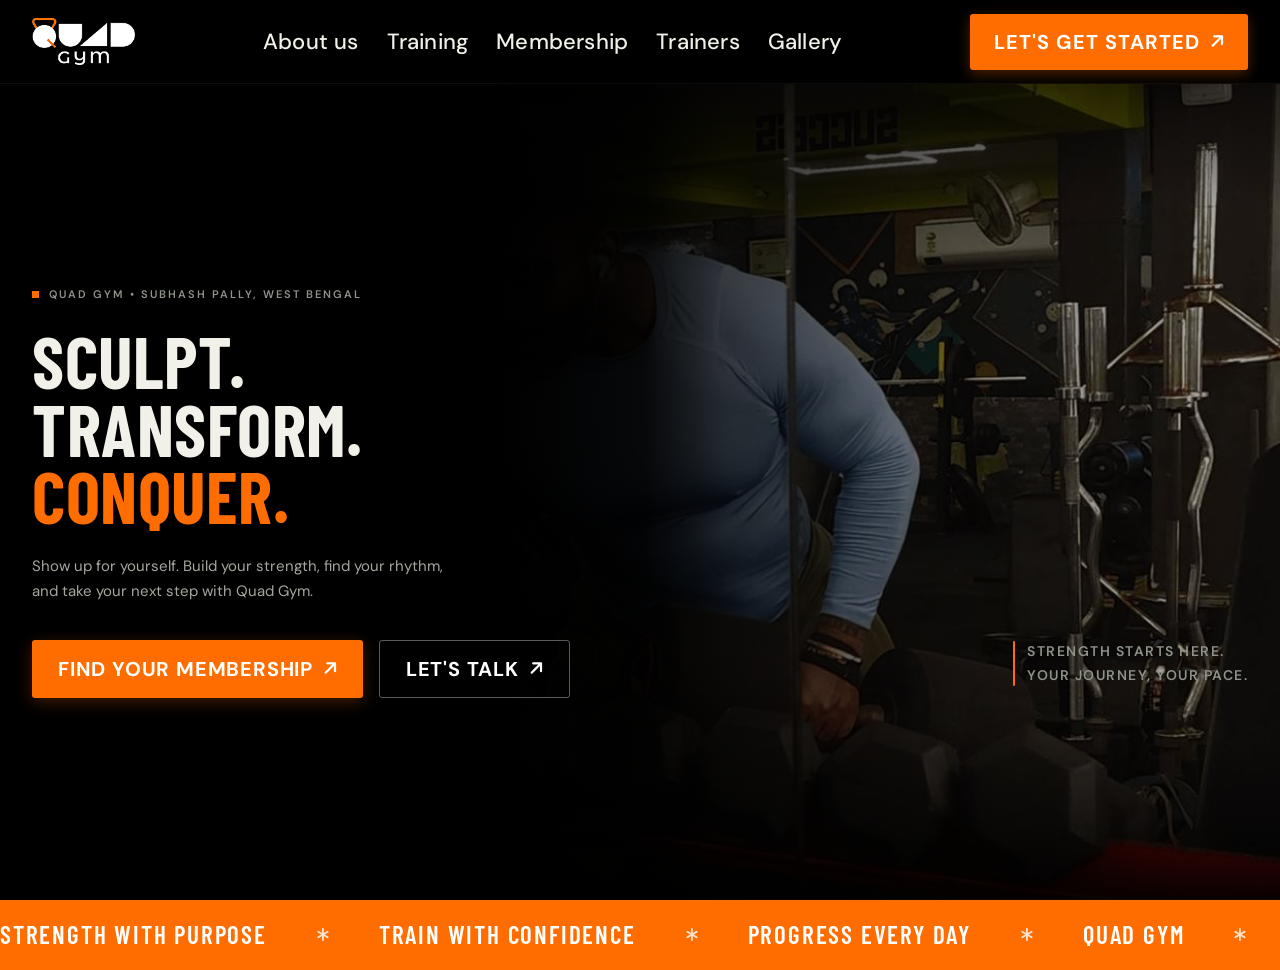
==== index.html @ 53037853 "first commit" ====
<!DOCTYPE html>
<html lang="en">
<head>
    <meta charset="UTF-8">
    <meta name="viewport" content="width=device-width, initial-scale=1.0">
    <title>Quad Gym - Sculpt. Transform. Conquer.</title>

    <!-- Google Fonts -->
    <link rel="preconnect" href="https://fonts.googleapis.com">
    <link rel="preconnect" href="https://fonts.gstatic.com" crossorigin>
    <link href="https://fonts.googleapis.com/css2?family=Barlow+Condensed:ital,wght@0,300;0,400;0,500;0,600;0,700;0,800;0,900;1,700&family=DM+Sans:ital,opsz,wght@0,9..40,100..1000;1,9..40,100..1000&display=swap" rel="stylesheet">

    <!-- Font Awesome Icons -->
    <link rel="stylesheet" href="https://cdnjs.cloudflare.com/ajax/libs/font-awesome/6.6.0/css/all.min.css" integrity="sha512-Kc323vGBEqzTmouAECnVceyQqyqdsSiqLQISBL29aUW4U/M7pSPA/gEUZQqv1cwx4OnYxTxve5UMg5GT6L4JJg==" crossorigin="anonymous" referrerpolicy="no-referrer" />

    <!-- Main Stylesheet -->
    <link rel="stylesheet" href="style/style.css">

    <!-- Responsive Stylesheet -->
    <link rel="stylesheet" href="style/responsive.css">
</head>
<body>

    <!-- ================= NAVBAR ================= -->
    <header class="site-header" id="site-header">
        <div class="nav-container">
            <!-- Brand Logo -->
            <a href="#" class="brand-logo" aria-label="Quad Gym Home">
                <div class="logo-box">
                           <img src="assets/logo.png" alt="logo of Quad Gym">
                </div>
            </a>

            <!-- Desktop Navigation Menu -->
            <nav class="desktop-nav" aria-label="Main Navigation">
                <ul class="nav-menu">
                    <li><a href="#about" class="nav-link">About us</a></li>
                    <li><a href="#training" class="nav-link">Training</a></li>
                    <li><a href="#membership" class="nav-link">Membership</a></li>
                    <li><a href="#trainers" class="nav-link">Trainers</a></li>
                    <li><a href="#gallery" class="nav-link">Gallery</a></li>
                </ul>
            </nav>

            <!-- Desktop Right CTA Button -->
            <div class="nav-actions">
                <a href="#get-started" class="btn btn-nav">
                    <span>LET'S GET STARTED</span>
                    <i class="fa-solid fa-arrow-up fa-rotate-by" style="--fa-rotate-angle: 45deg;"></i>
                </a>
            </div>

            <!-- Mobile Animated Hamburger Button -->
            <button class="hamburger-btn" id="hamburger-btn" aria-label="Toggle navigation menu" aria-expanded="false" aria-controls="mobile-menu-panel">
                <span class="hamburger-line line-1"></span>
                <span class="hamburger-line line-2"></span>
                <span class="hamburger-line line-3"></span>
            </button>
        </div>
    </header>

    <!-- ================= MOBILE MENU OVERLAY & PANEL ================= -->
    <div class="mobile-menu-backdrop" id="mobile-menu-backdrop"></div>
    <div class="mobile-menu-panel" id="mobile-menu-panel" role="dialog" aria-modal="true" aria-label="Mobile Navigation Menu">
        <div class="mobile-menu-inner">
            <!-- Mobile Menu Header -->
            <div class="mobile-menu-header">
                <a href="#" class="brand-logo" id="mobile-brand-logo">
                    <div class="logo-box">
                        <img src="assets/logo.png" alt="logo of Quad Gym">
                    </div>
                </a>

                <button class="mobile-close-btn" id="mobile-close-btn" aria-label="Close menu">
                    <i class="fa-solid fa-xmark"></i>
                </button>
            </div>

            <!-- Mobile Menu Navigation Links -->
            <nav class="mobile-nav">
                <ul class="mobile-nav-list">
                    <li>
                        <a href="#about" class="mobile-nav-link">
                            <span class="link-left"><i class="fa-solid fa-circle-info"></i> About us</span>
                            <i class="fa-solid fa-chevron-right link-arrow"></i>
                        </a>
                    </li>
                    <li>
                        <a href="#training" class="mobile-nav-link">
                            <span class="link-left"><i class="fa-solid fa-dumbbell"></i> Training</span>
                            <i class="fa-solid fa-chevron-right link-arrow"></i>
                        </a>
                    </li>
                    <li>
                        <a href="#membership" class="mobile-nav-link">
                            <span class="link-left"><i class="fa-solid fa-id-card"></i> Membership</span>
                            <i class="fa-solid fa-chevron-right link-arrow"></i>
                        </a>
                    </li>
                    <li>
                        <a href="#trainers" class="mobile-nav-link">
                            <span class="link-left"><i class="fa-solid fa-users"></i> Trainers</span>
                            <i class="fa-solid fa-chevron-right link-arrow"></i>
                        </a>
                    </li>
                    <li>
                        <a href="#gallery" class="mobile-nav-link">
                            <span class="link-left"><i class="fa-solid fa-images"></i> Gallery</span>
                            <i class="fa-solid fa-chevron-right link-arrow"></i>
                        </a>
                    </li>
                </ul>
            </nav>

            <!-- Mobile Action Button -->
            <div class="mobile-menu-cta">
                <a href="#get-started" class="btn btn-mobile-cta">
                    <span>LET'S GET STARTED</span>
                    <i class="fa-solid fa-arrow-up-right-from-square"></i>
                </a>
            </div>

            <!-- Mobile Menu Footer Info -->
            <div class="mobile-menu-footer">
                <div class="mobile-social-links">
                    <a href="#" aria-label="Instagram"><i class="fa-brands fa-instagram"></i></a>
                    <a href="#" aria-label="Facebook"><i class="fa-brands fa-facebook-f"></i></a>
                    <a href="#" aria-label="WhatsApp"><i class="fa-brands fa-whatsapp"></i></a>
                    <a href="#" aria-label="Phone"><i class="fa-solid fa-phone"></i></a>
                </div>
            </div>
        </div>
    </div>

    <!-- ================= HERO SECTION ================= -->
    <section class="hero-section" id="hero">
        <!-- Background Image Container -->
        <div class="hero-bg-wrapper">
            <img src="assets/herobg.jpg" alt="Quad Gym Training Zone" class="hero-bg-img">
            <!-- Left solid-to-transparent fade + subtle dark shade over right image -->
            <div class="hero-gradient-overlay"></div>
            <!-- Vertical vignette for smooth edge transitions -->
            <div class="hero-vignette-overlay"></div>
        </div>

        <!-- Hero Main Content -->
        <div class="hero-container">
            <div class="hero-content">
                <!-- Location Tag -->
                <div class="hero-tag">
                    <span class="tag-square"></span>
                    <span class="tag-text">QUAD GYM &bull; SUBHASH PALLY, WEST BENGAL</span>
                </div>

                <!-- Main Punchline Heading -->
                <h1 class="hero-title">
                    <span class="title-line title-white">SCULPT.</span>
                    <span class="title-line title-white">TRANSFORM.</span>
                    <span class="title-line title-orange">CONQUER.</span>
                </h1>

                <!-- Subtitle Description -->
                <p class="hero-desc">
                    Show up for yourself. Build your strength, find your rhythm, and take your next step with Quad Gym.
                </p>

                <!-- Action Button Group -->
                <div class="hero-buttons">
                    <a href="#membership" class="btn btn-primary">
                        <span>FIND YOUR MEMBERSHIP</span>
                       <i class="fa-solid fa-arrow-up fa-rotate-by" style="--fa-rotate-angle: 45deg;"></i>
                    </a>
                    <a href="#contact" class="btn btn-outline">
                        <span>LET'S TALK</span>
                       <i class="fa-solid fa-arrow-up fa-rotate-by" style="--fa-rotate-angle: 45deg;"></i>
                    </a>
                </div>
            </div>

            <!-- Bottom-right Floating Motto/Quote -->
            <div class="hero-bottom-quote">
                <div class="quote-accent-bar"></div>
                <div class="quote-text-group">
                    <span class="quote-line">STRENGTH STARTS HERE.</span>
                    <span class="quote-line">YOUR JOURNEY, YOUR PACE.</span>
                </div>
            </div>
        </div>
    </section>

    <!-- ================= SEAMLESS LOOP MARQUEE TRACK ================= -->
    <section class="marquee-section" aria-label="Core Highlights">
        <div class="marquee-track">
            <!-- First track slice -->
            <div class="marquee-group">
                <div class="marquee-item">
                    <span class="item-text">STRENGTH WITH PURPOSE</span>
                    <i class="fa-solid fa-asterisk item-star"></i>
                </div>
                <div class="marquee-item">
                    <span class="item-text">TRAIN WITH CONFIDENCE</span>
                    <i class="fa-solid fa-asterisk item-star"></i>
                </div>
                <div class="marquee-item">
                    <span class="item-text">PROGRESS EVERY DAY</span>
                    <i class="fa-solid fa-asterisk item-star"></i>
                </div>
                <div class="marquee-item">
                    <span class="item-text">QUAD GYM</span>
                    <i class="fa-solid fa-asterisk item-star"></i>
                </div>
            </div>

            <!-- Second track slice (identical duplicate for seamless infinite loop) -->
            <div class="marquee-group" aria-hidden="true">
                <div class="marquee-item">
                    <span class="item-text">STRENGTH WITH PURPOSE</span>
                    <i class="fa-solid fa-asterisk item-star"></i>
                </div>
                <div class="marquee-item">
                    <span class="item-text">TRAIN WITH CONFIDENCE</span>
                    <i class="fa-solid fa-asterisk item-star"></i>
                </div>
                <div class="marquee-item">
                    <span class="item-text">PROGRESS EVERY DAY</span>
                    <i class="fa-solid fa-asterisk item-star"></i>
                </div>
                <div class="marquee-item">
                    <span class="item-text">QUAD GYM</span>
                    <i class="fa-solid fa-asterisk item-star"></i>
                </div>
            </div>

            <!-- Third track slice to guarantee continuous seamlessness on extra-wide screens -->
            <div class="marquee-group" aria-hidden="true">
                <div class="marquee-item">
                    <span class="item-text">STRENGTH WITH PURPOSE</span>
                    <i class="fa-solid fa-asterisk item-star"></i>
                </div>
                <div class="marquee-item">
                    <span class="item-text">TRAIN WITH CONFIDENCE</span>
                    <i class="fa-solid fa-asterisk item-star"></i>
                </div>
                <div class="marquee-item">
                    <span class="item-text">PROGRESS EVERY DAY</span>
                    <i class="fa-solid fa-asterisk item-star"></i>
                </div>
                <div class="marquee-item">
                    <span class="item-text">QUAD GYM</span>
                    <i class="fa-solid fa-asterisk item-star"></i>
                </div>
            </div>
        </div>
    </section>

    <!-- Main JavaScript File -->
    <script src="script/script.js"></script>
</body>
</html>
---- style/style.css ----
@import url('https://fonts.googleapis.com/css2?family=Barlow+Condensed:ital,wght@0,100;0,200;0,300;0,400;0,500;0,600;0,700;0,800;0,900;1,100;1,200;1,300;1,400;1,500;1,600;1,700;1,800;1,900&family=DM+Sans:ital,opsz,wght@0,9..40,100..1000;1,9..40,100..1000&display=swap');

/* ==========================================================================
   GLOBAL VARIABLES & RESET
   ========================================================================== */
:root {
    --primary-color: #FF6D00;
    --primary-hover: #ff7e1a;
    --primary-glow: rgba(255, 109, 0, 0.35);
    --secondary-color: #F1F0E9;
    --dim-shade: #E8E9DF;
    --dark-shade: #20231D;
    --bg-dark: #000000;
    --bg-surface: #0a0c0a;
    --bg-panel: #121412;
    --text-muted: #8e938a;
    --text-desc: #A5A79F;
    --border-subtle: rgba(255, 255, 255, 0.12);
    --font-heading: 'Barlow Condensed', sans-serif;
    --font-body: 'DM Sans', sans-serif;
    --header-height: 84px;
    --ease-out: cubic-bezier(0.16, 1, 0.3, 1);
    --transition: all 0.3s cubic-bezier(0.16, 1, 0.3, 1);
}

*, *::before, *::after {
    margin: 0;
    padding: 0;
    box-sizing: border-box;
}

html {
    scroll-behavior: smooth;
    font-size: 16px;
    /* background-color: var(--bg-dark); */
    color: var(--secondary-color);
}

body {
    font-family: var(--font-body);
    /* background-color: var(--bg-dark); */
    color: var(--secondary-color);
    line-height: 1.5;
    overflow-x: hidden;
    -webkit-font-smoothing: antialiased;
    -moz-osx-font-smoothing: grayscale;
}

a {
    color: inherit;
    text-decoration: none;
    transition: var(--transition);
}

button {
    border: none;
    background: none;
    cursor: pointer;
    font-family: inherit;
    color: inherit;
    transition: var(--transition);
}

ul {
    list-style: none;
}

/* ==========================================================================
   BUTTONS
   ========================================================================== */
.btn {
    display: inline-flex;
    align-items: center;
    justify-content: center;
    gap: 10px;
    font-family: var(--font-body);
    font-weight: 700;
    text-transform: uppercase;
    border-radius: 3px;
    white-space: nowrap;
    transition: var(--transition);
    cursor: pointer;
}

.btn i {
    font-size: 0.88em;
    transition: transform 0.25s ease;
}

.btn:hover i {
    transform: translate(2px, -2px);
}

.btn-primary {
    background-color: var(--primary-color);
    color: #FFFFFF;
    font-size: 20px;
    letter-spacing: 0.8px;
    padding: 14px 26px;
    box-shadow: 0 4px 16px rgba(255, 109, 0, 0.25);
}

.btn-primary:hover {
    background-color: var(--primary-hover);
    transform: translateY(-2px);
    box-shadow: 0 8px 25px rgba(255, 109, 0, 0.45);
}

.btn-outline {
    background-color: transparent;
    border: 1.5px solid rgba(255, 255, 255, 0.35);
    color: #FFFFFF;
    font-size: 20px;
    letter-spacing: 0.8px;
    padding: 13px 26px;
}

.btn-outline:hover {
    border-color: var(--primary-color);
    color: var(--primary-color);
    background-color: rgba(255, 109, 0, 0.08);
    transform: translateY(-2px);
}

.btn-nav {
    background-color: var(--primary-color);
    color: #FFFFFF;
    font-size: 20px;
    font-weight: 700;
    letter-spacing: 1px;
    padding: 13px 24px;
    border-radius: 3px;
    box-shadow: 0 4px 14px rgba(255, 109, 0, 0.3);
}

.btn-nav:hover {
    background-color: var(--primary-hover);
    transform: translateY(-2px);
    box-shadow: 0 6px 20px rgba(255, 109, 0, 0.45);
}

/* ==========================================================================
   BRAND LOGO COMPONENT
   ========================================================================== */
.brand-logo {
    display: inline-block;
    user-select: none;
}

.logo-box {
    display: flex;
    align-items: center;
}

.logo-box img {
    height: 52px;
    width: auto;
    max-width: 100%;
    object-fit: contain;
    display: block;
    transition: var(--transition);
}

.logo-top-row {
    position: relative;
    display: flex;
    align-items: center;
}

.kettlebell-icon {
    position: absolute;
    top: -9px;
    left: 2px;
    width: 22px;
    height: 15px;
    display: flex;
    align-items: center;
    justify-content: center;
    pointer-events: none;
}

.kettlebell-icon svg {
    width: 100%;
    height: 100%;
}

.logo-letters {
    font-family: var(--font-heading);
    font-size: 34px;
    font-weight: 900;
    letter-spacing: 2px;
    line-height: 0.9;
    color: #FFFFFF;
    text-transform: uppercase;
}

.logo-sub {
    font-family: var(--font-body);
    font-size: 12px;
    font-weight: 700;
    color: #FFFFFF;
    letter-spacing: 4px;
    line-height: 1;
    margin-left: 20px;
    margin-top: 2px;
    text-transform: lowercase;
}

/* ==========================================================================
   NAVBAR (DESKTOP)
   ========================================================================== */
.site-header {
    position: sticky;
    top: 0;
    left: 0;
    width: 100%;
    height: var(--header-height);
    background-color: #000000;
    z-index: 100;
    border-bottom: 1px solid rgba(255, 255, 255, 0.05);
    display: flex;
    align-items: center;
}

.nav-container {
    width: 100%;
    max-width: 1560px;
    margin: 0 auto;
    padding: 0 40px;
    display: flex;
    align-items: center;
    justify-content: space-between;
}

.desktop-nav {
    display: flex;
    align-items: center;
}

.nav-menu {
    display: flex;
    align-items: center;
    gap: 40px;
}

.nav-link {
    font-family: var(--font-body);
    font-size: 22px;
    font-weight: 500;
    color: var(--secondary-color);
    letter-spacing: 0.2px;
    position: relative;
    padding: 6px 0;
}

.nav-link::after {
    content: '';
    position: absolute;
    bottom: 0;
    left: 0;
    width: 0;
    height: 2px;
    background-color: var(--primary-color);
    transition: width 0.3s ease;
}

.nav-link:hover {
    color: #FFFFFF;
}

.nav-link:hover::after {
    width: 100%;
}

.nav-actions {
    display: flex;
    align-items: center;
}

/* ==========================================================================
   HAMBURGER BUTTON (MOBILE ANIMATED)
   ========================================================================== */
.hamburger-btn {
    display: none; /* Shown in responsive.css on mobile/tablet */
    width: 44px;
    height: 44px;
    padding: 10px 8px;
    flex-direction: column;
    justify-content: space-around;
    align-items: flex-end;
    /* background: rgba(255, 255, 255, 0.05); */
    /* border: 1px solid rgba(255, 255, 255, 0.1); */
    border-radius: 8px;
    z-index: 101;
}

.hamburger-line {
    width: 24px;
    height: 2.5px;
    background-color: #FFFFFF;
    border-radius: 2px;
    transition: transform 0.35s cubic-bezier(0.16, 1, 0.3, 1),
                opacity 0.25s ease,
                width 0.3s ease,
                background-color 0.3s ease;
}

.hamburger-line.line-2 {
    width: 18px;
}

.hamburger-btn:hover .hamburger-line {
    background-color: var(--primary-color);
}

.hamburger-btn:hover .hamburger-line.line-2 {
    width: 24px;
}

/* Animated active state (Transforms into an 'X') */
.hamburger-btn.is-active .hamburger-line.line-1 {
    transform: translateY(8px) rotate(45deg);
    background-color: var(--primary-color);
    width: 24px;
}

.hamburger-btn.is-active .hamburger-line.line-2 {
    opacity: 0;
    transform: scaleX(0);
}

.hamburger-btn.is-active .hamburger-line.line-3 {
    transform: translateY(-8px) rotate(-45deg);
    background-color: var(--primary-color);
    width: 24px;
}

/* ==========================================================================
   MOBILE MENU PANEL & BACKDROP
   ========================================================================== */
.mobile-menu-backdrop {
    position: fixed;
    inset: 0;
    background-color: rgba(0, 0, 0, 0.75);
    backdrop-filter: blur(8px);
    -webkit-backdrop-filter: blur(8px);
    z-index: 998;
    opacity: 0;
    visibility: hidden;
    pointer-events: none;
    transition: opacity 0.4s ease, visibility 0.4s;
}

.mobile-menu-backdrop.is-active {
    opacity: 1;
    visibility: visible;
    pointer-events: auto;
}

.mobile-menu-panel {
    position: fixed;
    /* Covers almost whole screen with a little gap */
    top: 14px;
    bottom: 14px;
    left: 14px;
    right: 14px;
    background: #111311;
    border: 1px solid rgba(255, 255, 255, 0.12);
    border-radius: 24px;
    box-shadow: 0 25px 60px rgba(0, 0, 0, 0.9), 0 0 30px rgba(255, 109, 0, 0.08);
    z-index: 999;
    display: flex;
    flex-direction: column;
    overflow: hidden;
    /* Slide in from bottom */
    transform: translateY(110%);
    opacity: 0;
    visibility: hidden;
    pointer-events: none;
    transition: transform 0.45s var(--ease-out),
                opacity 0.35s ease,
                visibility 0.45s;
}

.mobile-menu-panel.is-open {
    transform: translateY(0);
    opacity: 1;
    visibility: visible;
    pointer-events: auto;
}

.mobile-menu-inner {
    display: flex;
    flex-direction: column;
    height: 100%;
    padding: 24px;
    overflow-y: auto;
    scrollbar-width: thin;
    scrollbar-color: rgba(255, 255, 255, 0.2) transparent;
}

.mobile-menu-inner::-webkit-scrollbar {
    width: 4px;
}

.mobile-menu-inner::-webkit-scrollbar-thumb {
    background: rgba(255, 255, 255, 0.2);
    border-radius: 4px;
}

.mobile-menu-header {
    display: flex;
    align-items: center;
    justify-content: space-between;
    padding-bottom: 20px;
    border-bottom: 1px solid rgba(255, 255, 255, 0.08);
    margin-bottom: 20px;
}

.mobile-close-btn {
    width: 42px;
    height: 42px;
    border-radius: 50%;
    /* background: rgba(255, 255, 255, 0.06); */
    /* border: 1px solid rgba(255, 255, 255, 0.12); */
    display: flex;
    align-items: center;
    justify-content: center;
    font-size: 25px;
    color: #FFFFFF;
}

.mobile-close-btn:hover {
    background: var(--primary-color);
    border-color: var(--primary-color);
    transform: rotate(90deg);
}

.mobile-nav {
    flex: 1;
}

.mobile-nav-list {
    display: flex;
    flex-direction: column;
    gap: 10px;
}

.mobile-nav-link {
    display: flex;
    align-items: center;
    justify-content: space-between;
    padding: 14px 18px;
    border-radius: 12px;
    /* background: rgba(255, 255, 255, 0.03); */
    /* border: 1px solid rgba(255, 255, 255, 0.05); */
    color: var(--secondary-color);
    font-size: 16px;
    font-weight: 500;
}

.mobile-nav-link .link-left {
    display: flex;
    align-items: center;
    gap: 14px;
}

.mobile-nav-link .link-left i {
    color: var(--primary-color);
    font-size: 16px;
    width: 20px;
    text-align: center;
}

.mobile-nav-link .link-arrow {
    font-size: 12px;
    color: rgba(255, 255, 255, 0.3);
    transition: transform 0.2s ease, color 0.2s ease;
}

.mobile-nav-link:hover,
.mobile-nav-link:active {
    background: rgba(255, 109, 0, 0.1);
    border-color: rgba(255, 109, 0, 0.35);
    color: #FFFFFF;
}

.mobile-nav-link:hover .link-arrow,
.mobile-nav-link:active .link-arrow {
    transform: translateX(4px);
    color: var(--primary-color);
}

.mobile-menu-cta {
    margin: 20px 0 16px;
}

.btn-mobile-cta {
    width: 100%;
    padding: 16px;
    background-color: var(--primary-color);
    color: #FFFFFF;
    font-size: 15px;
    font-weight: 700;
    letter-spacing: 1px;
    border-radius: 10px;
    box-shadow: 0 6px 20px rgba(255, 109, 0, 0.35);
}

.btn-mobile-cta:hover {
    background-color: var(--primary-hover);
}

.mobile-menu-footer {
    padding-top: 16px;
    border-top: 1px solid rgba(255, 255, 255, 0.08);
    display: flex;
    flex-direction: column;
    gap: 14px;
}

.mobile-location-tag {
    display: flex;
    align-items: center;
    gap: 8px;
    font-size: 11px;
    font-weight: 600;
    letter-spacing: 1.5px;
    color: var(--text-muted);
}

.mobile-social-links {
    display: flex;
    align-items: center;
    gap: 14px;
}

.mobile-social-links a {
    width: 38px;
    height: 38px;
    border-radius: 50%;
    background: rgba(255, 255, 255, 0.05);
    border: 1px solid rgba(255, 255, 255, 0.1);
    display: flex;
    align-items: center;
    justify-content: center;
    font-size: 20px;
    color: var(--secondary-color);
}

.mobile-social-links a:hover {
    background: var(--primary-color);
    border-color: var(--primary-color);
    color: #FFFFFF;
    transform: translateY(-2px);
}

/* ==========================================================================
   HERO SECTION
   ========================================================================== */
.hero-section {
    position: relative;
    min-height: calc(100vh - var(--header-height));
    display: flex;
    align-items: center;
    background-color: #000000;
    overflow: hidden;
}

/* Hero Background Wrapper & Image */
.hero-bg-wrapper {
    position: absolute;
    top: 0;
    right: 0;
    bottom: 0;
    width: 66%;
    height: 100%;
    z-index: 1;
    overflow: hidden;
}

.hero-bg-img {
    width: 100%;
    height: 100%;
    object-fit: cover;
    object-position: center right;
    display: block;
}

/* Hero Gradient Overlay:
   - Deep solid black on the left
   - Smooth seamless transition toward the center
   - Subtle dark shade over the right image as requested
*/
.hero-gradient-overlay {
    position: absolute;
    inset: 0;
    z-index: 2;
    background: linear-gradient(
        to right,
        #000000 0%,
        #000000 1%,
        rgba(0, 0, 0, 0.95) 20%,
        rgba(0, 0, 0, 0.75) 30%,
        rgba(0, 0, 0, 0.45) 65%,
        rgba(0, 0, 0, 0.35) 83%
    );
    pointer-events: none;
}

/* Subtle vertical vignette */
.hero-vignette-overlay {
    position: absolute;
    inset: 0;
    z-index: 2;
    background: linear-gradient(
        to bottom,
        rgba(0, 0, 0, 0.6) 0%,
        transparent 15%,
        transparent 80%,
        rgba(0, 0, 0, 0.9) 100%
    );
    pointer-events: none;
}

/* Hero Foreground Content */
.hero-container {
    position: relative;
    z-index: 3;
    width: 100%;
    max-width: 1560px;
    margin: 0 auto;
    padding: 70px 40px;
    display: flex;
    align-items: flex-end;
    justify-content: space-between;
}

.hero-content {
    max-width: 640px;
}

/* Location Tag */
.hero-tag {
    display: flex;
    align-items: center;
    gap: 10px;
    margin-bottom: 24px;
}

.tag-square {
    width: 7px;
    height: 7px;
    background-color: var(--primary-color);
    display: inline-block;
    flex-shrink: 0;
}

.tag-text {
    font-family: var(--font-body);
    font-size: 11px;
    font-weight: 600;
    letter-spacing: 2px;
    text-transform: uppercase;
    color: var(--text-muted);
}

/* Hero Main Title */
.hero-title {
    font-family: var(--font-heading);
    font-size: 140px;
    font-weight: 700;
    line-height: 0.94;
    letter-spacing: 0.5px;
    text-transform: uppercase;
    margin-bottom: 24px;
}

.title-line {
    display: block;
}

.title-white {
    color: var(--secondary-color);
}

.title-orange {
    color: var(--primary-color);
}

/* Hero Description */
.hero-desc {
    font-family: var(--font-body);
    font-size: 22px;
    line-height: 1.65;
    color: var(--text-desc);
    max-width: 540px;
    margin-bottom: 36px;
    font-weight: 400;
}

/* Button Group */
.hero-buttons {
    display: flex;
    align-items: center;
    gap: 16px;
    flex-wrap: wrap;
}

/* Floating Quote in Bottom Right */
.hero-bottom-quote {
    display: flex;
    align-items: stretch;
    gap: 12px;
    margin-bottom: 12px;
}

.quote-accent-bar {
    width: 2px;
    background-color: var(--primary-color);
    border-radius: 2px;
    flex-shrink: 0;
}

.quote-text-group {
    display: flex;
    flex-direction: column;
    gap: 3px;
}

.quote-line {
    font-family: var(--font-body);
    font-size: 14px;
    font-weight: 600;
    letter-spacing: 1.5px;
    text-transform: uppercase;
    color: var(--text-muted);
    white-space: nowrap;
}

/* ==========================================================================
   SEAMLESS LOOP MARQUEE TRACK
   ========================================================================== */
.marquee-section {
    position: relative;
    width: 100%;
    background-color: var(--primary-color);
    overflow: hidden;
    user-select: none;
    z-index: 10;
    padding: 16px 0;
}

.marquee-track {
    display: flex;
    width: max-content;
}

.marquee-group {
    display: flex;
    align-items: center;
    gap: 50px;
    padding-right: 50px;
    flex-shrink: 0;
    animation: marquee-scroll 24s linear infinite;
    will-change: transform;
}

.marquee-section:hover .marquee-group {
    animation-play-state: paused;
}

.marquee-item {
    display: flex;
    align-items: center;
    gap: 50px;
}

.item-text {
    font-family: var(--font-heading);
    font-size: 25px;
    font-weight: 600;
    letter-spacing: 1.8px;
    color: #FFFFFF;
    text-transform: uppercase;
    white-space: nowrap;
}

.item-star {
    color: rgba(255, 255, 255, 0.8);
    font-size: 15px;
    display: flex;
    align-items: center;
    justify-content: center;
}

/* Seamless infinite keyframes */
@keyframes marquee-scroll {
    from {
        transform: translateX(0);
    }
    to {
        transform: translateX(-100%);
    }
}
---- style/responsive.css ----
/* ==========================================================================
   RESPONSIVE STYLES
   ========================================================================== */

/* EXTRA EXTRA LARGE DESKTOPS */
@media (max-width: 1800px) {
    .hero-title {
        font-size: 82px;
    }
}

/* EXTRA LARGE DESKTOPS */
@media (min-width: 1440px) and (max-width: 1799px) {
    .hero-title {
        font-size: 78px;
    }
    .hero-bg-wrapper {
        width: 64%;
    }
}

/* LARGE DESKTOPS */
@media (min-width: 1200px) and (max-width: 1439px) {
    .logo-box img {
        height: 48px;
    }

    .nav-container {
        padding: 0 32px;
    }

    .nav-menu {
        gap: 28px;
    }

    .hero-container {
        padding: 50px 32px;
    }

    .hero-title {
        font-size: 72px;
    }

    .hero-desc {
        font-size: 15px;
        max-width: 420px;
    }

    .hero-bg-wrapper {
        width: 62%;
    }
}

/* 2. MINI DESKTOPS & LANDSCAPE TABLETS (Together) */
@media (min-width: 992px) and (max-width: 1199px) {
    .logo-box img {
        height: 44px;
    }

    .nav-container {
        padding: 0 24px;
    }

    .nav-menu {
        gap: 20px;
    }

    .nav-link {
        font-size: 14px;
    }

    .btn-nav {
        padding: 11px 18px;
        font-size: 12px;
    }

    .hero-container {
        padding: 40px 24px;
    }

    .hero-title {
        font-size: 64px;
    }

    .hero-desc {
        font-size: 15px;
        max-width: 390px;
    }

    .hero-bg-wrapper {
        width: 60%;
    }

    .item-text {
        font-size: 18px;
    }
}

/* 3. PORTRAIT TABLETS (Separate) */
@media (min-width: 577px) and (max-width: 991px) {
    :root {
        --header-height: 76px;
    }

    .logo-box img {
        height: 42px;
    }

    .desktop-nav,
    .nav-actions {
        display: none;
    }

    .hamburger-btn {
        display: flex;
    }

    .nav-container {
        padding: 0 24px;
    }

    .hero-section {
        min-height: calc(100vh - var(--header-height));
        align-items: center;
    }

    .hero-bg-wrapper {
        width: 100%;
    }

    .hero-bg-img {
        object-position: 70% center;
    }

    .hero-gradient-overlay {
        background: linear-gradient(
            to top,
            #000000 0%,
            rgba(0, 0, 0, 0.95) 20%,
            rgba(0, 0, 0, 0.75) 50%,
            rgba(0, 0, 0, 0.55) 100%
        );
    }

    .hero-container {
        padding: 50px 24px;
        flex-direction: column;
        align-items: flex-start;
        justify-content: center;
        gap: 40px;
    }

    .hero-title {
        font-size: 64px;
    }

    .hero-desc {
        max-width: 480px;
        font-size: 15px;
    }

    .hero-bottom-quote {
        margin-top: 10px;
    }
}

/*  4. MOBILE (Separate) */
@media (max-width: 576px) {
    :root {
        --header-height: 70px;
    }

    /* Navbar Mobile */
    .desktop-nav,
    .nav-actions {
        display: none;
    }

    .hamburger-btn {
        display: flex;
    }

    .nav-container {
        padding: 0 16px;
    }

    .logo-box img {
        height: 36px;
        width: auto;
        object-fit: contain;
    }

    .mobile-menu-header .logo-box img {
        height: 38px;
    }

    .logo-letters {
        font-size: 28px;
    }

    .logo-sub {
        font-size: 10px;
        letter-spacing: 3px;
        margin-left: 16px;
    }

    .kettlebell-icon {
        top: -8px;
        width: 18px;
        height: 13px;
    }

    /* Mobile Menu Drawer / Panel */
    .mobile-menu-panel {
        top: 12px;
        bottom: 12px;
        left: 12px;
        right: 12px;
        border-radius: 20px;
    }

    .mobile-menu-inner {
        padding: 20px 18px;
    }

    .mobile-nav-link {
        padding: 13px 16px;
        font-size: 25px;
    }

    .mobile-menu-header {
        margin-bottom: 16px;
        padding-bottom: 16px;
    }

    /* Hero Section Mobile */
    .hero-section {
        min-height: calc(75vh - var(--header-height));
        padding-top: 10px;
        padding-bottom: 30px;
        align-items: flex-end;
    }

    .hero-bg-wrapper {
        width: 100%;
        height: 100%;
    }

    .hero-bg-img {
        width: 100%;
        height: 100%;
        object-fit: cover;
        object-position: 60% 8%;
    }

    .hero-gradient-overlay {
        background: linear-gradient(
            to bottom,
            rgba(0, 0, 0, 0.2) 0%,
            rgba(0, 0, 0, 0.35) 32%,
            rgba(0, 0, 0, 0.7) 54%,
            rgba(0, 0, 0, 0.95) 74%,
            #000000 90%,
            #000000 100%
        );
    }

    .hero-container {
        padding: 30px 18px 20px;
        flex-direction: column;
        align-items: flex-start;
        justify-content: flex-end;
        gap: 30px;
    }

    .hero-content {
        max-width: 100%;
    }

    .hero-tag {
        margin-bottom: 16px;
    }

    .tag-text {
        font-size: 12px;
        letter-spacing: 1.5px;
        color: #ffffffe5;
    }

    .hero-title {
        font-size: 65px;
        line-height: 0.95;
        margin-bottom: 18px;
    }

    .hero-desc {
        font-size: 16px;
        line-height: 1.55;
        margin-bottom: 26px;
        max-width: 100%;
        color: #fff;
    }

    .hero-buttons {
        flex-direction: column;
        width: 100%;
        gap: 12px;
    }

    .hero-buttons .btn {
        width: 100%;
        padding: 14px 20px;
        font-size: 18px;
        justify-content: center;
    }

    .hero-bottom-quote {
        margin-top: 6px;
    }

    .quote-line {
        font-size: 13px;
        letter-spacing: 1.2px;
    }

    /* Marquee Track Mobile */
    .marquee-section {
        padding: 13px 0;
    }

    .marquee-group {
        gap: 28px;
        padding-right: 28px;
        animation-duration: 18s;
    }

    .marquee-item {
        gap: 28px;
    }

    .item-text {
        font-size: 16px;
        letter-spacing: 1.2px;
    }

    .item-star {
        font-size: 12px;
    }
    .btn-mobile-cta {
font-size: 18px;
    }

    @media (max-width: 380px) {
        .logo-box img {
            height: 32px;
        }
    }
}
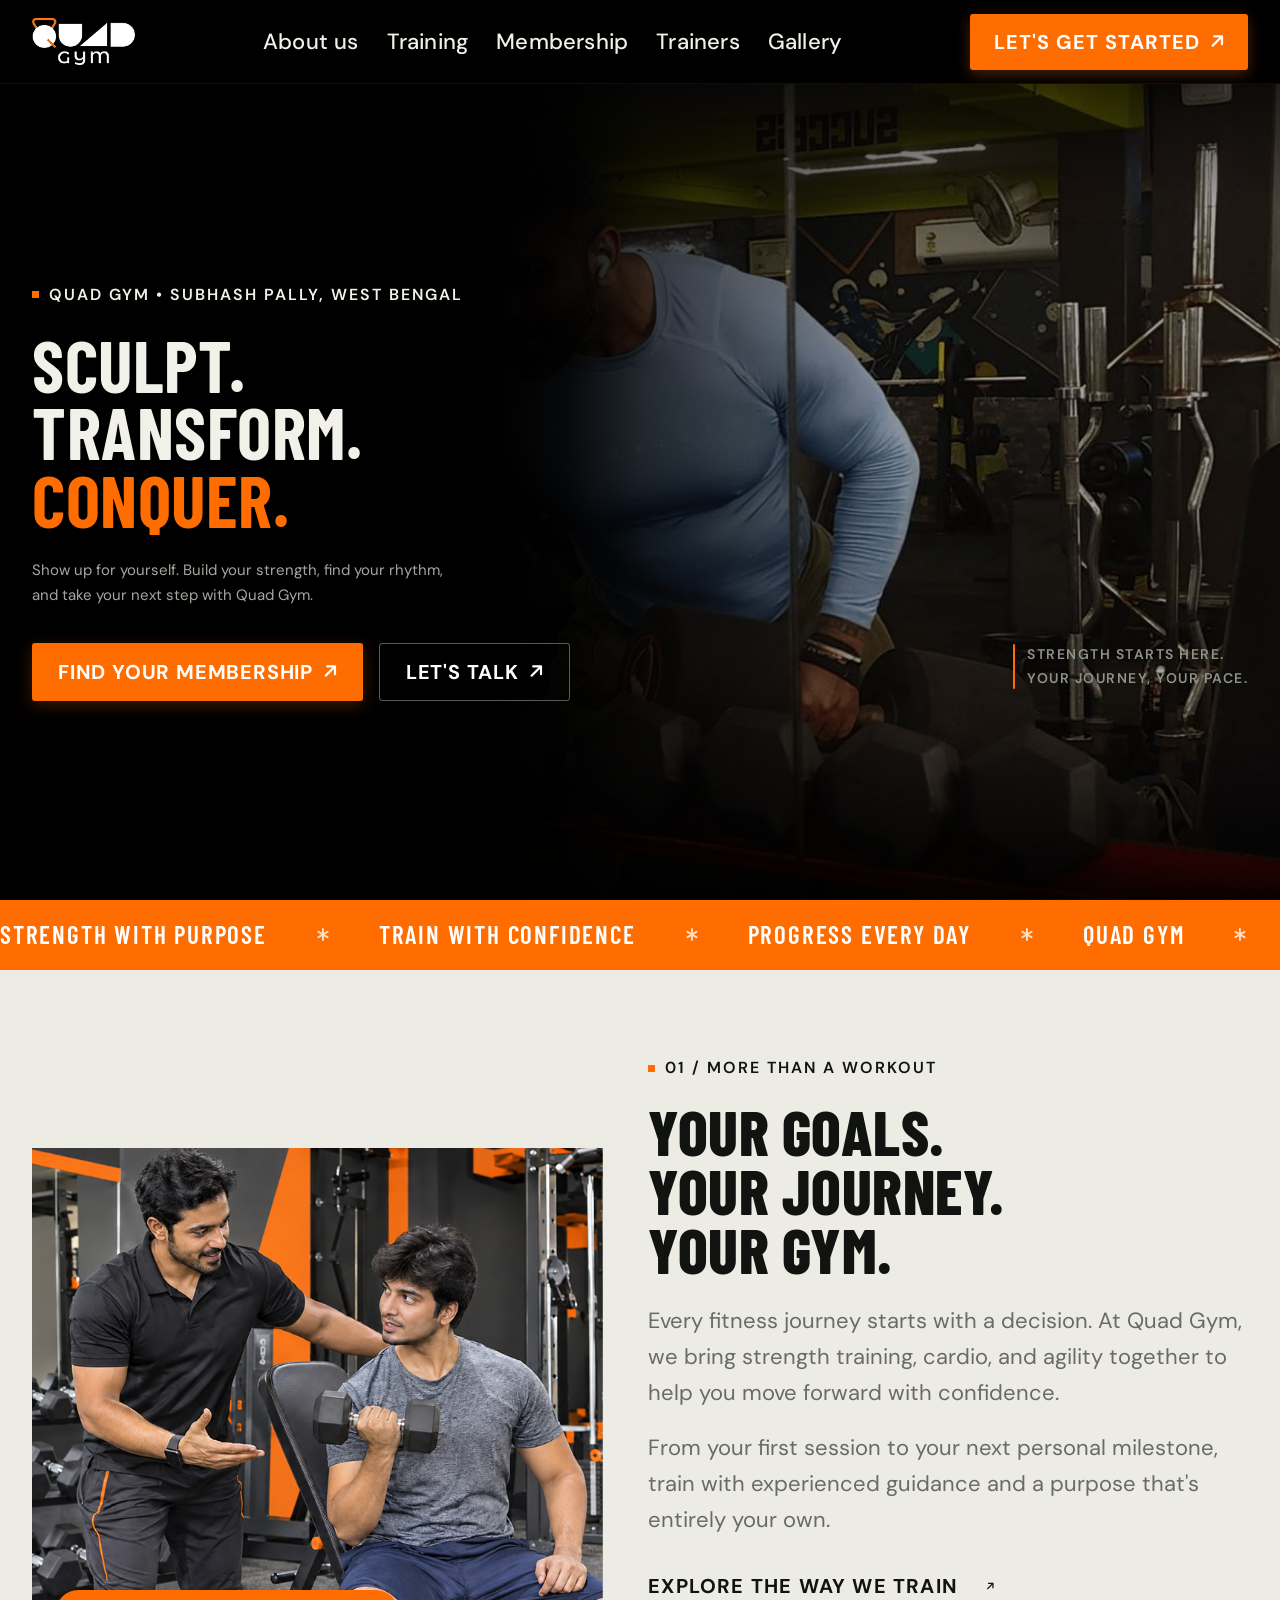
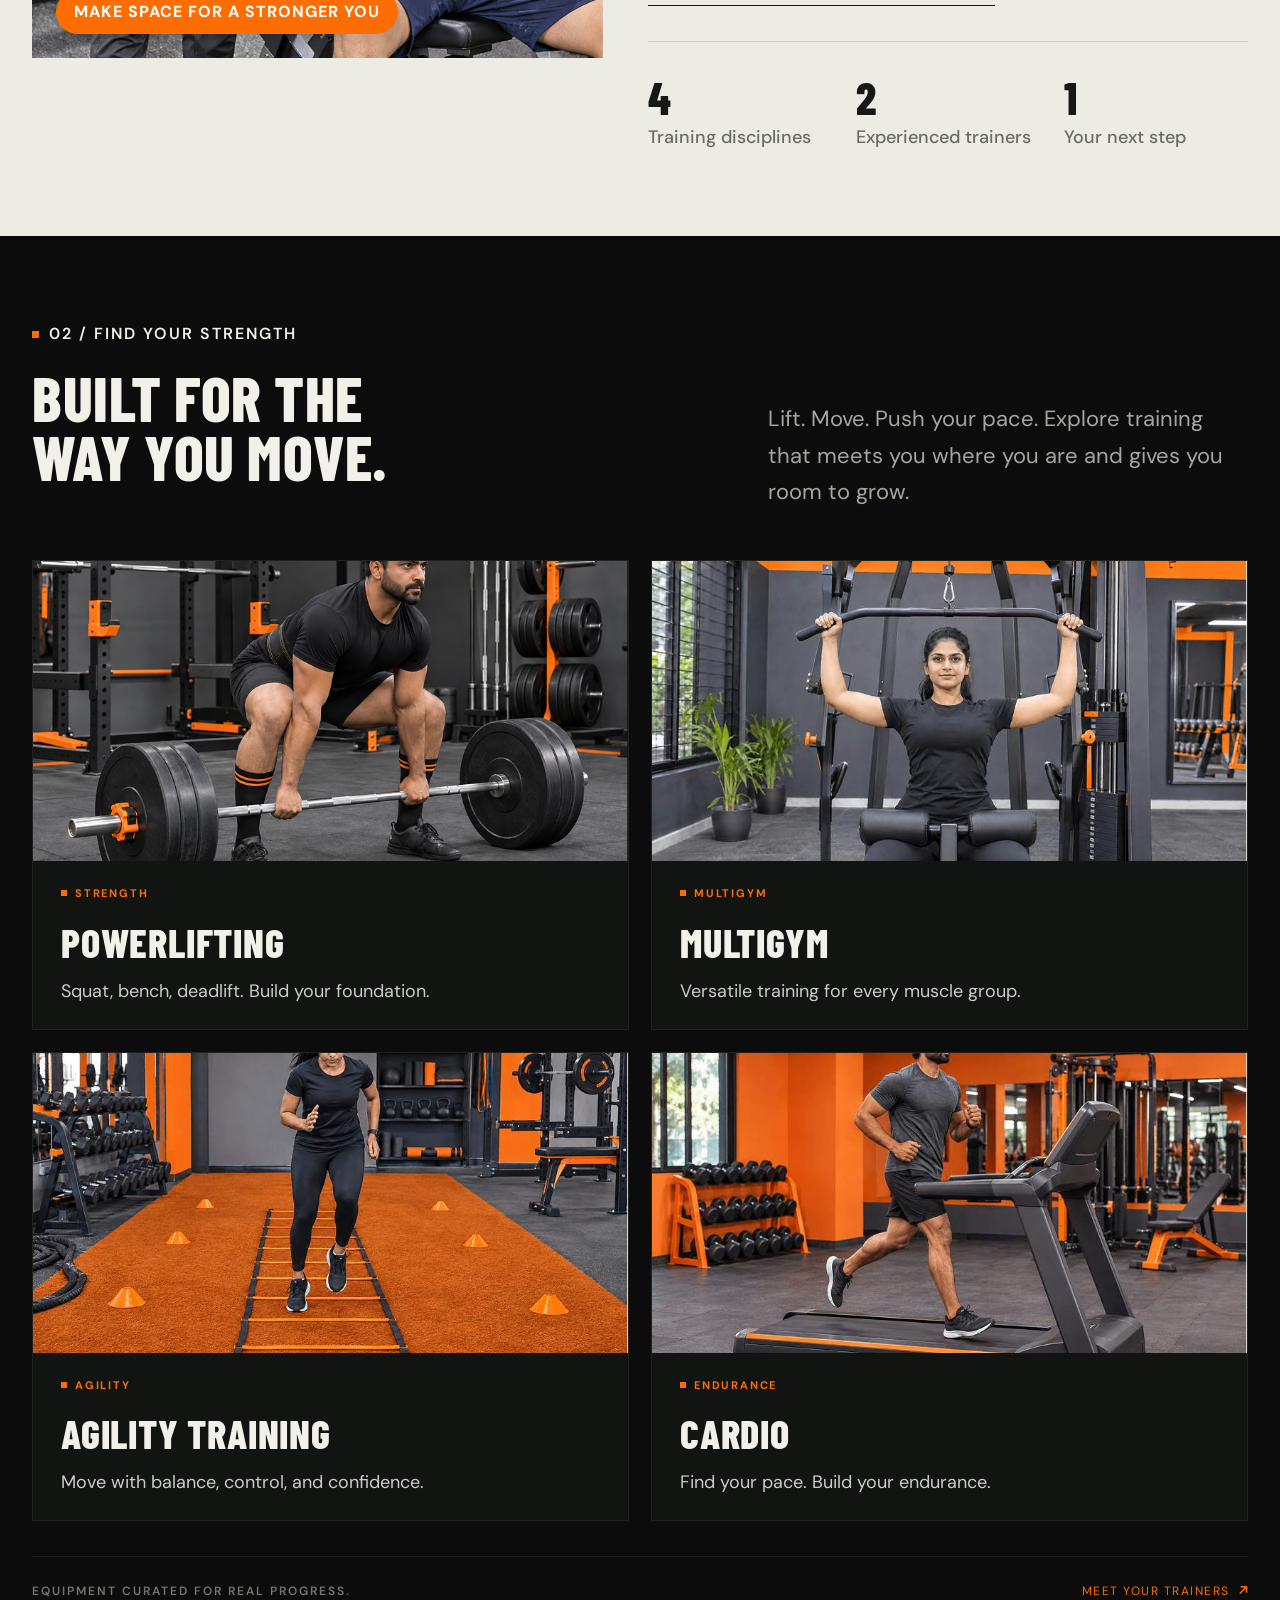
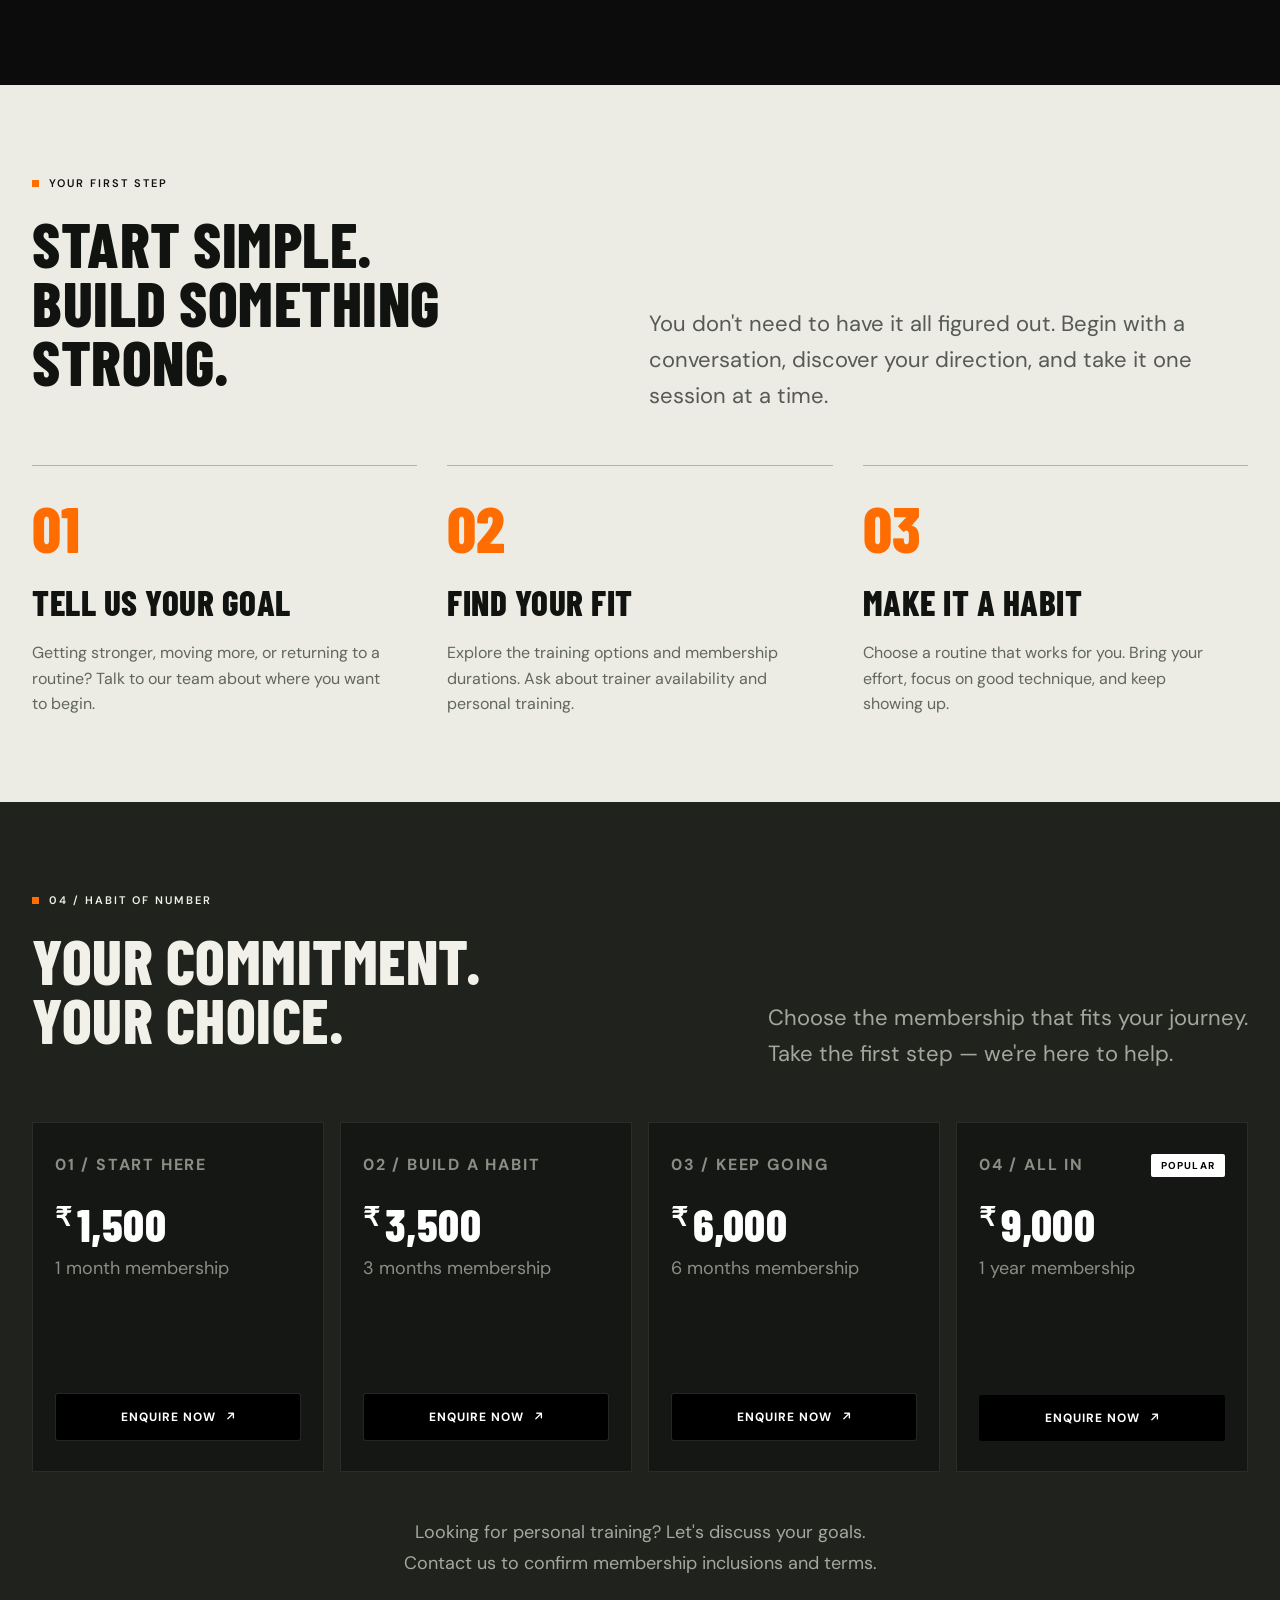
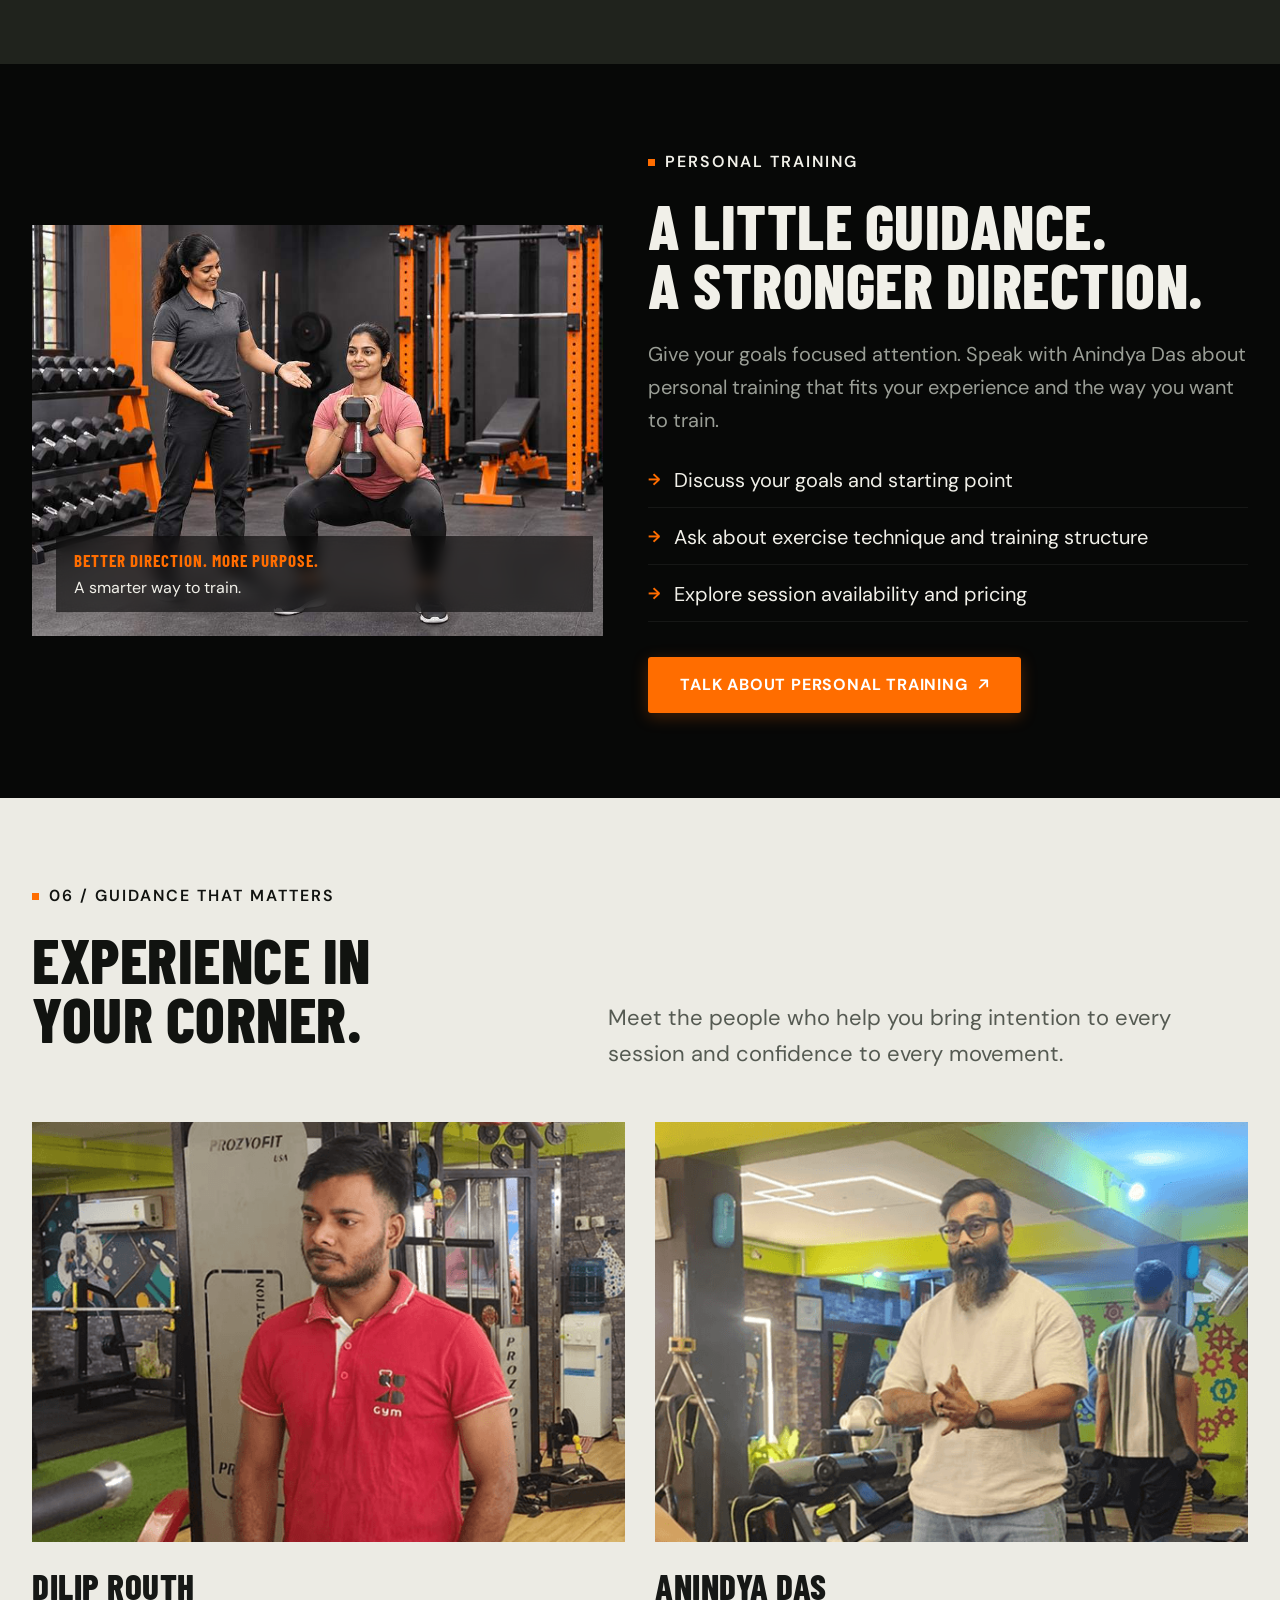
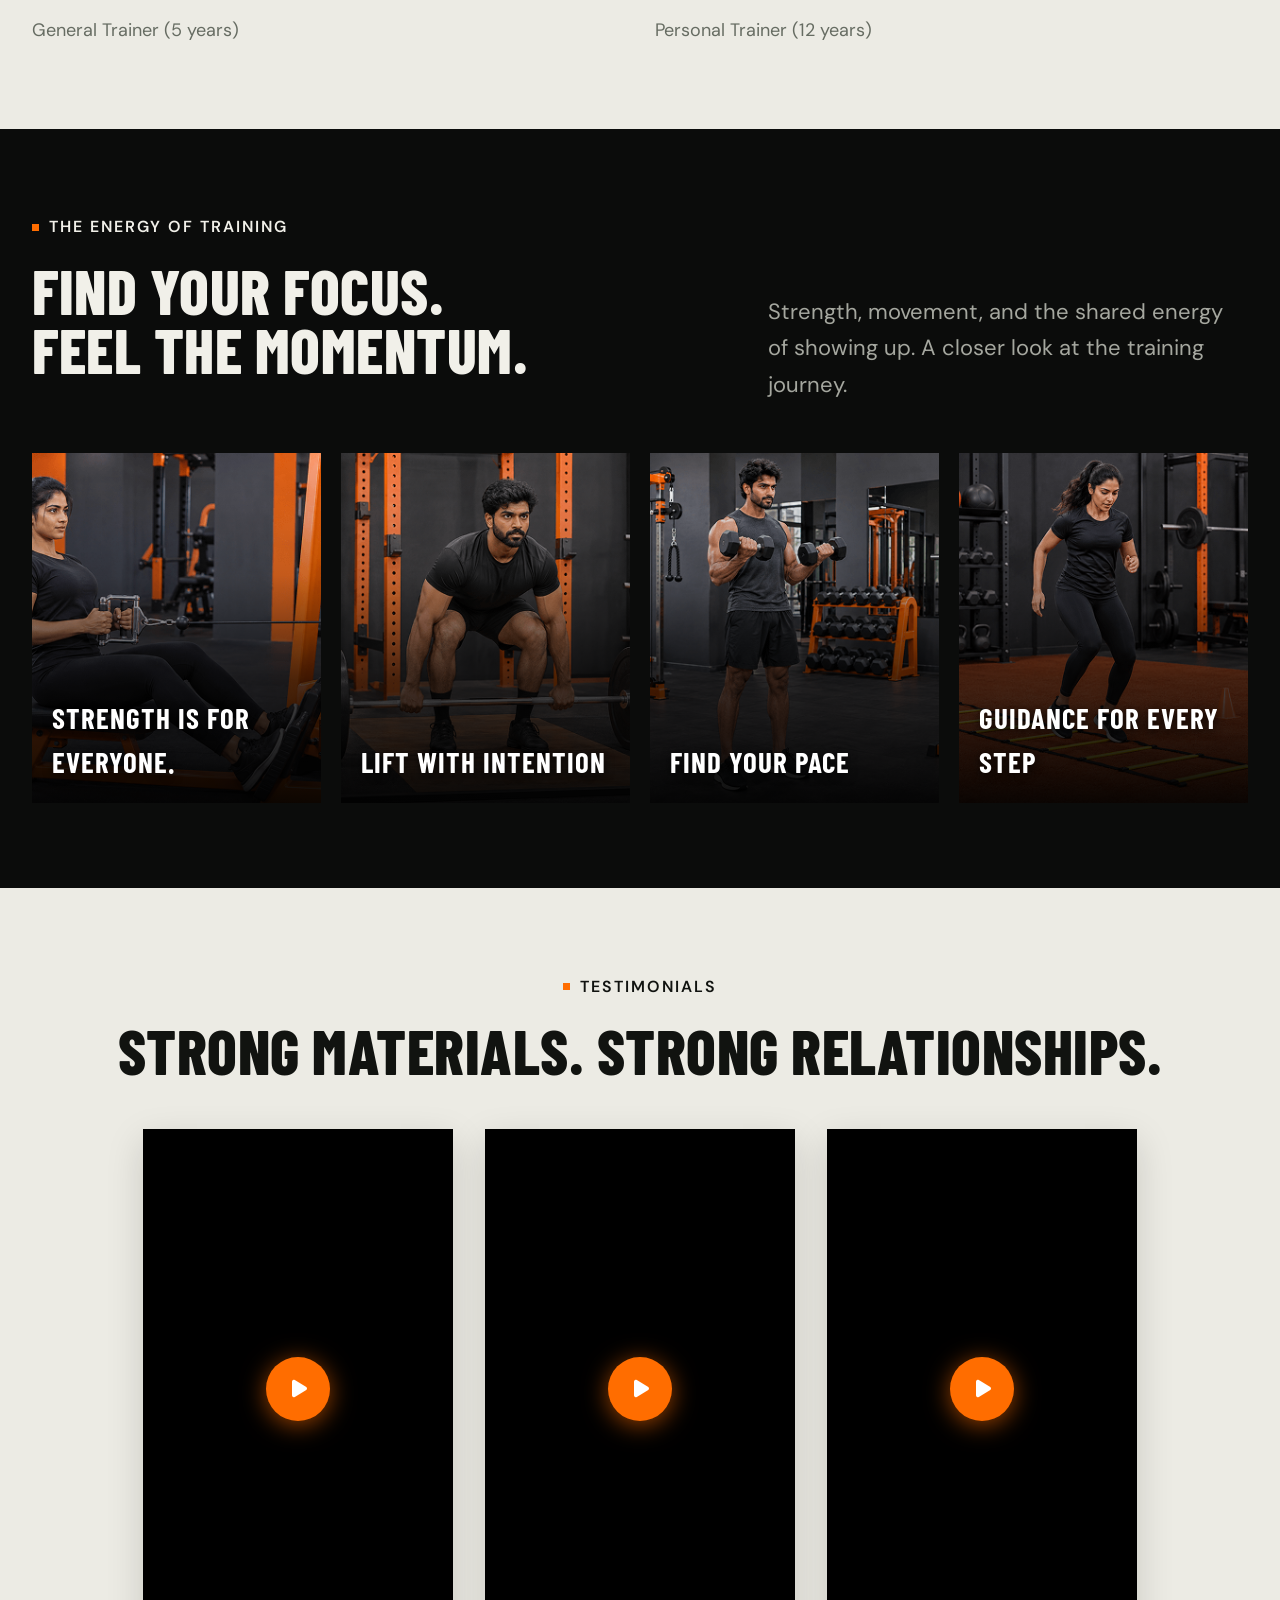
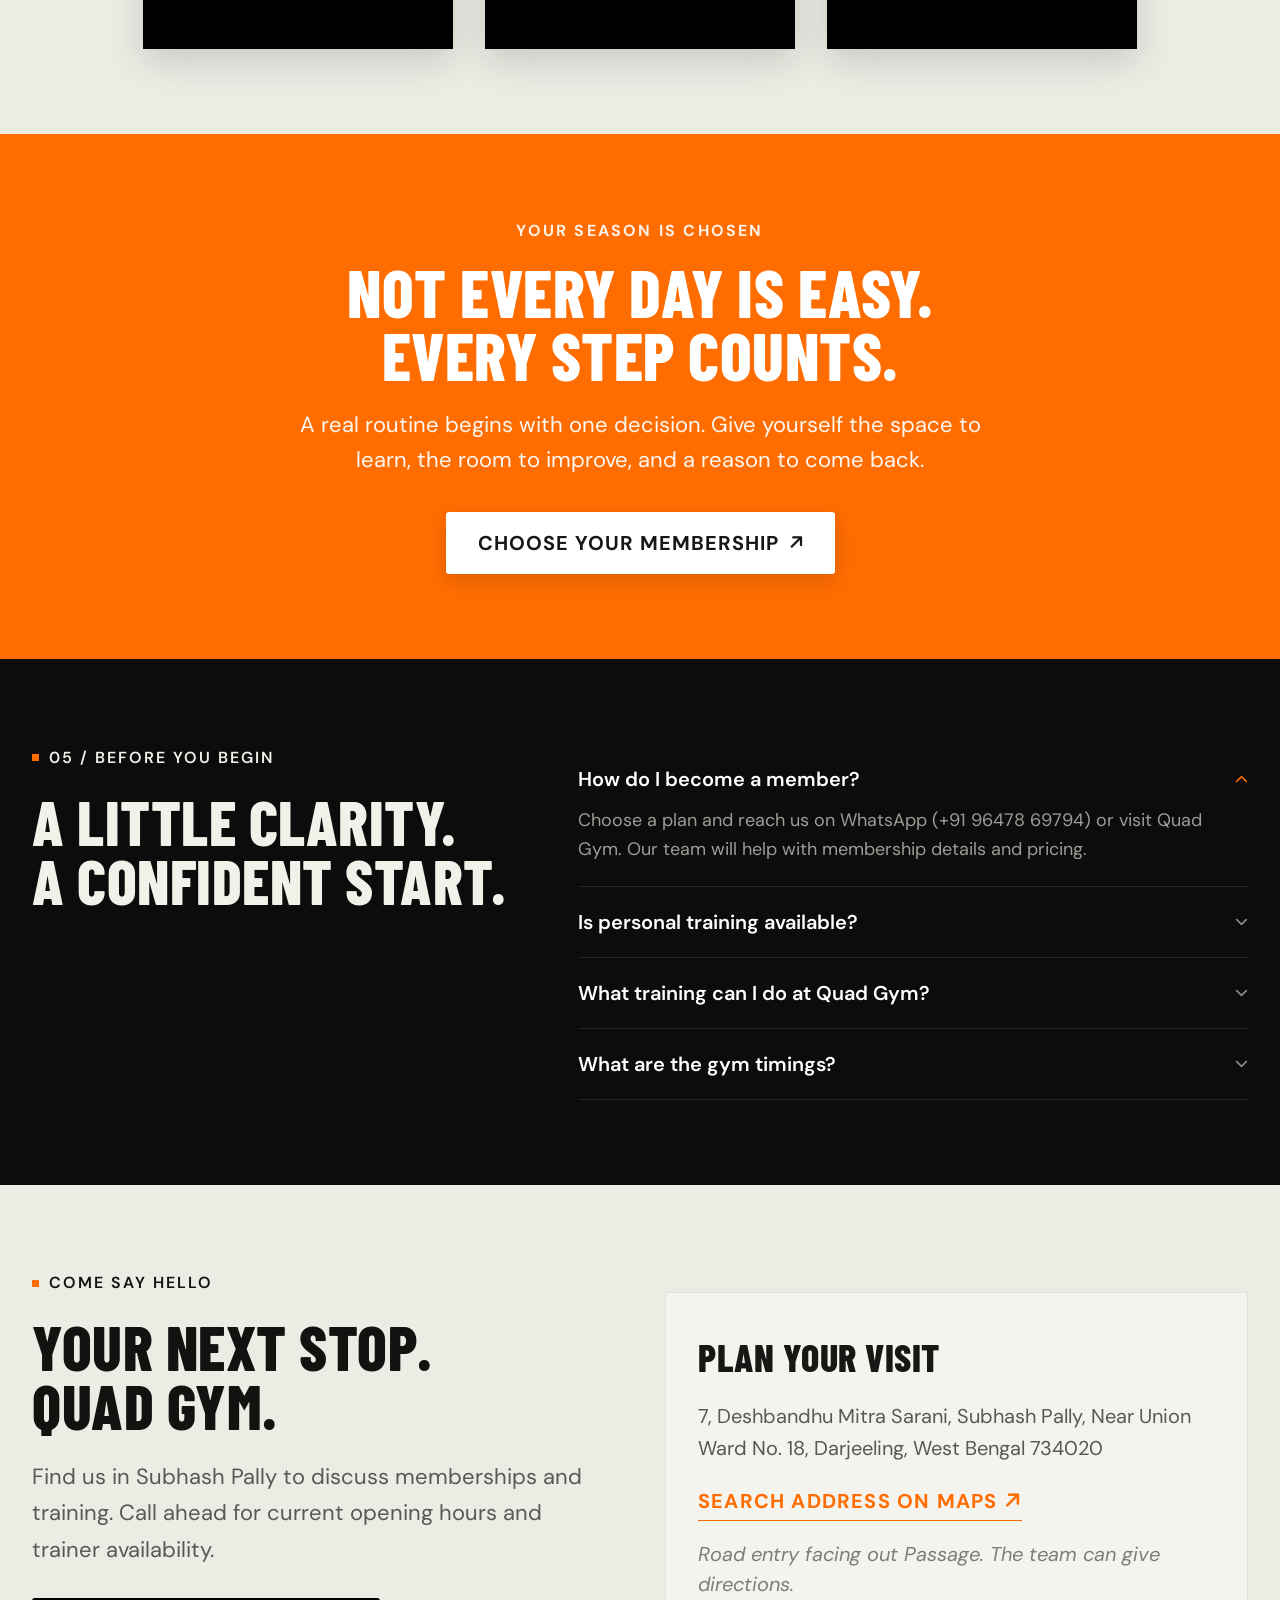
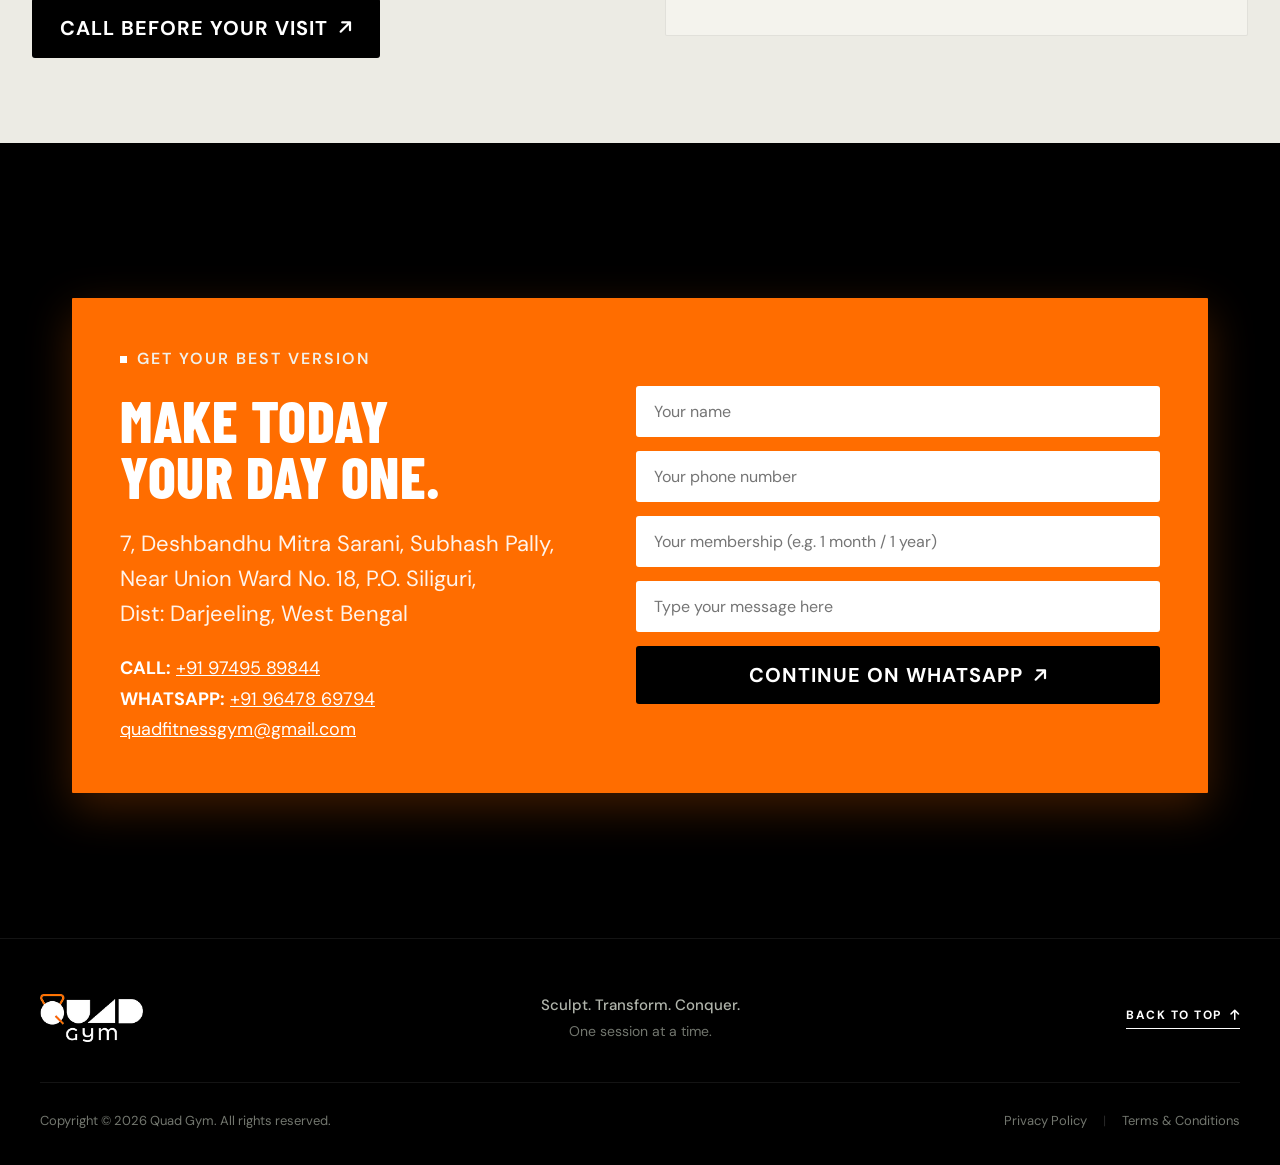
==== commit fc5f0e32: "home page completed" ====
--- a/index.html
+++ b/index.html
@@ -149,7 +149,7 @@
                 <!-- Location Tag -->
                 <div class="hero-tag">
                     <span class="tag-square"></span>
-                    <span class="tag-text">QUAD GYM &bull; SUBHASH PALLY, WEST BENGAL</span>
+                    <span class="tag-text tag-text-6">QUAD GYM &bull; SUBHASH PALLY, WEST BENGAL</span>
                 </div>
 
                 <!-- Main Punchline Heading -->
@@ -253,6 +253,746 @@
         </div>
     </section>
 
+    <!-- ================= SECTION 1: MORE THAN A WORKOUT ================= -->
+    <section class="about-section" id="about">
+        <div class="section-container about-container">
+            <div class="about-image-col">
+                <div class="image-card">
+                    <img src="assets/workout.png" alt="Personal training session at Quad Gym" class="section-img">
+                    <div class="image-floating-badge">
+                        <span>MAKE SPACE FOR A STRONGER YOU</span>
+                    </div>
+                </div>
+            </div>
+            <div class="about-content-col">
+                <div class="section-tag dark-tag">
+                    <span class="tag-square"></span>
+                    <span class="tag-text tag-text-2">01 / MORE THAN A WORKOUT</span>
+                </div>
+                <h2 class="section-heading-dark">
+                    <span>YOUR GOALS.</span>
+                    <span>YOUR JOURNEY.</span>
+                    <span>YOUR GYM.</span>
+                </h2>
+                <div class="about-text-group">
+                    <p>Every fitness journey starts with a decision. At Quad Gym, we bring strength training, cardio, and agility together to help you move forward with confidence.</p>
+                    <p>From your first session to your next personal milestone, train with experienced guidance and a purpose that's entirely your own.</p>
+                </div>
+                <a href="#training" class="text-link-dark">
+                    <span style="padding-right: 20px;">EXPLORE THE WAY WE TRAIN</span>
+                     <i class="fa-solid fa-arrow-up fa-rotate-by" style="--fa-rotate-angle: 45deg; font-size: 10px;"></i>
+                </a>
+                <div class="about-stats-row">
+                    <div class="stat-card">
+                        <span class="stat-number">4</span>
+                        <span class="stat-label">Training disciplines</span>
+                    </div>
+                    <div class="stat-card">
+                        <span class="stat-number">2</span>
+                        <span class="stat-label">Experienced trainers</span>
+                    </div>
+                    <div class="stat-card">
+                        <span class="stat-number">1</span>
+                        <span class="stat-label">Your next step</span>
+                    </div>
+                </div>
+            </div>
+        </div>
+    </section>
+
+    <!-- ================= SECTION 2: FIND YOUR STRENGTH ================= -->
+    <section class="training-section" id="training">
+        <div class="section-container">
+            <div class="section-header-split">
+                <div class="header-left">
+                    <div class="section-tag light-tag">
+                        <span class="tag-square"></span>
+                        <span class="tag-text tag-text-3">02 / FIND YOUR STRENGTH</span>
+                    </div>
+                    <h2 class="section-heading-light">
+                        <span>BUILT FOR THE</span>
+                        <span>WAY YOU MOVE.</span>
+                    </h2>
+                </div>
+                <div class="header-right">
+                    <p class="section-subtext-light">
+                        Lift. Move. Push your pace. Explore training that meets you where you are and gives you room to grow.
+                    </p>
+                </div>
+            </div>
+
+            <div class="training-cards-grid">
+                <!-- Card 1 -->
+                <div class="training-card">
+                    <div class="training-card-img-wrap">
+                        <img src="assets/strength1.png" alt="Powerlifting training" class="training-card-img">
+                    </div>
+                    <div class="training-card-info">
+                        <div class="card-tag">
+                            <span class="tag-square-sm"></span>
+                            <span>STRENGTH</span>
+                        </div>
+                        <h3 class="training-card-title">POWERLIFTING</h3>
+                        <p class="training-card-desc">Squat, bench, deadlift. Build your foundation.</p>
+                    </div>
+                </div>
+
+                <!-- Card 2 -->
+                <div class="training-card">
+                    <div class="training-card-img-wrap">
+                        <img src="assets/strength2.jpg" alt="Multigym workout" class="training-card-img">
+                    </div>
+                    <div class="training-card-info">
+                        <div class="card-tag">
+                            <span class="tag-square-sm"></span>
+                            <span>MULTIGYM</span>
+                        </div>
+                        <h3 class="training-card-title">MULTIGYM</h3>
+                        <p class="training-card-desc">Versatile training for every muscle group.</p>
+                    </div>
+                </div>
+
+                <!-- Card 3 -->
+                <div class="training-card">
+                    <div class="training-card-img-wrap">
+                        <img src="assets/strength3.jpg" alt="Agility training" class="training-card-img">
+                    </div>
+                    <div class="training-card-info">
+                        <div class="card-tag">
+                            <span class="tag-square-sm"></span>
+                            <span>AGILITY</span>
+                        </div>
+                        <h3 class="training-card-title">AGILITY TRAINING</h3>
+                        <p class="training-card-desc">Move with balance, control, and confidence.</p>
+                    </div>
+                </div>
+
+                <!-- Card 4 -->
+                <div class="training-card">
+                    <div class="training-card-img-wrap">
+                        <img src="assets/strength4.jpg" alt="Cardio training" class="training-card-img">
+                    </div>
+                    <div class="training-card-info">
+                        <div class="card-tag">
+                            <span class="tag-square-sm"></span>
+                            <span>ENDURANCE</span>
+                        </div>
+                        <h3 class="training-card-title">CARDIO</h3>
+                        <p class="training-card-desc">Find your pace. Build your endurance.</p>
+                    </div>
+                </div>
+            </div>
+
+            <div class="training-footer-bar">
+                <span class="training-footer-note">EQUIPMENT CURATED FOR REAL PROGRESS.</span>
+                <a href="#facility" class="link-muted-arrow">
+                    <span>Meet Your Trainers</span>
+                 <i class="fa-solid fa-arrow-up fa-rotate-by" style="--fa-rotate-angle: 45deg;"></i>
+                </a>
+            </div>
+        </div>
+    </section>
+
+    <!-- ================= SECTION 3: START SIMPLE / HOW IT WORKS ================= -->
+    <section class="steps-section" id="steps">
+        <div class="section-container">
+            <div class="section-header-split">
+                <div class="header-left">
+                    <div class="section-tag dark-tag">
+                        <span class="tag-square"></span>
+                        <span class="tag-text tag-text-4">YOUR FIRST STEP</span>
+                    </div>
+                    <h2 class="section-heading-dark">
+                        <span>START SIMPLE.</span>
+                        <span>BUILD SOMETHING STRONG.</span>
+                    </h2>
+                </div>
+                <div class="header-right">
+                    <p class="section-subtext-dark">
+                        You don't need to have it all figured out. Begin with a conversation, discover your direction, and take it one session at a time.
+                    </p>
+                </div>
+            </div>
+
+            <div class="steps-grid">
+                <!-- Step 1 -->
+                <div class="step-card">
+                    <span class="step-num">01</span>
+                    <h3 class="step-title">TELL US YOUR GOAL</h3>
+                    <p class="step-desc">Getting stronger, moving more, or returning to a routine? Talk to our team about where you want to begin.</p>
+                </div>
+
+                <!-- Step 2 -->
+                <div class="step-card">
+                    <span class="step-num">02</span>
+                    <h3 class="step-title">FIND YOUR FIT</h3>
+                    <p class="step-desc">Explore the training options and membership durations. Ask about trainer availability and personal training.</p>
+                </div>
+
+                <!-- Step 3 -->
+                <div class="step-card">
+                    <span class="step-num">03</span>
+                    <h3 class="step-title">MAKE IT A HABIT</h3>
+                    <p class="step-desc">Choose a routine that works for you. Bring your effort, focus on good technique, and keep showing up.</p>
+                </div>
+            </div>
+        </div>
+    </section>
+
+    <!-- ================= SECTION 4: MEMBERSHIP / PRICING ================= -->
+    <section class="pricing-section" id="membership">
+        <div class="section-container">
+            <div class="section-header-split">
+                <div class="header-left">
+                    <div class="section-tag light-tag">
+                        <span class="tag-square"></span>
+                        <span class="tag-text tag-text-5">04 / HABIT OF NUMBER</span>
+                    </div>
+                    <h2 class="section-heading-light">
+                        <span>YOUR COMMITMENT.</span>
+                        <span>YOUR CHOICE.</span>
+                    </h2>
+                </div>
+                <div class="header-right">
+                    <p class="section-subtext-light">
+                        Choose the membership that fits your journey. Take the first step &mdash; we're here to help.
+                    </p>
+                </div>
+            </div>
+
+            <div class="pricing-grid">
+                <!-- Plan 1 -->
+                <div class="pricing-card">
+                    <div class="pricing-card-top">
+                        <span class="pricing-plan-tag">01 / START HERE</span>
+                        <div class="pricing-price-group">
+                            <span class="pricing-amount"><sup>&#8377;</sup>1,500</span>
+                        </div>
+                        <span class="pricing-duration">1 month membership</span>
+                    </div>
+                    <div class="pricing-card-bottom">
+                        <a href="#contact" class="btn btn-pricing-outline">
+                            <span>ENQUIRE NOW</span>
+                            <i class="fa-solid fa-arrow-up fa-rotate-by" style="--fa-rotate-angle: 45deg;"></i>
+                        </a>
+                    </div>
+                </div>
+
+                <!-- Plan 2 -->
+                <div class="pricing-card">
+                    <div class="pricing-card-top">
+                        <span class="pricing-plan-tag">02 / BUILD A HABIT</span>
+                        <div class="pricing-price-group">
+                            <span class="pricing-amount"><sup>&#8377;</sup>3,500</span>
+                        </div>
+                        <span class="pricing-duration">3 months membership</span>
+                    </div>
+                    <div class="pricing-card-bottom">
+                        <a href="#contact" class="btn btn-pricing-outline">
+                            <span>ENQUIRE NOW</span>
+                            <i class="fa-solid fa-arrow-up fa-rotate-by" style="--fa-rotate-angle: 45deg;"></i>
+                        </a>
+                    </div>
+                </div>
+
+                <!-- Plan 3 -->
+                <div class="pricing-card">
+                    <div class="pricing-card-top">
+                        <span class="pricing-plan-tag">03 / KEEP GOING</span>
+                        <div class="pricing-price-group">
+                            <span class="pricing-amount"><sup>&#8377;</sup>6,000</span>
+                        </div>
+                        <span class="pricing-duration">6 months membership</span>
+                    </div>
+                    <div class="pricing-card-bottom">
+                        <a href="#contact" class="btn btn-pricing-outline">
+                            <span>ENQUIRE NOW</span>
+                            <i class="fa-solid fa-arrow-up fa-rotate-by" style="--fa-rotate-angle: 45deg;"></i>
+                        </a>
+                    </div>
+                </div>
+
+                <!-- Plan 4 (Featured Highlight) -->
+                <div class="pricing-card">
+                    <div class="pricing-card-top">
+                        <div class="pricing-featured-header">
+                            <span class="pricing-plan-tag">04 / ALL IN</span>
+                            <span class="featured-badge">POPULAR</span>
+                        </div>
+                        <div class="pricing-price-group">
+                            <span class="pricing-amount"><sup>&#8377;</sup>9,000</span>
+                        </div>
+                        <span class="pricing-duration">1 year membership</span>
+                    </div>
+                    <div class="pricing-card-bottom">
+                        <a href="#contact" class="btn btn-pricing-featured">
+                            <span>ENQUIRE NOW</span>
+                            <i class="fa-solid fa-arrow-up fa-rotate-by" style="--fa-rotate-angle: 45deg;"></i>
+                        </a>
+                    </div>
+                </div>
+            </div>
+
+            <div class="pricing-footer-note">
+                <p>Looking for personal training? Let's discuss your goals.</p>
+                <p>Contact us to confirm membership inclusions and terms.</p>
+            </div>
+        </div>
+    </section>
+
+    <!-- ================= SECTION 5: PERSONAL TRAINING ================= -->
+    <section class="personal-training-section" id="trainers">
+        <div class="section-container pt-container">
+            <div class="pt-image-col">
+                <div class="image-card">
+                    <img src="assets/personal.jpg" alt="Personal Trainer Guidance at Quad Gym" class="section-img">
+                    <div class="image-floating-badge-dark">
+                        <span class="badge-title">BETTER DIRECTION. MORE PURPOSE.</span>
+                        <span class="badge-sub">A smarter way to train.</span>
+                    </div>
+                </div>
+            </div>
+
+            <div class="pt-content-col">
+                <div class="section-tag light-tag">
+                    <span class="tag-square"></span>
+                    <span class="tag-text tag-text-6">PERSONAL TRAINING</span>
+                </div>
+                <h2 class="section-heading-light section-heading-light-1">
+                    <span>A LITTLE GUIDANCE.</span>
+                    <span>A STRONGER DIRECTION.</span>
+                </h2>
+                <p class="pt-desc">
+                    Give your goals focused attention. Speak with Anindya Das about personal training that fits your experience and the way you want to train.
+                </p>
+
+                <ul class="pt-checklist">
+                    <li>
+                        <span class="checklist-bullet">&#8594;</span>
+                        <span>Discuss your goals and starting point</span>
+                    </li>
+                    <li>
+                        <span class="checklist-bullet">&#8594;</span>
+                        <span>Ask about exercise technique and training structure</span>
+                    </li>
+                    <li>
+                        <span class="checklist-bullet">&#8594;</span>
+                        <span>Explore session availability and pricing</span>
+                    </li>
+                </ul>
+
+                <div class="pt-action">
+                    <a href="#contact" class="btn btn-primary btn-pt">
+                        <span>TALK ABOUT PERSONAL TRAINING</span>
+                        <i class="fa-solid fa-arrow-up fa-rotate-by" style="--fa-rotate-angle: 45deg;"></i>
+                    </a>
+                </div>
+            </div>
+        </div>
+    </section>
+
+    <!-- ================= SECTION 6: GUIDANCE THAT MATTERS (TRAINERS) ================= -->
+    <section class="trainers-section" id="trainers-team">
+        <div class="section-container">
+            <div class="section-header-split">
+                <div class="header-left">
+                    <div class="section-tag dark-tag">
+                        <span class="tag-square"></span>
+                        <span class="tag-text">06 / GUIDANCE THAT MATTERS</span>
+                    </div>
+                    <h2 class="section-heading-dark">
+                        <span>EXPERIENCE IN</span>
+                        <span>YOUR CORNER.</span>
+                    </h2>
+                </div>
+                <div class="header-right">
+                    <p class="section-subtext-dark">
+                        Meet the people who help you bring intention to every session and confidence to every movement.
+                    </p>
+                </div>
+            </div>
+
+            <div class="trainers-grid">
+                <!-- Trainer 1 -->
+                <div class="trainer-card">
+                    <div class="trainer-img-wrap">
+                        <img src="assets/trainer2.png" alt="Dilip Routh - General Trainer" class="trainer-img">
+                    </div>
+                    <div class="trainer-info">
+                        <h3 class="trainer-name">DILIP ROUTH</h3>
+                        <p class="trainer-role">General Trainer (5 years)</p>
+                    </div>
+                </div>
+
+                <!-- Trainer 2 -->
+                <div class="trainer-card">
+                    <div class="trainer-img-wrap">
+                        <img src="assets/trainer1.png" alt="Anindya Das - Personal Trainer" class="trainer-img">
+                    </div>
+                    <div class="trainer-info">
+                        <h3 class="trainer-name">ANINDYA DAS</h3>
+                        <p class="trainer-role">Personal Trainer (12 years)</p>
+                    </div>
+                </div>
+            </div>
+        </div>
+    </section>
+
+    <!-- ================= SECTION 7: THE ENERGY OF TRAINING ================= -->
+    <section class="energy-section" id="gallery">
+        <div class="section-container">
+            <div class="section-header-split">
+                <div class="header-left">
+                    <div class="section-tag light-tag">
+                        <span class="tag-square"></span>
+                        <span class="tag-text tag-text-6">THE ENERGY OF TRAINING</span>
+                    </div>
+                    <h2 class="section-heading-light">
+                        <span>FIND YOUR FOCUS.</span>
+                        <span>FEEL THE MOMENTUM.</span>
+                    </h2>
+                </div>
+                <div class="header-right">
+                    <p class="section-subtext-light">
+                        Strength, movement, and the shared energy of showing up. A closer look at the training journey.
+                    </p>
+                </div>
+            </div>
+
+            <!-- Horizontal scroll track on responsive -->
+            <div class="energy-scroll-container">
+                <div class="energy-grid">
+                    <div class="energy-card">
+                        <div class="energy-img-wrap">
+                            <img src="assets/ENERGY1.png" alt="Strength over ego" class="energy-img">
+                        </div>
+                        <div class="energy-badge">
+                            <span>Strength is for everyone.</span>
+                        </div>
+                    </div>
+                    <div class="energy-card">
+                        <div class="energy-img-wrap">
+                            <img src="assets/ENERGY2.png" alt="Lift with intention" class="energy-img">
+                        </div>
+                        <div class="energy-badge">
+                            <span>LIFT WITH INTENTION</span>
+                        </div>
+                    </div>
+                    <div class="energy-card">
+                        <div class="energy-img-wrap">
+                            <img src="assets/ENERGY3.png" alt="Find your pace" class="energy-img">
+                        </div>
+                        <div class="energy-badge">
+                            <span>FIND YOUR PACE</span>
+                        </div>
+                    </div>
+                    <div class="energy-card">
+                        <div class="energy-img-wrap">
+                            <img src="assets/ENERGY4.png" alt="Guidance for every step" class="energy-img">
+                        </div>
+                        <div class="energy-badge">
+                            <span>GUIDANCE FOR EVERY STEP</span>
+                        </div>
+                    </div>
+                </div>
+            </div>
+        </div>
+    </section>
+
+    <!-- ================= SECTION 8: TESTIMONIALS ================= -->
+    <section class="testimonials-section" id="testimonials">
+        <div class="section-container">
+            <div class="testimonials-header">
+                <div class="section-tag dark-tag">
+                    <span class="tag-square"></span>
+                    <span class="tag-text">TESTIMONIALS</span>
+                </div>
+                <h2 class="section-heading-dark text-center">
+                    <span>STRONG MATERIALS. STRONG RELATIONSHIPS.</span>
+                </h2>
+            </div>
+
+            <!-- Horizontal video scroll track -->
+            <div class="testimonials-scroll-container">
+                <div class="testimonials-grid">
+                    <!-- Video 1 -->
+                    <div class="testimonial-card" data-video-src="assets/testimonial1.mp4">
+                        <div class="video-wrapper">
+                            <video class="testimonial-video" playsinline preload="metadata" muted>
+                                <source src="assets/testimonial1.mp4" type="video/mp4">
+                                Your browser does not support the video tag.
+                            </video>
+                            <div class="video-card-overlay"></div>
+                            <button class="video-play-btn" aria-label="Play testimonial video 1">
+                                <i class="fa-solid fa-play"></i>
+                            </button>
+                        </div>
+                    </div>
+
+                    <!-- Video 2 -->
+                    <div class="testimonial-card" data-video-src="assets/testimonial2.mp4">
+                        <div class="video-wrapper">
+                            <video class="testimonial-video" playsinline preload="metadata" muted>
+                                <source src="assets/testimonial2.mp4" type="video/mp4">
+                                Your browser does not support the video tag.
+                            </video>
+                            <div class="video-card-overlay"></div>
+                            <button class="video-play-btn" aria-label="Play testimonial video 2">
+                                <i class="fa-solid fa-play"></i>
+                            </button>
+                        </div>
+                    </div>
+
+                    <!-- Video 3 -->
+                    <div class="testimonial-card" data-video-src="assets/testimonial3.mp4">
+                        <div class="video-wrapper">
+                            <video class="testimonial-video" playsinline preload="metadata" muted>
+                                <source src="assets/testimonial3.mp4" type="video/mp4">
+                                Your browser does not support the video tag.
+                            </video>
+                            <div class="video-card-overlay"></div>
+                            <button class="video-play-btn" aria-label="Play testimonial video 3">
+                                <i class="fa-solid fa-play"></i>
+                            </button>
+                        </div>
+                    </div>
+                </div>
+            </div>
+        </div>
+    </section>
+
+    <!-- ================= SECTION 9: ORANGE CTA BANNER ================= -->
+    <section class="cta-banner-section">
+        <div class="section-container cta-banner-container">
+            <span class="cta-banner-tag">YOUR SEASON IS CHOSEN</span>
+            <h2 class="cta-banner-title">
+                <span>NOT EVERY DAY IS EASY.</span>
+                <span>EVERY STEP COUNTS.</span>
+            </h2>
+            <p class="cta-banner-subtext">
+                A real routine begins with one decision. Give yourself the space to learn, the room to improve, and a reason to come back.
+            </p>
+            <div class="cta-banner-action">
+                <a href="#membership" class="btn btn-cta-white">
+                    <span>CHOOSE YOUR MEMBERSHIP</span>
+                    <i class="fa-solid fa-arrow-up fa-rotate-by" style="--fa-rotate-angle: 45deg;"></i>
+                </a>
+            </div>
+        </div>
+    </section>
+
+    <!-- ================= SECTION 10: FAQ ================= -->
+    <section class="faq-section" id="faq">
+        <div class="section-container faq-container">
+            <div class="faq-header-col">
+                <div class="section-tag light-tag">
+                    <span class="tag-square"></span>
+                    <span class="tag-text tag-text-6">05 / BEFORE YOU BEGIN</span>
+                </div>
+                <h2 class="section-heading-light">
+                    <span>A LITTLE CLARITY.</span>
+                    <span>A CONFIDENT START.</span>
+                </h2>
+            </div>
+
+            <div class="faq-accordion-col">
+                <div class="faq-accordion">
+                    <!-- Item 1 (open by default) -->
+                    <div class="faq-item is-open">
+                        <button class="faq-question" aria-expanded="true">
+                            <span>How do I become a member?</span>
+                            <i class="fa-solid fa-chevron-down faq-arrow"></i>
+                        </button>
+                        <div class="faq-answer">
+                            <p>Choose a plan and reach us on WhatsApp (+91 96478 69794) or visit Quad Gym. Our team will help with membership details and pricing.</p>
+                        </div>
+                    </div>
+
+                    <!-- Item 2 -->
+                    <div class="faq-item">
+                        <button class="faq-question" aria-expanded="false">
+                            <span>Is personal training available?</span>
+                            <i class="fa-solid fa-chevron-down faq-arrow"></i>
+                        </button>
+                        <div class="faq-answer">
+                            <p>Yes, personal training is available with experienced trainers who build a program customized to your fitness level, goals, and schedule.</p>
+                        </div>
+                    </div>
+
+                    <!-- Item 3 -->
+                    <div class="faq-item">
+                        <button class="faq-question" aria-expanded="false">
+                            <span>What training can I do at Quad Gym?</span>
+                            <i class="fa-solid fa-chevron-down faq-arrow"></i>
+                        </button>
+                        <div class="faq-answer">
+                            <p>We offer powerlifting, functional multi-gym training, agility training, and cardio equipment tailored for all fitness levels.</p>
+                        </div>
+                    </div>
+
+                    <!-- Item 4 -->
+                    <div class="faq-item">
+                        <button class="faq-question" aria-expanded="false">
+                            <span>What are the gym timings?</span>
+                            <i class="fa-solid fa-chevron-down faq-arrow"></i>
+                        </button>
+                        <div class="faq-answer">
+                            <p>Monday to Sunday: 6:00 AM &ndash; 10:00 PM. Special trainer hours and personal training sessions are scheduled by appointment.</p>
+                        </div>
+                    </div>
+                </div>
+            </div>
+        </div>
+    </section>
+
+    <!-- ================= SECTION 11: COME SAY HELLO ================= -->
+    <section class="visit-section" id="visit">
+        <div class="section-container visit-container">
+            <div class="visit-left-col">
+                <div class="section-tag dark-tag">
+                    <span class="tag-square"></span>
+                    <span class="tag-text">COME SAY HELLO</span>
+                </div>
+                <h2 class="section-heading-dark">
+                    <span>YOUR NEXT STOP.</span>
+                    <span>QUAD GYM.</span>
+                </h2>
+                <p class="visit-subtext">
+                    Find us in Subhash Pally to discuss memberships and training. Call ahead for current opening hours and trainer availability.
+                </p>
+                <a href="tel:+919749589844" class="btn btn-visit-dark">
+                    <span>CALL BEFORE YOUR VISIT</span>
+                    <i class="fa-solid fa-arrow-up fa-rotate-by" style="--fa-rotate-angle: 45deg;"></i>
+                </a>
+            </div>
+
+            <div class="visit-right-col">
+                <div class="visit-card">
+                    <h3 class="visit-card-title">PLAN YOUR VISIT</h3>
+                    <p class="visit-card-address">
+                        7, Deshbandhu Mitra Sarani, Subhash Pally, Near Union Ward No. 18, Darjeeling, West Bengal 734020
+                    </p>
+                    <a href="https://maps.google.com" target="_blank" rel="noopener noreferrer" class="visit-maps-link">
+                        <span>SEARCH ADDRESS ON MAPS</span>
+                        <i class="fa-solid fa-arrow-up fa-rotate-by" style="--fa-rotate-angle: 45deg;"></i>
+                    </a>
+                    <p class="visit-card-note">
+                        Road entry facing out Passage. The team can give directions.
+                    </p>
+                </div>
+            </div>
+        </div>
+    </section>
+
+    <!-- ================= SECTION 12: MAKE TODAY YOUR DAY ONE ================= -->
+    <section class="contact-banner-section" id="contact">
+        <div class="section-container contact-banner-wrap">
+            <div class="contact-banner-card">
+                <div class="contact-banner-left">
+                    <div class="section-tag light-tag">
+                        <span class="tag-square" style="background-color: #fff;"></span>
+                        <span class="tag-text tag-text-3">GET YOUR BEST VERSION</span>
+                    </div>
+                    <h2 class="contact-banner-heading">
+                        <span>MAKE TODAY</span>
+                        <span>YOUR DAY ONE.</span>
+                    </h2>
+                    <div class="contact-address-block">
+                        <p>7, Deshbandhu Mitra Sarani, Subhash Pally,</p>
+                        <p>Near Union Ward No. 18, P.O. Siliguri,</p>
+                        <p>Dist: Darjeeling, West Bengal</p>
+                    </div>
+                    <div class="contact-direct-links">
+                        <p><strong>CALL:</strong> <a href="tel:+919749589844">+91 97495 89844</a></p>
+                        <p><strong>WHATSAPP:</strong> <a href="https://wa.me/919647869794" target="_blank">+91 96478 69794</a></p>
+                        <p><a href="mailto:quadfitnessgym@gmail.com">quadfitnessgym@gmail.com</a></p>
+                    </div>
+                </div>
+
+                <div class="contact-banner-right">
+                    <form class="whatsapp-lead-form" id="whatsapp-lead-form" onsubmit="event.preventDefault(); window.open('https://wa.me/919647869794?text=' + encodeURIComponent('Hi Quad Gym, I would like to enquire about membership and training!'), '_blank');">
+                        <div class="form-group">
+                            <label for="lead-name" class="visually-hidden">Your name</label>
+                            <input type="text" id="lead-name" name="name" placeholder="Your name" required class="lead-input">
+                        </div>
+                        <div class="form-group">
+                            <label for="lead-phone" class="visually-hidden">Your phone number</label>
+                            <input type="tel" id="lead-phone" name="phone" placeholder="Your phone number" required class="lead-input">
+                        </div>
+                        <div class="form-group">
+                            <label for="lead-interest" class="visually-hidden">Your membership</label>
+                            <input type="text" id="lead-interest" name="interest" placeholder="Your membership (e.g. 1 month / 1 year)" class="lead-input">
+                        </div>
+                        <div class="form-group">
+                            <label for="lead-message" class="visually-hidden">Type your message here</label>
+                            <input type="text" id="lead-message" name="message" placeholder="Type your message here" class="lead-input">
+                        </div>
+                        <button type="submit" class="btn btn-whatsapp-submit">
+                            <span>CONTINUE ON WHATSAPP</span>
+                            <i class="fa-solid fa-arrow-up fa-rotate-by" style="--fa-rotate-angle: 45deg;"></i>
+                        </button>
+                    </form>
+                </div>
+            </div>
+        </div>
+    </section>
+
+    <!-- ================= FOOTER ================= -->
+    <footer class="site-footer">
+        <div class="footer-container">
+            <!-- Top row -->
+            <div class="footer-top-row">
+                <div class="footer-logo-col">
+                    <a href="#" class="brand-logo" aria-label="Quad Gym Home">
+                        <div class="logo-box footer-logo">
+                            <img src="assets/logo.png" alt="logo of Quad Gym">
+                        </div>
+                    </a>
+                </div>
+                <div class="footer-motto-col">
+                    <p class="footer-motto-main">Sculpt. Transform. Conquer.</p>
+                    <p class="footer-motto-sub">One session at a time.</p>
+                </div>
+                <div class="footer-top-link-col">
+                    <a href="#hero" class="back-to-top-link">
+                        <span>BACK TO TOP</span>
+                        <i class="fa-solid fa-arrow-up"></i>
+                    </a>
+                </div>
+            </div>
+
+            <!-- Divider line -->
+            <div class="footer-divider"></div>
+
+            <!-- Bottom row -->
+            <div class="footer-bottom-row">
+                <div class="footer-copy-col">
+                    <p>Copyright &copy; 2026 Quad Gym. All rights reserved.</p>
+                </div>
+                <div class="footer-legal-col">
+                    <a href="#" class="footer-legal-link">Privacy Policy</a>
+                    <span class="footer-legal-sep">|</span>
+                    <a href="#" class="footer-legal-link">Terms &amp; Conditions</a>
+                </div>
+            </div>
+        </div>
+    </footer>
+
+    <!-- ================= TESTIMONIAL VIDEO POPOUT MODAL ================= -->
+    <div class="video-modal-backdrop" id="video-modal-backdrop" aria-hidden="true" role="dialog" aria-modal="true">
+        <div class="video-modal-container">
+            <button class="video-modal-close" id="video-modal-close" aria-label="Close video popout">
+                <i class="fa-solid fa-xmark"></i>
+            </button>
+            <div class="video-modal-frame">
+                <video id="modal-video-player" controls playsinline preload="auto">
+                    <source src="" type="video/mp4">
+                    Your browser does not support the video tag.
+                </video>
+            </div>
+        </div>
+    </div>
+
     <!-- Main JavaScript File -->
     <script src="script/script.js"></script>
 </body>
--- a/style/style.css
+++ b/style/style.css
@@ -153,7 +153,7 @@
 }
 
 .logo-box img {
-    height: 52px;
+    height: 75px;
     width: auto;
     max-width: 100%;
     object-fit: contain;
@@ -224,7 +224,7 @@
 
 .nav-container {
     width: 100%;
-    max-width: 1560px;
+    max-width: 1760px;
     margin: 0 auto;
     padding: 0 40px;
     display: flex;
@@ -600,10 +600,10 @@
         to right,
         #000000 0%,
         #000000 1%,
-        rgba(0, 0, 0, 0.95) 20%,
-        rgba(0, 0, 0, 0.75) 30%,
-        rgba(0, 0, 0, 0.45) 65%,
-        rgba(0, 0, 0, 0.35) 83%
+        rgba(0, 0, 0, 0.95) 10%,
+        rgba(0, 0, 0, 0.75) 20%,
+        rgba(0, 0, 0, 0.45) 45%,
+        rgba(0, 0, 0, 0.35) 53%
     );
     pointer-events: none;
 }
@@ -628,7 +628,7 @@
     position: relative;
     z-index: 3;
     width: 100%;
-    max-width: 1560px;
+    max-width: 1760px;
     margin: 0 auto;
     padding: 70px 40px;
     display: flex;
@@ -658,13 +658,26 @@
 
 .tag-text {
     font-family: var(--font-body);
-    font-size: 11px;
+    font-size: 16px;
     font-weight: 600;
     letter-spacing: 2px;
     text-transform: uppercase;
-    color: var(--text-muted);
-}
-
+    color: #111310;
+}
+.tag-text-2{
+color: #111310;
+}
+.tag-text-3, .tag-text-6{
+color: #F1F0E9;
+}
+.tag-text-4{
+color: #111310;
+font-size: 11px;
+}
+.tag-text-5{
+color: #F1F0E9;
+font-size: 11px;
+}
 /* Hero Main Title */
 .hero-title {
     font-family: var(--font-heading);
@@ -803,3 +816,1399 @@
         transform: translateX(-100%);
     }
 }
+
+/* ==========================================================================
+   SHARED SECTION STYLES
+   ========================================================================== */
+.section-container {
+    width: 100%;
+    max-width: 1760px;
+    margin: 0 auto;
+    padding: 100px 40px;
+}
+
+.section-tag {
+    display: inline-flex;
+    align-items: center;
+    gap: 10px;
+    font-family: var(--font-body);
+    font-size: 11px;
+    font-weight: 700;
+    letter-spacing: 2.2px;
+    text-transform: uppercase;
+    margin-bottom: 22px;
+}
+
+.section-tag.dark-tag {
+    color: #555a52;
+}
+
+.section-tag.light-tag {
+    color: var(--text-muted);
+}
+
+.tag-square-sm {
+    width: 6px;
+    height: 6px;
+    background-color: var(--primary-color);
+    display: inline-block;
+    flex-shrink: 0;
+}
+
+.section-heading-dark {
+    font-family: var(--font-heading);
+    font-size: 79px;
+    font-weight: 800;
+    line-height: 0.95;
+    letter-spacing: 0.5px;
+    text-transform: uppercase;
+    color: #111310;
+    margin-bottom: 24px;
+}
+
+.section-heading-dark span,
+.section-heading-light span {
+    display: block;
+}
+
+.section-heading-light {
+    font-family: var(--font-heading);
+    font-size: 79px;
+    font-weight: 800;
+    line-height: 0.95;
+    letter-spacing: 0.5px;
+    text-transform: uppercase;
+    color: #F1F0E9;
+    margin-bottom: 24px;
+}
+.section-heading-light-1{
+    font-size: 74px;
+}
+.section-header-split {
+    display: flex;
+    justify-content: space-between;
+    align-items: flex-end;
+    gap: 40px;
+    margin-bottom: 50px;
+}
+
+.section-subtext-dark {
+    font-family: var(--font-body);
+    font-size: 22px;
+    line-height: 1.65;
+    color: #555a52;
+    max-width: 640px;
+}
+
+.section-subtext-light {
+    font-family: var(--font-body);
+    font-size: 22px;
+    line-height: 1.65;
+    color: #A5A79F;
+    max-width: 480px;
+}
+
+.image-card {
+    position: relative;
+    overflow: hidden;
+    width: 100%;
+    height: 100%;
+}
+
+.section-img {
+    width: 100%;
+    height: 100%;
+    object-fit: cover;
+    display: block;
+}
+
+/* ==========================================================================
+   SECTION 1: MORE THAN A WORKOUT
+   ========================================================================== */
+.about-section {
+    background-color: #ECEBE4;
+    color: #161816;
+}
+
+.about-container {
+    display: grid;
+    grid-template-columns: 1fr 1.05fr;
+    gap: 70px;
+    align-items: center;
+}
+
+.image-floating-badge {
+    position: absolute;
+    bottom: 24px;
+    left: 24px;
+    background-color: var(--primary-color);
+    color: #FFFFFF;
+    font-family: var(--font-body);
+    font-size: 16px;
+    font-weight: 800;
+    letter-spacing: 1px;
+    text-transform: uppercase;
+    padding: 10px 18px;
+    box-shadow: 0 4px 15px rgba(0, 0, 0, 0.2);
+    border-radius: 25px;
+}
+
+.about-text-group p {
+    font-family: var(--font-body);
+    font-size: 22px;
+    line-height: 1.65;
+    color: #696C63;
+    margin-bottom: 18px;
+    max-width: 740px;
+}
+
+.text-link-dark {
+    display: inline-flex;
+    align-items: center;
+    gap: 8px;
+    font-family: var(--font-body);
+    font-size: 20px;
+    font-weight: 700;
+    letter-spacing: 1.2px;
+    text-transform: uppercase;
+    color: #111310;
+    border-bottom: 1.5px solid #161816;
+    padding-bottom: 4px;
+    margin: 15px 0 35px;
+    transition: var(--transition);
+}
+
+.text-link-dark:hover {
+    color: var(--primary-color);
+    border-color: var(--primary-color);
+}
+
+.about-stats-row {
+    display: grid;
+    grid-template-columns: repeat(3, 1fr);
+    gap: 24px;
+    padding-top: 35px;
+    border-top: 1px solid rgba(0, 0, 0, 0.12);
+}
+
+.stat-card {
+    display: flex;
+    flex-direction: column;
+    gap: 6px;
+}
+
+.stat-number {
+    font-family: var(--font-heading);
+    font-size: 45px;
+    font-weight: 800;
+    line-height: 0.9;
+    color: #161816;
+}
+
+.stat-label {
+    font-family: var(--font-body);
+    font-size: 18px;
+    color: #696C63;
+    font-weight: 500;
+}
+
+/* ==========================================================================
+   SECTION 2: FIND YOUR STRENGTH
+   ========================================================================== */
+.training-section {
+    background-color: #0b0c0b;
+    color: #FFFFFF;
+}
+
+.training-cards-grid {
+    display: grid;
+    grid-template-columns: repeat(2, 1fr);
+    gap: 30px;
+    margin-bottom: 35px;
+}
+
+.training-card {
+    background-color: #121412;
+    border: 1px solid rgba(255, 255, 255, 0.06);
+    overflow: hidden;
+    transition: var(--transition);
+}
+
+.training-card:hover {
+    border-color: rgba(255, 109, 0, 0.35);
+    transform: translateY(-4px);
+}
+
+.training-card-img-wrap {
+    width: 100%;
+    height: 548px;
+    overflow: hidden;
+}
+
+.training-card-img {
+    width: 100%;
+    height: 100%;
+    object-fit: cover;
+    transition: transform 0.5s ease;
+}
+
+.training-card:hover .training-card-img {
+    transform: scale(1.04);
+}
+
+.training-card-info {
+    padding: 24px 28px;
+}
+
+.card-tag {
+    display: flex;
+    align-items: center;
+    gap: 8px;
+    font-size: 11px;
+    font-weight: 700;
+    letter-spacing: 1.8px;
+    text-transform: uppercase;
+    color: #FF6D00;
+    margin-bottom: 10px;
+}
+
+.training-card-title {
+    font-family: var(--font-heading);
+    font-size: 40px;
+    font-weight: 800;
+    letter-spacing: 0.8px;
+    text-transform: uppercase;
+    color: #F1F0E9;
+    margin-bottom: 6px;
+}
+
+.training-card-desc {
+    font-family: var(--font-body);
+    font-size: 18px;
+    color: #CCCCCC;
+}
+
+.training-footer-bar {
+    display: flex;
+    justify-content: space-between;
+    align-items: center;
+    padding-top: 25px;
+    border-top: 1px solid rgba(255, 255, 255, 0.08);
+}
+
+.training-footer-note {
+    font-size: 12px;
+    font-weight: 600;
+    letter-spacing: 2px;
+    text-transform: uppercase;
+    color: #72766e;
+}
+
+.link-muted-arrow {
+    display: inline-flex;
+    align-items: center;
+    gap: 8px;
+    font-size: 12px;
+    font-weight: 400;
+    letter-spacing: 1.5px;
+    text-transform: uppercase;
+    color: #FF6D00;
+    transition: var(--transition);
+}
+
+.link-muted-arrow:hover {
+    color: #cc5c06;
+}
+
+/* ==========================================================================
+   SECTION 3: START SIMPLE / HOW IT WORKS
+   ========================================================================== */
+.steps-section {
+    background-color: #ECEBE4;
+    color: #161816;
+}
+
+.steps-grid {
+    display: grid;
+    grid-template-columns: repeat(3, 1fr);
+    gap: 40px;
+}
+
+.step-card {
+    display: flex;
+    flex-direction: column;
+    align-items: flex-start;
+    padding-right: 20px;
+    border-top: 1px solid #AEB49F;
+    padding-top: 30px;
+}
+
+.step-num {
+    font-family: var(--font-heading);
+    font-size: 64px;
+    font-weight: 800;
+    color: var(--primary-color);
+    line-height: 1;
+    margin-bottom: 16px;
+}
+
+.step-title {
+    font-family: var(--font-heading);
+    font-size: 35px;
+    font-weight: 800;
+    letter-spacing: 0.5px;
+    text-transform: uppercase;
+    color: #111310;
+    margin-bottom: 12px;
+}
+
+.step-desc {
+    font-family: var(--font-body);
+    font-size: 16px;
+    line-height: 1.6;
+    color: #616859;
+}
+
+/* ==========================================================================
+   SECTION 4: MEMBERSHIP / PRICING
+   ========================================================================== */
+.pricing-section {
+    background-color: #20231D;
+    color: #FFFFFF;
+}
+
+.pricing-grid {
+    display: grid;
+    grid-template-columns: repeat(4, 1fr);
+    gap: 24px;
+}
+
+.pricing-card {
+    background-color: #141714;
+    border: 1px solid rgba(255, 255, 255, 0.09);
+    padding: 36px 30px;
+    display: flex;
+    flex-direction: column;
+    justify-content: space-between;
+    min-height: 350px;
+    transition: var(--transition);
+}
+
+.pricing-card:hover {
+    background-color: var(--primary-color);
+    border: 1px solid var(--primary-color);
+    box-shadow: 0 12px 35px rgba(255, 109, 0, 0.35);
+    cursor: pointer;
+}
+.pricing-card:hover .pricing-plan-tag, 
+.pricing-card:hover .pricing-duration{
+    color: #fff;
+}
+
+.pricing-plan-tag {
+    font-family: var(--font-body);
+    font-size: 16px;
+    font-weight: 700;
+    letter-spacing: 1.8px;
+    text-transform: uppercase;
+    color: #8a8e85;
+    display: block;
+    margin-bottom: 24px;
+}
+
+.pricing-amount {
+    font-family: var(--font-heading);
+    font-size: 56px;
+    font-weight: 800;
+    line-height: 1;
+    color: #FFFFFF;
+    display: block;
+    margin-bottom: 8px;
+    letter-spacing: 0.5px;
+}
+
+.pricing-amount sup {
+    font-size: 26px;
+    vertical-align: super;
+    margin-right: 4px;
+    font-weight: 600;
+}
+
+.pricing-duration {
+    font-family: var(--font-body);
+    font-size: 18px;
+    color: #8a8e85;
+    display: block;
+}
+
+.btn-pricing-outline {
+    width: 100%;
+    background: #000000;
+    border: 1px solid rgba(255, 255, 255, 0.15);
+    color: #FFFFFF;
+    font-size: 12px;
+    font-weight: 700;
+    letter-spacing: 1px;
+    padding: 14px;
+    margin-top: 30px;
+    justify-content: center;
+}
+
+.btn-pricing-outline:hover {
+    border-color: var(--primary-color);
+    color: var(--primary-color);
+    transform: translateY(-2px);
+}
+
+.pricing-card-featured {
+    background-color: var(--primary-color);
+    border: 1px solid var(--primary-color);
+    box-shadow: 0 12px 35px rgba(255, 109, 0, 0.35);
+}
+
+.pricing-card-featured:hover {
+    border-color: var(--primary-hover);
+    transform: translateY(-4px);
+}
+
+.pricing-card-featured .pricing-plan-tag {
+    color: #FFFFFF;
+}
+
+.pricing-featured-header {
+    display: flex;
+    justify-content: space-between;
+    align-items: center;
+    margin-bottom: 24px;
+}
+
+.pricing-featured-header .pricing-plan-tag {
+    margin-bottom: 0;
+}
+
+.featured-badge {
+    background: #fff;
+    color: #000;
+    font-size: 10px;
+    font-weight: 700;
+    letter-spacing: 1.2px;
+    padding: 4px 10px;
+    border-radius: 2px;
+}
+
+.pricing-card-featured .pricing-amount {
+    color: #FFFFFF;
+}
+
+.pricing-card-featured .pricing-duration {
+    color: rgba(255, 255, 255, 0.95);
+}
+
+.btn-pricing-featured {
+    width: 100%;
+    background: #000000;
+    color: #FFFFFF;
+    font-size: 12px;
+    font-weight: 700;
+    letter-spacing: 1px;
+    padding: 14px;
+    margin-top: 30px;
+    justify-content: center;
+}
+
+.btn-pricing-featured:hover {
+    background: #1a1a1a;
+    transform: translateY(-2px);
+}
+
+.pricing-footer-note {
+    text-align: center;
+    margin-top: 45px;
+    font-family: var(--font-body);
+    font-size: 18px;
+    color: #A5A79F;
+    line-height: 1.7;
+}
+
+/* ==========================================================================
+   SECTION 5: PERSONAL TRAINING
+   ========================================================================== */
+.personal-training-section {
+    background-color: #070807;
+    color: #FFFFFF;
+}
+
+.pt-container {
+    display: grid;
+    grid-template-columns: 1fr 1.05fr;
+    gap: 70px;
+    align-items: center;
+}
+
+.image-floating-badge-dark {
+    position: absolute;
+    bottom: 24px;
+    left: 24px;
+    background: rgba(0, 0, 0, 0.568);
+    /* border-left: 3px solid var(--primary-color); */
+    padding: 12px 18px;
+    backdrop-filter: blur(8px);
+    display: flex;
+    flex-direction: column;
+    gap: 3px;
+    width: 94%;
+}
+
+.image-floating-badge-dark .badge-title {
+    font-family: var(--font-heading);
+    font-size: 17px;
+    font-weight: 700;
+    letter-spacing: 1px;
+    text-transform: uppercase;
+    color: #FF6D00;
+}
+
+.image-floating-badge-dark .badge-sub {
+    font-family: var(--font-body);
+    font-size: 16px;
+    color: #F1F0E9;
+}
+
+.pt-desc {
+    font-family: var(--font-body);
+    font-size: 20px;
+    line-height: 1.65;
+    color: #9a9e96;
+    margin-bottom: 28px;
+    max-width: 720px;
+}
+
+.pt-checklist {
+    list-style: none;
+    margin-bottom: 35px;
+    display: flex;
+    flex-direction: column;
+    gap: 14px;
+}
+
+.pt-checklist li {
+    display: flex;
+    align-items: center;
+    gap: 14px;
+    font-family: var(--font-body);
+    font-size: 20px;
+    color: #F1F0E9;
+    padding-bottom: 12px;
+    border-bottom: 1px solid rgba(255, 255, 255, 0.06);
+    max-width: 600px;
+}
+
+.checklist-bullet {
+    color: var(--primary-color);
+    font-weight: 700;
+    font-size: 16px;
+}
+
+.btn-pt {
+    padding: 16px 32px;
+    font-size: 16px;
+}
+
+/* ==========================================================================
+   SECTION 6: GUIDANCE THAT MATTERS (TRAINERS)
+   ========================================================================== */
+.trainers-section {
+    background-color: #ECEBE4;
+    color: #161816;
+}
+
+.trainers-grid {
+    display: grid;
+    grid-template-columns: repeat(2, 1fr);
+    gap: 40px;
+}
+
+.trainer-card {
+    display: flex;
+    flex-direction: column;
+    overflow: hidden;
+}
+
+.trainer-img-wrap {
+    width: 100%;
+    height: 480px;
+    overflow: hidden;
+    background-color: #d8d6ce;
+}
+
+.trainer-img {
+    width: 100%;
+    height: 100%;
+    object-fit: cover;
+    object-position: center 20%;
+    transition: transform 0.4s ease;
+    display: block;
+}
+
+.trainer-card:hover .trainer-img {
+    transform: scale(1.03);
+}
+
+.trainer-info {
+    padding-top: 18px;
+}
+
+.trainer-name {
+    font-family: var(--font-heading);
+    font-size: 35px;
+    font-weight: 800;
+    letter-spacing: 0.5px;
+    text-transform: uppercase;
+    color: #161816;
+    margin-bottom: 4px;
+}
+
+.trainer-role {
+    font-family: var(--font-body);
+    font-size: 18px;
+    color: #666c62;
+}
+
+/* ==========================================================================
+   SECTION 7: THE ENERGY OF TRAINING
+   ========================================================================== */
+.energy-section {
+    background-color: #0b0c0b;
+    color: #FFFFFF;
+}
+
+.energy-scroll-container {
+    width: 100%;
+    overflow: hidden;
+}
+
+.energy-grid {
+    display: grid;
+    grid-template-columns: repeat(4, 1fr);
+    gap: 20px;
+}
+
+.energy-card {
+    position: relative;
+    overflow: hidden;
+    height: 380px;
+    background: #141714;
+}
+
+.energy-card::after {
+    content: '';
+    position: absolute;
+    inset: 0;
+    background: linear-gradient(
+        to top,
+        rgba(0, 0, 0, 0.95) 0%,
+        rgba(0, 0, 0, 0.7) 35%,
+        rgba(0, 0, 0, 0.2) 65%,
+        transparent 100%
+    );
+    pointer-events: none;
+    z-index: 1;
+}
+
+.energy-img-wrap {
+    width: 100%;
+    height: 100%;
+    overflow: hidden;
+}
+
+.energy-img {
+    width: 100%;
+    height: 100%;
+    object-fit: cover;
+    display: block;
+    transition: transform 0.45s ease;
+}
+
+.energy-card:hover .energy-img {
+    transform: scale(1.05);
+}
+
+.energy-badge {
+    position: absolute;
+    bottom: 20px;
+    left: 20px;
+    right: 20px;
+    padding: 0;
+    z-index: 2;
+}
+
+.energy-badge span {
+    font-family: var(--font-heading);
+    font-size: 29px;
+    font-weight: 700;
+    letter-spacing: 1px;
+    text-transform: uppercase;
+    color: #FFFFFF;
+    display: block;
+    text-shadow: 0 2px 10px rgba(0, 0, 0, 0.8);
+}
+
+/* ==========================================================================
+   SECTION 8: TESTIMONIALS
+   ========================================================================== */
+.testimonials-section {
+    background-color: #ECEBE4;
+    color: #161816;
+}
+
+.testimonials-header {
+    text-align: center;
+    margin-bottom: 50px;
+}
+
+.testimonials-header .section-tag {
+    justify-content: center;
+}
+
+.testimonials-scroll-container {
+    width: 100%;
+}
+
+.testimonials-grid {
+    display: flex;
+    justify-content: center;
+    align-items: center;
+    gap: 32px;
+    flex-wrap: wrap;
+    max-width: 1100px;
+    margin: 0 auto;
+}
+
+.testimonial-card {
+    position: relative;
+    overflow: hidden;
+    background: #000000;
+    box-shadow: 0 12px 35px rgba(0, 0, 0, 0.15);
+    width: 100%;
+    max-width: 310px;
+    height: 520px;
+    cursor: pointer;
+    transition: transform 0.35s ease, box-shadow 0.35s ease;
+    flex: 0 0 310px;
+}
+
+.testimonial-card:hover {
+    transform: translateY(-8px);
+    box-shadow: 0 20px 45px rgba(0, 0, 0, 0.25);
+}
+
+.video-wrapper {
+    position: relative;
+    width: 100%;
+    height: 100%;
+    background: #000000;
+    display: flex;
+    align-items: center;
+    justify-content: center;
+    overflow: hidden;
+    cursor: pointer;
+}
+
+.testimonial-video {
+    width: 100%;
+    height: 100%;
+    object-fit: cover;
+    display: block;
+    pointer-events: none;
+}
+
+.video-card-overlay {
+    position: absolute;
+    inset: 0;
+    background: linear-gradient(
+        to bottom,
+        rgba(0, 0, 0, 0.25) 0%,
+        transparent 35%,
+        rgba(0, 0, 0, 0.6) 100%
+    );
+    z-index: 2;
+    pointer-events: none;
+}
+
+.video-play-btn {
+    position: absolute;
+    top: 50%;
+    left: 50%;
+    transform: translate(-50%, -50%);
+    width: 64px;
+    height: 64px;
+    border-radius: 50%;
+    background-color: var(--primary-color);
+    color: #FFFFFF;
+    display: flex;
+    align-items: center;
+    justify-content: center;
+    font-size: 20px;
+    box-shadow: 0 4px 25px rgba(255, 109, 0, 0.6);
+    z-index: 4;
+    cursor: pointer;
+    transition: transform 0.3s ease, background-color 0.3s;
+    pointer-events: none;
+}
+
+.video-play-btn i {
+    margin-left: 3px;
+}
+
+.testimonial-card:hover .video-play-btn {
+    transform: translate(-50%, -50%) scale(1.12);
+    background-color: var(--primary-hover);
+}
+
+/* ==========================================================================
+   SECTION 9: ORANGE CTA BANNER
+   ========================================================================== */
+.cta-banner-section {
+    background-color: var(--primary-color);
+    color: #FFFFFF;
+}
+
+.cta-banner-container {
+    display: flex;
+    flex-direction: column;
+    align-items: center;
+    text-align: center;
+    padding: 95px 40px;
+}
+
+.cta-banner-tag {
+    font-family: var(--font-body);
+    font-size: 16px;
+    font-weight: 700;
+    letter-spacing: 2.2px;
+    text-transform: uppercase;
+    color: rgba(255, 255, 255, 0.9);
+    margin-bottom: 18px;
+    display: inline-block;
+}
+
+.cta-banner-title {
+    font-family: var(--font-heading);
+    font-size: 110px;
+    font-weight: 800;
+    line-height: 0.95;
+    letter-spacing: 0.5px;
+    text-transform: uppercase;
+    color: #FFFFFF;
+    margin-bottom: 20px;
+}
+
+.cta-banner-title span {
+    display: block;
+}
+
+.cta-banner-subtext {
+    font-family: var(--font-body);
+    font-size: 22px;
+    line-height: 1.6;
+    color: rgba(255, 255, 255, 0.95);
+    max-width: 720px;
+    margin-bottom: 35px;
+}
+
+.btn-cta-white {
+    background: #FFFFFF;
+    color: #161816;
+    font-size: 20px;
+    font-weight: 700;
+    letter-spacing: 1px;
+    padding: 16px 32px;
+    border-radius: 3px;
+    box-shadow: 0 6px 20px rgba(0, 0, 0, 0.15);
+}
+
+.btn-cta-white:hover {
+    background: #F1F0E9;
+    color: var(--primary-color);
+    transform: translateY(-2px);
+}
+
+/* ==========================================================================
+   SECTION 10: FAQ
+   ========================================================================== */
+.faq-section {
+    background-color: #0b0c0b;
+    color: #FFFFFF;
+}
+
+.faq-container {
+    display: grid;
+    grid-template-columns: 1fr 1.35fr;
+    gap: 80px;
+    align-items: flex-start;
+}
+
+.faq-accordion {
+    display: flex;
+    flex-direction: column;
+}
+
+.faq-item {
+    border-bottom: 1px solid rgba(255, 255, 255, 0.1);
+    padding: 22px 0;
+    transition: border-color 0.3s ease;
+}
+
+.faq-question {
+    width: 100%;
+    display: flex;
+    justify-content: space-between;
+    align-items: center;
+    text-align: left;
+    background: none;
+    border: none;
+    cursor: pointer;
+    color: #FFFFFF;
+    font-family: var(--font-body);
+    font-size: 20px;
+    font-weight: 600;
+    padding: 0;
+}
+
+.faq-arrow {
+    font-size: 13px;
+    color: var(--text-muted);
+    transition: transform 0.3s ease, color 0.3s;
+}
+
+.faq-item.is-open .faq-arrow {
+    transform: rotate(180deg);
+    color: var(--primary-color);
+}
+
+.faq-answer {
+    max-height: 0;
+    overflow: hidden;
+    transition: max-height 0.35s ease, padding-top 0.35s;
+}
+
+.faq-item.is-open .faq-answer {
+    max-height: 200px;
+    padding-top: 14px;
+}
+
+.faq-answer p {
+    font-family: var(--font-body);
+    font-size: 18px;
+    line-height: 1.6;
+    color: #9a9e96;
+}
+
+/* ==========================================================================
+   SECTION 11: COME SAY HELLO / PLAN YOUR VISIT
+   ========================================================================== */
+.visit-section {
+    background-color: #ECEBE4;
+    color: #161816;
+}
+
+.visit-container {
+    display: grid;
+    grid-template-columns: 1fr 1fr;
+    gap: 70px;
+    align-items: center;
+}
+
+.visit-subtext {
+    font-family: var(--font-body);
+    font-size: 22px;
+    line-height: 1.65;
+    color: #555a52;
+    margin-bottom: 30px;
+    max-width: 700px;
+}
+
+.btn-visit-dark {
+    background: #000000;
+    color: #FFFFFF;
+    font-size: 20px;
+    font-weight: 700;
+    letter-spacing: 1px;
+    padding: 15px 28px;
+    border-radius: 3px;
+}
+
+.btn-visit-dark:hover {
+    background: var(--primary-color);
+    color: #FFFFFF;
+    transform: translateY(-2px);
+}
+
+.visit-card {
+    background: #F4F3ED;
+    border: 1px solid rgba(0, 0, 0, 0.08);
+    padding: 36px 32px;
+    border-radius: 2px;
+}
+
+.visit-card-title {
+    font-family: var(--font-heading);
+    font-size: 38px;
+    font-weight: 800;
+    letter-spacing: 0.5px;
+    text-transform: uppercase;
+    color: #161816;
+    margin-bottom: 14px;
+}
+
+.visit-card-address {
+    font-family: var(--font-body);
+    font-size: 20px;
+    line-height: 1.6;
+    color: #555a52;
+    margin-bottom: 22px;
+}
+
+.visit-maps-link {
+    display: inline-flex;
+    align-items: center;
+    gap: 8px;
+    font-family: var(--font-body);
+    font-size: 20px;
+    font-weight: 700;
+    letter-spacing: 1.2px;
+    text-transform: uppercase;
+    color: var(--primary-color);
+    border-bottom: 1.5px solid var(--primary-color);
+    padding-bottom: 4px;
+    margin-bottom: 18px;
+    transition: var(--transition);
+}
+
+.visit-maps-link:hover {
+    color: var(--primary-hover);
+    border-color: var(--primary-hover);
+}
+
+.visit-card-note {
+    font-family: var(--font-body);
+    font-size: 20px;
+    color: #7a8075;
+    font-style: italic;
+}
+
+/* ==========================================================================
+   SECTION 12: MAKE TODAY YOUR DAY ONE (CONTACT)
+   ========================================================================== */
+.contact-banner-section {
+    background-color: #000000;
+    padding: 70px 40px 60px;
+}
+
+.contact-banner-wrap {
+    padding: 0;
+}
+
+.contact-banner-card {
+    background-color: var(--primary-color);
+    border-radius: 1px;
+    padding: 60px;
+    display: grid;
+    grid-template-columns: 1fr 1.1fr;
+    gap: 60px;
+    align-items: center;
+    box-shadow: 0 15px 45px rgba(255, 109, 0, 0.25);
+}
+
+.contact-banner-left .section-tag {
+    color: rgba(255, 255, 255, 0.9);
+}
+
+.contact-banner-left .tag-square {
+    background-color: #000000;
+}
+
+.contact-banner-heading {
+    font-family: var(--font-heading);
+    font-size: 69px;
+    font-weight: 800;
+    line-height: 0.95;
+    letter-spacing: 0.5px;
+    text-transform: uppercase;
+    color: #FFFFFF;
+    margin-bottom: 22px;
+}
+
+.contact-banner-heading span {
+    display: block;
+}
+
+.contact-address-block {
+    font-family: var(--font-body);
+    font-size: 22px;
+    line-height: 1.6;
+    color: rgba(255, 255, 255, 0.92);
+    margin-bottom: 22px;
+}
+
+.contact-direct-links p {
+    font-family: var(--font-body);
+    font-size: 18px;
+    line-height: 1.7;
+    color: #FFFFFF;
+}
+
+.contact-direct-links a {
+    color: #FFFFFF;
+    text-decoration: underline;
+}
+
+.whatsapp-lead-form {
+    display: flex;
+    flex-direction: column;
+    gap: 14px;
+}
+
+.lead-input {
+    width: 100%;
+    background: #FFFFFF;
+    border: none;
+    padding: 15px 18px;
+    font-family: var(--font-body);
+    font-size: 16px;
+    color: #161816;
+    border-radius: 3px;
+    outline: none;
+    transition: box-shadow 0.2s ease;
+}
+
+.lead-input:focus {
+    box-shadow: 0 0 0 3px rgba(0, 0, 0, 0.25);
+}
+
+.btn-whatsapp-submit {
+    width: 100%;
+    background: #000000;
+    color: #FFFFFF;
+    font-size: 20px;
+    font-weight: 700;
+    letter-spacing: 1px;
+    padding: 16px;
+    border-radius: 3px;
+    justify-content: center;
+    cursor: pointer;
+    transition: background 0.3s, transform 0.2s;
+}
+
+.btn-whatsapp-submit:hover {
+    background: #1b1b1b;
+    transform: translateY(-2px);
+}
+
+.visually-hidden {
+    position: absolute;
+    width: 1px;
+    height: 1px;
+    padding: 0;
+    margin: -1px;
+    overflow: hidden;
+    clip: rect(0, 0, 0, 0);
+    white-space: nowrap;
+    border: 0;
+}
+
+/* ==========================================================================
+   FOOTER (MATCHING DESIGN ATTACHMENT)
+   ========================================================================== */
+.site-footer {
+    background-color: #000000;
+    border-top: 1px solid rgba(255, 255, 255, 0.08);
+    padding: 55px 0 35px;
+}
+
+.footer-container {
+    width: 100%;
+    max-width: 1560px;
+    margin: 0 auto;
+    padding: 0 40px;
+    display: flex;
+    flex-direction: column;
+}
+
+.footer-top-row {
+    display: flex;
+    justify-content: space-between;
+    align-items: center;
+    padding-bottom: 40px;
+}
+
+.footer-logo-col {
+    flex: 1;
+    display: flex;
+    justify-content: flex-start;
+}
+
+.footer-motto-col {
+    flex: 1;
+    text-align: center;
+}
+
+.footer-motto-main {
+    font-family: var(--font-body);
+    font-size: 15px;
+    font-weight: 500;
+    color: #b0b4ab;
+    margin-bottom: 4px;
+}
+
+.footer-motto-sub {
+    font-family: var(--font-body);
+    font-size: 14px;
+    font-weight: 400;
+    color: #72766e;
+}
+
+.footer-top-link-col {
+    flex: 1;
+    display: flex;
+    justify-content: flex-end;
+}
+
+.back-to-top-link {
+    display: inline-flex;
+    align-items: center;
+    gap: 8px;
+    font-family: var(--font-body);
+    font-size: 12px;
+    font-weight: 700;
+    letter-spacing: 1.5px;
+    text-transform: uppercase;
+    color: #FFFFFF;
+    border-bottom: 1.5px solid #FFFFFF;
+    padding-bottom: 4px;
+    transition: color 0.3s ease, border-color 0.3s ease;
+}
+
+.back-to-top-link:hover {
+    color: var(--primary-color);
+    border-color: var(--primary-color);
+}
+
+.footer-divider {
+    width: 100%;
+    height: 1px;
+    background-color: rgba(255, 255, 255, 0.08);
+    margin-bottom: 28px;
+}
+
+.footer-bottom-row {
+    display: flex;
+    justify-content: space-between;
+    align-items: center;
+    font-family: var(--font-body);
+    font-size: 13px;
+    color: #72766e;
+}
+
+.footer-legal-col {
+    display: flex;
+    align-items: center;
+    gap: 16px;
+}
+
+.footer-legal-link {
+    color: #72766e;
+    transition: color 0.25s ease;
+}
+
+.footer-legal-link:hover {
+    color: var(--secondary-color);
+}
+
+.footer-legal-sep {
+    color: rgba(255, 255, 255, 0.15);
+}
+
+/* ==========================================================================
+   VIDEO POPOUT MODAL (RESPONSIVE FULL LIGHTBOX)
+   ========================================================================== */
+.video-modal-backdrop {
+    position: fixed;
+    inset: 0;
+    background: rgba(0, 0, 0, 0.92);
+    backdrop-filter: blur(12px);
+    -webkit-backdrop-filter: blur(12px);
+    z-index: 10000;
+    display: flex;
+    align-items: center;
+    justify-content: center;
+    opacity: 0;
+    visibility: hidden;
+    pointer-events: none;
+    transition: opacity 0.35s ease, visibility 0.35s ease;
+    padding: 20px;
+}
+
+.video-modal-backdrop.is-active {
+    opacity: 1;
+    visibility: visible;
+    pointer-events: auto;
+}
+
+.video-modal-container {
+    position: relative;
+    width: 100%;
+    max-width: 440px;
+    max-height: 92vh;
+    display: flex;
+    flex-direction: column;
+    align-items: center;
+    transform: scale(0.92) translateY(20px);
+    transition: transform 0.35s cubic-bezier(0.16, 1, 0.3, 1);
+}
+
+.video-modal-backdrop.is-active .video-modal-container {
+    transform: scale(1) translateY(0);
+}
+
+.video-modal-close {
+    position: absolute;
+    top: -50px;
+    right: 0;
+    width: 42px;
+    height: 42px;
+    border-radius: 50%;
+    background: rgba(255, 255, 255, 0.12);
+    border: 1px solid rgba(255, 255, 255, 0.2);
+    color: #FFFFFF;
+    font-size: 18px;
+    display: flex;
+    align-items: center;
+    justify-content: center;
+    cursor: pointer;
+    transition: background 0.25s, transform 0.25s;
+    z-index: 2;
+}
+
+.video-modal-close:hover {
+    background: var(--primary-color);
+    border-color: var(--primary-color);
+    transform: rotate(90deg);
+}
+
+.video-modal-frame {
+    width: 100%;
+    aspect-ratio: 9 / 16;
+    max-height: 84vh;
+    border-radius: 12px;
+    overflow: hidden;
+    background: #000000;
+    box-shadow: 0 25px 70px rgba(0, 0, 0, 0.95), 0 0 40px rgba(255, 109, 0, 0.2);
+}
+
+#modal-video-player {
+    width: 100%;
+    height: 100%;
+    object-fit: cover;
+    display: block;
+}
--- a/style/responsive.css
+++ b/style/responsive.css
@@ -7,6 +7,11 @@
     .hero-title {
         font-size: 82px;
     }
+
+    .section-heading-dark,
+    .section-heading-light {
+        font-size: 72px;
+    }
 }
 
 /* EXTRA LARGE DESKTOPS */
@@ -14,8 +19,19 @@
     .hero-title {
         font-size: 78px;
     }
+
     .hero-bg-wrapper {
         width: 64%;
+    }
+
+    .section-heading-dark,
+    .section-heading-light {
+        font-size: 68px;
+    }
+
+    .about-container,
+    .pt-container {
+        gap: 50px;
     }
 }
 
@@ -49,6 +65,77 @@
     .hero-bg-wrapper {
         width: 62%;
     }
+
+    .section-container {
+        padding: 85px 32px;
+    }
+
+    .section-heading-dark,
+    .section-heading-light {
+        font-size: 62px;
+    }
+
+    .about-container,
+    .pt-container {
+        gap: 45px;
+    }
+
+    .training-cards-grid {
+        gap: 22px;
+    }
+
+    .training-card-img-wrap {
+        height: 300px;
+    }
+
+    .steps-grid {
+        gap: 30px;
+    }
+
+    .pricing-grid {
+        gap: 16px;
+    }
+
+    .pricing-card {
+        padding: 30px 22px;
+    }
+
+    .pricing-amount {
+        font-size: 46px;
+    }
+
+    .trainers-grid {
+        gap: 30px;
+    }
+
+    .trainer-img-wrap {
+        height: 420px;
+    }
+
+    .energy-card {
+        height: 350px;
+    }
+
+    .cta-banner-title {
+        font-size: 66px;
+    }
+
+    .faq-container {
+        gap: 50px;
+    }
+
+    .visit-container {
+        gap: 50px;
+    }
+
+    .contact-banner-card {
+        padding: 48px;
+        gap: 40px;
+    }
+
+    .contact-banner-heading {
+        font-size: 58px;
+    }
 }
 
 /* 2. MINI DESKTOPS & LANDSCAPE TABLETS (Together) */
@@ -94,6 +181,117 @@
     .item-text {
         font-size: 18px;
     }
+
+    .section-container {
+        padding: 70px 24px;
+    }
+
+    .section-heading-dark,
+    .section-heading-light {
+        font-size: 54px;
+    }
+
+    .about-container,
+    .pt-container {
+        gap: 36px;
+    }
+
+    .training-cards-grid {
+        gap: 18px;
+    }
+
+    .training-card-img-wrap {
+        height: 260px;
+    }
+
+    .steps-grid {
+        gap: 24px;
+    }
+
+    .pricing-grid {
+        grid-template-columns: repeat(2, 1fr);
+        gap: 20px;
+    }
+
+    .trainers-grid {
+        gap: 24px;
+    }
+
+    .trainer-img-wrap {
+        height: 380px;
+    }
+
+    .energy-scroll-container {
+        overflow-x: auto;
+        scroll-snap-type: x mandatory;
+        -webkit-overflow-scrolling: touch;
+        padding-bottom: 12px;
+        scrollbar-width: none;
+    }
+
+    .energy-scroll-container::-webkit-scrollbar {
+        display: none;
+    }
+
+    .energy-grid {
+        display: flex;
+        width: max-content;
+        gap: 16px;
+    }
+
+    .energy-card {
+        flex: 0 0 280px;
+        width: 280px;
+        height: 360px;
+        scroll-snap-align: start;
+    }
+
+    .testimonials-scroll-container {
+        overflow-x: auto;
+        scroll-snap-type: x mandatory;
+        -webkit-overflow-scrolling: touch;
+        padding-bottom: 12px;
+        scrollbar-width: none;
+    }
+
+    .testimonials-scroll-container::-webkit-scrollbar {
+        display: none;
+    }
+
+    .testimonials-grid {
+        display: flex;
+        width: max-content;
+        gap: 20px;
+    }
+
+    .testimonial-card {
+        flex: 0 0 290px;
+        width: 290px;
+        height: 500px;
+        scroll-snap-align: start;
+    }
+
+    .cta-banner-title {
+        font-size: 58px;
+    }
+
+    .faq-container {
+        grid-template-columns: 1fr 1.2fr;
+        gap: 40px;
+    }
+
+    .visit-container {
+        gap: 40px;
+    }
+
+    .contact-banner-card {
+        padding: 40px;
+        gap: 36px;
+    }
+
+    .contact-banner-heading {
+        font-size: 50px;
+    }
 }
 
 /* 3. PORTRAIT TABLETS (Separate) */
@@ -133,13 +331,11 @@
     }
 
     .hero-gradient-overlay {
-        background: linear-gradient(
-            to top,
-            #000000 0%,
-            rgba(0, 0, 0, 0.95) 20%,
-            rgba(0, 0, 0, 0.75) 50%,
-            rgba(0, 0, 0, 0.55) 100%
-        );
+        background: linear-gradient(to top,
+                #000000 0%,
+                rgba(0, 0, 0, 0.95) 20%,
+                rgba(0, 0, 0, 0.75) 50%,
+                rgba(0, 0, 0, 0.55) 100%);
     }
 
     .hero-container {
@@ -162,6 +358,245 @@
     .hero-bottom-quote {
         margin-top: 10px;
     }
+
+    .section-container {
+        padding: 70px 24px;
+    }
+
+    .section-header-split {
+        flex-direction: column;
+        align-items: flex-start;
+        gap: 18px;
+        margin-bottom: 35px;
+    }
+
+    .section-heading-dark,
+    .section-heading-light {
+        font-size: 52px;
+    }
+
+    .about-container {
+        grid-template-columns: 1fr;
+        gap: 40px;
+    }
+
+    .about-image-col {
+        max-width: 600px;
+    }
+
+    .training-cards-grid {
+        grid-template-columns: repeat(2, 1fr);
+        gap: 18px;
+    }
+
+    .steps-grid {
+        grid-template-columns: 1fr;
+        gap: 30px;
+    }
+
+    .pricing-grid {
+        grid-template-columns: repeat(2, 1fr);
+        gap: 18px;
+    }
+
+    .pt-container {
+        grid-template-columns: 1fr;
+        gap: 40px;
+    }
+
+    .pt-image-col {
+        max-width: 600px;
+    }
+
+    .trainers-grid {
+        grid-template-columns: repeat(2, 1fr);
+        gap: 24px;
+    }
+
+    .trainer-img-wrap {
+        height: 360px;
+    }
+
+    .energy-scroll-container {
+        overflow-x: auto;
+        scroll-snap-type: x mandatory;
+        -webkit-overflow-scrolling: touch;
+        padding-bottom: 12px;
+        scrollbar-width: none;
+    }
+
+    .energy-scroll-container::-webkit-scrollbar {
+        display: none;
+    }
+
+    .energy-grid {
+        display: flex;
+        width: max-content;
+        gap: 16px;
+    }
+
+    .energy-card {
+        flex: 0 0 280px;
+        width: 280px;
+        height: 350px;
+        scroll-snap-align: start;
+    }
+
+    .testimonials-scroll-container {
+        overflow-x: auto;
+        scroll-snap-type: x mandatory;
+        -webkit-overflow-scrolling: touch;
+        padding-bottom: 12px;
+        scrollbar-width: none;
+    }
+
+    .testimonials-scroll-container::-webkit-scrollbar {
+        display: none;
+    }
+
+    .testimonials-grid {
+        display: flex;
+        width: max-content;
+        gap: 18px;
+    }
+
+    .testimonial-card {
+        flex: 0 0 280px;
+        width: 280px;
+        height: 480px;
+        scroll-snap-align: start;
+    }
+
+    .cta-banner-container {
+        padding: 75px 24px;
+    }
+
+    .cta-banner-title {
+        font-size: 52px;
+    }
+
+    .faq-container {
+        grid-template-columns: 1fr;
+        gap: 36px;
+    }
+
+    .visit-container {
+        grid-template-columns: 1fr;
+        gap: 36px;
+    }
+
+    .contact-banner-section {
+        padding: 0 24px 50px;
+    }
+
+    .contact-banner-card {
+        grid-template-columns: 1fr;
+        padding: 40px 30px;
+        gap: 36px;
+    }
+
+    .contact-banner-heading {
+        font-size: 52px;
+    }
+
+    .btn-primary,
+    .btn-outline,
+    .section-subtext-light,
+    .btn-cta-white,
+    .btn-visit-dark,
+    .btn-whatsapp-submit {
+        font-size: 18px;
+    }
+
+    .image-floating-badge {
+        font-size: 14px;
+    }
+
+    .about-text-group p,
+    .text-link-dark {
+        font-size: 18px;
+    }
+
+    .stat-label {
+        font-size: 16px;
+    }
+
+    .training-card-img-wrap {
+        height: 195px;
+    }
+
+    .training-card-title {
+        font-size: 24px;
+    }
+
+    .training-card-desc {
+        font-size: 16px;
+    }
+
+    .training-card-info {
+        padding: 24px 16px;
+    }
+
+    .section-subtext-dark,
+    .pt-desc {
+        font-size: 18px;
+    }
+
+    .pricing-footer-note {
+        font-size: 16px;
+    }
+
+    .image-floating-badge-dark {
+        left: 15px;
+    }
+
+    .trainer-name {
+        font-size: 26px;
+    }
+
+    .trainer-role {
+        font-size: 15px;
+    }
+
+    .energy-badge span {
+        font-size: 18px;
+    }
+
+    .cta-banner-subtext {
+        font-size: 18px;
+    }
+
+    .visit-subtext {
+        font-size: 18px;
+    }
+
+    .visit-card-address {
+        font-size: 18px
+    }
+
+    .contact-address-block {
+        font-size: 18px;
+    }
+
+    .back-to-top-link {
+        font-size: 10px;
+    }
+
+    .footer-motto-main {
+        font-size: 13px;
+    }
+
+    .footer-bottom-row {
+        font-size: 11px;
+    }
+
+    .mobile-nav-link {
+        font-size: 20px;
+    }
+
+    .visit-maps-link {
+        font-size: 16px
+    }
 }
 
 /*  4. MOBILE (Separate) */
@@ -192,6 +627,10 @@
 
     .mobile-menu-header .logo-box img {
         height: 38px;
+    }
+
+    .footer-logo img {
+        height: 70px !important;
     }
 
     .logo-letters {
@@ -254,15 +693,13 @@
     }
 
     .hero-gradient-overlay {
-        background: linear-gradient(
-            to bottom,
-            rgba(0, 0, 0, 0.2) 0%,
-            rgba(0, 0, 0, 0.35) 32%,
-            rgba(0, 0, 0, 0.7) 54%,
-            rgba(0, 0, 0, 0.95) 74%,
-            #000000 90%,
-            #000000 100%
-        );
+        background: linear-gradient(to bottom,
+                rgba(0, 0, 0, 0.2) 0%,
+                rgba(0, 0, 0, 0.35) 32%,
+                rgba(0, 0, 0, 0.7) 54%,
+                rgba(0, 0, 0, 0.95) 74%,
+                #000000 90%,
+                #000000 100%);
     }
 
     .hero-container {
@@ -284,7 +721,6 @@
     .tag-text {
         font-size: 12px;
         letter-spacing: 1.5px;
-        color: #ffffffe5;
     }
 
     .hero-title {
@@ -346,8 +782,367 @@
     .item-star {
         font-size: 12px;
     }
+
     .btn-mobile-cta {
-font-size: 18px;
+        font-size: 18px;
+    }
+
+    /* 5 New Sections Mobile */
+    .section-container {
+        padding: 60px 18px;
+    }
+
+    .section-header-split {
+        flex-direction: column;
+        align-items: flex-start;
+        gap: 14px;
+        margin-bottom: 30px;
+    }
+
+    .section-heading-dark,
+    .section-heading-light {
+        font-size: 42px;
+        line-height: 0.98;
+        margin-bottom: 16px;
+    }
+
+    .section-subtext-dark,
+    .section-subtext-light {
+        font-size: 14.5px;
+        line-height: 1.55;
+    }
+
+    /* Section 1 Mobile */
+    .about-container {
+        grid-template-columns: 1fr;
+        gap: 32px;
+    }
+
+    .about-stats-row {
+        grid-template-columns: 1fr;
+        gap: 20px;
+        padding-top: 25px;
+    }
+
+    .stat-number {
+        font-size: 50px;
+    }
+
+    .image-floating-badge {
+        bottom: 14px;
+        left: 14px;
+        font-size: 12px;
+        padding: 8px 14px;
+    }
+
+    /* Section 2 Mobile */
+    .training-cards-grid {
+        grid-template-columns: 1fr;
+        gap: 20px;
+    }
+
+    .training-card-img-wrap {
+        height: 250px;
+    }
+
+    .training-card-info {
+        padding: 20px;
+    }
+
+    .training-card-title {
+        font-size: 24px;
+    }
+
+    .training-footer-bar {
+        flex-direction: column;
+        align-items: flex-start;
+        gap: 14px;
+    }
+
+    /* Section 3 Mobile */
+    .steps-grid {
+        grid-template-columns: 1fr;
+        gap: 28px;
+    }
+
+    .step-num {
+        font-size: 48px;
+        margin-bottom: 10px;
+    }
+
+    .step-title {
+        font-size: 20px;
+        margin-bottom: 8px;
+    }
+
+    /* Section 4 Mobile */
+    .pricing-grid {
+        grid-template-columns: 1fr;
+        gap: 16px;
+    }
+
+    .pricing-card {
+        padding: 26px 20px;
+        min-height: auto;
+    }
+
+    .pricing-amount {
+        font-size: 42px;
+    }
+
+    .pricing-footer-note {
+        margin-top: 30px;
+        font-size: 12px;
+    }
+
+    /* Section 5 Mobile */
+    .pt-container {
+        grid-template-columns: 1fr;
+        gap: 32px;
+    }
+
+    .image-floating-badge-dark {
+        bottom: 14px;
+        left: 14px;
+        padding: 10px 14px;
+    }
+
+    .pt-checklist li {
+        font-size: 14px;
+    }
+
+    .btn-pt {
+        width: 100%;
+        justify-content: center;
+        padding: 15px 20px;
+    }
+
+    /* Section 6 Trainers Mobile */
+    .trainers-grid {
+        grid-template-columns: 1fr;
+        gap: 26px;
+    }
+
+    .trainer-img-wrap {
+        height: 360px;
+    }
+
+    .trainer-name {
+        font-size: 24px;
+    }
+
+    /* Section 7 Energy Mobile - Horizontal Scroll */
+    .energy-scroll-container {
+        overflow-x: auto;
+        scroll-snap-type: x mandatory;
+        -webkit-overflow-scrolling: touch;
+        padding-bottom: 12px;
+        scrollbar-width: none;
+    }
+
+    .energy-scroll-container::-webkit-scrollbar {
+        display: none;
+    }
+
+    .energy-grid {
+        display: flex;
+        width: max-content;
+        gap: 14px;
+    }
+
+    .energy-card {
+        flex: 0 0 360px;
+        width: 260px;
+        height: 330px;
+        scroll-snap-align: start;
+    }
+
+    /* Section 8 Testimonials Mobile - Horizontal Scroll */
+    .testimonials-scroll-container {
+        overflow-x: auto;
+        scroll-snap-type: x mandatory;
+        -webkit-overflow-scrolling: touch;
+        padding-bottom: 12px;
+        scrollbar-width: none;
+    }
+
+    .testimonials-scroll-container::-webkit-scrollbar {
+        display: none;
+    }
+
+    .testimonials-grid {
+        display: flex;
+        width: max-content;
+        gap: 14px;
+    }
+
+    .testimonial-card {
+        flex: 0 0 260px;
+        width: 260px;
+        height: 460px;
+        scroll-snap-align: start;
+    }
+
+    .video-play-btn {
+        width: 54px;
+        height: 54px;
+        font-size: 17px;
+    }
+
+    /* Section 9 Orange CTA Mobile */
+    .cta-banner-container {
+        padding: 60px 18px;
+    }
+
+    .cta-banner-title {
+        font-size: 42px;
+        line-height: 0.98;
+    }
+
+    .btn-cta-white {
+        width: 100%;
+        justify-content: center;
+        padding: 15px 20px;
+    }
+
+    /* Section 10 FAQ Mobile */
+    .faq-container {
+        grid-template-columns: 1fr;
+        gap: 30px;
+    }
+
+    .faq-question {
+        font-size: 18px;
+    }
+
+    /* Section 11 Visit Mobile */
+    .visit-container {
+        grid-template-columns: 1fr;
+        gap: 30px;
+    }
+
+    .visit-card {
+        padding: 26px 20px;
+    }
+
+    .btn-visit-dark {
+        width: 100%;
+        justify-content: center;
+        padding: 15px 20px;
+    }
+
+    /* Section 12 Contact Banner Mobile */
+    .contact-banner-section {
+        padding: 0 16px 40px;
+    }
+
+    .contact-banner-card {
+        grid-template-columns: 1fr;
+        gap: 30px;
+        padding: 32px 18px;
+    }
+
+    .contact-banner-heading {
+        font-size: 44px;
+        line-height: 0.98;
+    }
+
+    .btn-whatsapp-submit {
+        padding: 15px;
+    }
+
+    /* Footer Mobile */
+    .site-footer {
+        padding: 40px 0 25px;
+    }
+
+    .footer-container {
+        padding: 0 20px;
+    }
+
+    .footer-top-row {
+        flex-direction: column;
+        gap: 24px;
+        text-align: center;
+        padding-bottom: 30px;
+    }
+
+    .footer-logo-col,
+    .footer-top-link-col {
+        justify-content: center;
+        width: 100%;
+    }
+
+    .footer-bottom-row {
+        flex-direction: column;
+        gap: 14px;
+        text-align: center;
+    }
+
+    .footer-legal-col {
+        justify-content: center;
+    }
+
+    .video-modal-container {
+        max-width: 92vw;
+    }
+
+    .video-modal-close {
+        top: -44px;
+        width: 36px;
+        height: 36px;
+        font-size: 15px;
+    }
+
+    .about-text-group p {
+        font-size: 16px;
+    }
+
+    .stat-label {
+        font-size: 16px;
+    }
+
+    .text-link-dark,
+    .visit-maps-link {
+        font-size: 15px;
+    }
+
+    .pt-desc {
+        font-size: 16px;
+    }
+
+    .btn-pricing-outline {
+        font-size: 18px;
+    }
+
+    .energy-badge span {
+        font-size: 17px;
+    }
+
+    .cta-banner-subtext {
+        font-size: 16px;
+    }
+
+    .btn-cta-white {
+
+        font-size: 18px;
+    }
+
+    .faq-answer p,
+    .contact-direct-links p {
+        font-size: 16px;
+    }
+
+    .visit-subtext,
+    .visit-card-address,
+    .visit-card-note,
+    .contact-address-block,
+    .btn-whatsapp-submit {
+        font-size: 16px;
+    }
+
+    .btn-visit-dark {
+        font-size: 18px;
     }
 
     @media (max-width: 380px) {
@@ -355,4 +1150,4 @@
             height: 32px;
         }
     }
-}
+}
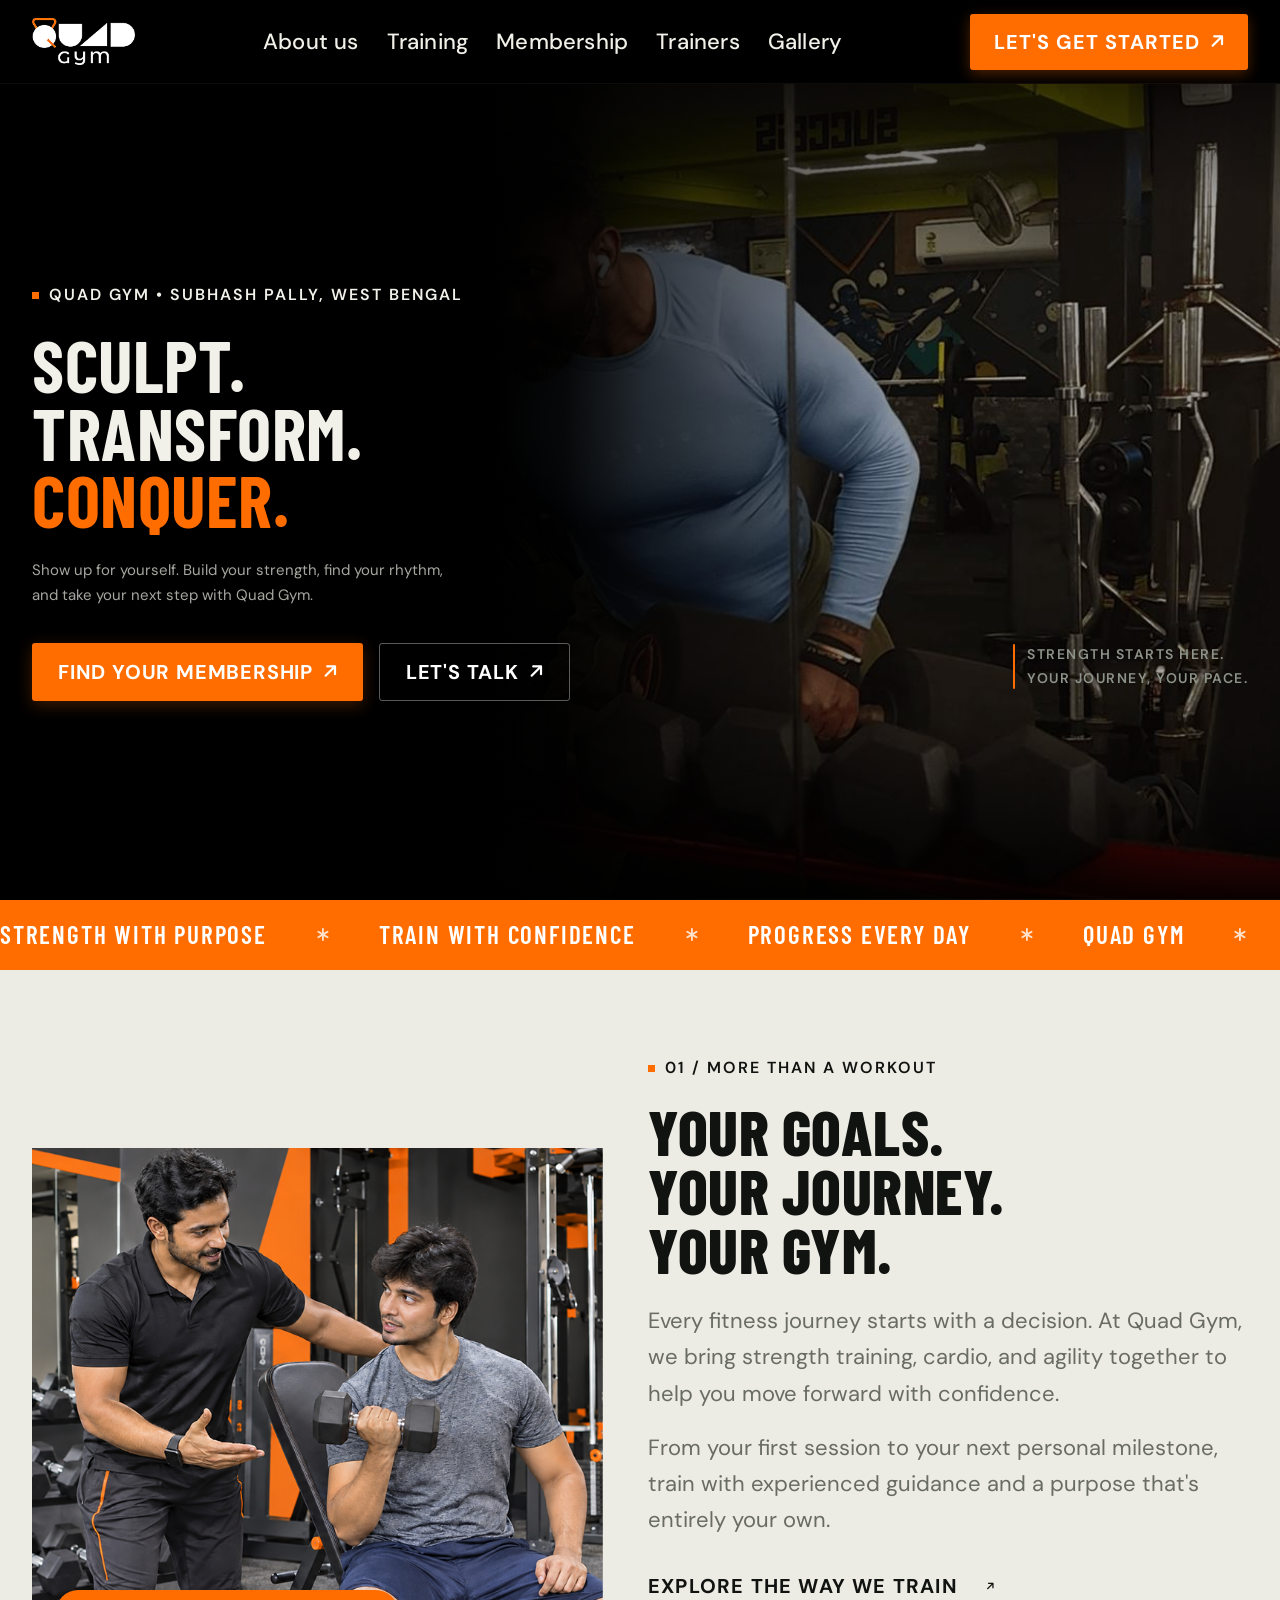
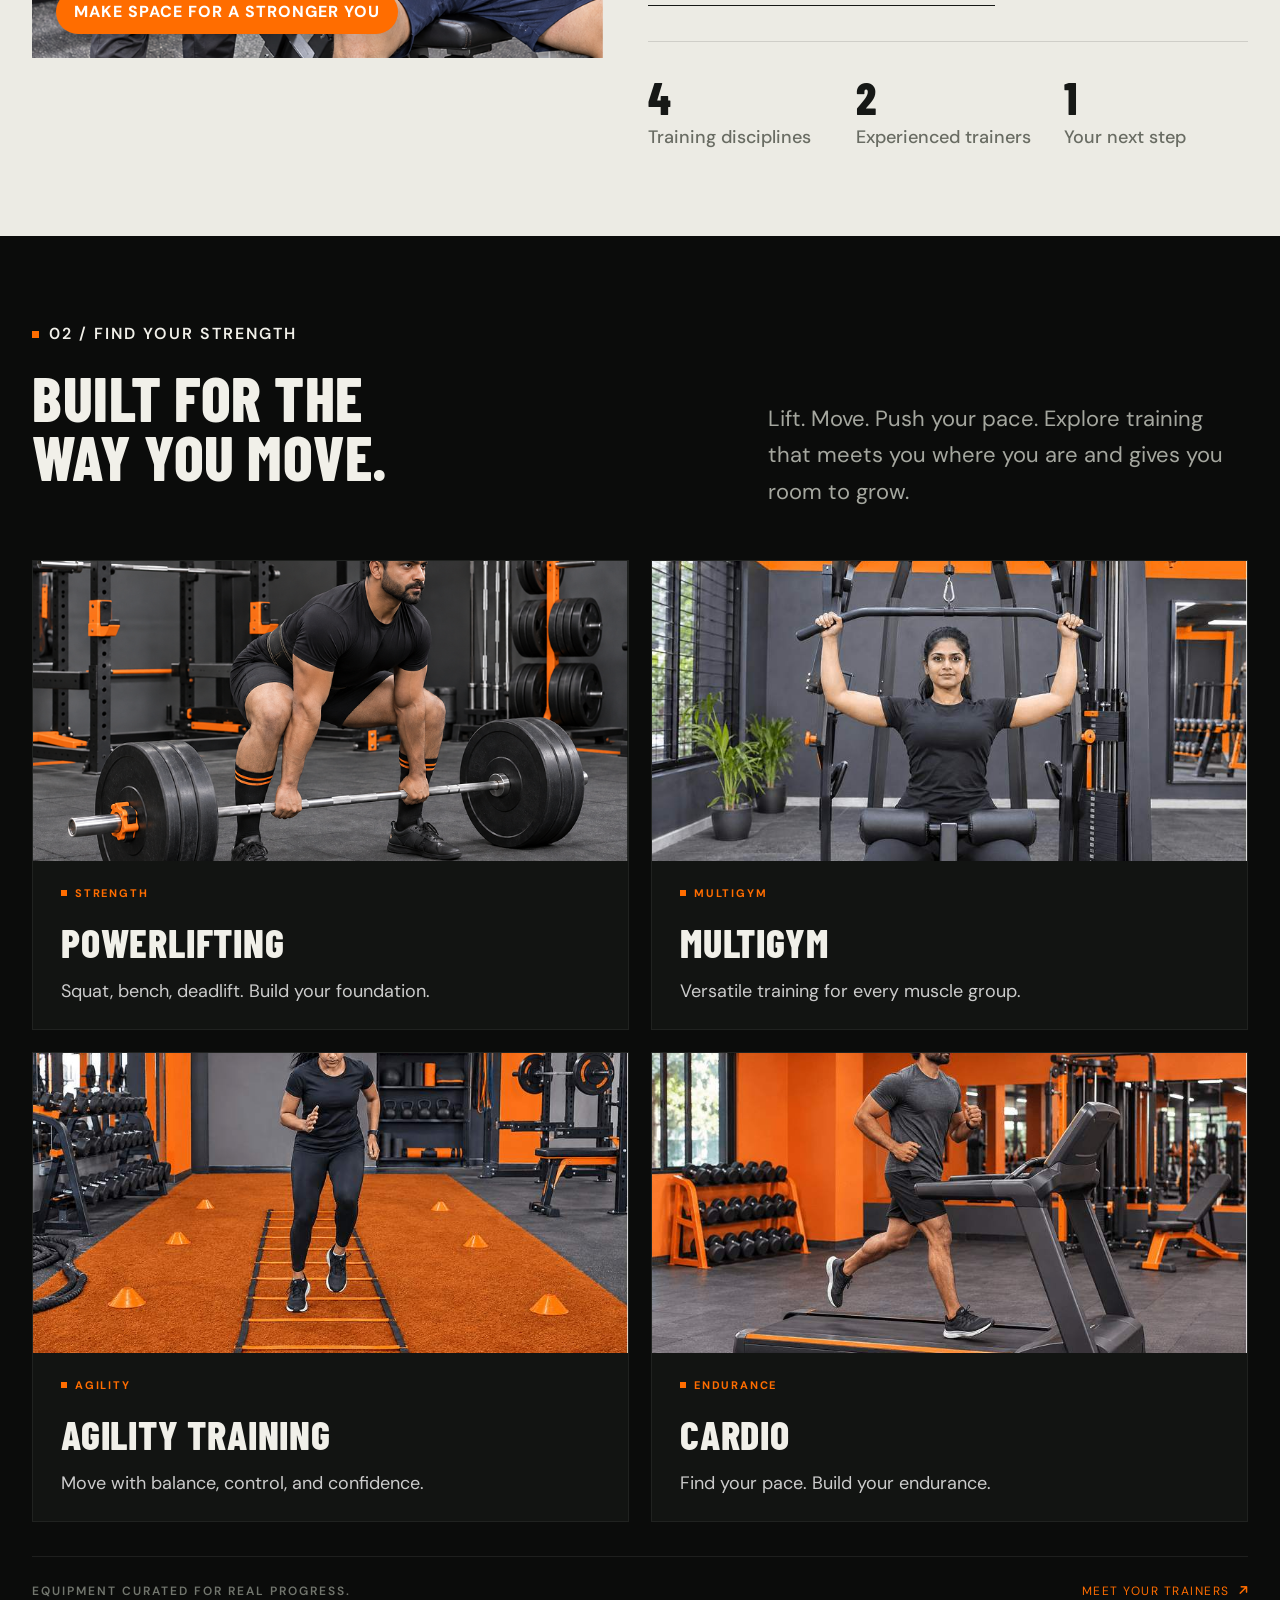
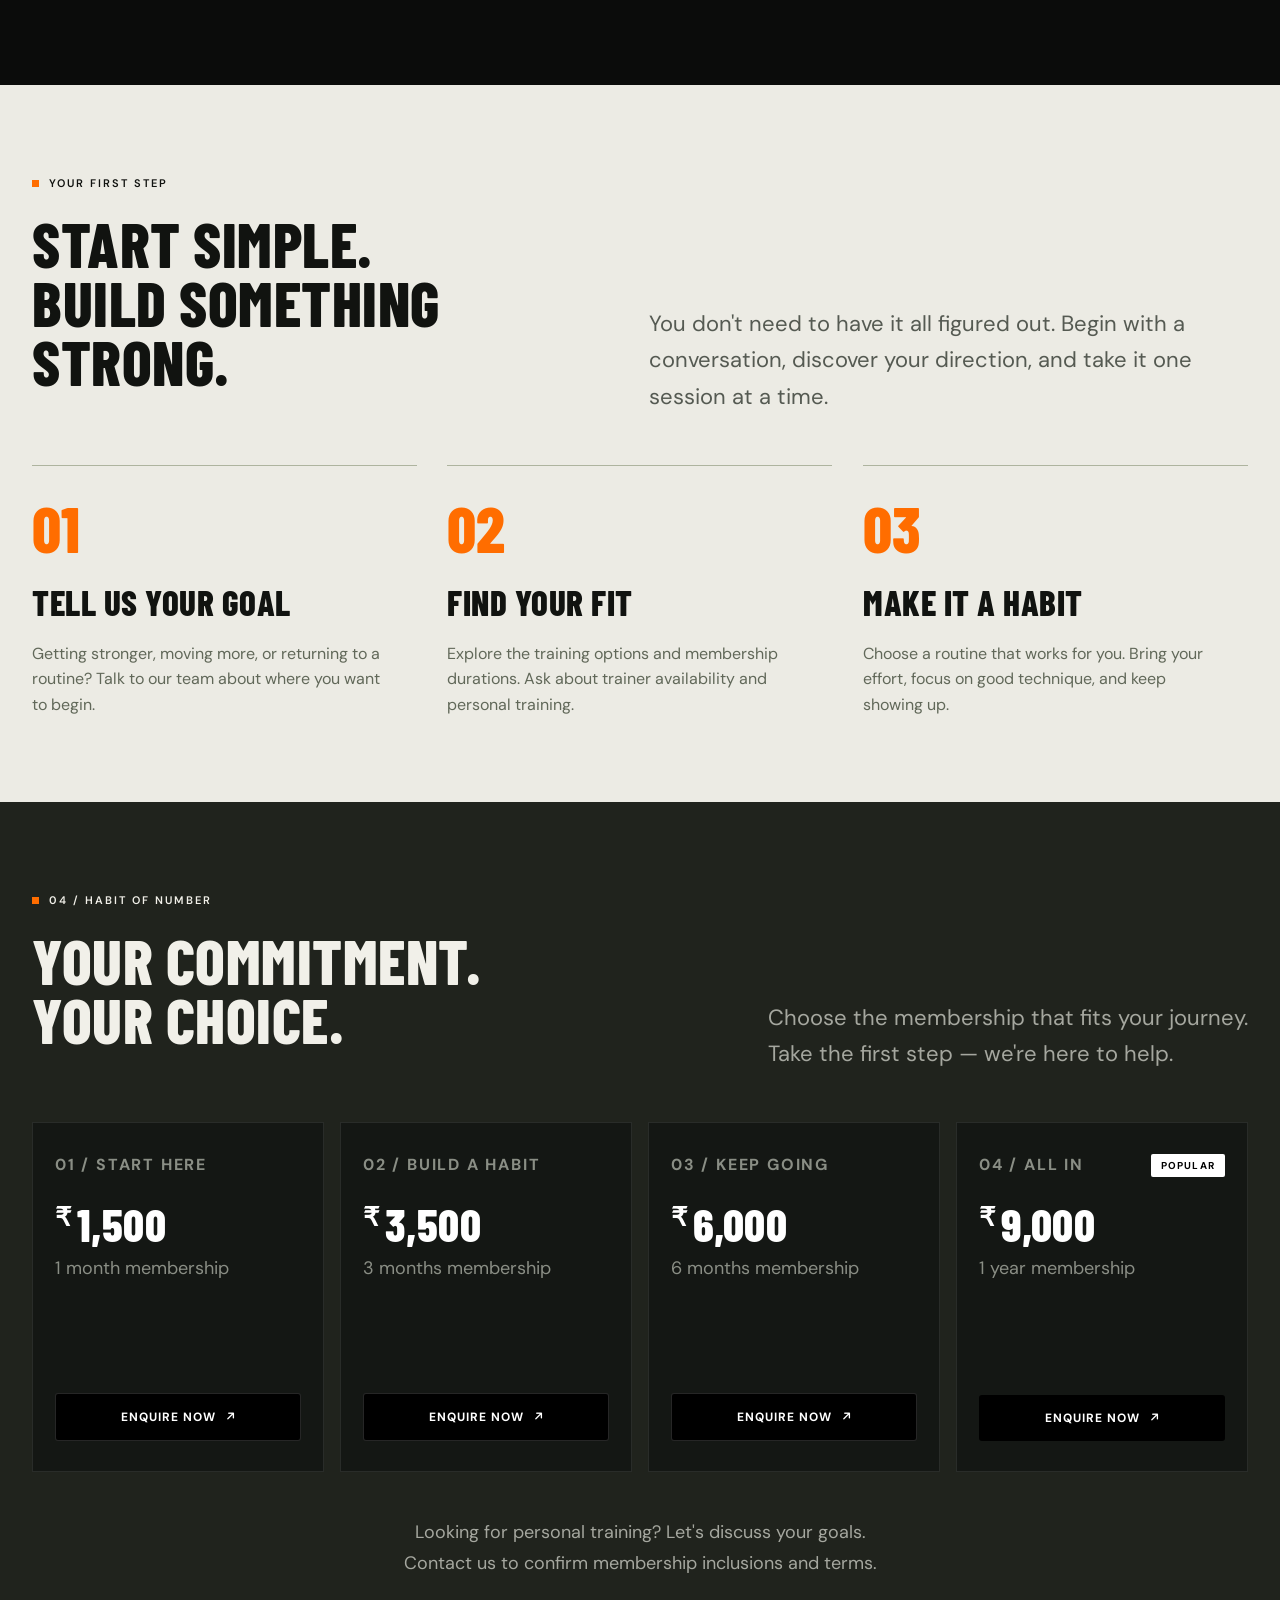
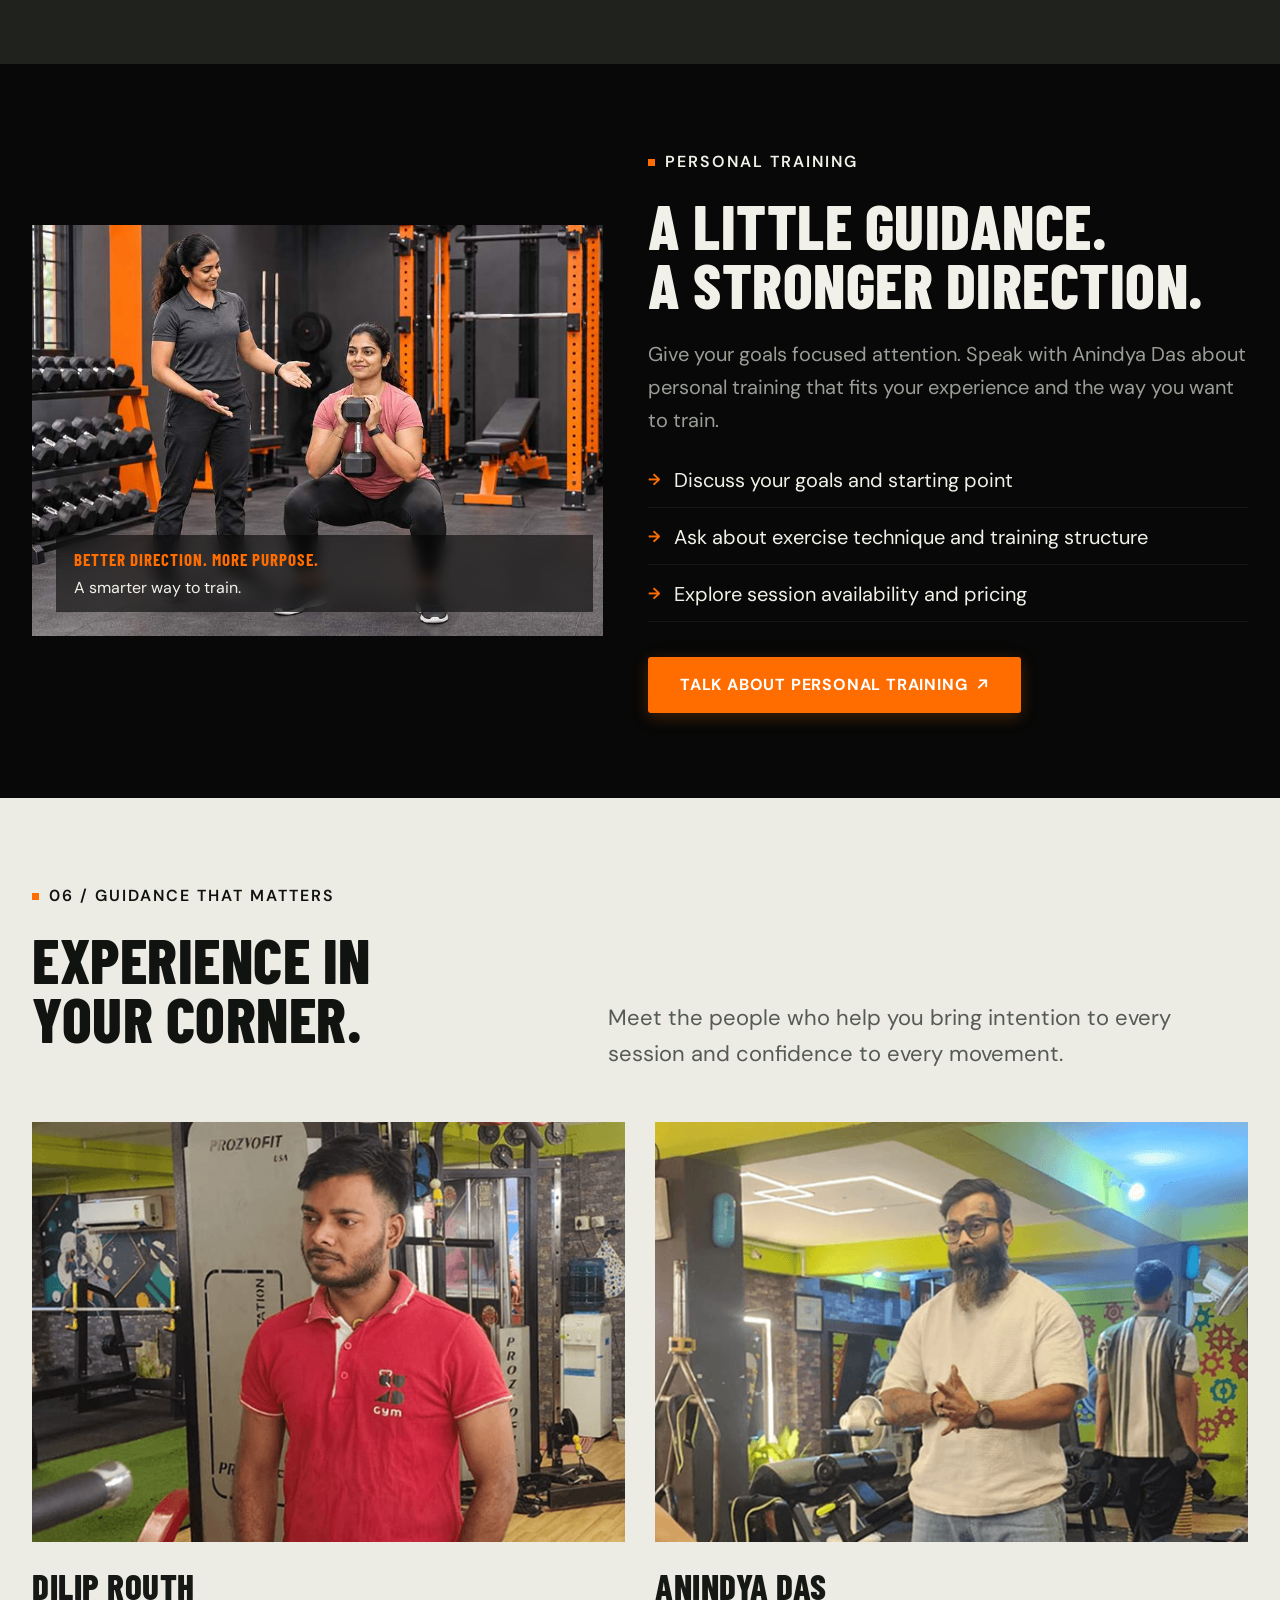
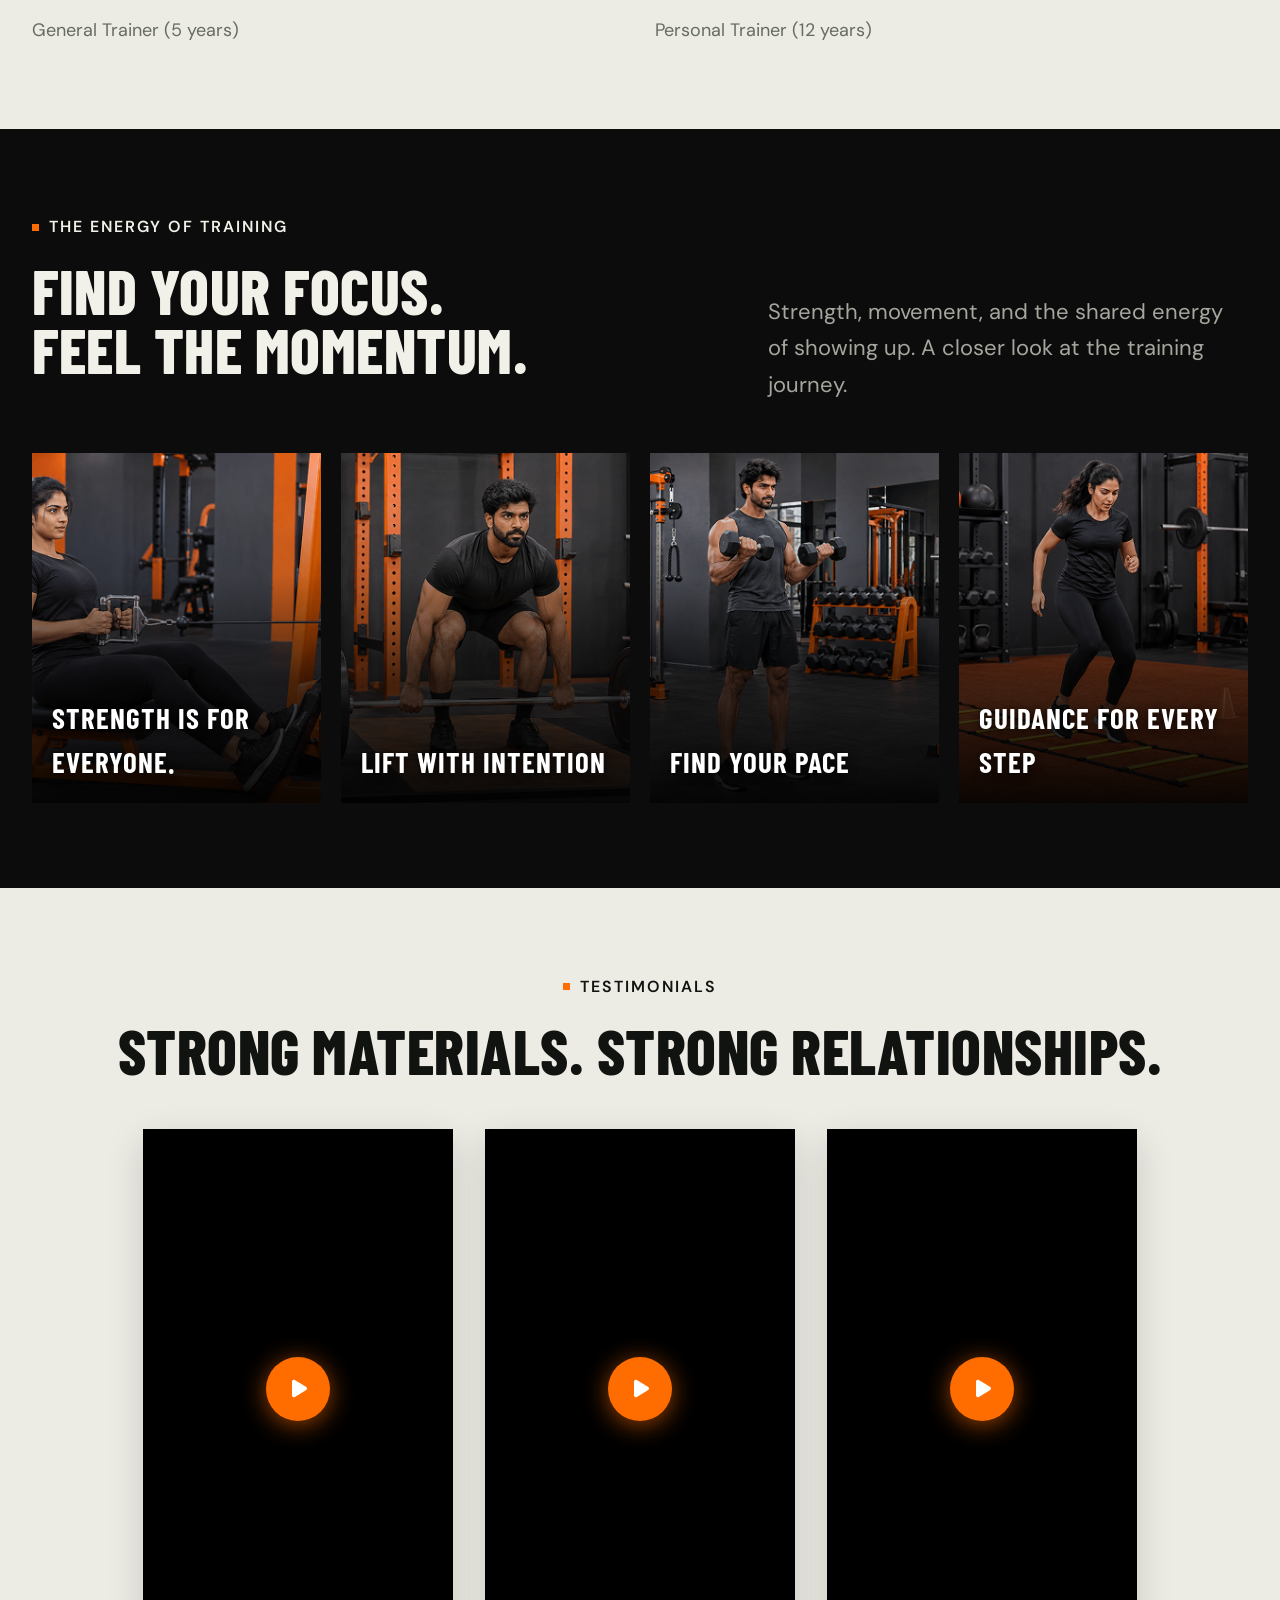
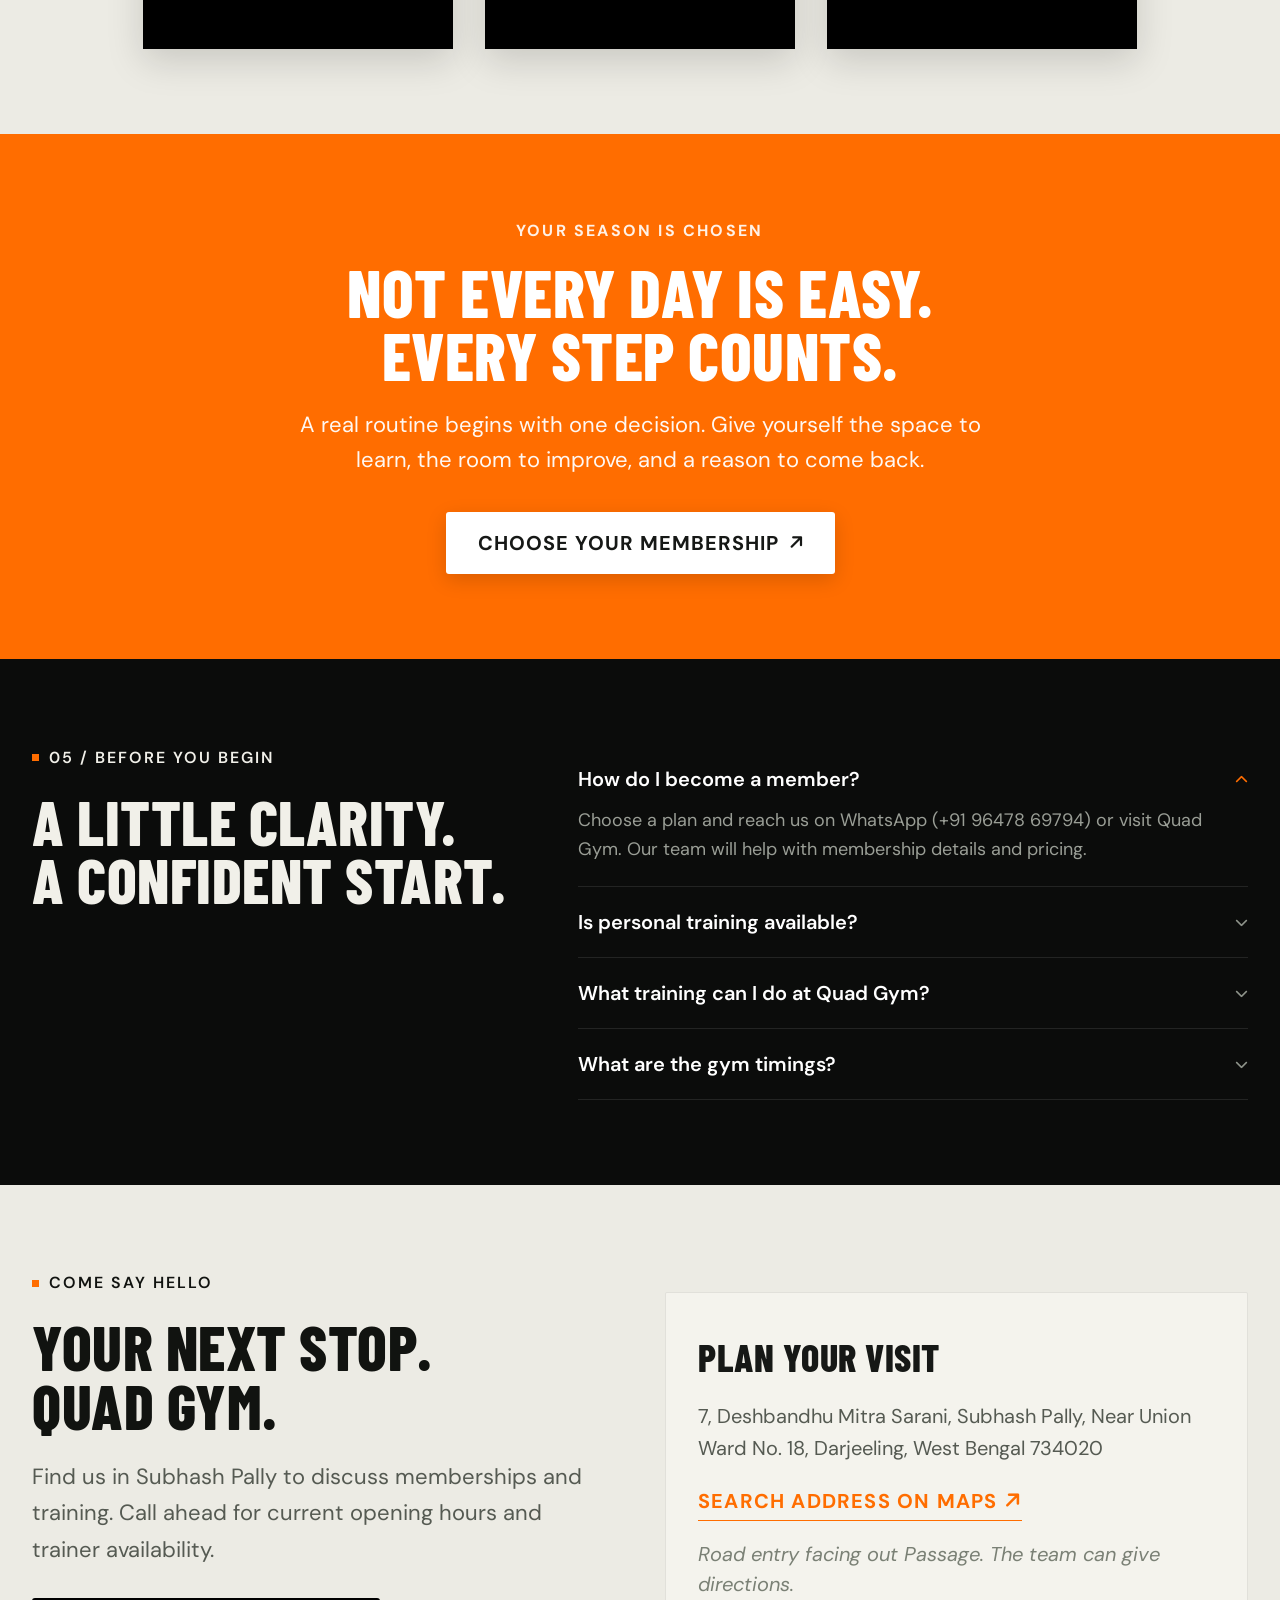
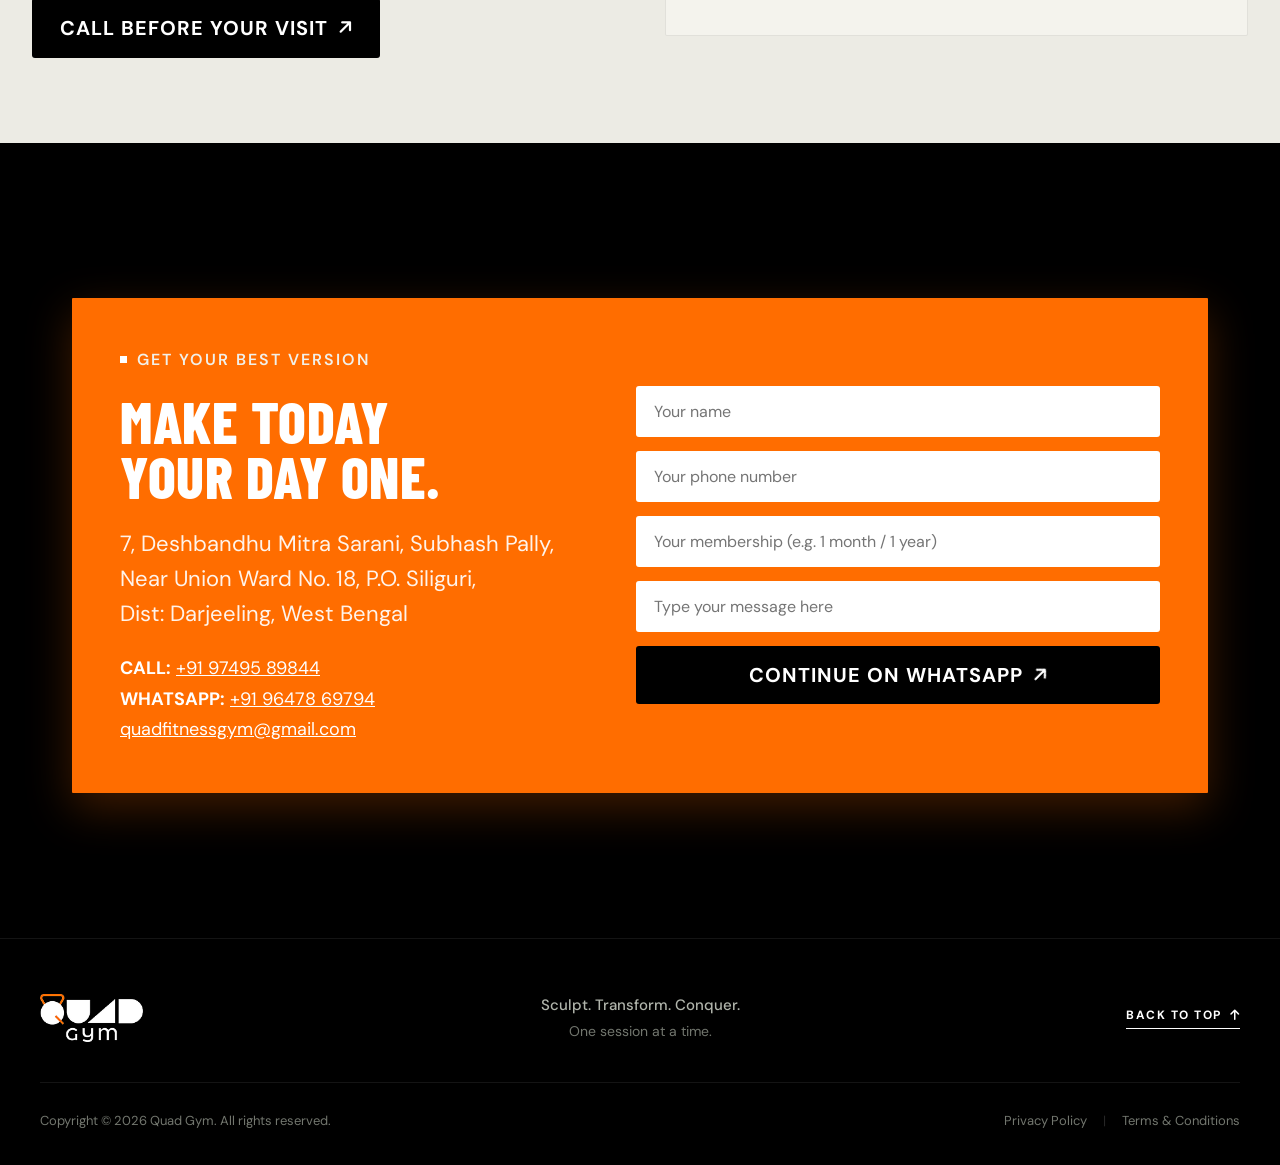
==== commit fbce8716: "home page effects done" ====
--- a/index.html
+++ b/index.html
@@ -1,5 +1,6 @@
 <!DOCTYPE html>
 <html lang="en">
+
 <head>
     <meta charset="UTF-8">
     <meta name="viewport" content="width=device-width, initial-scale=1.0">
@@ -8,17 +9,23 @@
     <!-- Google Fonts -->
     <link rel="preconnect" href="https://fonts.googleapis.com">
     <link rel="preconnect" href="https://fonts.gstatic.com" crossorigin>
-    <link href="https://fonts.googleapis.com/css2?family=Barlow+Condensed:ital,wght@0,300;0,400;0,500;0,600;0,700;0,800;0,900;1,700&family=DM+Sans:ital,opsz,wght@0,9..40,100..1000;1,9..40,100..1000&display=swap" rel="stylesheet">
+    <link
+        href="https://fonts.googleapis.com/css2?family=Barlow+Condensed:ital,wght@0,300;0,400;0,500;0,600;0,700;0,800;0,900;1,700&family=DM+Sans:ital,opsz,wght@0,9..40,100..1000;1,9..40,100..1000&display=swap"
+        rel="stylesheet">
 
     <!-- Font Awesome Icons -->
-    <link rel="stylesheet" href="https://cdnjs.cloudflare.com/ajax/libs/font-awesome/6.6.0/css/all.min.css" integrity="sha512-Kc323vGBEqzTmouAECnVceyQqyqdsSiqLQISBL29aUW4U/M7pSPA/gEUZQqv1cwx4OnYxTxve5UMg5GT6L4JJg==" crossorigin="anonymous" referrerpolicy="no-referrer" />
+    <link rel="stylesheet" href="https://cdnjs.cloudflare.com/ajax/libs/font-awesome/6.6.0/css/all.min.css"
+        integrity="sha512-Kc323vGBEqzTmouAECnVceyQqyqdsSiqLQISBL29aUW4U/M7pSPA/gEUZQqv1cwx4OnYxTxve5UMg5GT6L4JJg=="
+        crossorigin="anonymous" referrerpolicy="no-referrer" />
 
     <!-- Main Stylesheet -->
     <link rel="stylesheet" href="style/style.css">
 
     <!-- Responsive Stylesheet -->
+    <link rel="stylesheet" href="https://cdnjs.cloudflare.com/ajax/libs/animate.css/4.1.1/animate.min.css" />
     <link rel="stylesheet" href="style/responsive.css">
 </head>
+
 <body>
 
     <!-- ================= NAVBAR ================= -->
@@ -27,7 +34,7 @@
             <!-- Brand Logo -->
             <a href="#" class="brand-logo" aria-label="Quad Gym Home">
                 <div class="logo-box">
-                           <img src="assets/logo.png" alt="logo of Quad Gym">
+                    <img src="assets/logo.png" alt="logo of Quad Gym">
                 </div>
             </a>
 
@@ -51,7 +58,8 @@
             </div>
 
             <!-- Mobile Animated Hamburger Button -->
-            <button class="hamburger-btn" id="hamburger-btn" aria-label="Toggle navigation menu" aria-expanded="false" aria-controls="mobile-menu-panel">
+            <button class="hamburger-btn" id="hamburger-btn" aria-label="Toggle navigation menu" aria-expanded="false"
+                aria-controls="mobile-menu-panel">
                 <span class="hamburger-line line-1"></span>
                 <span class="hamburger-line line-2"></span>
                 <span class="hamburger-line line-3"></span>
@@ -61,7 +69,8 @@
 
     <!-- ================= MOBILE MENU OVERLAY & PANEL ================= -->
     <div class="mobile-menu-backdrop" id="mobile-menu-backdrop"></div>
-    <div class="mobile-menu-panel" id="mobile-menu-panel" role="dialog" aria-modal="true" aria-label="Mobile Navigation Menu">
+    <div class="mobile-menu-panel" id="mobile-menu-panel" role="dialog" aria-modal="true"
+        aria-label="Mobile Navigation Menu">
         <div class="mobile-menu-inner">
             <!-- Mobile Menu Header -->
             <div class="mobile-menu-header">
@@ -147,38 +156,38 @@
         <div class="hero-container">
             <div class="hero-content">
                 <!-- Location Tag -->
-                <div class="hero-tag">
+                <div class="hero-tag animate__animated animate__fadeInUp">
                     <span class="tag-square"></span>
                     <span class="tag-text tag-text-6">QUAD GYM &bull; SUBHASH PALLY, WEST BENGAL</span>
                 </div>
 
                 <!-- Main Punchline Heading -->
-                <h1 class="hero-title">
+                <h1 class="hero-title animate__animated animate__fadeInUp">
                     <span class="title-line title-white">SCULPT.</span>
                     <span class="title-line title-white">TRANSFORM.</span>
                     <span class="title-line title-orange">CONQUER.</span>
                 </h1>
 
                 <!-- Subtitle Description -->
-                <p class="hero-desc">
+                <p class="hero-desc animate__animated animate__fadeInUp">
                     Show up for yourself. Build your strength, find your rhythm, and take your next step with Quad Gym.
                 </p>
 
                 <!-- Action Button Group -->
-                <div class="hero-buttons">
+                <div class="hero-buttons animate__animated animate__fadeInUp">
                     <a href="#membership" class="btn btn-primary">
                         <span>FIND YOUR MEMBERSHIP</span>
-                       <i class="fa-solid fa-arrow-up fa-rotate-by" style="--fa-rotate-angle: 45deg;"></i>
+                        <i class="fa-solid fa-arrow-up fa-rotate-by" style="--fa-rotate-angle: 45deg;"></i>
                     </a>
                     <a href="#contact" class="btn btn-outline">
                         <span>LET'S TALK</span>
-                       <i class="fa-solid fa-arrow-up fa-rotate-by" style="--fa-rotate-angle: 45deg;"></i>
+                        <i class="fa-solid fa-arrow-up fa-rotate-by" style="--fa-rotate-angle: 45deg;"></i>
                     </a>
                 </div>
             </div>
 
             <!-- Bottom-right Floating Motto/Quote -->
-            <div class="hero-bottom-quote">
+            <div class="hero-bottom-quote animate__animated animate__slideInRight">
                 <div class="quote-accent-bar"></div>
                 <div class="quote-text-group">
                     <span class="quote-line">STRENGTH STARTS HERE.</span>
@@ -256,7 +265,7 @@
     <!-- ================= SECTION 1: MORE THAN A WORKOUT ================= -->
     <section class="about-section" id="about">
         <div class="section-container about-container">
-            <div class="about-image-col">
+            <div class="about-image-col animate__animated animate__slideOutLeft">
                 <div class="image-card">
                     <img src="assets/workout.png" alt="Personal training session at Quad Gym" class="section-img">
                     <div class="image-floating-badge">
@@ -265,24 +274,26 @@
                 </div>
             </div>
             <div class="about-content-col">
-                <div class="section-tag dark-tag">
+                <div class="section-tag dark-tag animate__animated animate__fadeInUp">
                     <span class="tag-square"></span>
                     <span class="tag-text tag-text-2">01 / MORE THAN A WORKOUT</span>
                 </div>
-                <h2 class="section-heading-dark">
+                <h2 class="section-heading-dark animate__animated animate__fadeInUp">
                     <span>YOUR GOALS.</span>
                     <span>YOUR JOURNEY.</span>
                     <span>YOUR GYM.</span>
                 </h2>
-                <div class="about-text-group">
-                    <p>Every fitness journey starts with a decision. At Quad Gym, we bring strength training, cardio, and agility together to help you move forward with confidence.</p>
-                    <p>From your first session to your next personal milestone, train with experienced guidance and a purpose that's entirely your own.</p>
-                </div>
-                <a href="#training" class="text-link-dark">
+                <div class="about-text-group animate__animated animate__fadeInUp">
+                    <p>Every fitness journey starts with a decision. At Quad Gym, we bring strength training, cardio,
+                        and agility together to help you move forward with confidence.</p>
+                    <p>From your first session to your next personal milestone, train with experienced guidance and a
+                        purpose that's entirely your own.</p>
+                </div>
+                <a href="#training" class="text-link-dark animate__animated animate__fadeInUp">
                     <span style="padding-right: 20px;">EXPLORE THE WAY WE TRAIN</span>
-                     <i class="fa-solid fa-arrow-up fa-rotate-by" style="--fa-rotate-angle: 45deg; font-size: 10px;"></i>
+                    <i class="fa-solid fa-arrow-up fa-rotate-by" style="--fa-rotate-angle: 45deg; font-size: 10px;"></i>
                 </a>
-                <div class="about-stats-row">
+                <div class="about-stats-row animate__animated animate__slideInRight">
                     <div class="stat-card">
                         <span class="stat-number">4</span>
                         <span class="stat-label">Training disciplines</span>
@@ -305,25 +316,26 @@
         <div class="section-container">
             <div class="section-header-split">
                 <div class="header-left">
-                    <div class="section-tag light-tag">
+                    <div class="section-tag light-tag animate__animated animate__fadeInUp">
                         <span class="tag-square"></span>
                         <span class="tag-text tag-text-3">02 / FIND YOUR STRENGTH</span>
                     </div>
-                    <h2 class="section-heading-light">
+                    <h2 class="section-heading-light animate__animated animate__fadeInUp">
                         <span>BUILT FOR THE</span>
                         <span>WAY YOU MOVE.</span>
                     </h2>
                 </div>
                 <div class="header-right">
-                    <p class="section-subtext-light">
-                        Lift. Move. Push your pace. Explore training that meets you where you are and gives you room to grow.
+                    <p class="section-subtext-light animate__animated animate__slideInRight">
+                        Lift. Move. Push your pace. Explore training that meets you where you are and gives you room to
+                        grow.
                     </p>
                 </div>
             </div>
 
             <div class="training-cards-grid">
                 <!-- Card 1 -->
-                <div class="training-card">
+                <div class="training-card animate__animated animate__fadeInUp">
                     <div class="training-card-img-wrap">
                         <img src="assets/strength1.png" alt="Powerlifting training" class="training-card-img">
                     </div>
@@ -338,7 +350,7 @@
                 </div>
 
                 <!-- Card 2 -->
-                <div class="training-card">
+                <div class="training-card animate__animated animate__fadeInUp">
                     <div class="training-card-img-wrap">
                         <img src="assets/strength2.jpg" alt="Multigym workout" class="training-card-img">
                     </div>
@@ -353,7 +365,7 @@
                 </div>
 
                 <!-- Card 3 -->
-                <div class="training-card">
+                <div class="training-card animate__animated animate__fadeInUp">
                     <div class="training-card-img-wrap">
                         <img src="assets/strength3.jpg" alt="Agility training" class="training-card-img">
                     </div>
@@ -368,7 +380,7 @@
                 </div>
 
                 <!-- Card 4 -->
-                <div class="training-card">
+                <div class="training-card animate__animated animate__fadeInUp">
                     <div class="training-card-img-wrap">
                         <img src="assets/strength4.jpg" alt="Cardio training" class="training-card-img">
                     </div>
@@ -383,11 +395,11 @@
                 </div>
             </div>
 
-            <div class="training-footer-bar">
+            <div class="training-footer-bar animate__animated animate__fadeInUp">
                 <span class="training-footer-note">EQUIPMENT CURATED FOR REAL PROGRESS.</span>
                 <a href="#facility" class="link-muted-arrow">
                     <span>Meet Your Trainers</span>
-                 <i class="fa-solid fa-arrow-up fa-rotate-by" style="--fa-rotate-angle: 45deg;"></i>
+                    <i class="fa-solid fa-arrow-up fa-rotate-by" style="--fa-rotate-angle: 45deg;"></i>
                 </a>
             </div>
         </div>
@@ -398,42 +410,46 @@
         <div class="section-container">
             <div class="section-header-split">
                 <div class="header-left">
-                    <div class="section-tag dark-tag">
+                    <div class="section-tag dark-tag animate__animated animate__fadeInUp">
                         <span class="tag-square"></span>
                         <span class="tag-text tag-text-4">YOUR FIRST STEP</span>
                     </div>
-                    <h2 class="section-heading-dark">
+                    <h2 class="section-heading-dark animate__animated animate__fadeInUp">
                         <span>START SIMPLE.</span>
                         <span>BUILD SOMETHING STRONG.</span>
                     </h2>
                 </div>
                 <div class="header-right">
-                    <p class="section-subtext-dark">
-                        You don't need to have it all figured out. Begin with a conversation, discover your direction, and take it one session at a time.
+                    <p class="section-subtext-dark animate__animated animate__slideInRight">
+                        You don't need to have it all figured out. Begin with a conversation, discover your direction,
+                        and take it one session at a time.
                     </p>
                 </div>
             </div>
 
             <div class="steps-grid">
                 <!-- Step 1 -->
-                <div class="step-card">
+                <div class="step-card animate__animated animate__fadeInUp">
                     <span class="step-num">01</span>
                     <h3 class="step-title">TELL US YOUR GOAL</h3>
-                    <p class="step-desc">Getting stronger, moving more, or returning to a routine? Talk to our team about where you want to begin.</p>
+                    <p class="step-desc">Getting stronger, moving more, or returning to a routine? Talk to our team
+                        about where you want to begin.</p>
                 </div>
 
                 <!-- Step 2 -->
-                <div class="step-card">
+                <div class="step-card animate__animated animate__fadeInUp">
                     <span class="step-num">02</span>
                     <h3 class="step-title">FIND YOUR FIT</h3>
-                    <p class="step-desc">Explore the training options and membership durations. Ask about trainer availability and personal training.</p>
+                    <p class="step-desc">Explore the training options and membership durations. Ask about trainer
+                        availability and personal training.</p>
                 </div>
 
                 <!-- Step 3 -->
-                <div class="step-card">
+                <div class="step-card animate__animated animate__fadeInUp">
                     <span class="step-num">03</span>
                     <h3 class="step-title">MAKE IT A HABIT</h3>
-                    <p class="step-desc">Choose a routine that works for you. Bring your effort, focus on good technique, and keep showing up.</p>
+                    <p class="step-desc">Choose a routine that works for you. Bring your effort, focus on good
+                        technique, and keep showing up.</p>
                 </div>
             </div>
         </div>
@@ -444,17 +460,17 @@
         <div class="section-container">
             <div class="section-header-split">
                 <div class="header-left">
-                    <div class="section-tag light-tag">
+                    <div class="section-tag light-tag animate__animated animate__fadeInUp">
                         <span class="tag-square"></span>
                         <span class="tag-text tag-text-5">04 / HABIT OF NUMBER</span>
                     </div>
-                    <h2 class="section-heading-light">
+                    <h2 class="section-heading-light animate__animated animate__fadeInUp">
                         <span>YOUR COMMITMENT.</span>
                         <span>YOUR CHOICE.</span>
                     </h2>
                 </div>
                 <div class="header-right">
-                    <p class="section-subtext-light">
+                    <p class="section-subtext-light animate__animated animate__slideInRight">
                         Choose the membership that fits your journey. Take the first step &mdash; we're here to help.
                     </p>
                 </div>
@@ -462,7 +478,7 @@
 
             <div class="pricing-grid">
                 <!-- Plan 1 -->
-                <div class="pricing-card">
+                <div class="pricing-card animate__animated animate__fadeInUp">
                     <div class="pricing-card-top">
                         <span class="pricing-plan-tag">01 / START HERE</span>
                         <div class="pricing-price-group">
@@ -479,7 +495,7 @@
                 </div>
 
                 <!-- Plan 2 -->
-                <div class="pricing-card">
+                <div class="pricing-card animate__animated animate__fadeInUp">
                     <div class="pricing-card-top">
                         <span class="pricing-plan-tag">02 / BUILD A HABIT</span>
                         <div class="pricing-price-group">
@@ -496,7 +512,7 @@
                 </div>
 
                 <!-- Plan 3 -->
-                <div class="pricing-card">
+                <div class="pricing-card animate__animated animate__fadeInUp">
                     <div class="pricing-card-top">
                         <span class="pricing-plan-tag">03 / KEEP GOING</span>
                         <div class="pricing-price-group">
@@ -513,7 +529,7 @@
                 </div>
 
                 <!-- Plan 4 (Featured Highlight) -->
-                <div class="pricing-card">
+                <div class="pricing-card animate__animated animate__fadeInUp">
                     <div class="pricing-card-top">
                         <div class="pricing-featured-header">
                             <span class="pricing-plan-tag">04 / ALL IN</span>
@@ -533,7 +549,7 @@
                 </div>
             </div>
 
-            <div class="pricing-footer-note">
+            <div class="pricing-footer-note animate__animated animate__fadeInUp">
                 <p>Looking for personal training? Let's discuss your goals.</p>
                 <p>Contact us to confirm membership inclusions and terms.</p>
             </div>
@@ -543,7 +559,7 @@
     <!-- ================= SECTION 5: PERSONAL TRAINING ================= -->
     <section class="personal-training-section" id="trainers">
         <div class="section-container pt-container">
-            <div class="pt-image-col">
+            <div class="pt-image-col animate__animated animate__slideOutLeft">
                 <div class="image-card">
                     <img src="assets/personal.jpg" alt="Personal Trainer Guidance at Quad Gym" class="section-img">
                     <div class="image-floating-badge-dark">
@@ -554,19 +570,20 @@
             </div>
 
             <div class="pt-content-col">
-                <div class="section-tag light-tag">
+                <div class="section-tag light-tag animate__animated animate__fadeInUp">
                     <span class="tag-square"></span>
                     <span class="tag-text tag-text-6">PERSONAL TRAINING</span>
                 </div>
-                <h2 class="section-heading-light section-heading-light-1">
+                <h2 class="section-heading-light section-heading-light-1 animate__animated animate__fadeInUp">
                     <span>A LITTLE GUIDANCE.</span>
                     <span>A STRONGER DIRECTION.</span>
                 </h2>
-                <p class="pt-desc">
-                    Give your goals focused attention. Speak with Anindya Das about personal training that fits your experience and the way you want to train.
+                <p class="pt-desc animate__animated animate__fadeInUp">
+                    Give your goals focused attention. Speak with Anindya Das about personal training that fits your
+                    experience and the way you want to train.
                 </p>
 
-                <ul class="pt-checklist">
+                <ul class="pt-checklist animate__animated animate__slideInRight">
                     <li>
                         <span class="checklist-bullet">&#8594;</span>
                         <span>Discuss your goals and starting point</span>
@@ -581,7 +598,7 @@
                     </li>
                 </ul>
 
-                <div class="pt-action">
+                <div class="pt-action animate__animated animate__fadeInUp">
                     <a href="#contact" class="btn btn-primary btn-pt">
                         <span>TALK ABOUT PERSONAL TRAINING</span>
                         <i class="fa-solid fa-arrow-up fa-rotate-by" style="--fa-rotate-angle: 45deg;"></i>
@@ -596,17 +613,17 @@
         <div class="section-container">
             <div class="section-header-split">
                 <div class="header-left">
-                    <div class="section-tag dark-tag">
+                    <div class="section-tag dark-tag animate__animated animate__fadeInUp">
                         <span class="tag-square"></span>
                         <span class="tag-text">06 / GUIDANCE THAT MATTERS</span>
                     </div>
-                    <h2 class="section-heading-dark">
+                    <h2 class="section-heading-dark animate__animated animate__fadeInUp">
                         <span>EXPERIENCE IN</span>
                         <span>YOUR CORNER.</span>
                     </h2>
                 </div>
                 <div class="header-right">
-                    <p class="section-subtext-dark">
+                    <p class="section-subtext-dark animate__animated animate__slideInRight">
                         Meet the people who help you bring intention to every session and confidence to every movement.
                     </p>
                 </div>
@@ -614,7 +631,7 @@
 
             <div class="trainers-grid">
                 <!-- Trainer 1 -->
-                <div class="trainer-card">
+                <div class="trainer-card animate__animated animate__fadeInUp">
                     <div class="trainer-img-wrap">
                         <img src="assets/trainer2.png" alt="Dilip Routh - General Trainer" class="trainer-img">
                     </div>
@@ -625,7 +642,7 @@
                 </div>
 
                 <!-- Trainer 2 -->
-                <div class="trainer-card">
+                <div class="trainer-card animate__animated animate__slideInRight">
                     <div class="trainer-img-wrap">
                         <img src="assets/trainer1.png" alt="Anindya Das - Personal Trainer" class="trainer-img">
                     </div>
@@ -643,17 +660,17 @@
         <div class="section-container">
             <div class="section-header-split">
                 <div class="header-left">
-                    <div class="section-tag light-tag">
+                    <div class="section-tag light-tag animate__animated animate__fadeInUp">
                         <span class="tag-square"></span>
                         <span class="tag-text tag-text-6">THE ENERGY OF TRAINING</span>
                     </div>
-                    <h2 class="section-heading-light">
+                    <h2 class="section-heading-light animate__animated animate__fadeInUp">
                         <span>FIND YOUR FOCUS.</span>
                         <span>FEEL THE MOMENTUM.</span>
                     </h2>
                 </div>
                 <div class="header-right">
-                    <p class="section-subtext-light">
+                    <p class="section-subtext-light animate__animated animate__slideInRight">
                         Strength, movement, and the shared energy of showing up. A closer look at the training journey.
                     </p>
                 </div>
@@ -662,7 +679,7 @@
             <!-- Horizontal scroll track on responsive -->
             <div class="energy-scroll-container">
                 <div class="energy-grid">
-                    <div class="energy-card">
+                    <div class="energy-card animate__animated animate__fadeInUp">
                         <div class="energy-img-wrap">
                             <img src="assets/ENERGY1.png" alt="Strength over ego" class="energy-img">
                         </div>
@@ -670,7 +687,7 @@
                             <span>Strength is for everyone.</span>
                         </div>
                     </div>
-                    <div class="energy-card">
+                    <div class="energy-card animate__animated animate__fadeInUp">
                         <div class="energy-img-wrap">
                             <img src="assets/ENERGY2.png" alt="Lift with intention" class="energy-img">
                         </div>
@@ -678,7 +695,7 @@
                             <span>LIFT WITH INTENTION</span>
                         </div>
                     </div>
-                    <div class="energy-card">
+                    <div class="energy-card animate__animated animate__fadeInUp">
                         <div class="energy-img-wrap">
                             <img src="assets/ENERGY3.png" alt="Find your pace" class="energy-img">
                         </div>
@@ -686,7 +703,7 @@
                             <span>FIND YOUR PACE</span>
                         </div>
                     </div>
-                    <div class="energy-card">
+                    <div class="energy-card animate__animated animate__fadeInUp">
                         <div class="energy-img-wrap">
                             <img src="assets/ENERGY4.png" alt="Guidance for every step" class="energy-img">
                         </div>
@@ -702,7 +719,7 @@
     <!-- ================= SECTION 8: TESTIMONIALS ================= -->
     <section class="testimonials-section" id="testimonials">
         <div class="section-container">
-            <div class="testimonials-header">
+            <div class="testimonials-header animate__animated animate__fadeInUp">
                 <div class="section-tag dark-tag">
                     <span class="tag-square"></span>
                     <span class="tag-text">TESTIMONIALS</span>
@@ -716,7 +733,7 @@
             <div class="testimonials-scroll-container">
                 <div class="testimonials-grid">
                     <!-- Video 1 -->
-                    <div class="testimonial-card" data-video-src="assets/testimonial1.mp4">
+                    <div class="testimonial-card animate__animated animate__fadeInUp" data-video-src="assets/testimonial1.mp4">
                         <div class="video-wrapper">
                             <video class="testimonial-video" playsinline preload="metadata" muted>
                                 <source src="assets/testimonial1.mp4" type="video/mp4">
@@ -730,7 +747,7 @@
                     </div>
 
                     <!-- Video 2 -->
-                    <div class="testimonial-card" data-video-src="assets/testimonial2.mp4">
+                    <div class="testimonial-card animate__animated animate__fadeInUp" data-video-src="assets/testimonial2.mp4">
                         <div class="video-wrapper">
                             <video class="testimonial-video" playsinline preload="metadata" muted>
                                 <source src="assets/testimonial2.mp4" type="video/mp4">
@@ -744,7 +761,7 @@
                     </div>
 
                     <!-- Video 3 -->
-                    <div class="testimonial-card" data-video-src="assets/testimonial3.mp4">
+                    <div class="testimonial-card animate__animated animate__fadeInUp" data-video-src="assets/testimonial3.mp4">
                         <div class="video-wrapper">
                             <video class="testimonial-video" playsinline preload="metadata" muted>
                                 <source src="assets/testimonial3.mp4" type="video/mp4">
@@ -764,15 +781,16 @@
     <!-- ================= SECTION 9: ORANGE CTA BANNER ================= -->
     <section class="cta-banner-section">
         <div class="section-container cta-banner-container">
-            <span class="cta-banner-tag">YOUR SEASON IS CHOSEN</span>
-            <h2 class="cta-banner-title">
+            <span class="cta-banner-tag animate__animated animate__fadeInUp">YOUR SEASON IS CHOSEN</span>
+            <h2 class="cta-banner-title animate__animated animate__fadeInUp">
                 <span>NOT EVERY DAY IS EASY.</span>
                 <span>EVERY STEP COUNTS.</span>
             </h2>
-            <p class="cta-banner-subtext">
-                A real routine begins with one decision. Give yourself the space to learn, the room to improve, and a reason to come back.
+            <p class="cta-banner-subtext animate__animated animate__fadeInUp">
+                A real routine begins with one decision. Give yourself the space to learn, the room to improve, and a
+                reason to come back.
             </p>
-            <div class="cta-banner-action">
+            <div class="cta-banner-action animate__animated animate__fadeInUp">
                 <a href="#membership" class="btn btn-cta-white">
                     <span>CHOOSE YOUR MEMBERSHIP</span>
                     <i class="fa-solid fa-arrow-up fa-rotate-by" style="--fa-rotate-angle: 45deg;"></i>
@@ -784,7 +802,7 @@
     <!-- ================= SECTION 10: FAQ ================= -->
     <section class="faq-section" id="faq">
         <div class="section-container faq-container">
-            <div class="faq-header-col">
+            <div class="faq-header-col animate__animated animate__slideOutLeft">
                 <div class="section-tag light-tag">
                     <span class="tag-square"></span>
                     <span class="tag-text tag-text-6">05 / BEFORE YOU BEGIN</span>
@@ -798,46 +816,50 @@
             <div class="faq-accordion-col">
                 <div class="faq-accordion">
                     <!-- Item 1 (open by default) -->
-                    <div class="faq-item is-open">
+                    <div class="faq-item is-open animate__animated animate__fadeInUp">
                         <button class="faq-question" aria-expanded="true">
                             <span>How do I become a member?</span>
                             <i class="fa-solid fa-chevron-down faq-arrow"></i>
                         </button>
                         <div class="faq-answer">
-                            <p>Choose a plan and reach us on WhatsApp (+91 96478 69794) or visit Quad Gym. Our team will help with membership details and pricing.</p>
+                            <p>Choose a plan and reach us on WhatsApp (+91 96478 69794) or visit Quad Gym. Our team will
+                                help with membership details and pricing.</p>
                         </div>
                     </div>
 
                     <!-- Item 2 -->
-                    <div class="faq-item">
+                    <div class="faq-item animate__animated animate__fadeInUp">
                         <button class="faq-question" aria-expanded="false">
                             <span>Is personal training available?</span>
                             <i class="fa-solid fa-chevron-down faq-arrow"></i>
                         </button>
                         <div class="faq-answer">
-                            <p>Yes, personal training is available with experienced trainers who build a program customized to your fitness level, goals, and schedule.</p>
+                            <p>Yes, personal training is available with experienced trainers who build a program
+                                customized to your fitness level, goals, and schedule.</p>
                         </div>
                     </div>
 
                     <!-- Item 3 -->
-                    <div class="faq-item">
+                    <div class="faq-item animate__animated animate__fadeInUp">
                         <button class="faq-question" aria-expanded="false">
                             <span>What training can I do at Quad Gym?</span>
                             <i class="fa-solid fa-chevron-down faq-arrow"></i>
                         </button>
                         <div class="faq-answer">
-                            <p>We offer powerlifting, functional multi-gym training, agility training, and cardio equipment tailored for all fitness levels.</p>
+                            <p>We offer powerlifting, functional multi-gym training, agility training, and cardio
+                                equipment tailored for all fitness levels.</p>
                         </div>
                     </div>
 
                     <!-- Item 4 -->
-                    <div class="faq-item">
+                    <div class="faq-item animate__animated animate__fadeInUp">
                         <button class="faq-question" aria-expanded="false">
                             <span>What are the gym timings?</span>
                             <i class="fa-solid fa-chevron-down faq-arrow"></i>
                         </button>
                         <div class="faq-answer">
-                            <p>Monday to Sunday: 6:00 AM &ndash; 10:00 PM. Special trainer hours and personal training sessions are scheduled by appointment.</p>
+                            <p>Monday to Sunday: 6:00 AM &ndash; 10:00 PM. Special trainer hours and personal training
+                                sessions are scheduled by appointment.</p>
                         </div>
                     </div>
                 </div>
@@ -849,28 +871,30 @@
     <section class="visit-section" id="visit">
         <div class="section-container visit-container">
             <div class="visit-left-col">
-                <div class="section-tag dark-tag">
+                <div class="section-tag dark-tag animate__animated animate__fadeInUp">
                     <span class="tag-square"></span>
                     <span class="tag-text">COME SAY HELLO</span>
                 </div>
-                <h2 class="section-heading-dark">
+                <h2 class="section-heading-dark animate__animated animate__fadeInUp">
                     <span>YOUR NEXT STOP.</span>
                     <span>QUAD GYM.</span>
                 </h2>
-                <p class="visit-subtext">
-                    Find us in Subhash Pally to discuss memberships and training. Call ahead for current opening hours and trainer availability.
+                <p class="visit-subtext animate__animated animate__fadeInUp">
+                    Find us in Subhash Pally to discuss memberships and training. Call ahead for current opening hours
+                    and trainer availability.
                 </p>
-                <a href="tel:+919749589844" class="btn btn-visit-dark">
+                <a href="tel:+919749589844" class="btn btn-visit-dark animate__animated animate__fadeInUp">
                     <span>CALL BEFORE YOUR VISIT</span>
                     <i class="fa-solid fa-arrow-up fa-rotate-by" style="--fa-rotate-angle: 45deg;"></i>
                 </a>
             </div>
 
-            <div class="visit-right-col">
+            <div class="visit-right-col animate__animated animate__slideInRight">
                 <div class="visit-card">
                     <h3 class="visit-card-title">PLAN YOUR VISIT</h3>
                     <p class="visit-card-address">
-                        7, Deshbandhu Mitra Sarani, Subhash Pally, Near Union Ward No. 18, Darjeeling, West Bengal 734020
+                        7, Deshbandhu Mitra Sarani, Subhash Pally, Near Union Ward No. 18, Darjeeling, West Bengal
+                        734020
                     </p>
                     <a href="https://maps.google.com" target="_blank" rel="noopener noreferrer" class="visit-maps-link">
                         <span>SEARCH ADDRESS ON MAPS</span>
@@ -888,7 +912,7 @@
     <section class="contact-banner-section" id="contact">
         <div class="section-container contact-banner-wrap">
             <div class="contact-banner-card">
-                <div class="contact-banner-left">
+                <div class="contact-banner-left animate__animated animate__slideOutLeft">
                     <div class="section-tag light-tag">
                         <span class="tag-square" style="background-color: #fff;"></span>
                         <span class="tag-text tag-text-3">GET YOUR BEST VERSION</span>
@@ -904,28 +928,34 @@
                     </div>
                     <div class="contact-direct-links">
                         <p><strong>CALL:</strong> <a href="tel:+919749589844">+91 97495 89844</a></p>
-                        <p><strong>WHATSAPP:</strong> <a href="https://wa.me/919647869794" target="_blank">+91 96478 69794</a></p>
+                        <p><strong>WHATSAPP:</strong> <a href="https://wa.me/919647869794" target="_blank">+91 96478
+                                69794</a></p>
                         <p><a href="mailto:quadfitnessgym@gmail.com">quadfitnessgym@gmail.com</a></p>
                     </div>
                 </div>
 
-                <div class="contact-banner-right">
-                    <form class="whatsapp-lead-form" id="whatsapp-lead-form" onsubmit="event.preventDefault(); window.open('https://wa.me/919647869794?text=' + encodeURIComponent('Hi Quad Gym, I would like to enquire about membership and training!'), '_blank');">
+                <div class="contact-banner-right animate__animated animate__slideInRight">
+                    <form class="whatsapp-lead-form" id="whatsapp-lead-form"
+                        onsubmit="event.preventDefault(); window.open('https://wa.me/919647869794?text=' + encodeURIComponent('Hi Quad Gym, I would like to enquire about membership and training!'), '_blank');">
                         <div class="form-group">
                             <label for="lead-name" class="visually-hidden">Your name</label>
-                            <input type="text" id="lead-name" name="name" placeholder="Your name" required class="lead-input">
+                            <input type="text" id="lead-name" name="name" placeholder="Your name" required
+                                class="lead-input">
                         </div>
                         <div class="form-group">
                             <label for="lead-phone" class="visually-hidden">Your phone number</label>
-                            <input type="tel" id="lead-phone" name="phone" placeholder="Your phone number" required class="lead-input">
+                            <input type="tel" id="lead-phone" name="phone" placeholder="Your phone number" required
+                                class="lead-input">
                         </div>
                         <div class="form-group">
                             <label for="lead-interest" class="visually-hidden">Your membership</label>
-                            <input type="text" id="lead-interest" name="interest" placeholder="Your membership (e.g. 1 month / 1 year)" class="lead-input">
+                            <input type="text" id="lead-interest" name="interest"
+                                placeholder="Your membership (e.g. 1 month / 1 year)" class="lead-input">
                         </div>
                         <div class="form-group">
                             <label for="lead-message" class="visually-hidden">Type your message here</label>
-                            <input type="text" id="lead-message" name="message" placeholder="Type your message here" class="lead-input">
+                            <input type="text" id="lead-message" name="message" placeholder="Type your message here"
+                                class="lead-input">
                         </div>
                         <button type="submit" class="btn btn-whatsapp-submit">
                             <span>CONTINUE ON WHATSAPP</span>
@@ -996,4 +1026,5 @@
     <!-- Main JavaScript File -->
     <script src="script/script.js"></script>
 </body>
+
 </html>
--- a/style/style.css
+++ b/style/style.css
@@ -2212,3 +2212,35 @@
     object-fit: cover;
     display: block;
 }
+
+/* ==========================================================================
+   ANIMATE.CSS CUSTOM ENHANCEMENTS
+   ========================================================================== */
+
+:root {
+    --animate-duration: 0.85s;
+    --animate-delay: 0.15s;
+}
+
+/* Ensure slideOutLeft behaves as an entrance animation from left into view */
+@keyframes quadSlideInLeft {
+    from {
+        opacity: 0;
+        transform: translate3d(-50px, 0, 0);
+    }
+    to {
+        opacity: 1;
+        visibility: visible;
+        transform: translate3d(0, 0, 0);
+    }
+}
+
+.animate__slideOutLeft {
+    animation-name: quadSlideInLeft !important;
+}
+
+/* Ensure smooth hardware acceleration for animated elements */
+.animate__animated {
+    will-change: transform, opacity;
+}
+
--- a/style/responsive.css
+++ b/style/responsive.css
@@ -819,7 +819,7 @@
     }
 
     .about-stats-row {
-        grid-template-columns: 1fr;
+        grid-template-columns: 1fr 1fr;
         gap: 20px;
         padding-top: 25px;
     }
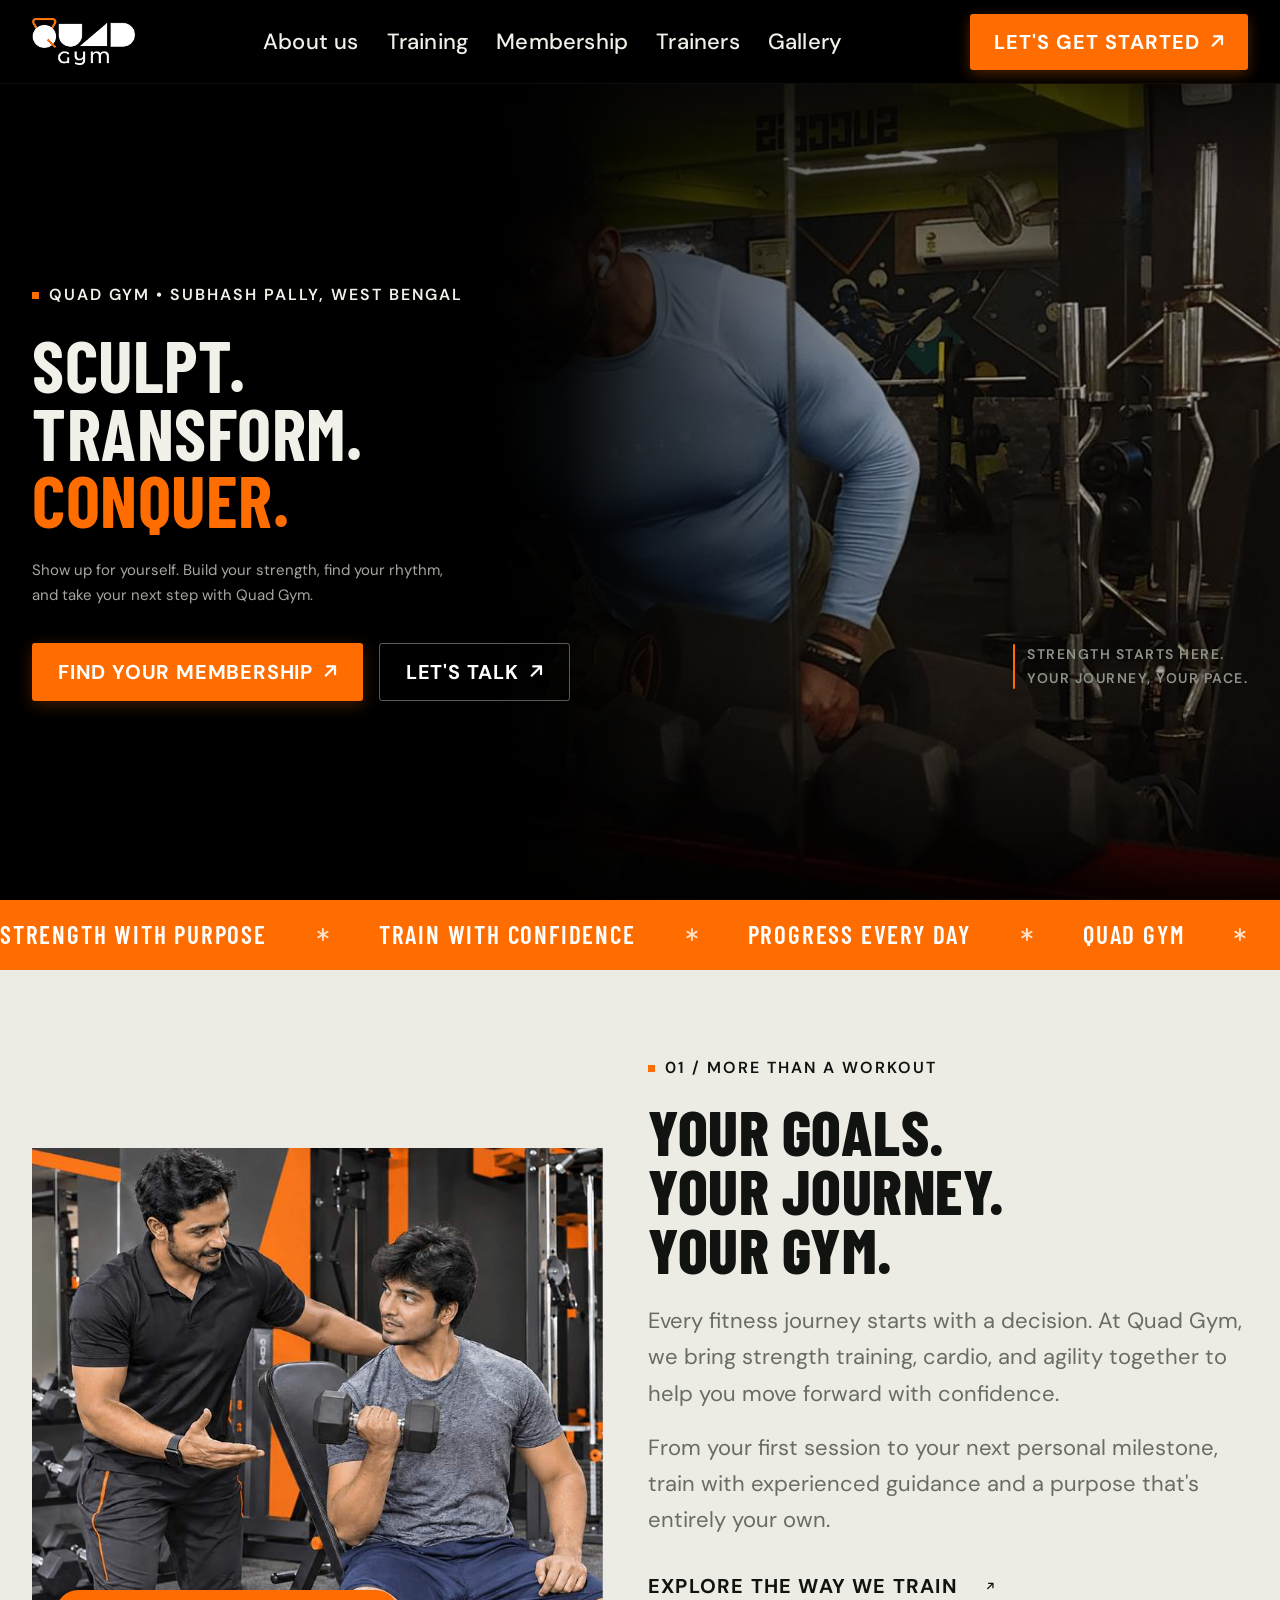
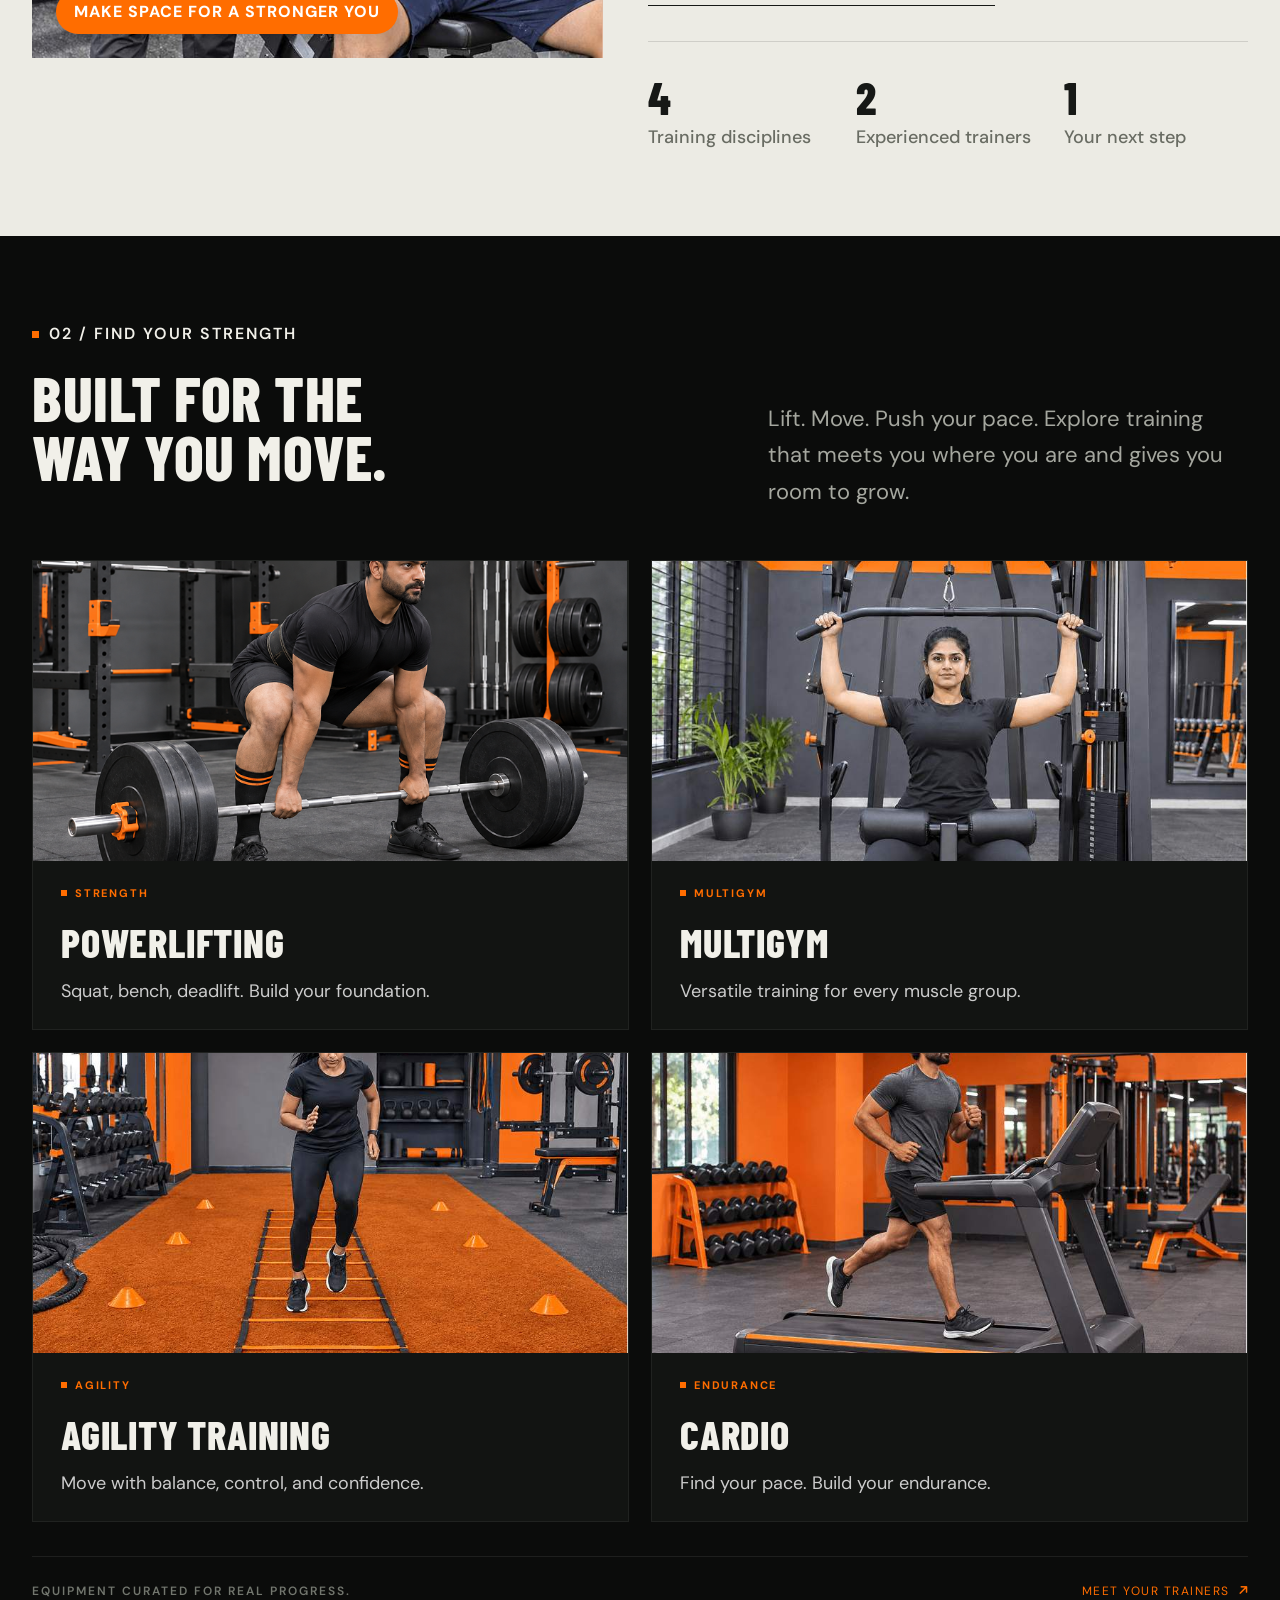
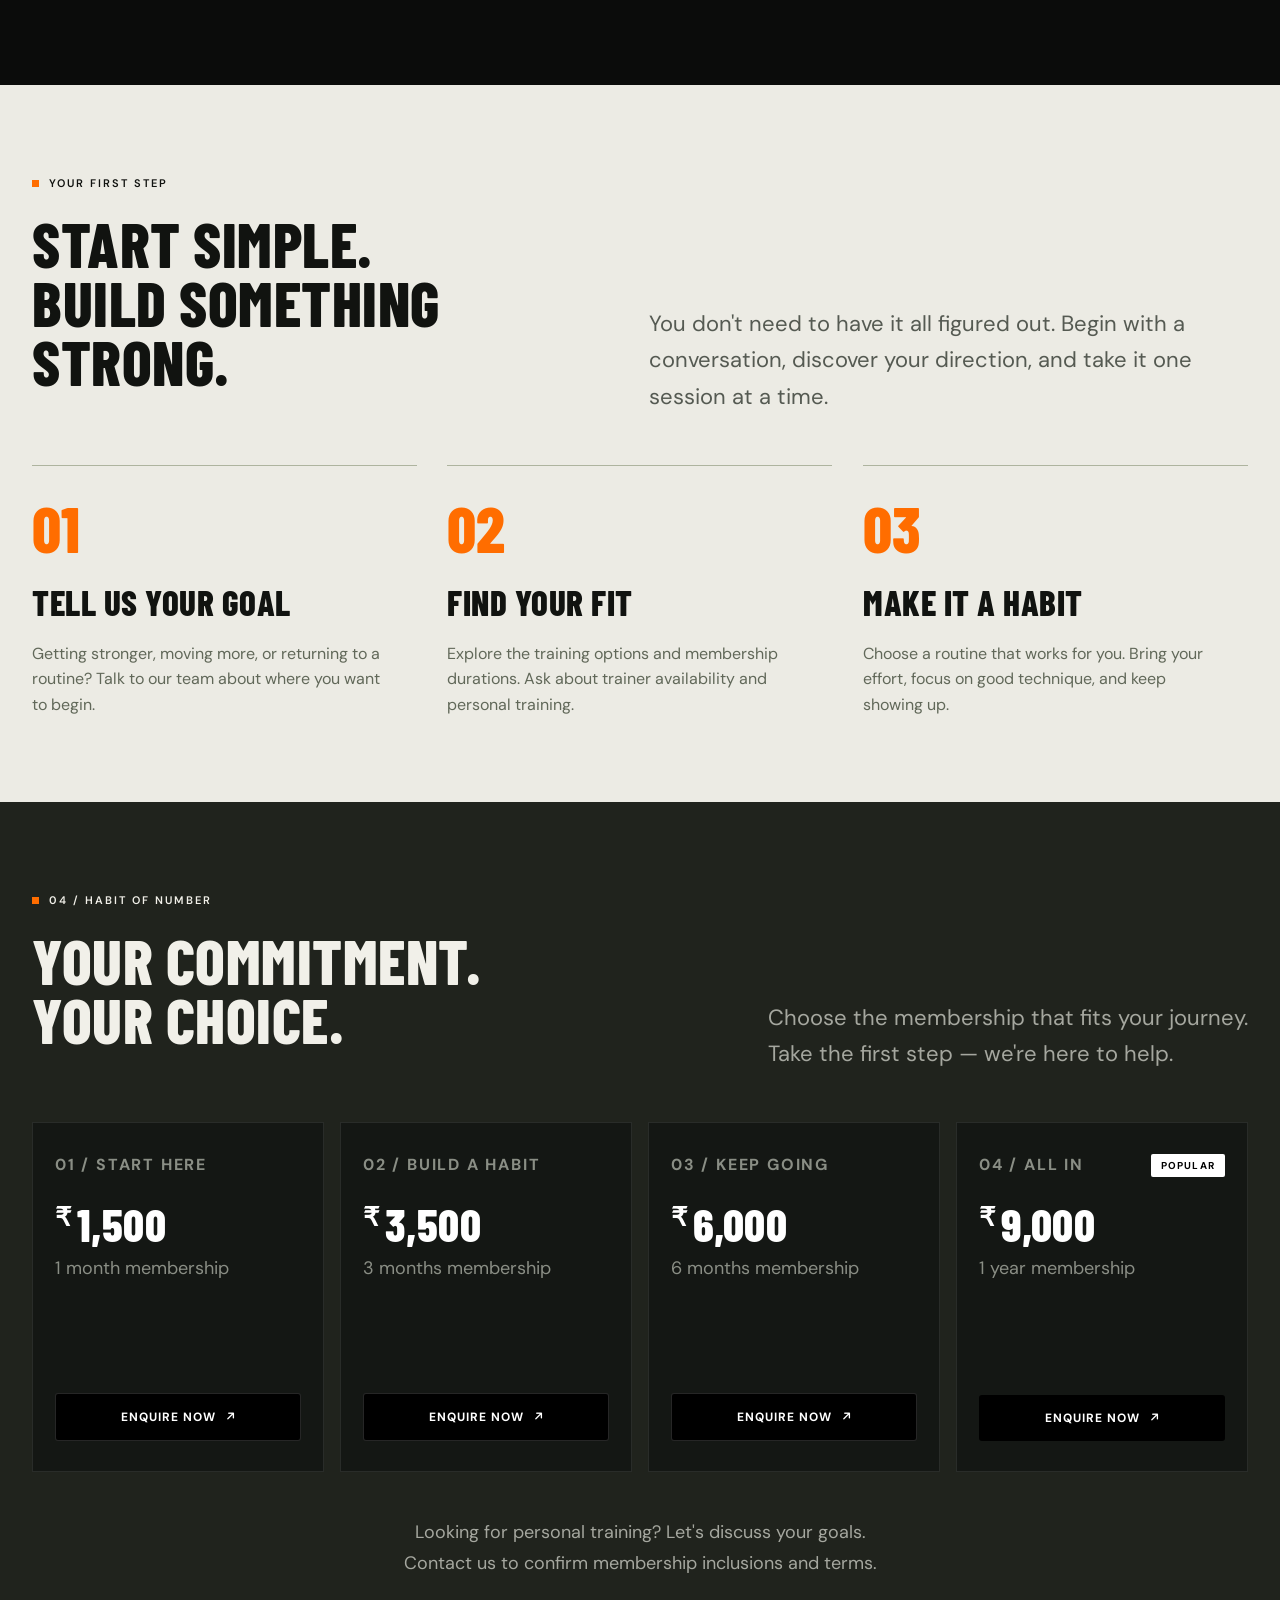
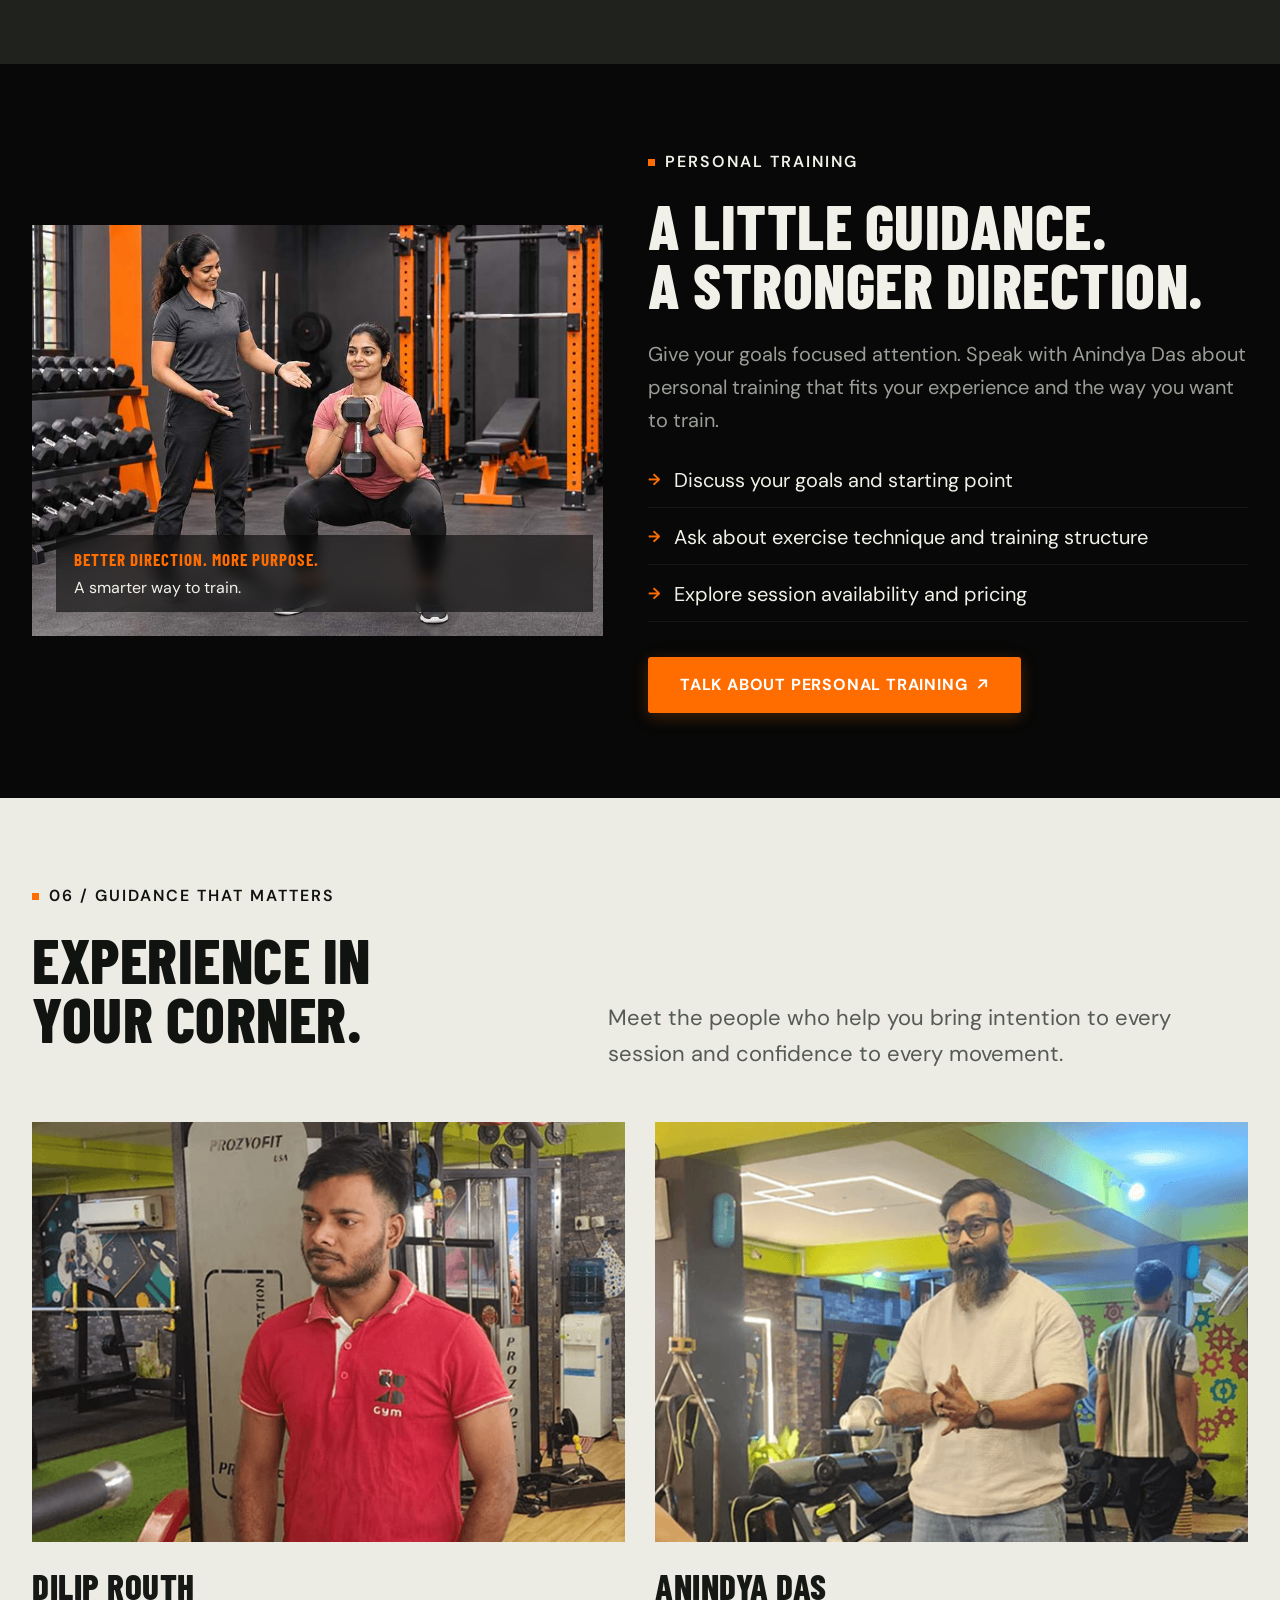
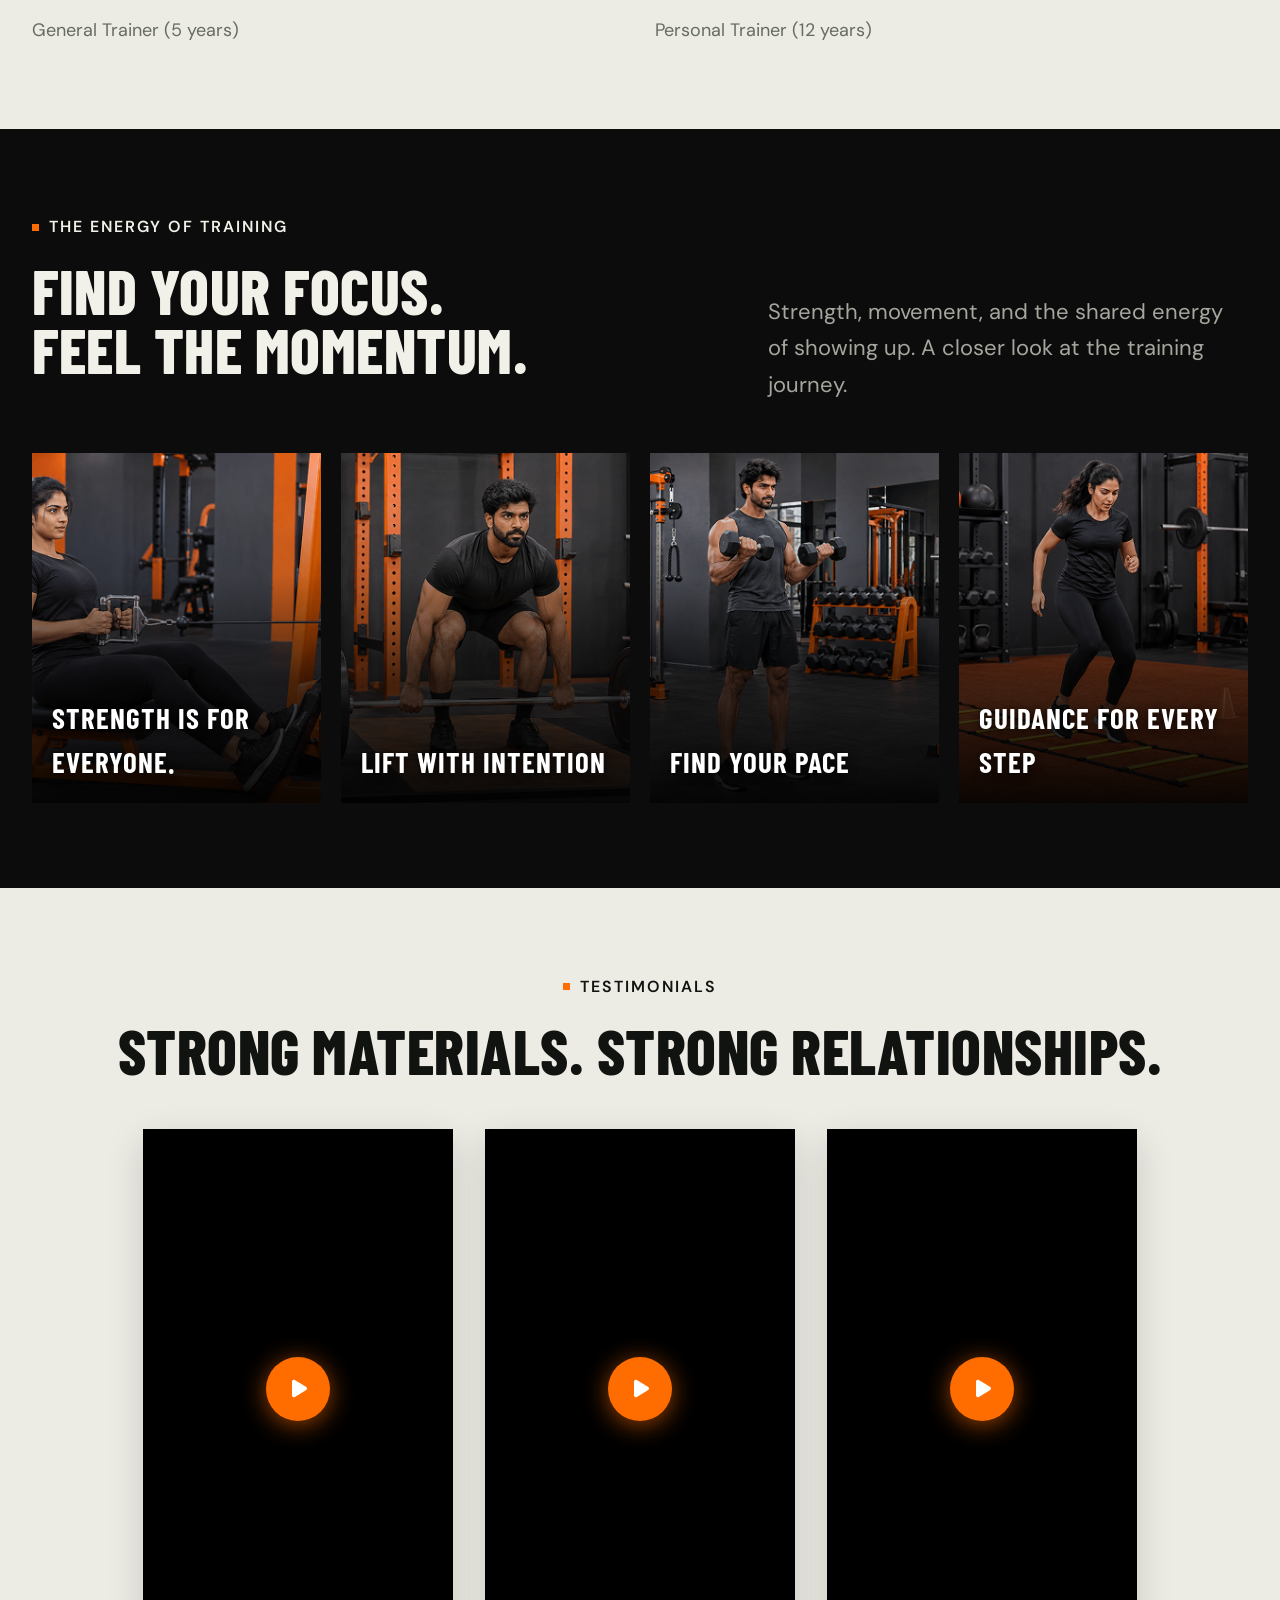
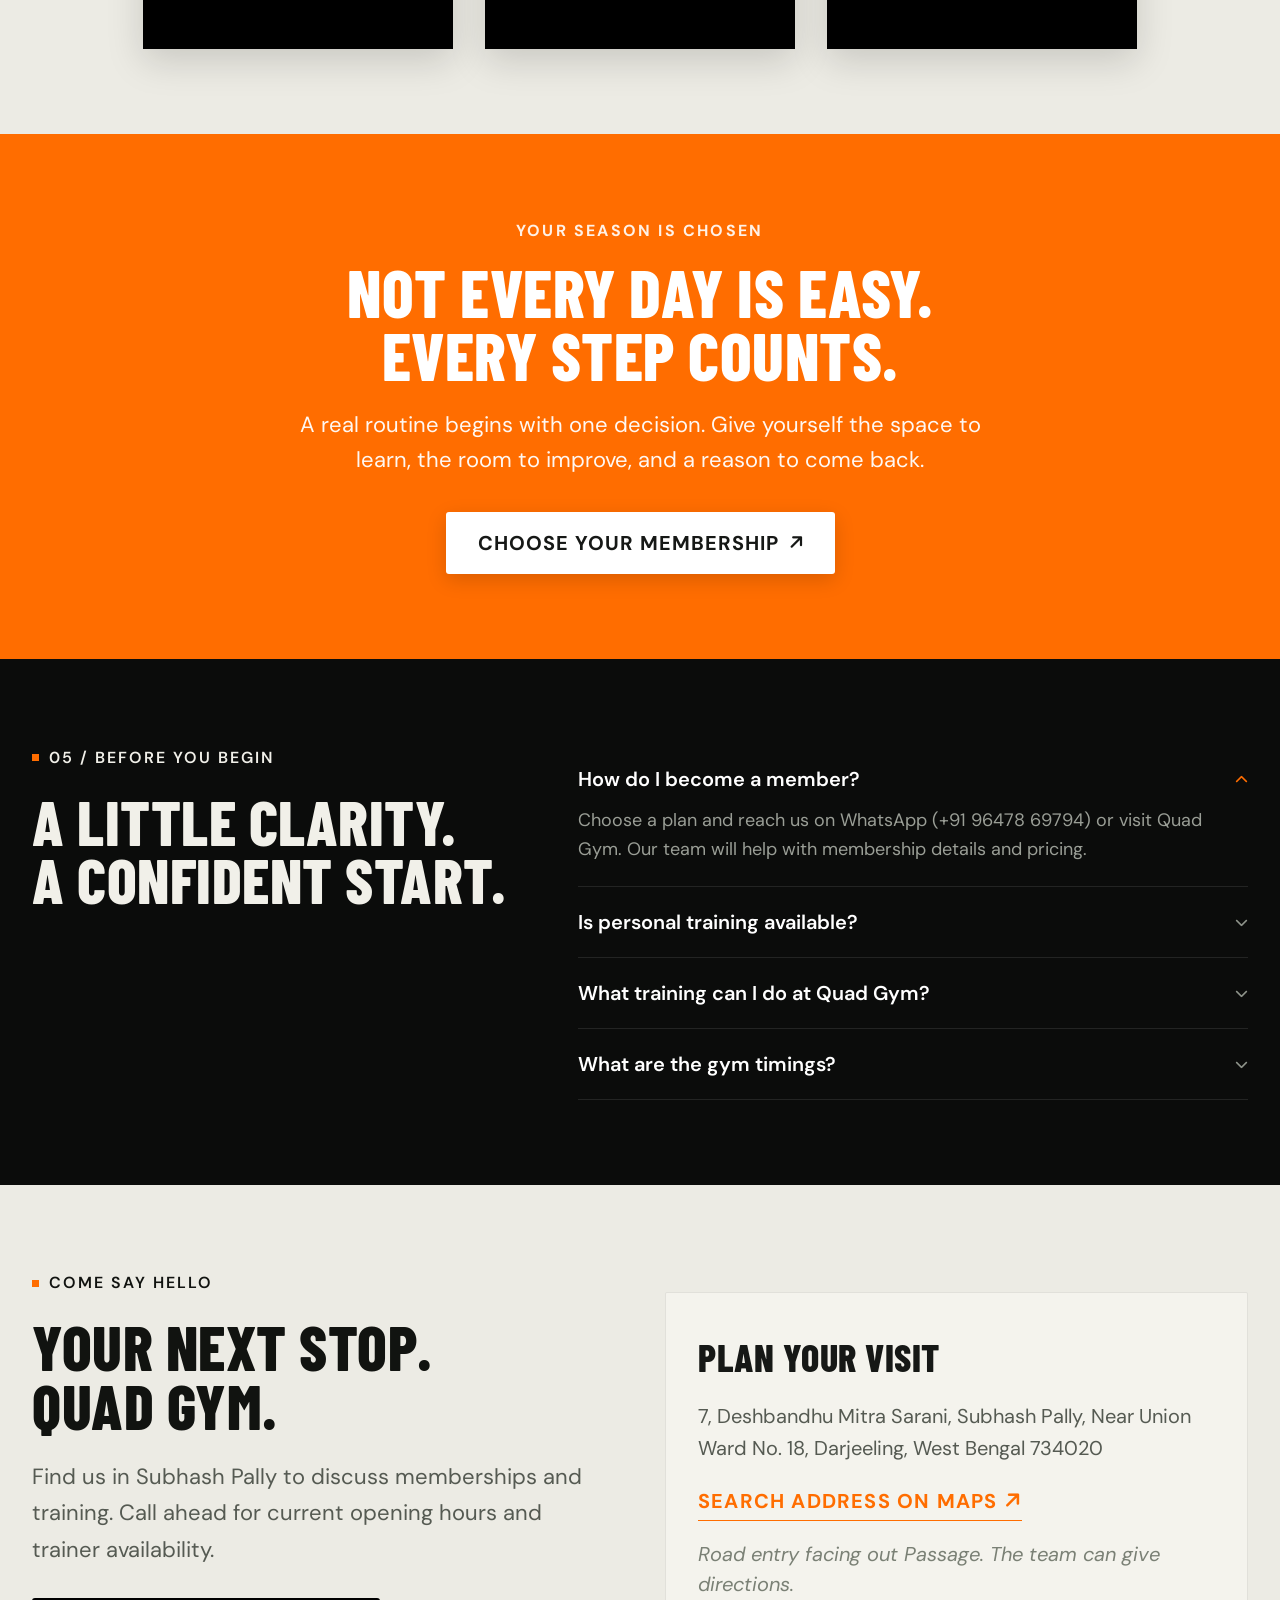
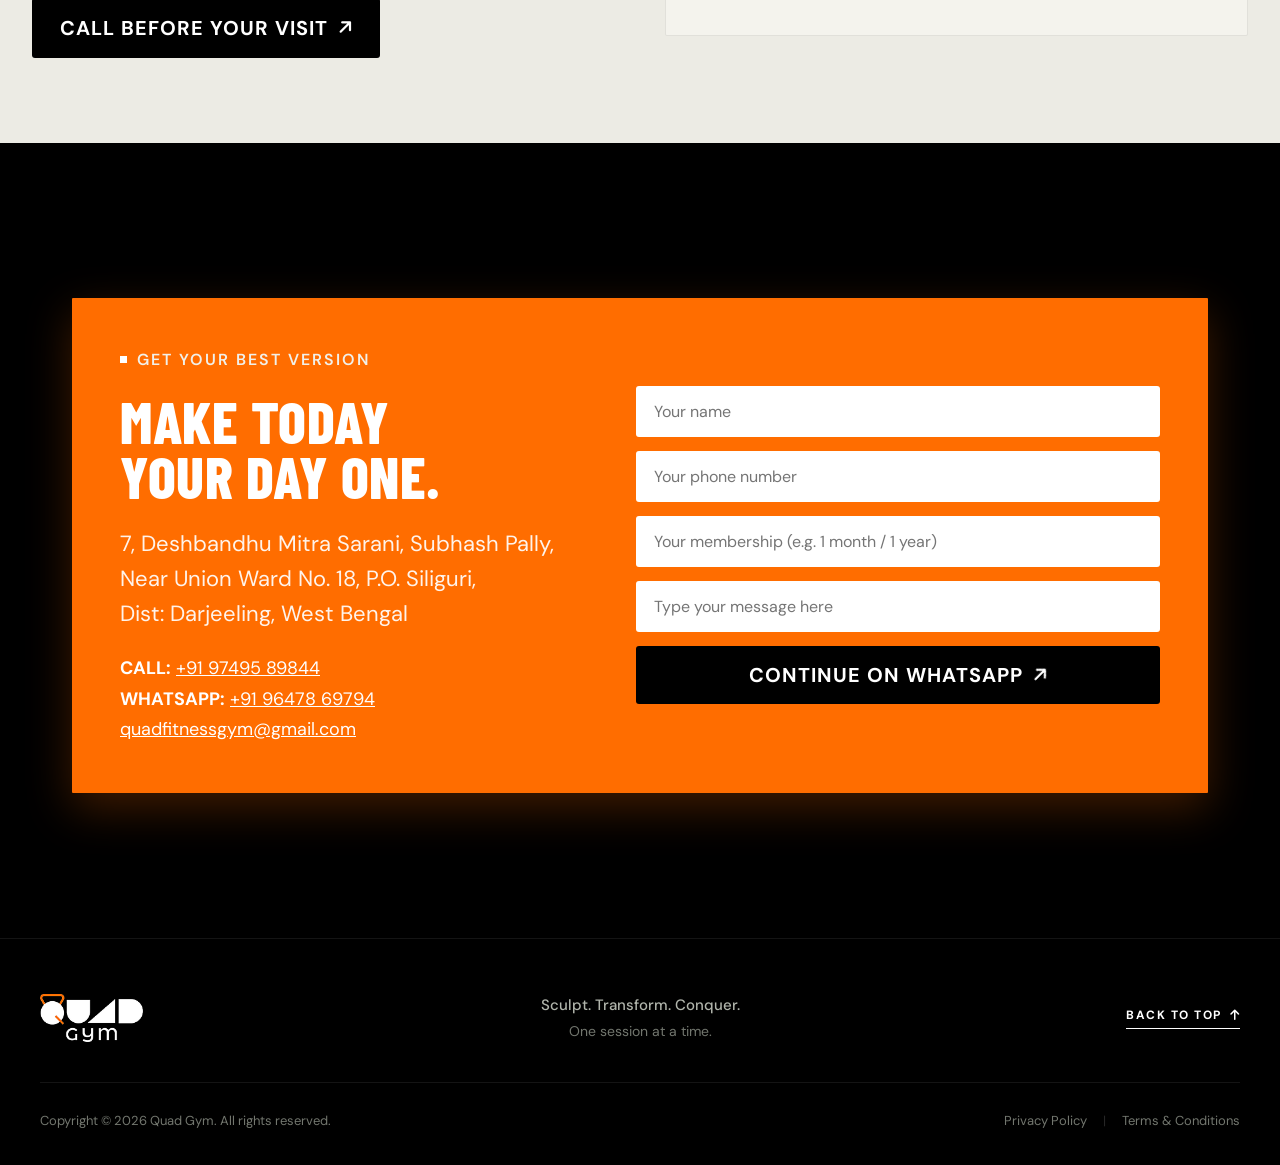
==== commit 78c6320c: "fixed effects issue!" ====
--- a/index.html
+++ b/index.html
@@ -187,7 +187,7 @@
             </div>
 
             <!-- Bottom-right Floating Motto/Quote -->
-            <div class="hero-bottom-quote animate__animated animate__slideInRight">
+            <div class="hero-bottom-quote animate__animated animate__fadeInUp">
                 <div class="quote-accent-bar"></div>
                 <div class="quote-text-group">
                     <span class="quote-line">STRENGTH STARTS HERE.</span>
@@ -265,9 +265,9 @@
     <!-- ================= SECTION 1: MORE THAN A WORKOUT ================= -->
     <section class="about-section" id="about">
         <div class="section-container about-container">
-            <div class="about-image-col animate__animated animate__slideOutLeft">
+            <div class="about-image-col animate__animated ">
                 <div class="image-card">
-                    <img src="assets/workout.png" alt="Personal training session at Quad Gym" class="section-img">
+                    <img src="assets/workout.jpg" alt="Personal training session at Quad Gym" class="section-img">
                     <div class="image-floating-badge">
                         <span>MAKE SPACE FOR A STRONGER YOU</span>
                     </div>
@@ -293,7 +293,7 @@
                     <span style="padding-right: 20px;">EXPLORE THE WAY WE TRAIN</span>
                     <i class="fa-solid fa-arrow-up fa-rotate-by" style="--fa-rotate-angle: 45deg; font-size: 10px;"></i>
                 </a>
-                <div class="about-stats-row animate__animated animate__slideInRight">
+                <div class="about-stats-row animate__animated animate__fadeInUp">
                     <div class="stat-card">
                         <span class="stat-number">4</span>
                         <span class="stat-label">Training disciplines</span>
@@ -326,7 +326,7 @@
                     </h2>
                 </div>
                 <div class="header-right">
-                    <p class="section-subtext-light animate__animated animate__slideInRight">
+                    <p class="section-subtext-light animate__animated animate__fadeInUp">
                         Lift. Move. Push your pace. Explore training that meets you where you are and gives you room to
                         grow.
                     </p>
@@ -420,7 +420,7 @@
                     </h2>
                 </div>
                 <div class="header-right">
-                    <p class="section-subtext-dark animate__animated animate__slideInRight">
+                    <p class="section-subtext-dark animate__animated animate__fadeInUp">
                         You don't need to have it all figured out. Begin with a conversation, discover your direction,
                         and take it one session at a time.
                     </p>
@@ -470,7 +470,7 @@
                     </h2>
                 </div>
                 <div class="header-right">
-                    <p class="section-subtext-light animate__animated animate__slideInRight">
+                    <p class="section-subtext-light animate__animated animate__fadeInUp">
                         Choose the membership that fits your journey. Take the first step &mdash; we're here to help.
                     </p>
                 </div>
@@ -559,7 +559,7 @@
     <!-- ================= SECTION 5: PERSONAL TRAINING ================= -->
     <section class="personal-training-section" id="trainers">
         <div class="section-container pt-container">
-            <div class="pt-image-col animate__animated animate__slideOutLeft">
+            <div class="pt-image-col animate__animated animate__fadeInUp">
                 <div class="image-card">
                     <img src="assets/personal.jpg" alt="Personal Trainer Guidance at Quad Gym" class="section-img">
                     <div class="image-floating-badge-dark">
@@ -583,7 +583,7 @@
                     experience and the way you want to train.
                 </p>
 
-                <ul class="pt-checklist animate__animated animate__slideInRight">
+                <ul class="pt-checklist animate__animated animate__fadeInUp">
                     <li>
                         <span class="checklist-bullet">&#8594;</span>
                         <span>Discuss your goals and starting point</span>
@@ -623,7 +623,7 @@
                     </h2>
                 </div>
                 <div class="header-right">
-                    <p class="section-subtext-dark animate__animated animate__slideInRight">
+                    <p class="section-subtext-dark animate__animated animate__fadeInUp">
                         Meet the people who help you bring intention to every session and confidence to every movement.
                     </p>
                 </div>
@@ -642,7 +642,7 @@
                 </div>
 
                 <!-- Trainer 2 -->
-                <div class="trainer-card animate__animated animate__slideInRight">
+                <div class="trainer-card animate__animated animate__fadeInUp">
                     <div class="trainer-img-wrap">
                         <img src="assets/trainer1.png" alt="Anindya Das - Personal Trainer" class="trainer-img">
                     </div>
@@ -670,7 +670,7 @@
                     </h2>
                 </div>
                 <div class="header-right">
-                    <p class="section-subtext-light animate__animated animate__slideInRight">
+                    <p class="section-subtext-light animate__animated animate__fadeInUp">
                         Strength, movement, and the shared energy of showing up. A closer look at the training journey.
                     </p>
                 </div>
@@ -802,7 +802,7 @@
     <!-- ================= SECTION 10: FAQ ================= -->
     <section class="faq-section" id="faq">
         <div class="section-container faq-container">
-            <div class="faq-header-col animate__animated animate__slideOutLeft">
+            <div class="faq-header-col animate__animated animate__fadeInUp">
                 <div class="section-tag light-tag">
                     <span class="tag-square"></span>
                     <span class="tag-text tag-text-6">05 / BEFORE YOU BEGIN</span>
@@ -889,7 +889,7 @@
                 </a>
             </div>
 
-            <div class="visit-right-col animate__animated animate__slideInRight">
+            <div class="visit-right-col animate__animated animate__fadeInUp">
                 <div class="visit-card">
                     <h3 class="visit-card-title">PLAN YOUR VISIT</h3>
                     <p class="visit-card-address">
@@ -912,7 +912,7 @@
     <section class="contact-banner-section" id="contact">
         <div class="section-container contact-banner-wrap">
             <div class="contact-banner-card">
-                <div class="contact-banner-left animate__animated animate__slideOutLeft">
+                <div class="contact-banner-left animate__animated animate__fadeInUp">
                     <div class="section-tag light-tag">
                         <span class="tag-square" style="background-color: #fff;"></span>
                         <span class="tag-text tag-text-3">GET YOUR BEST VERSION</span>
@@ -934,7 +934,7 @@
                     </div>
                 </div>
 
-                <div class="contact-banner-right animate__animated animate__slideInRight">
+                <div class="contact-banner-right animate__animated animate__fadeInUp">
                     <form class="whatsapp-lead-form" id="whatsapp-lead-form"
                         onsubmit="event.preventDefault(); window.open('https://wa.me/919647869794?text=' + encodeURIComponent('Hi Quad Gym, I would like to enquire about membership and training!'), '_blank');">
                         <div class="form-group">
--- a/style/style.css
+++ b/style/style.css
@@ -32,16 +32,20 @@
 html {
     scroll-behavior: smooth;
     font-size: 16px;
-    /* background-color: var(--bg-dark); */
+    width: 100%;
+    max-width: 100%;
+    overflow-x: hidden;
     color: var(--secondary-color);
 }
 
 body {
     font-family: var(--font-body);
-    /* background-color: var(--bg-dark); */
+    width: 100%;
+    max-width: 100%;
     color: var(--secondary-color);
     line-height: 1.5;
     overflow-x: hidden;
+    position: relative;
     -webkit-font-smoothing: antialiased;
     -moz-osx-font-smoothing: grayscale;
 }
@@ -2222,23 +2226,6 @@
     --animate-delay: 0.15s;
 }
 
-/* Ensure slideOutLeft behaves as an entrance animation from left into view */
-@keyframes quadSlideInLeft {
-    from {
-        opacity: 0;
-        transform: translate3d(-50px, 0, 0);
-    }
-    to {
-        opacity: 1;
-        visibility: visible;
-        transform: translate3d(0, 0, 0);
-    }
-}
-
-.animate__slideOutLeft {
-    animation-name: quadSlideInLeft !important;
-}
-
 /* Ensure smooth hardware acceleration for animated elements */
 .animate__animated {
     will-change: transform, opacity;
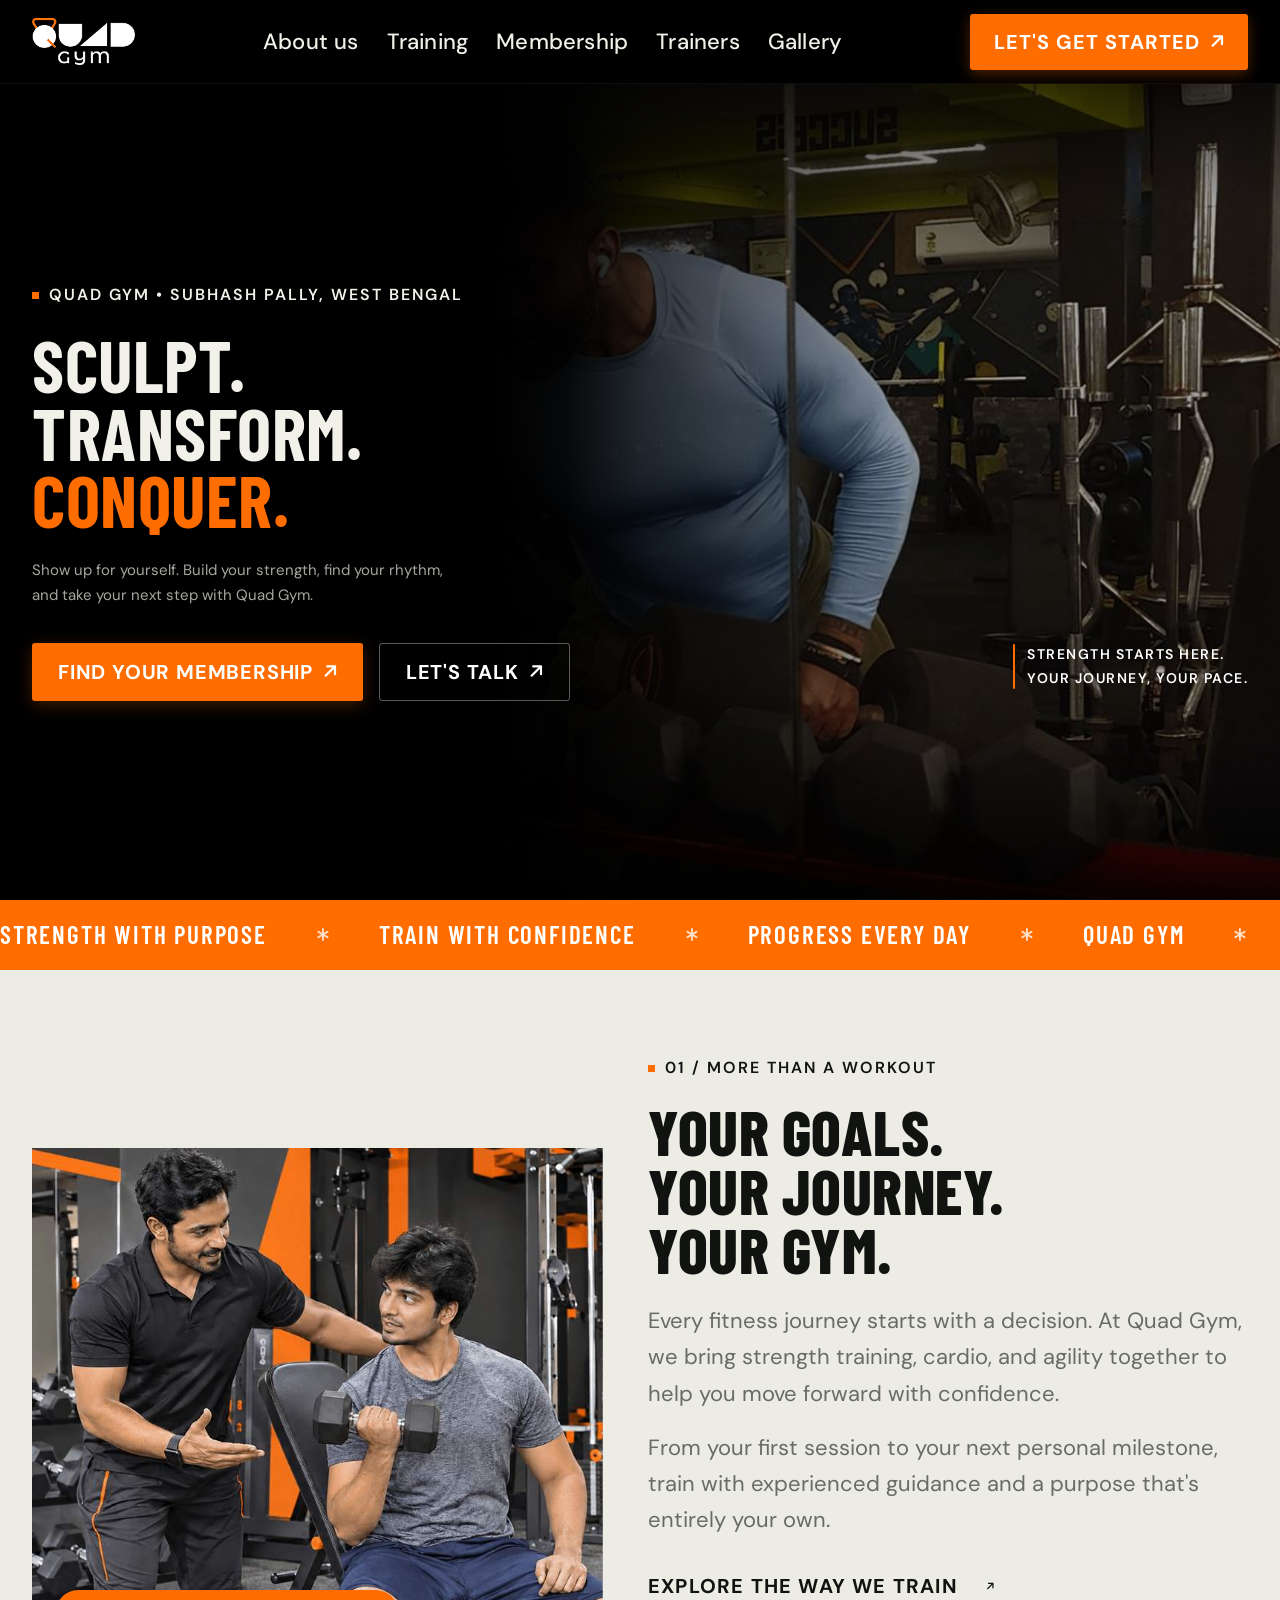
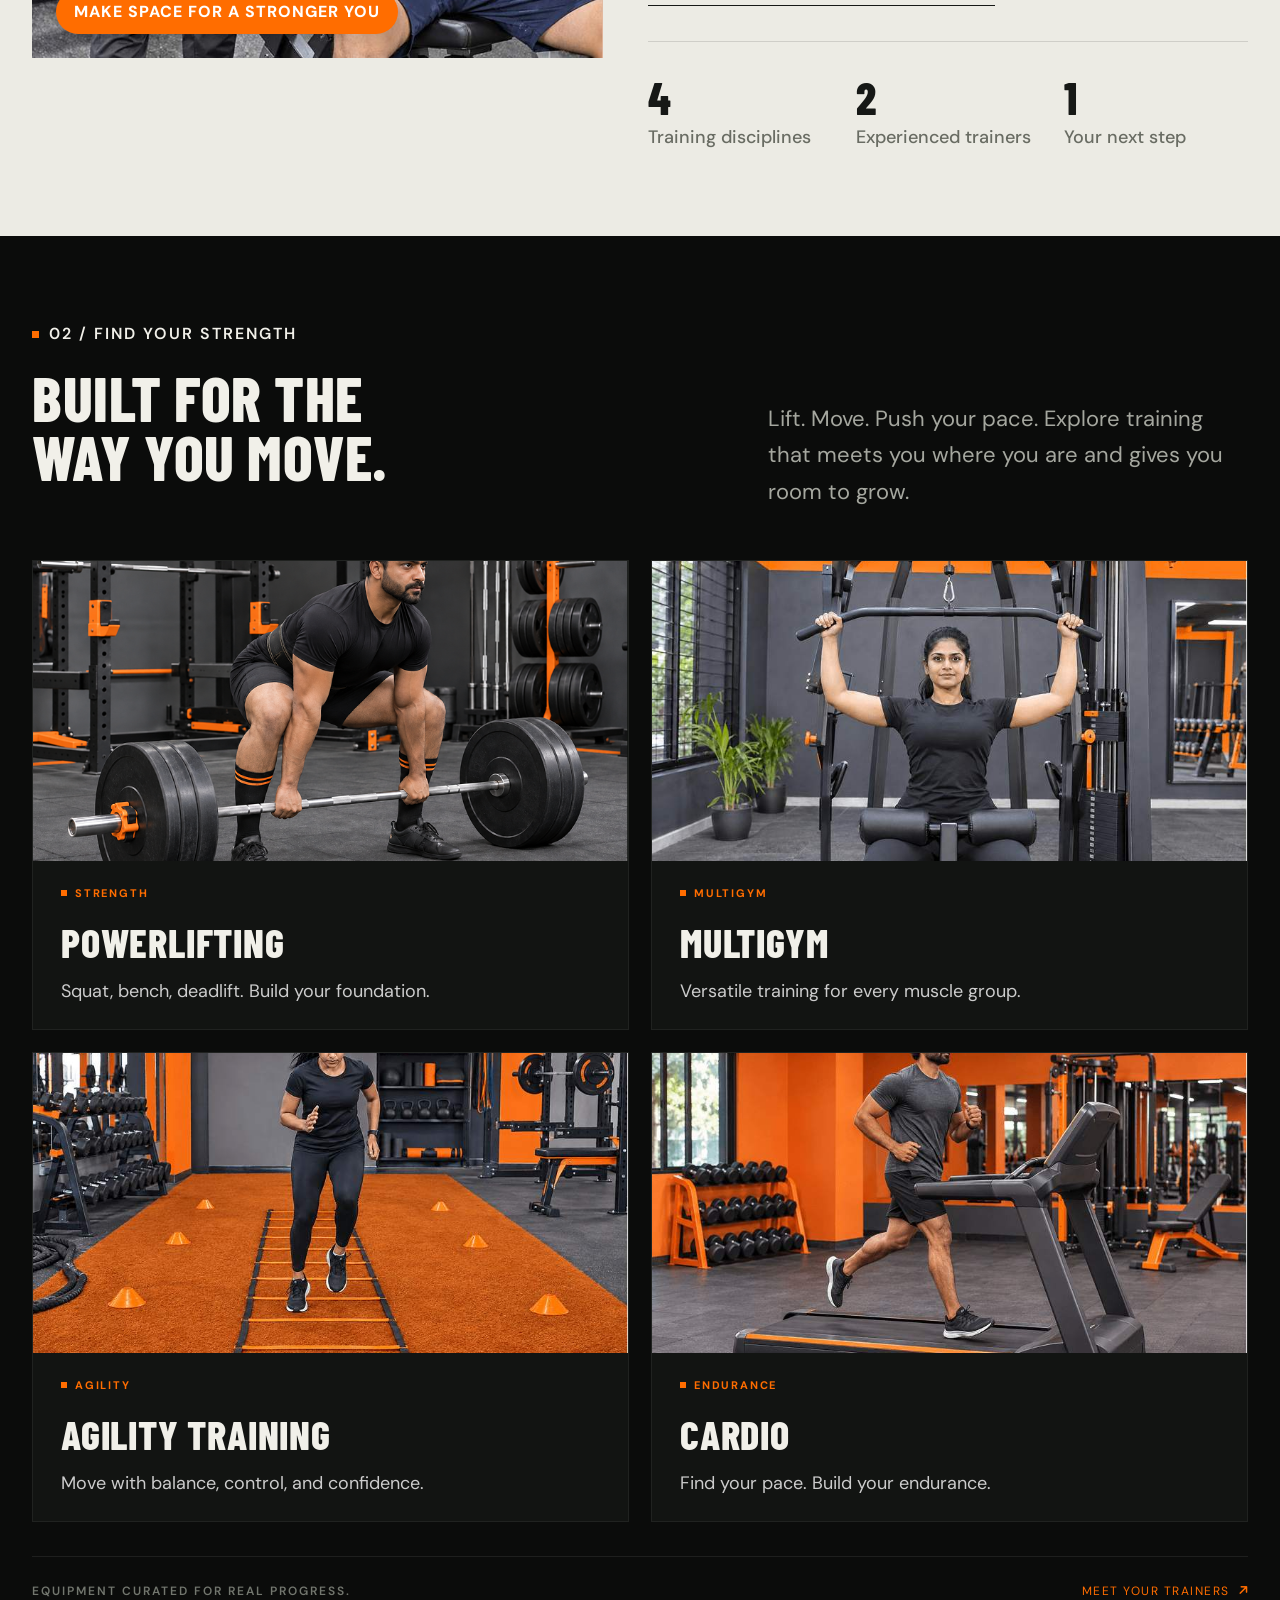
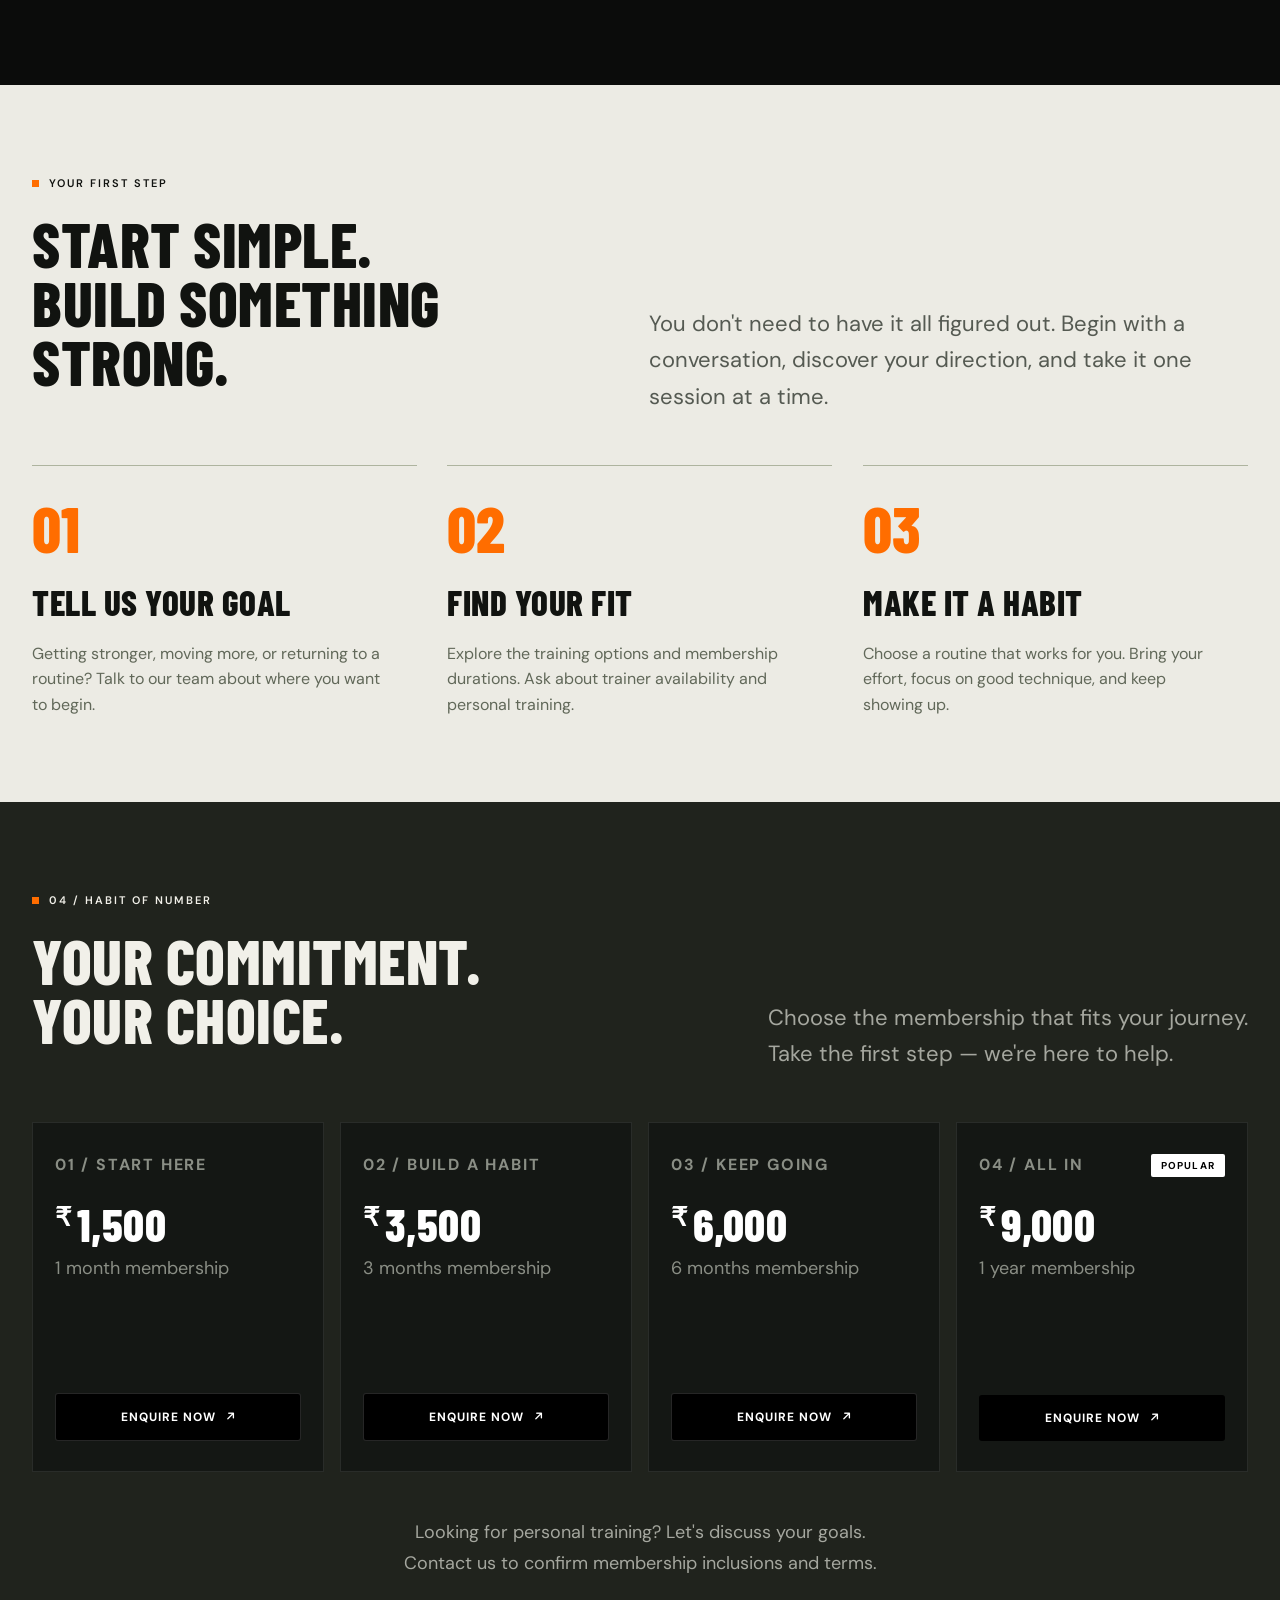
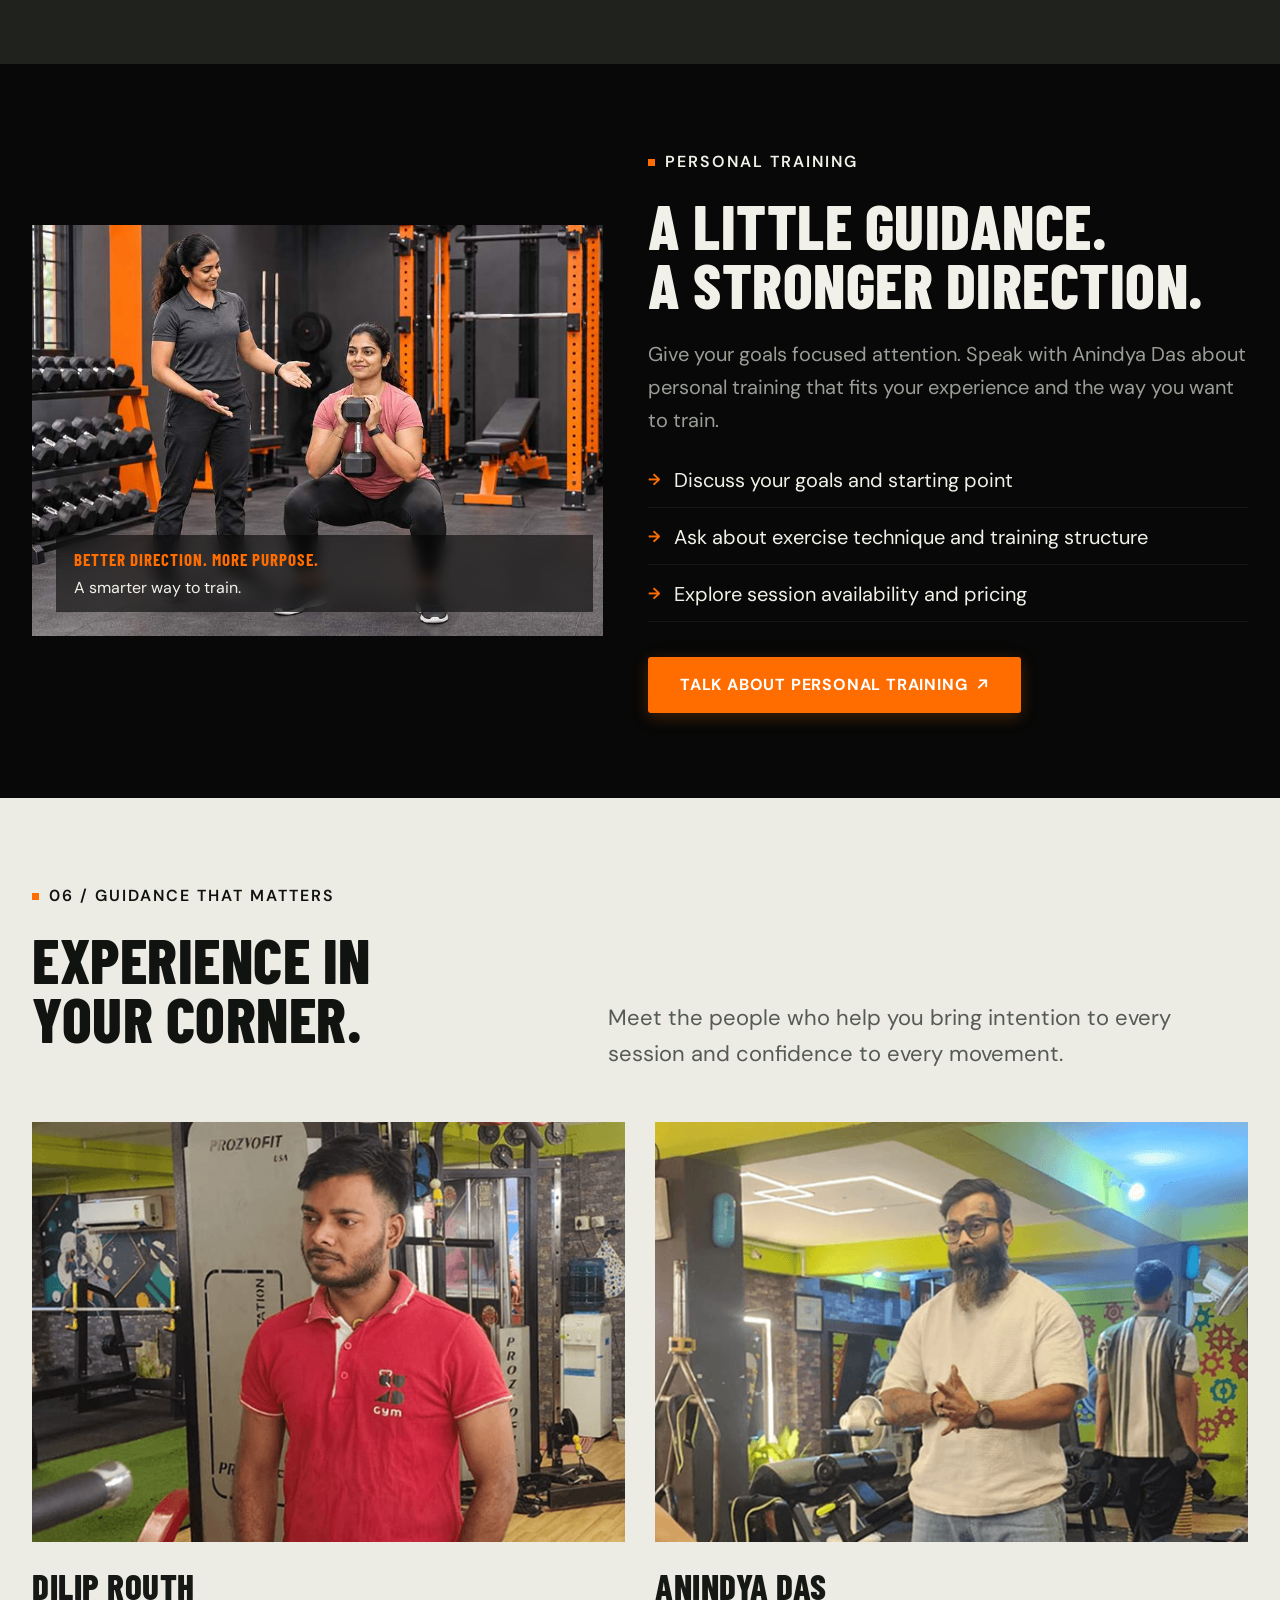
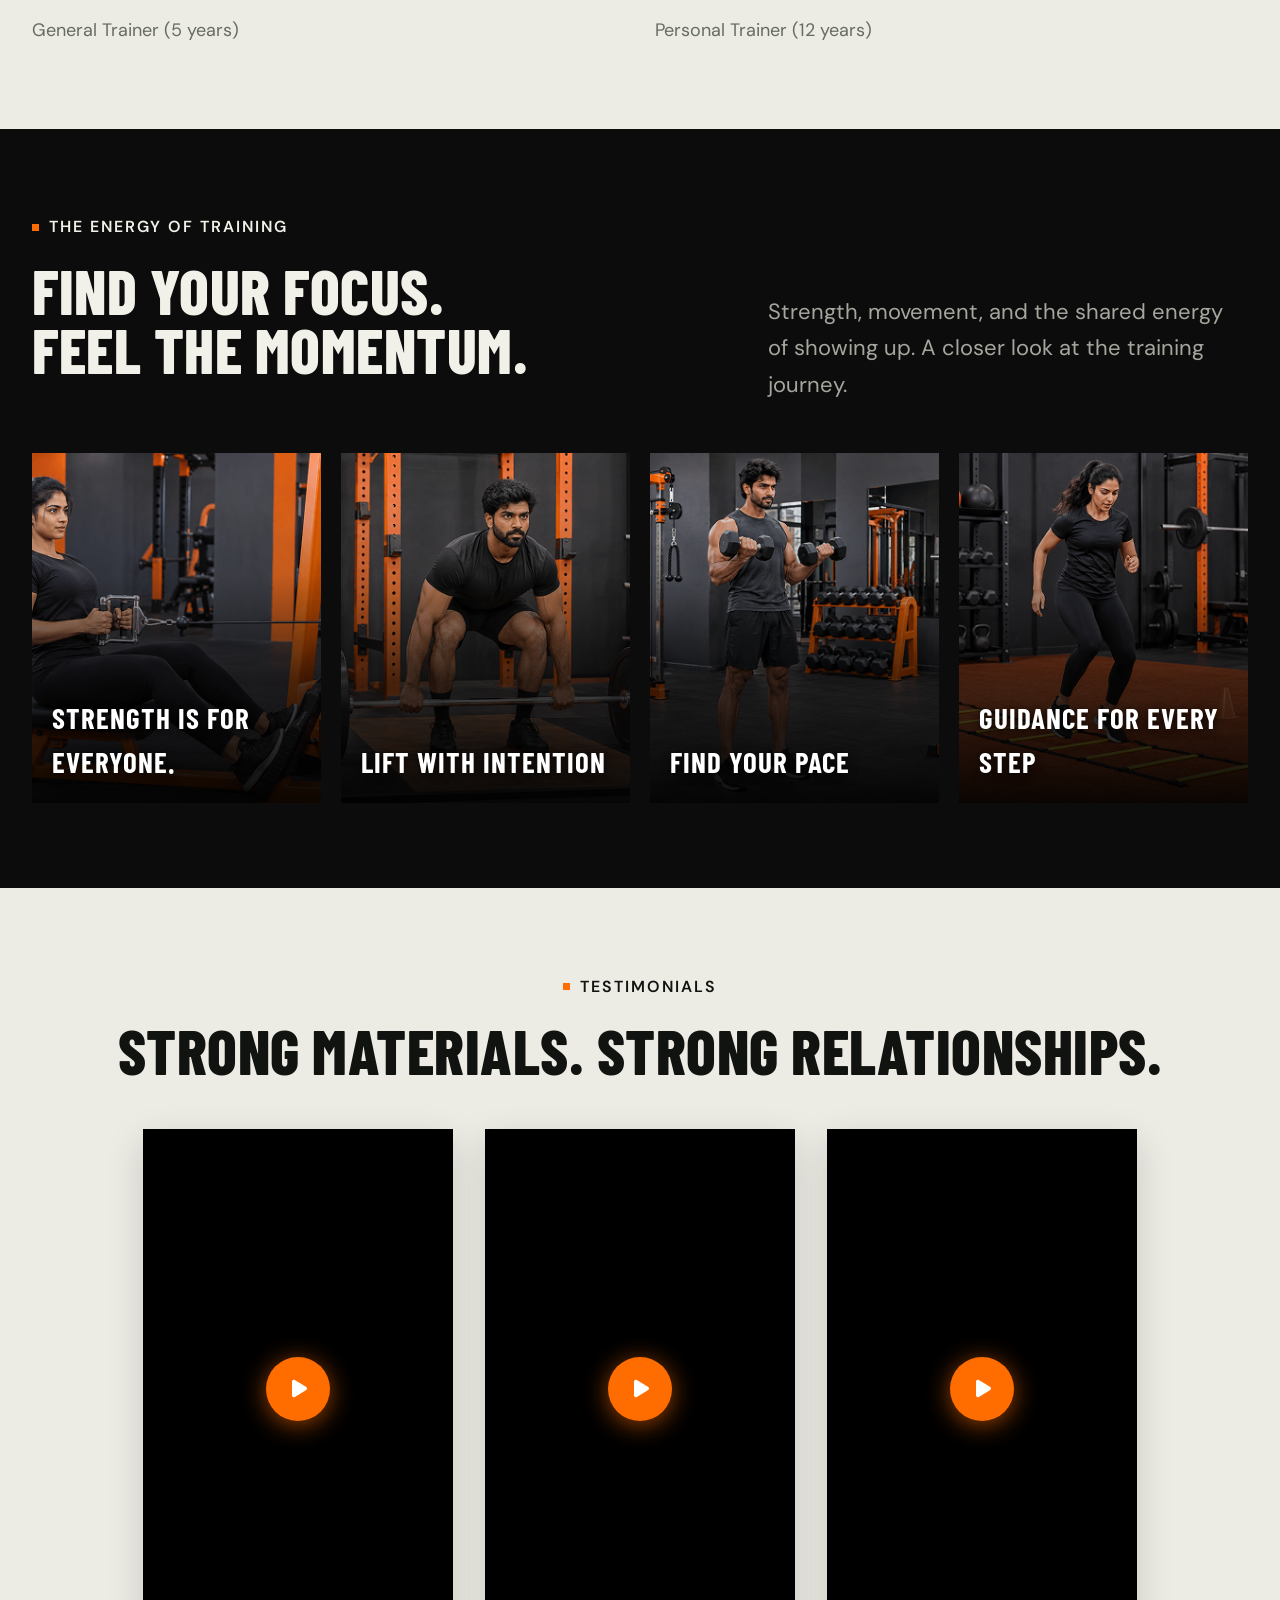
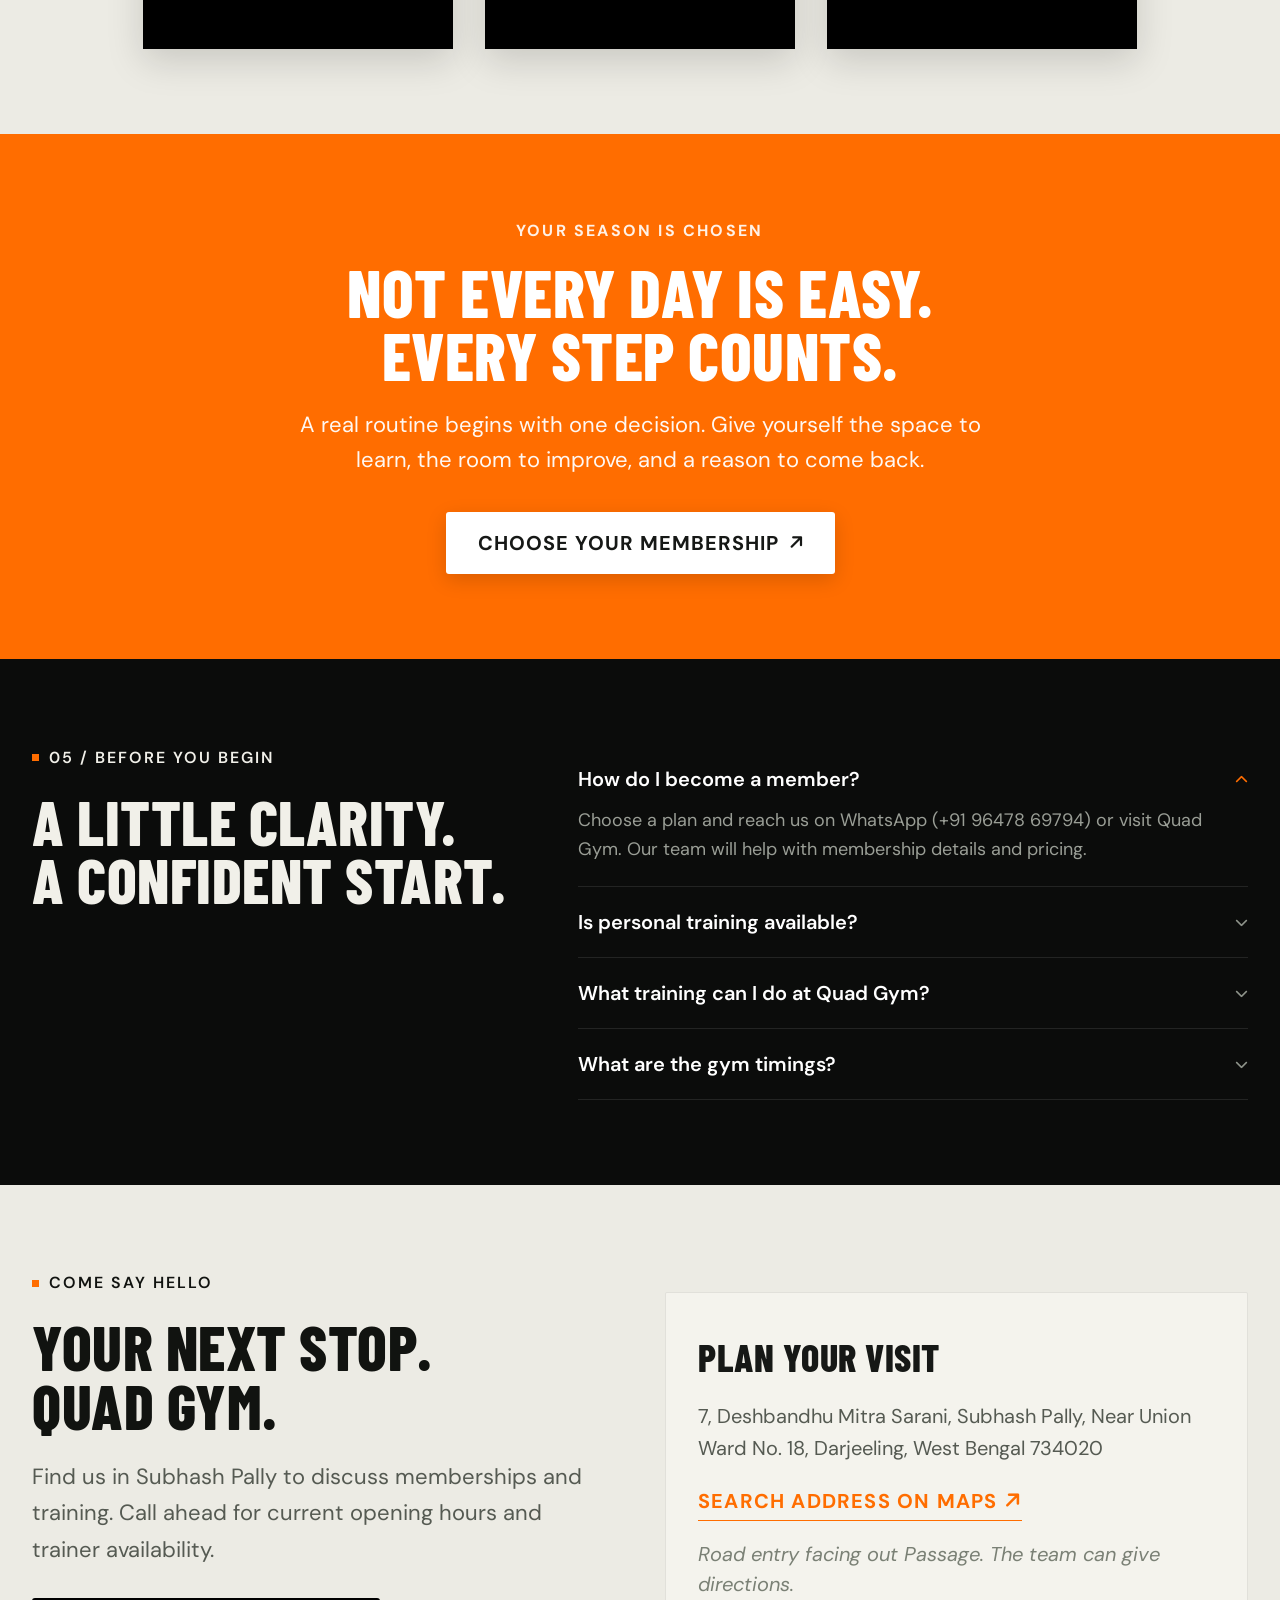
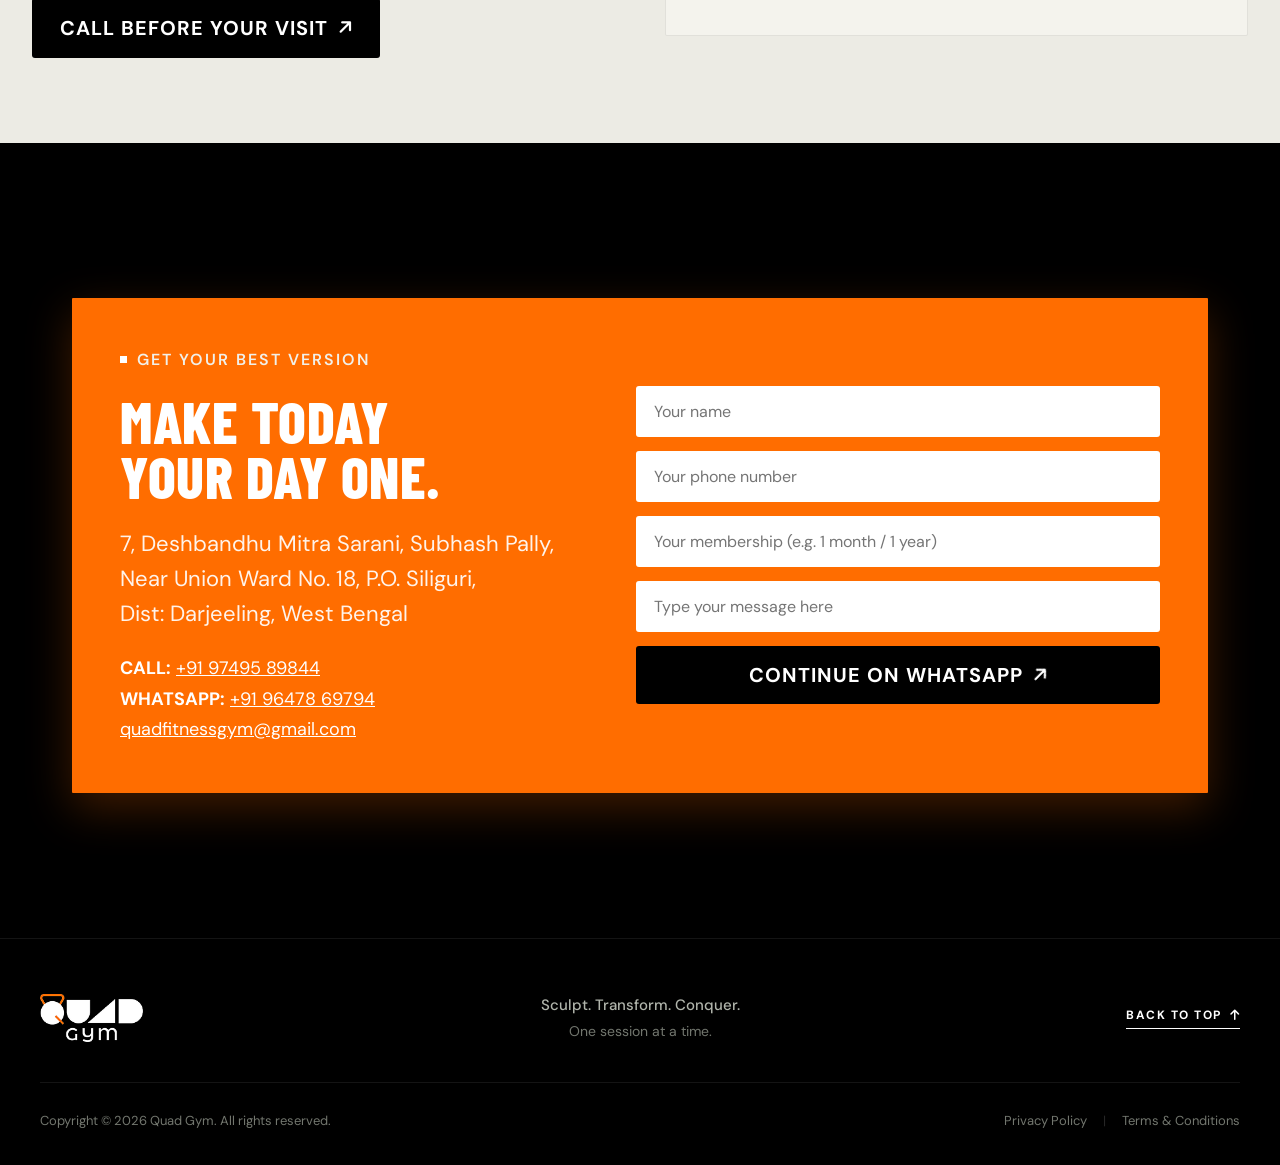
==== commit 84a4b410: "pages inner 2 done" ====
--- a/index.html
+++ b/index.html
@@ -32,7 +32,7 @@
     <header class="site-header" id="site-header">
         <div class="nav-container">
             <!-- Brand Logo -->
-            <a href="#" class="brand-logo" aria-label="Quad Gym Home">
+            <a href="index.html" class="brand-logo" aria-label="Quad Gym Home">
                 <div class="logo-box">
                     <img src="assets/logo.png" alt="logo of Quad Gym">
                 </div>
@@ -41,9 +41,9 @@
             <!-- Desktop Navigation Menu -->
             <nav class="desktop-nav" aria-label="Main Navigation">
                 <ul class="nav-menu">
-                    <li><a href="#about" class="nav-link">About us</a></li>
+                    <li><a href="about-us.html" class="nav-link">About us</a></li>
                     <li><a href="#training" class="nav-link">Training</a></li>
-                    <li><a href="#membership" class="nav-link">Membership</a></li>
+                    <li><a href="membership.html" class="nav-link">Membership</a></li>
                     <li><a href="#trainers" class="nav-link">Trainers</a></li>
                     <li><a href="#gallery" class="nav-link">Gallery</a></li>
                 </ul>
@@ -74,7 +74,7 @@
         <div class="mobile-menu-inner">
             <!-- Mobile Menu Header -->
             <div class="mobile-menu-header">
-                <a href="#" class="brand-logo" id="mobile-brand-logo">
+                <a href="index.html" class="brand-logo" id="mobile-brand-logo">
                     <div class="logo-box">
                         <img src="assets/logo.png" alt="logo of Quad Gym">
                     </div>
@@ -89,7 +89,7 @@
             <nav class="mobile-nav">
                 <ul class="mobile-nav-list">
                     <li>
-                        <a href="#about" class="mobile-nav-link">
+                        <a href="about-us.html" class="mobile-nav-link">
                             <span class="link-left"><i class="fa-solid fa-circle-info"></i> About us</span>
                             <i class="fa-solid fa-chevron-right link-arrow"></i>
                         </a>
@@ -101,7 +101,7 @@
                         </a>
                     </li>
                     <li>
-                        <a href="#membership" class="mobile-nav-link">
+                        <a href="membership.html" class="mobile-nav-link">
                             <span class="link-left"><i class="fa-solid fa-id-card"></i> Membership</span>
                             <i class="fa-solid fa-chevron-right link-arrow"></i>
                         </a>
--- a/style/style.css
+++ b/style/style.css
@@ -751,7 +751,7 @@
     font-weight: 600;
     letter-spacing: 1.5px;
     text-transform: uppercase;
-    color: var(--text-muted);
+    color: #fff;
     white-space: nowrap;
 }
 
@@ -1014,6 +1014,146 @@
     font-size: 18px;
     color: #696C63;
     font-weight: 500;
+}
+
+/* ==========================================================================
+   ABOUT US: DETAILED STORY & PHILOSOPHY SECTION
+   ========================================================================== */
+.about-story-section {
+    background-color: #0b0c0b;
+    color: #FFFFFF;
+    position: relative;
+    padding: 100px 0;
+}
+
+.about-pillars-grid {
+    display: grid;
+    grid-template-columns: repeat(4, 1fr);
+    gap: 24px;
+    margin-bottom: 70px;
+}
+
+.about-pillar-card {
+    background: #121412;
+    border: 1px solid rgba(255, 255, 255, 0.08);
+    border-radius: 8px;
+    padding: 32px 28px;
+    transition: var(--transition);
+    display: flex;
+    flex-direction: column;
+}
+
+.about-pillar-card:hover {
+    border-color: rgba(255, 109, 0, 0.4);
+    transform: translateY(-5px);
+    background: #161816;
+}
+
+.pillar-header {
+    display: flex;
+    align-items: center;
+    justify-content: space-between;
+    margin-bottom: 24px;
+}
+
+.pillar-num {
+    font-family: var(--font-heading);
+    font-size: 32px;
+    font-weight: 800;
+    color: var(--primary-color);
+    line-height: 1;
+}
+
+.pillar-icon {
+    width: 44px;
+    height: 44px;
+    border-radius: 50%;
+    background: rgba(255, 109, 0, 0.12);
+    border: 1px solid rgba(255, 109, 0, 0.25);
+    display: flex;
+    align-items: center;
+    justify-content: center;
+    color: var(--primary-color);
+    font-size: 18px;
+}
+
+.pillar-title {
+    font-family: var(--font-heading);
+    font-size: 26px;
+    font-weight: 800;
+    letter-spacing: 0.8px;
+    color: #FFFFFF;
+    margin-bottom: 14px;
+    text-transform: uppercase;
+    line-height: 1.15;
+}
+
+.pillar-desc {
+    font-family: var(--font-body);
+    font-size: 15.5px;
+    line-height: 1.6;
+    color: #9E9E9E;
+    flex-grow: 1;
+}
+
+.about-story-row {
+    display: grid;
+    grid-template-columns: 1.15fr 1fr;
+    gap: 70px;
+    align-items: center;
+    padding-top: 60px;
+    border-top: 1px solid rgba(255, 255, 255, 0.1);
+}
+
+.about-story-subtitle {
+    font-family: var(--font-heading);
+    font-size: 42px;
+    font-weight: 800;
+    line-height: 1.1;
+    letter-spacing: 0.8px;
+    text-transform: uppercase;
+    color: #FFFFFF;
+    margin: 18px 0 22px;
+}
+
+.about-story-p {
+    font-family: var(--font-body);
+    font-size: 17px;
+    line-height: 1.68;
+    color: #AEB2A8;
+    margin-bottom: 18px;
+}
+
+.about-story-checklist {
+    list-style: none;
+    padding: 0;
+    margin: 24px 0 32px;
+    display: flex;
+    flex-direction: column;
+    gap: 14px;
+}
+
+.about-story-checklist li {
+    display: flex;
+    align-items: flex-start;
+    gap: 14px;
+    font-family: var(--font-body);
+    font-size: 16px;
+    color: #EDECE6;
+    line-height: 1.5;
+}
+
+.about-story-action {
+    display: flex;
+    align-items: center;
+    gap: 20px;
+    flex-wrap: wrap;
+    margin-top: 28px;
+}
+
+.about-story-image-col {
+    position: relative;
+    width: 100%;
 }
 
 /* ==========================================================================
--- a/style/responsive.css
+++ b/style/responsive.css
@@ -194,6 +194,20 @@
     .about-container,
     .pt-container {
         gap: 36px;
+    }
+
+    .about-pillars-grid {
+        grid-template-columns: repeat(2, 1fr);
+        gap: 20px;
+        margin-bottom: 50px;
+    }
+
+    .about-story-row {
+        gap: 40px;
+    }
+
+    .about-story-subtitle {
+        font-size: 36px;
     }
 
     .training-cards-grid {
@@ -382,6 +396,31 @@
 
     .about-image-col {
         max-width: 600px;
+    }
+
+    .about-story-section {
+        padding: 70px 0;
+    }
+
+    .about-pillars-grid {
+        grid-template-columns: repeat(2, 1fr);
+        gap: 18px;
+        margin-bottom: 50px;
+    }
+
+    .about-story-row {
+        grid-template-columns: 1fr;
+        gap: 40px;
+        padding-top: 45px;
+    }
+
+    .about-story-subtitle {
+        font-size: 34px;
+    }
+
+    .about-story-image-col {
+        max-width: 600px;
+        margin: 0 auto;
     }
 
     .training-cards-grid {
@@ -835,6 +874,59 @@
         padding: 8px 14px;
     }
 
+    /* About Us Story Mobile */
+    .about-story-section {
+        padding: 55px 0;
+    }
+
+    .about-pillars-grid {
+        grid-template-columns: 1fr;
+        gap: 16px;
+        margin-bottom: 40px;
+    }
+
+    .about-pillar-card {
+        padding: 24px 20px;
+    }
+
+    .pillar-title {
+        font-size: 22px;
+    }
+
+    .pillar-desc {
+        font-size: 14.5px;
+    }
+
+    .about-story-row {
+        grid-template-columns: 1fr;
+        gap: 32px;
+        padding-top: 35px;
+    }
+
+    .about-story-subtitle {
+        font-size: 28px;
+    }
+
+    .about-story-p {
+        font-size: 15px;
+    }
+
+    .about-story-checklist li {
+        font-size: 14.5px;
+        gap: 10px;
+    }
+
+    .about-story-action {
+        flex-direction: column;
+        align-items: stretch;
+        gap: 12px;
+    }
+
+    .about-story-action .btn {
+        width: 100%;
+        justify-content: center;
+    }
+
     /* Section 2 Mobile */
     .training-cards-grid {
         grid-template-columns: 1fr;
@@ -995,7 +1087,7 @@
     }
 
     .cta-banner-title {
-        font-size: 42px;
+        font-size: 38px;
         line-height: 0.98;
     }
 
@@ -1149,5 +1241,13 @@
         .logo-box img {
             height: 32px;
         }
+
+        .about-story-subtitle {
+            font-size: 25px;
+        }
+
+        .pillar-title {
+            font-size: 20px;
+        }
     }
 }
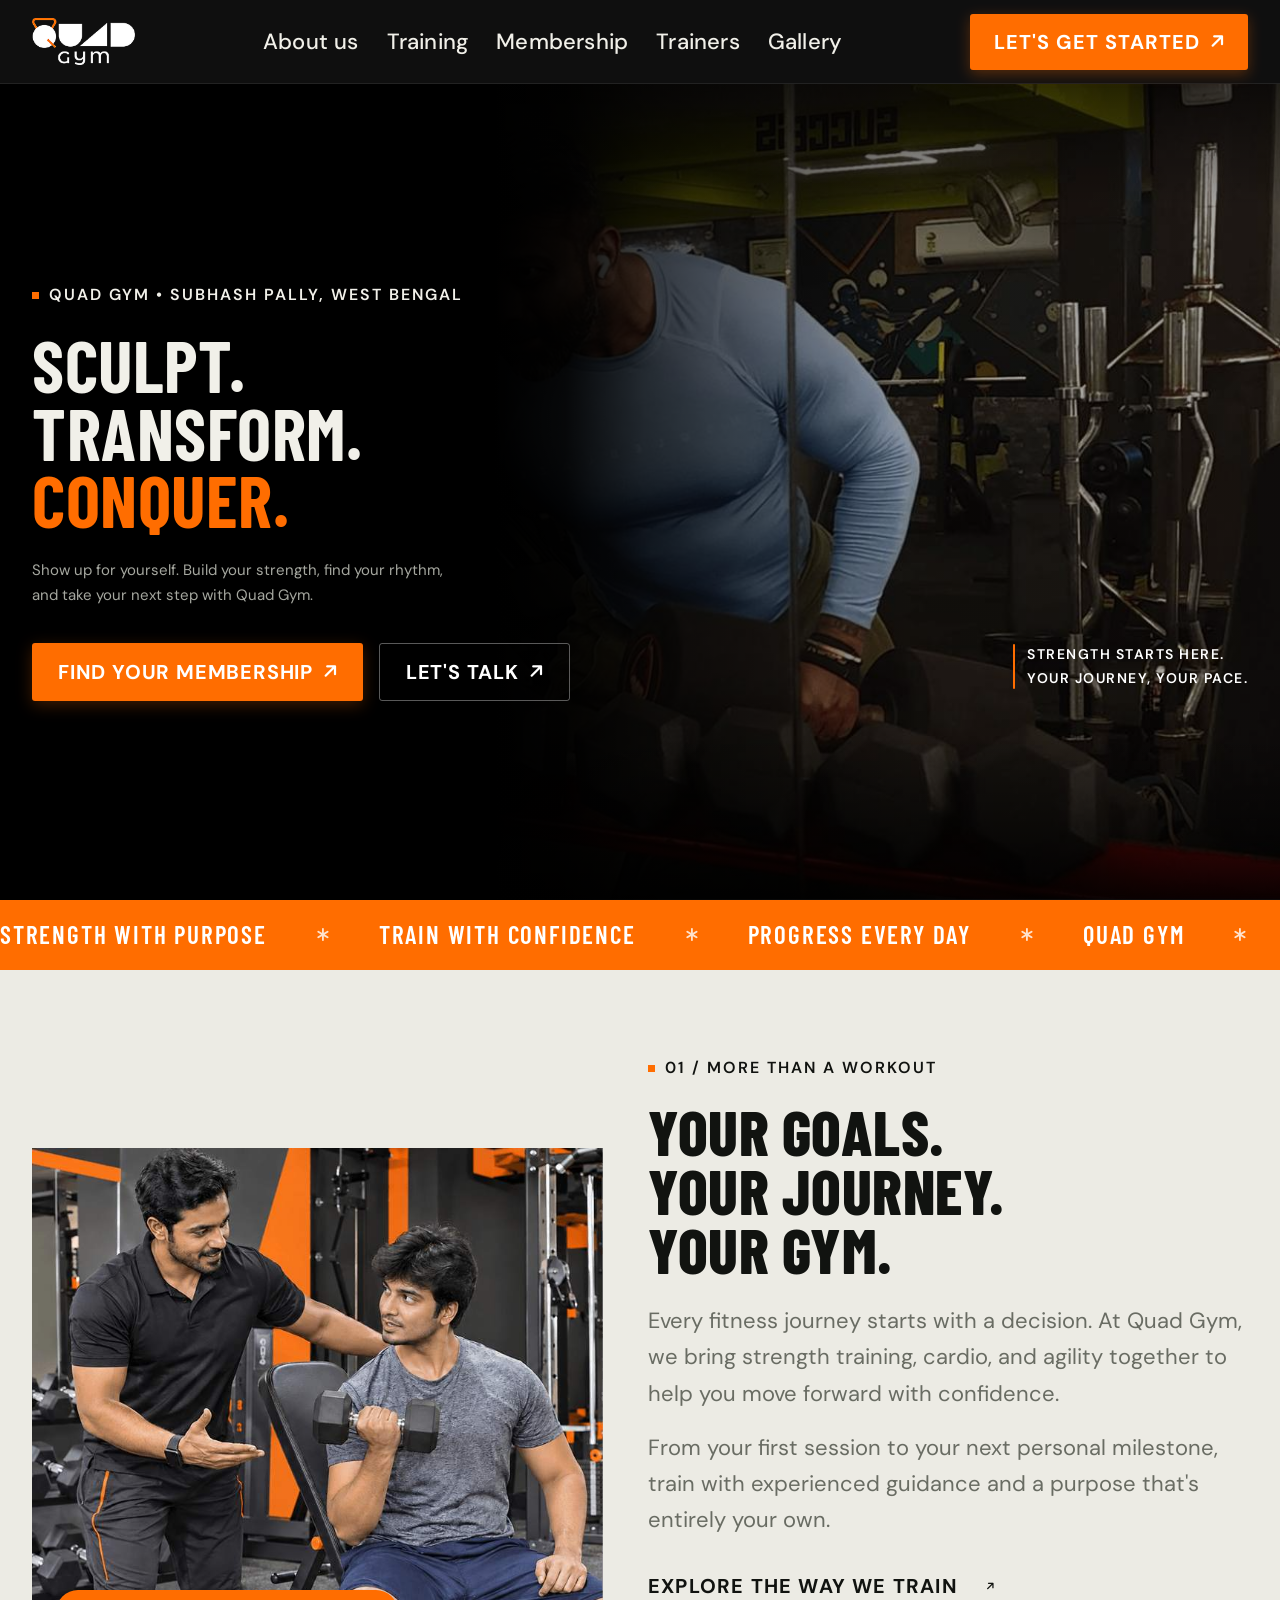
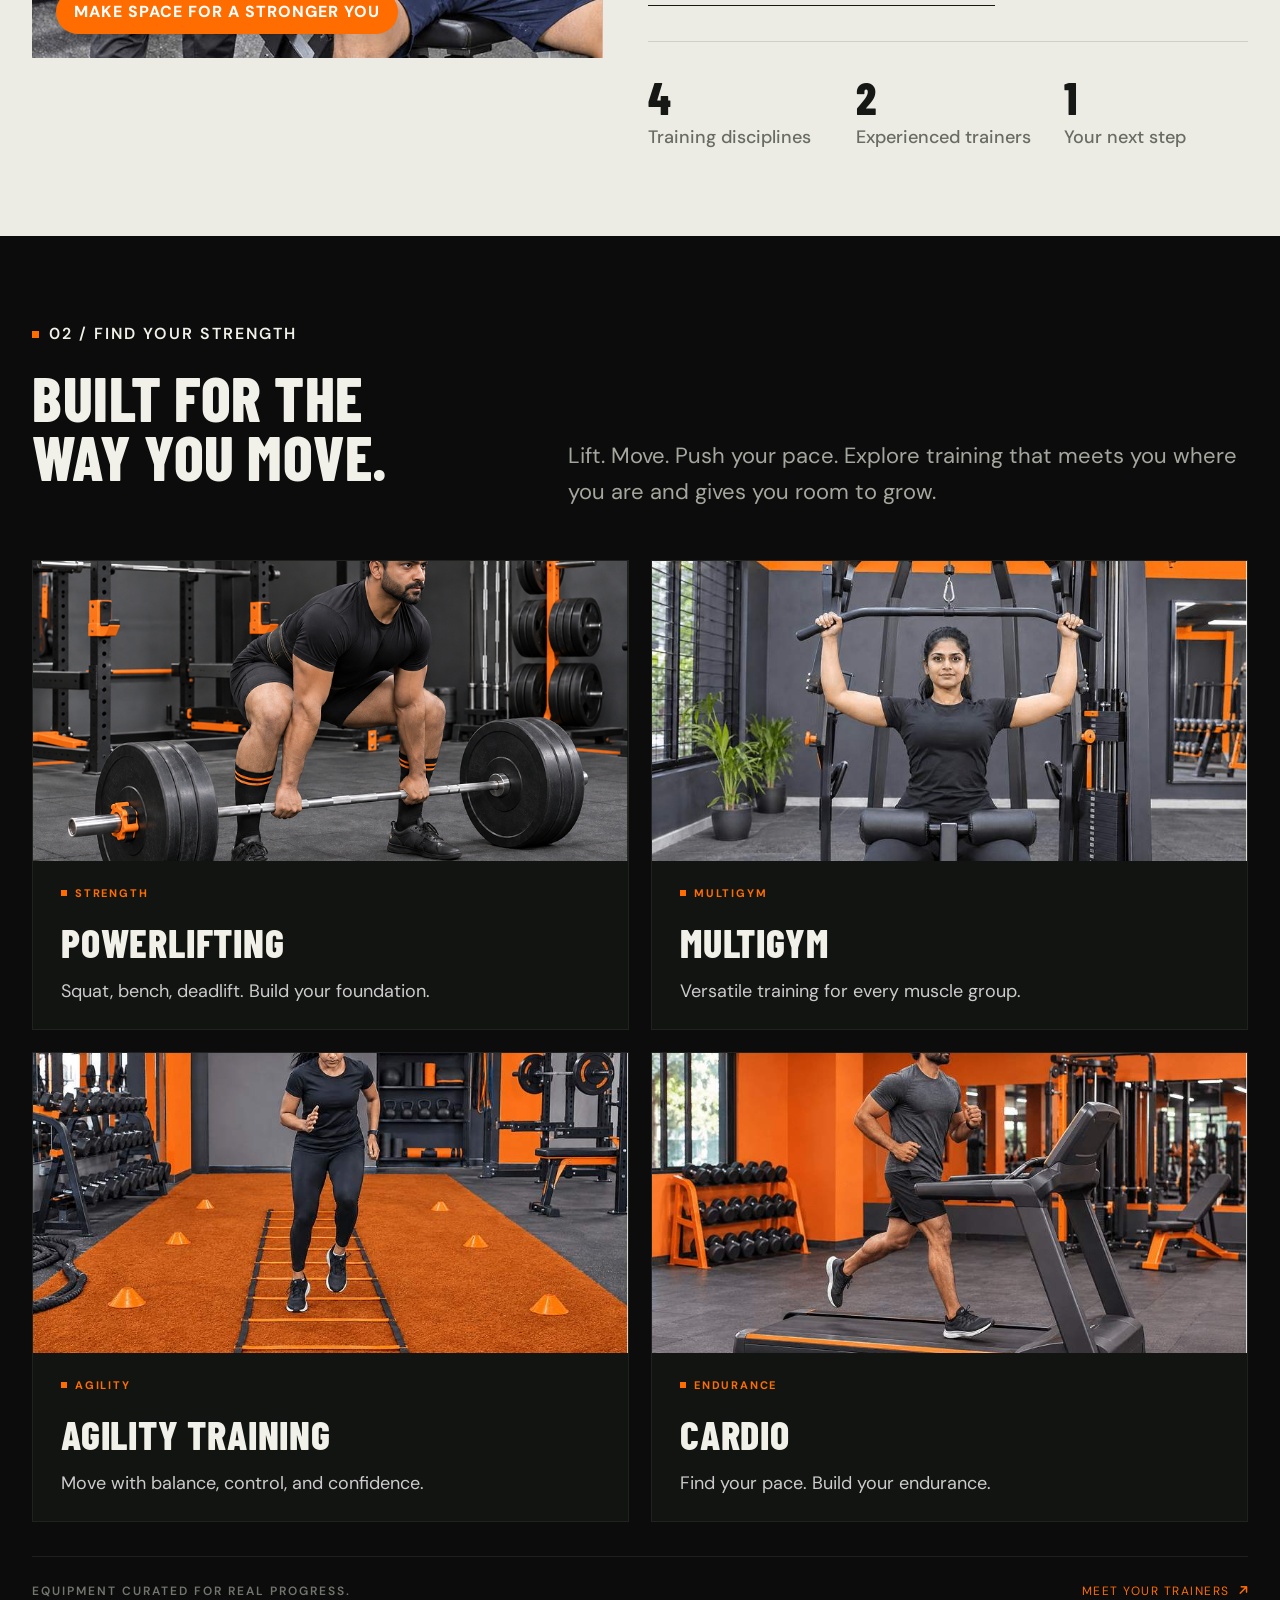
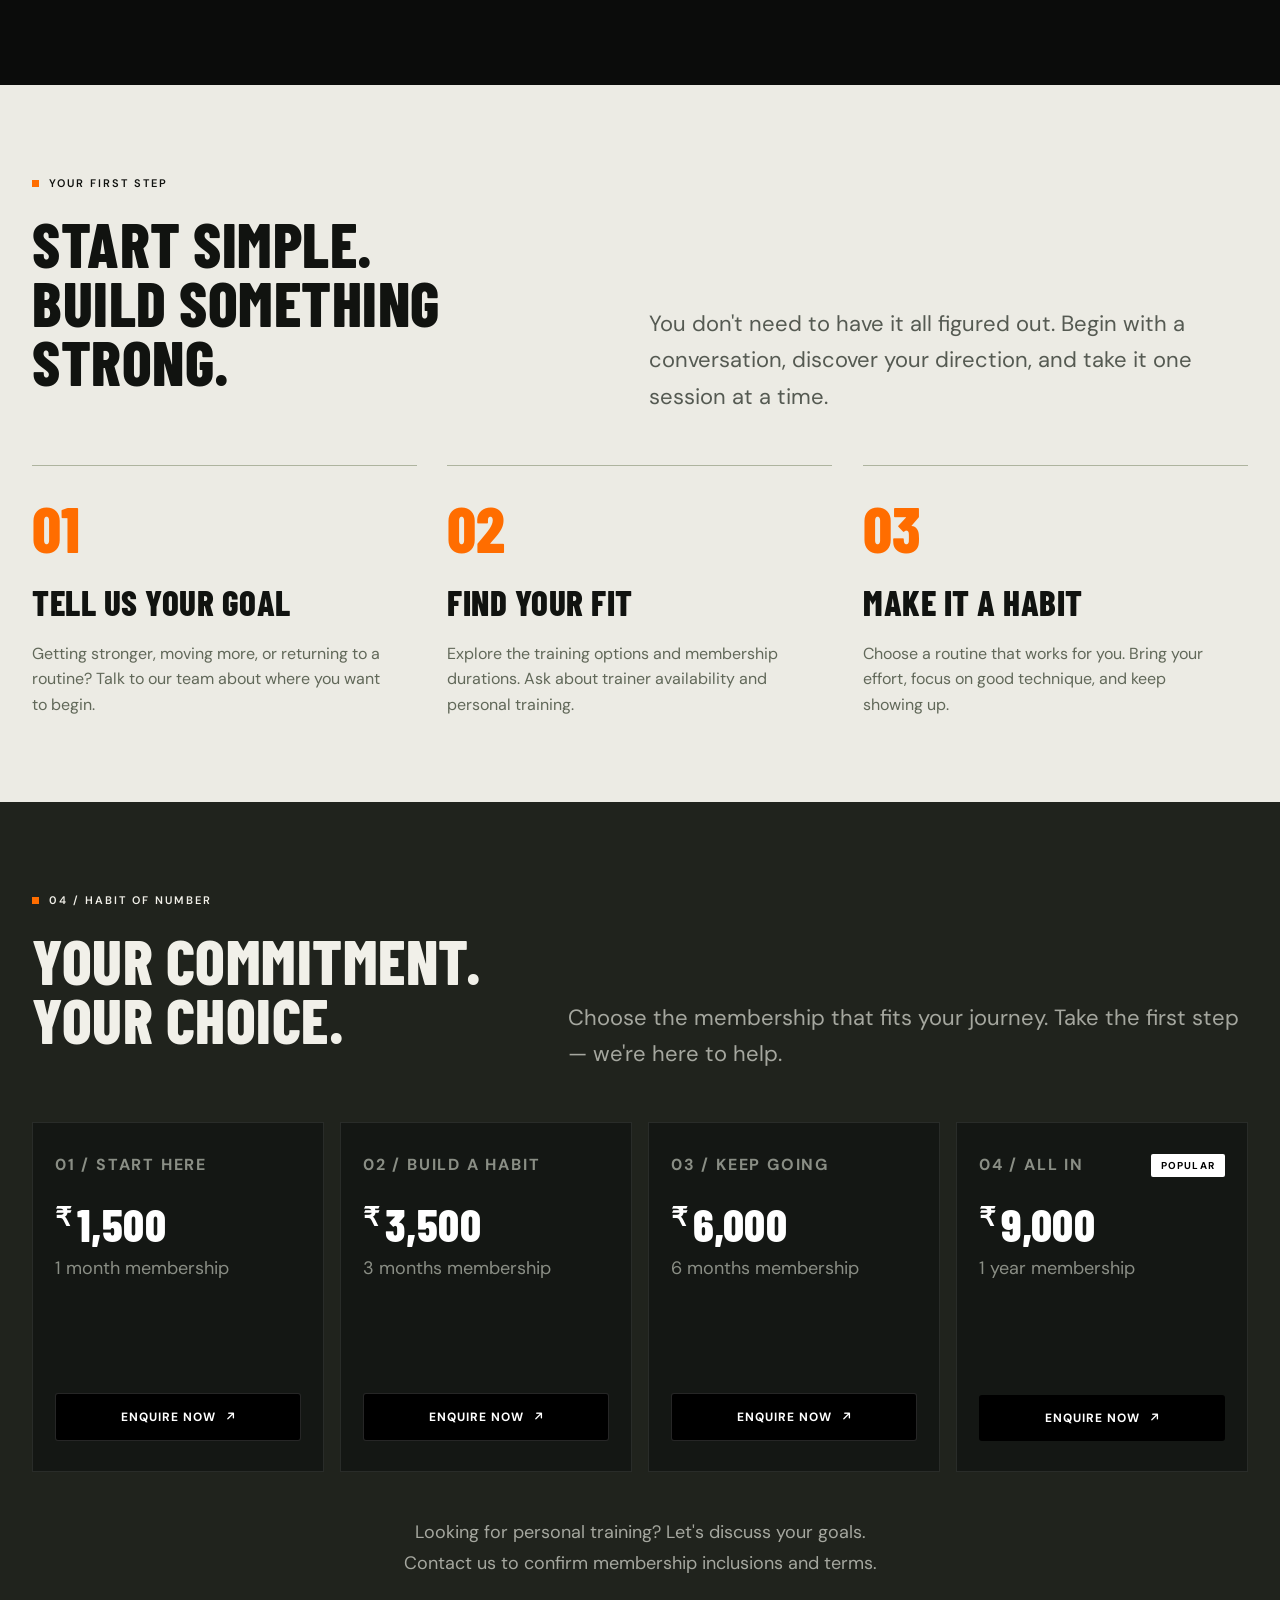
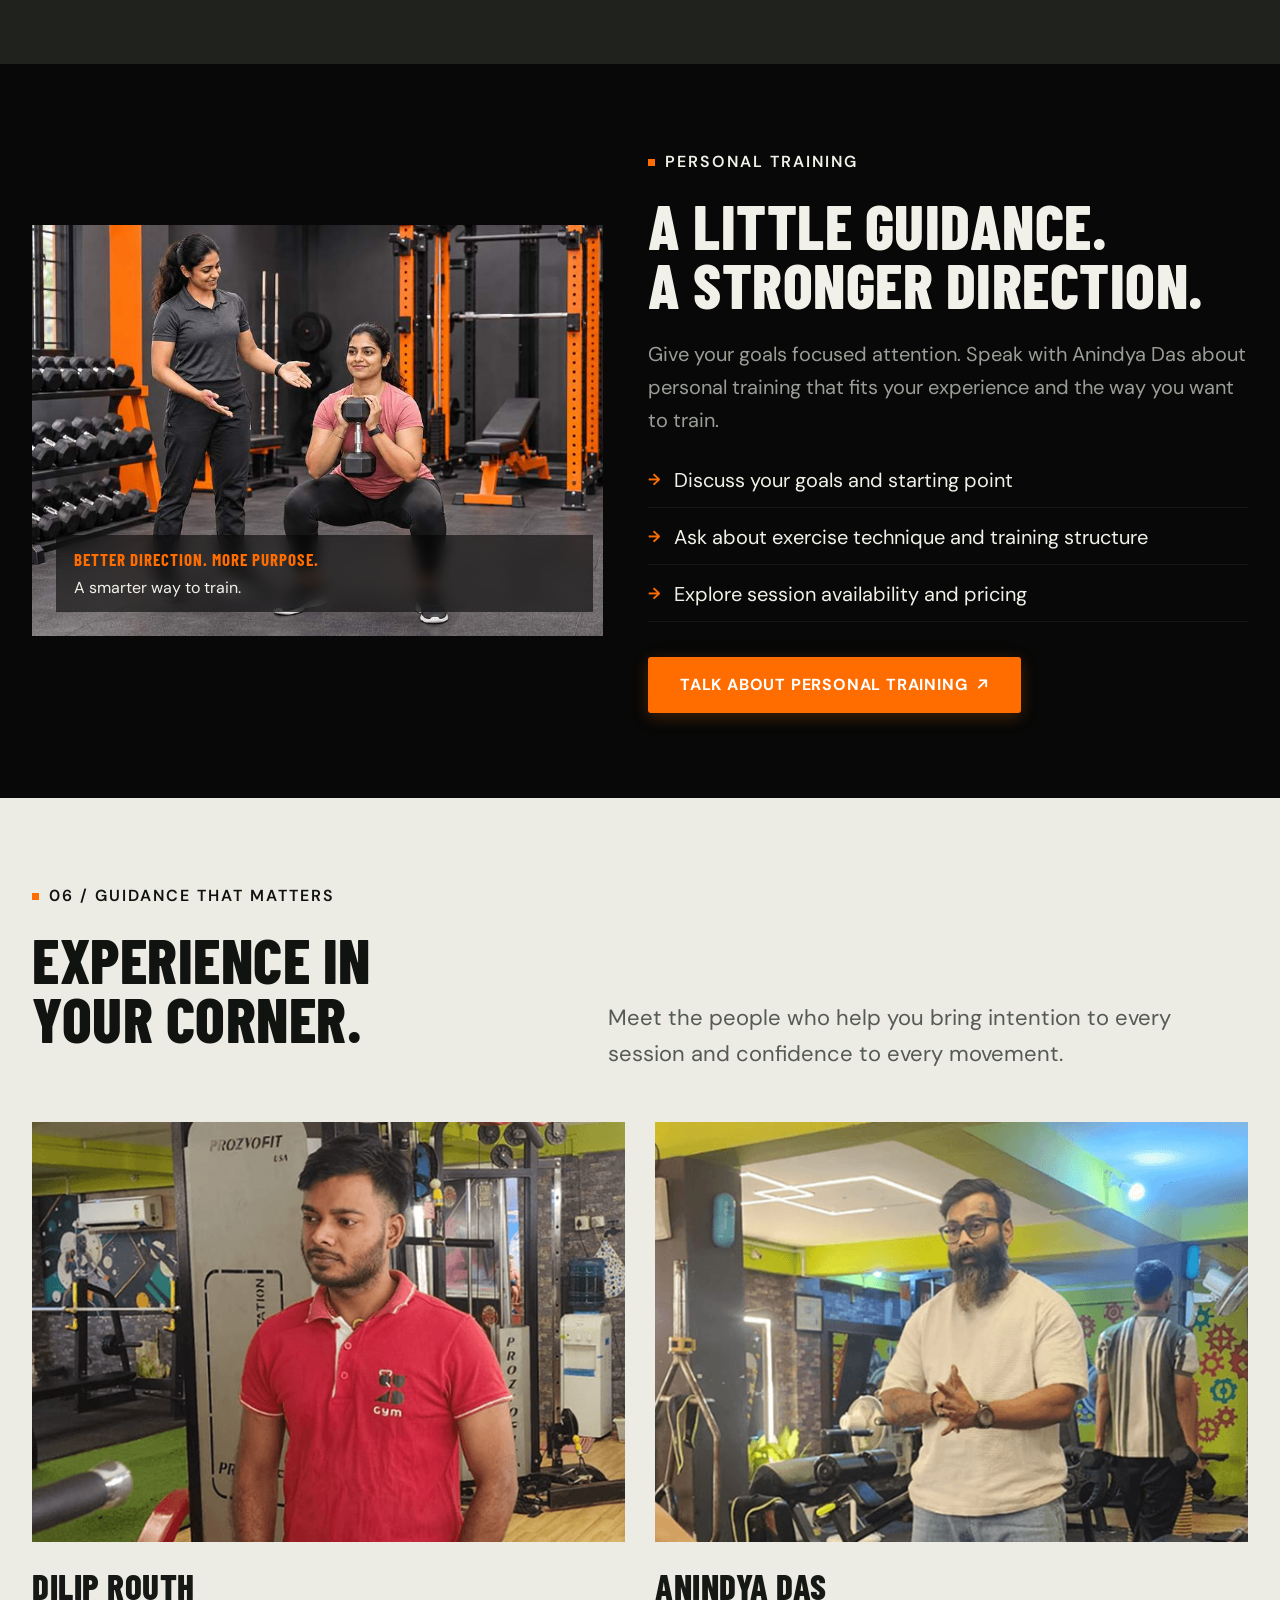
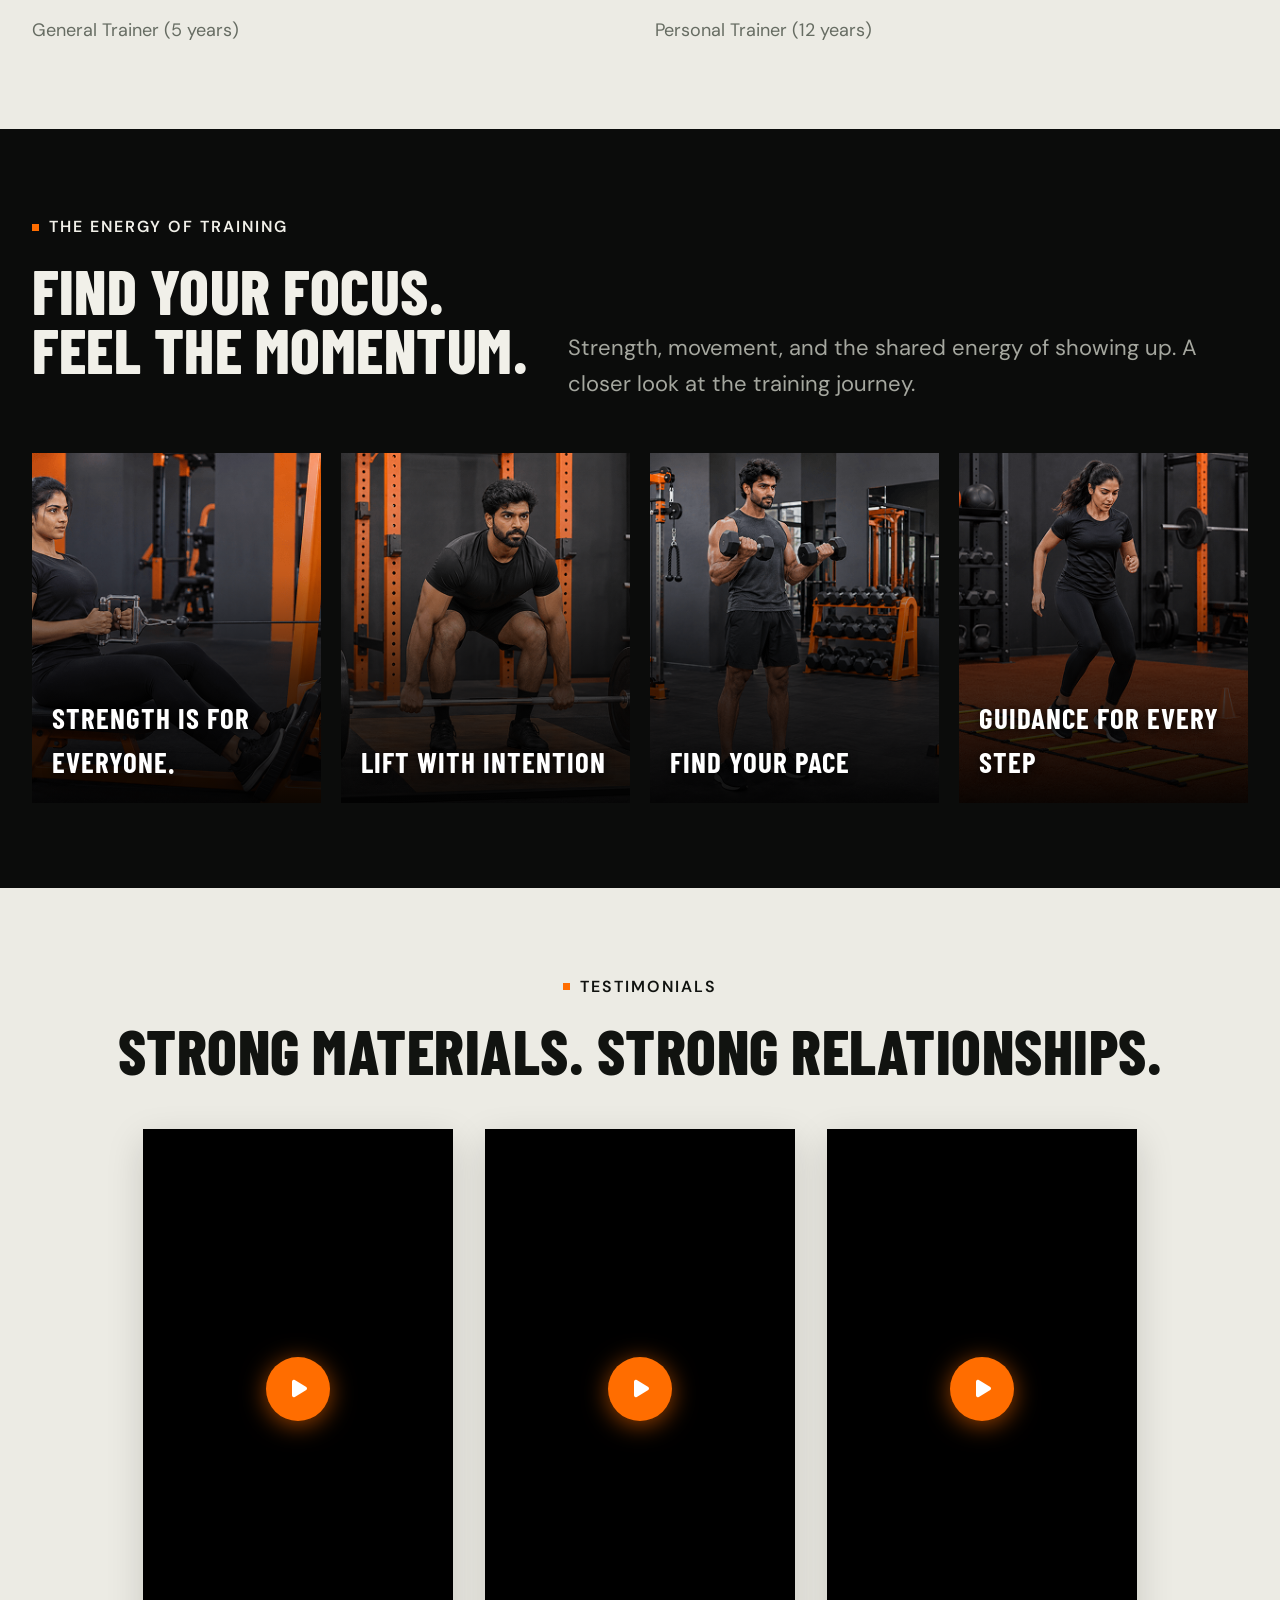
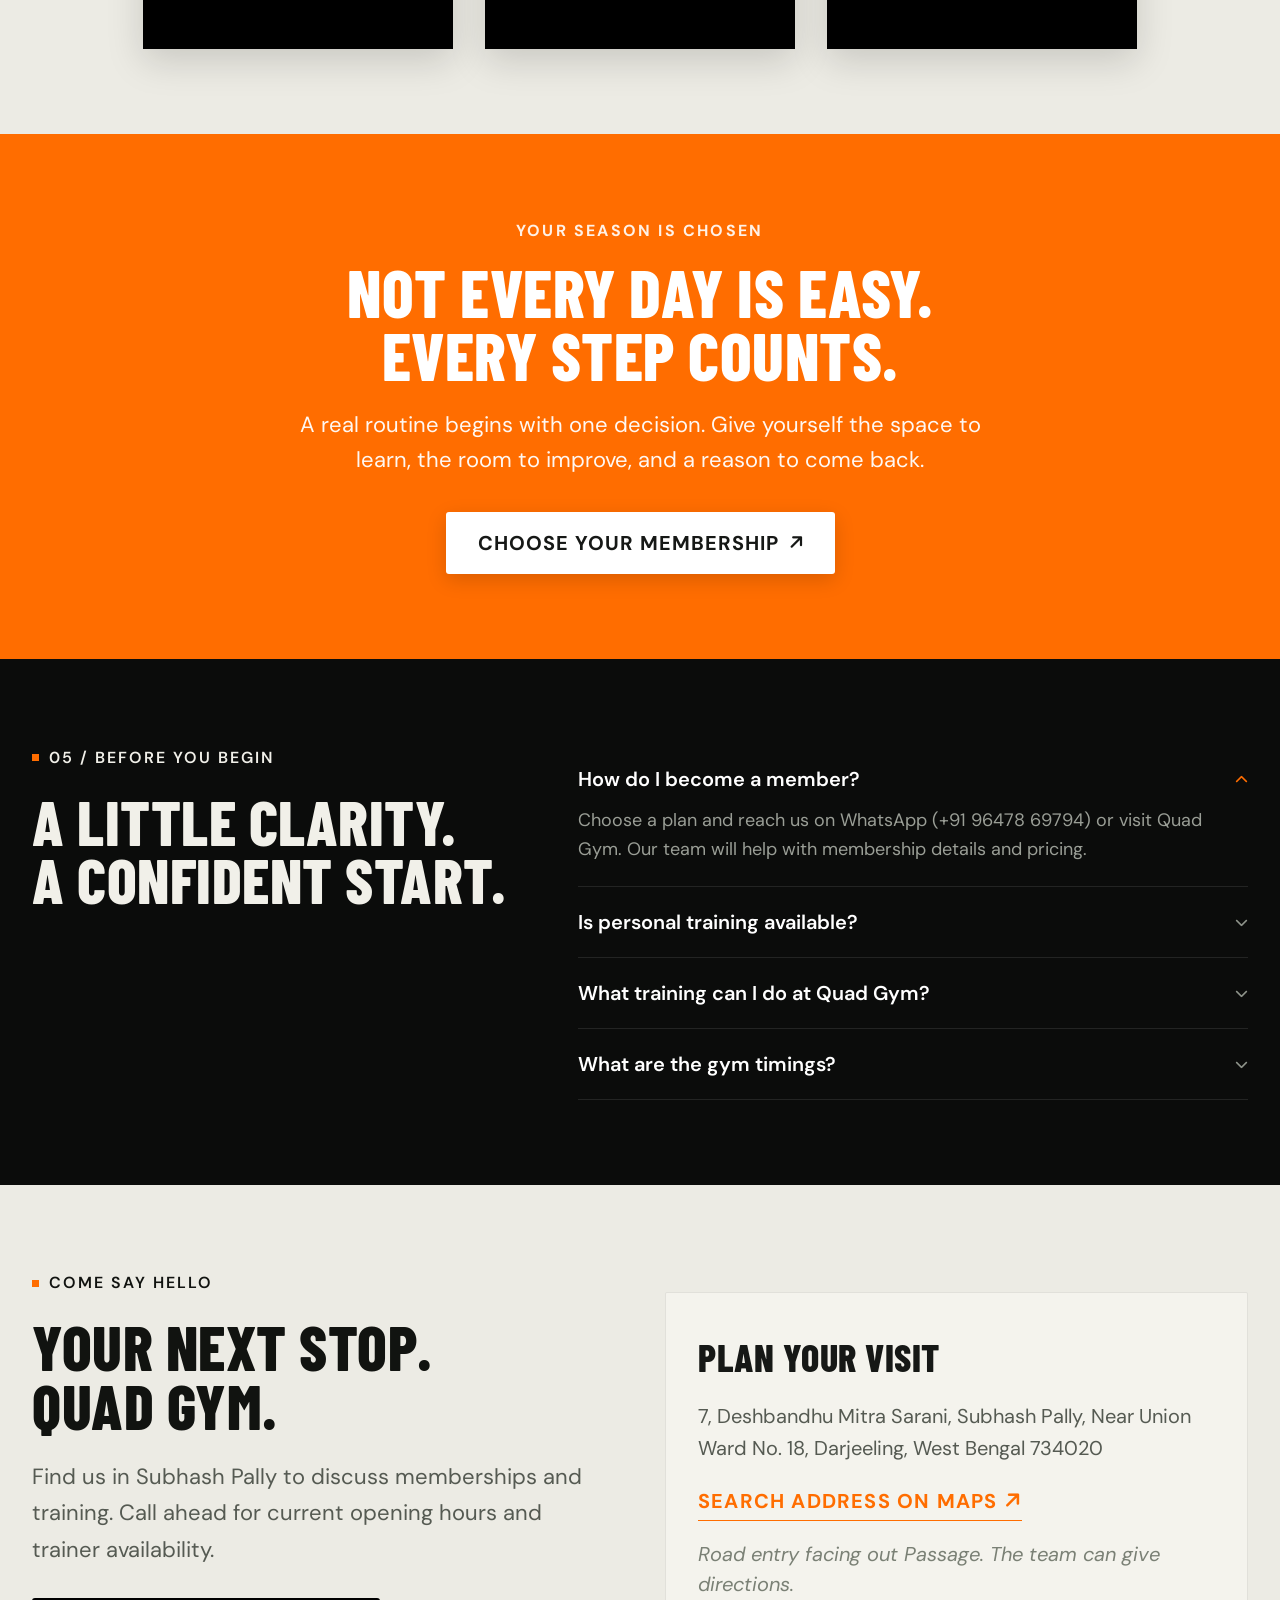
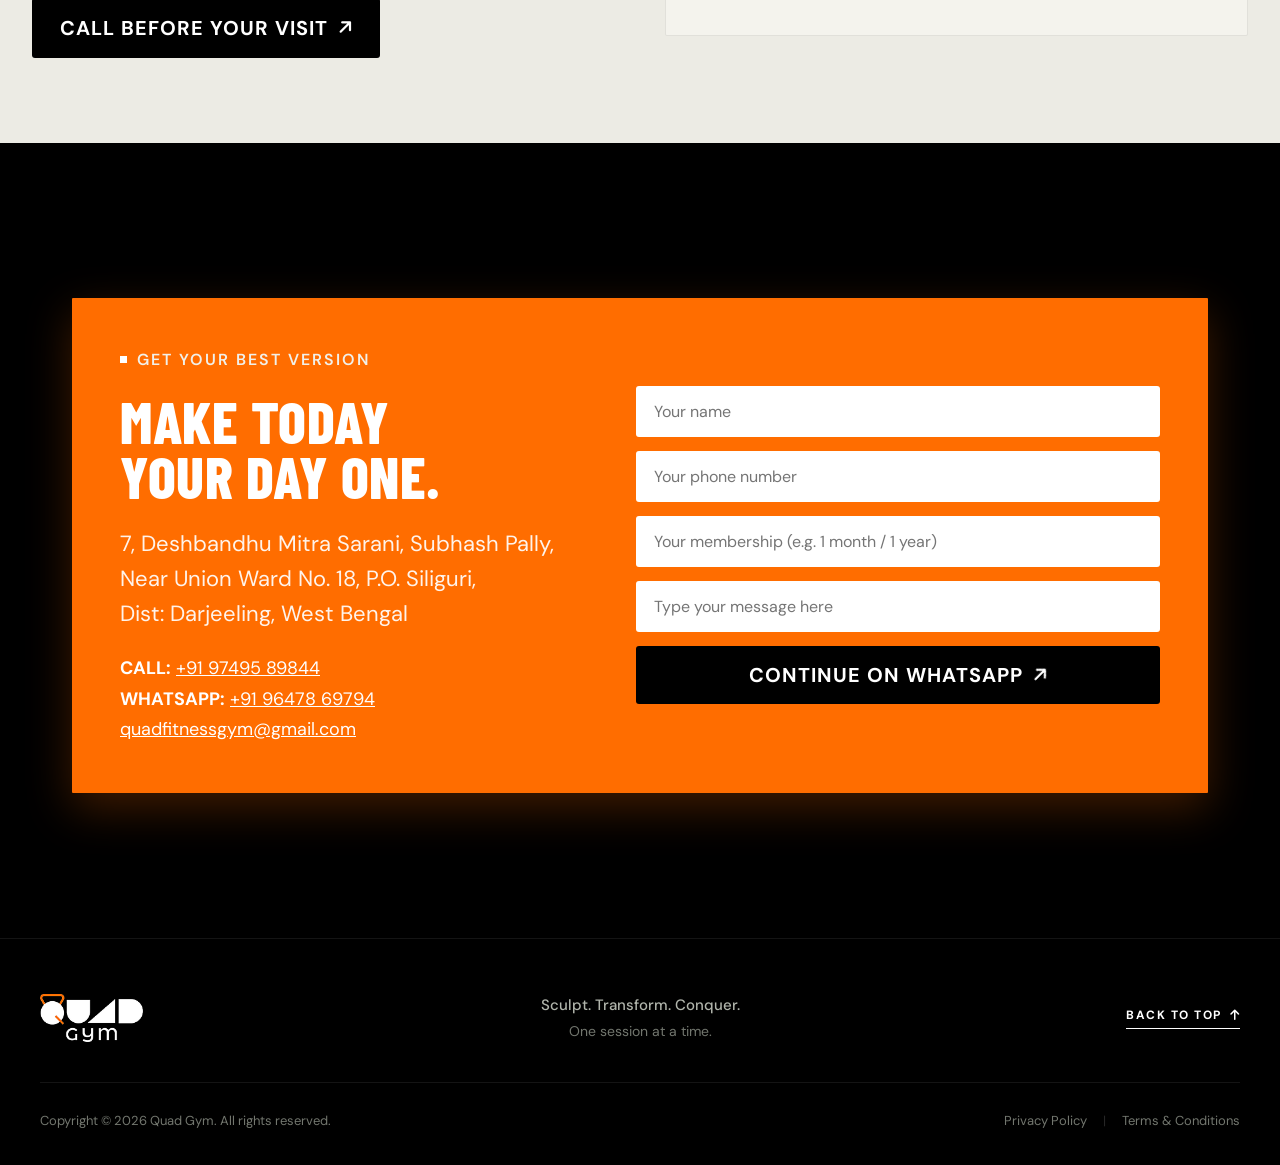
==== commit 92feeece: "done" ====
--- a/index.html
+++ b/index.html
@@ -42,16 +42,16 @@
             <nav class="desktop-nav" aria-label="Main Navigation">
                 <ul class="nav-menu">
                     <li><a href="about-us.html" class="nav-link">About us</a></li>
-                    <li><a href="#training" class="nav-link">Training</a></li>
+                    <li><a href="training.html" class="nav-link">Training</a></li>
                     <li><a href="membership.html" class="nav-link">Membership</a></li>
-                    <li><a href="#trainers" class="nav-link">Trainers</a></li>
-                    <li><a href="#gallery" class="nav-link">Gallery</a></li>
+                    <li><a href="trainers.html" class="nav-link">Trainers</a></li>
+                    <li><a href="gallery.html" class="nav-link">Gallery</a></li>
                 </ul>
             </nav>
 
             <!-- Desktop Right CTA Button -->
             <div class="nav-actions">
-                <a href="#get-started" class="btn btn-nav">
+                <a href="contact-us.html" class="btn btn-nav">
                     <span>LET'S GET STARTED</span>
                     <i class="fa-solid fa-arrow-up fa-rotate-by" style="--fa-rotate-angle: 45deg;"></i>
                 </a>
@@ -95,7 +95,7 @@
                         </a>
                     </li>
                     <li>
-                        <a href="#training" class="mobile-nav-link">
+                        <a href="training.html" class="mobile-nav-link">
                             <span class="link-left"><i class="fa-solid fa-dumbbell"></i> Training</span>
                             <i class="fa-solid fa-chevron-right link-arrow"></i>
                         </a>
@@ -107,13 +107,13 @@
                         </a>
                     </li>
                     <li>
-                        <a href="#trainers" class="mobile-nav-link">
+                        <a href="trainers.html" class="mobile-nav-link">
                             <span class="link-left"><i class="fa-solid fa-users"></i> Trainers</span>
                             <i class="fa-solid fa-chevron-right link-arrow"></i>
                         </a>
                     </li>
                     <li>
-                        <a href="#gallery" class="mobile-nav-link">
+                        <a href="gallery.html" class="mobile-nav-link">
                             <span class="link-left"><i class="fa-solid fa-images"></i> Gallery</span>
                             <i class="fa-solid fa-chevron-right link-arrow"></i>
                         </a>
@@ -123,7 +123,7 @@
 
             <!-- Mobile Action Button -->
             <div class="mobile-menu-cta">
-                <a href="#get-started" class="btn btn-mobile-cta">
+                <a href="contact-us.html" class="btn btn-mobile-cta">
                     <span>LET'S GET STARTED</span>
                     <i class="fa-solid fa-arrow-up-right-from-square"></i>
                 </a>
@@ -175,11 +175,11 @@
 
                 <!-- Action Button Group -->
                 <div class="hero-buttons animate__animated animate__fadeInUp">
-                    <a href="#membership" class="btn btn-primary">
+                    <a href="membership.html" class="btn btn-primary">
                         <span>FIND YOUR MEMBERSHIP</span>
                         <i class="fa-solid fa-arrow-up fa-rotate-by" style="--fa-rotate-angle: 45deg;"></i>
                     </a>
-                    <a href="#contact" class="btn btn-outline">
+                    <a href="contact-us.html" class="btn btn-outline">
                         <span>LET'S TALK</span>
                         <i class="fa-solid fa-arrow-up fa-rotate-by" style="--fa-rotate-angle: 45deg;"></i>
                     </a>
@@ -733,7 +733,8 @@
             <div class="testimonials-scroll-container">
                 <div class="testimonials-grid">
                     <!-- Video 1 -->
-                    <div class="testimonial-card animate__animated animate__fadeInUp" data-video-src="assets/testimonial1.mp4">
+                    <div class="testimonial-card animate__animated animate__fadeInUp"
+                        data-video-src="assets/testimonial1.mp4">
                         <div class="video-wrapper">
                             <video class="testimonial-video" playsinline preload="metadata" muted>
                                 <source src="assets/testimonial1.mp4" type="video/mp4">
@@ -747,7 +748,8 @@
                     </div>
 
                     <!-- Video 2 -->
-                    <div class="testimonial-card animate__animated animate__fadeInUp" data-video-src="assets/testimonial2.mp4">
+                    <div class="testimonial-card animate__animated animate__fadeInUp"
+                        data-video-src="assets/testimonial2.mp4">
                         <div class="video-wrapper">
                             <video class="testimonial-video" playsinline preload="metadata" muted>
                                 <source src="assets/testimonial2.mp4" type="video/mp4">
@@ -761,7 +763,8 @@
                     </div>
 
                     <!-- Video 3 -->
-                    <div class="testimonial-card animate__animated animate__fadeInUp" data-video-src="assets/testimonial3.mp4">
+                    <div class="testimonial-card animate__animated animate__fadeInUp"
+                        data-video-src="assets/testimonial3.mp4">
                         <div class="video-wrapper">
                             <video class="testimonial-video" playsinline preload="metadata" muted>
                                 <source src="assets/testimonial3.mp4" type="video/mp4">
@@ -1000,9 +1003,9 @@
                     <p>Copyright &copy; 2026 Quad Gym. All rights reserved.</p>
                 </div>
                 <div class="footer-legal-col">
-                    <a href="#" class="footer-legal-link">Privacy Policy</a>
+                    <a href="privacy-policy.html" class="footer-legal-link">Privacy Policy</a>
                     <span class="footer-legal-sep">|</span>
-                    <a href="#" class="footer-legal-link">Terms &amp; Conditions</a>
+                    <a href="terms-conditions.html" class="footer-legal-link">Terms &amp; Conditions</a>
                 </div>
             </div>
         </div>
--- a/style/style.css
+++ b/style/style.css
@@ -23,7 +23,9 @@
     --transition: all 0.3s cubic-bezier(0.16, 1, 0.3, 1);
 }
 
-*, *::before, *::after {
+*,
+*::before,
+*::after {
     margin: 0;
     padding: 0;
     box-sizing: border-box;
@@ -46,8 +48,29 @@
     line-height: 1.5;
     overflow-x: hidden;
     position: relative;
+    padding-top: var(--header-height);
     -webkit-font-smoothing: antialiased;
     -moz-osx-font-smoothing: grayscale;
+}
+
+::-webkit-scrollbar {
+    width: 3.5px;
+}
+
+
+::-webkit-scrollbar-track {
+    background: #ffffff;
+}
+
+
+::-webkit-scrollbar-thumb {
+    background: var(--primary-color);
+    border-radius: 10px;
+}
+
+
+::-webkit-scrollbar-thumb:hover {
+    background: #ff6f00b4;
 }
 
 a {
@@ -137,10 +160,12 @@
     box-shadow: 0 4px 14px rgba(255, 109, 0, 0.3);
 }
 
-.btn-nav:hover {
+.btn-nav:hover,
+.btn-nav.is-active,
+.btn-nav.active {
     background-color: var(--primary-hover);
     transform: translateY(-2px);
-    box-shadow: 0 6px 20px rgba(255, 109, 0, 0.45);
+    box-shadow: 0 6px 20px rgba(255, 109, 0, 0.6), 0 0 0 2px rgba(255, 255, 255, 0.4);
 }
 
 /* ==========================================================================
@@ -214,16 +239,25 @@
    NAVBAR (DESKTOP)
    ========================================================================== */
 .site-header {
-    position: sticky;
+    position: fixed;
     top: 0;
     left: 0;
     width: 100%;
     height: var(--header-height);
-    background-color: #000000;
-    z-index: 100;
-    border-bottom: 1px solid rgba(255, 255, 255, 0.05);
-    display: flex;
-    align-items: center;
+    background-color: rgba(0, 0, 0, 0.94);
+    backdrop-filter: blur(14px);
+    -webkit-backdrop-filter: blur(14px);
+    z-index: 1000;
+    border-bottom: 1px solid rgba(255, 255, 255, 0.08);
+    display: flex;
+    align-items: center;
+    transition: background-color 0.3s ease, border-color 0.3s ease, box-shadow 0.3s ease;
+}
+
+.site-header.is-scrolled {
+    background-color: rgba(0, 0, 0, 0.98);
+    box-shadow: 0 4px 25px rgba(0, 0, 0, 0.85);
+    border-bottom-color: rgba(255, 109, 0, 0.25);
 }
 
 .nav-container {
@@ -255,6 +289,7 @@
     letter-spacing: 0.2px;
     position: relative;
     padding: 6px 0;
+    transition: color 0.3s ease;
 }
 
 .nav-link::after {
@@ -265,7 +300,7 @@
     width: 0;
     height: 2px;
     background-color: var(--primary-color);
-    transition: width 0.3s ease;
+    transition: width 0.3s ease, box-shadow 0.3s ease;
 }
 
 .nav-link:hover {
@@ -274,6 +309,19 @@
 
 .nav-link:hover::after {
     width: 100%;
+}
+
+.nav-link.is-active,
+.nav-link.active {
+    color: var(--primary-color);
+    font-weight: 700;
+}
+
+.nav-link.is-active::after,
+.nav-link.active::after {
+    width: 100%;
+    background-color: var(--primary-color);
+    box-shadow: 0 0 10px rgba(255, 109, 0, 0.65);
 }
 
 .nav-actions {
@@ -285,7 +333,8 @@
    HAMBURGER BUTTON (MOBILE ANIMATED)
    ========================================================================== */
 .hamburger-btn {
-    display: none; /* Shown in responsive.css on mobile/tablet */
+    display: none;
+    /* Shown in responsive.css on mobile/tablet */
     width: 44px;
     height: 44px;
     padding: 10px 8px;
@@ -304,9 +353,9 @@
     background-color: #FFFFFF;
     border-radius: 2px;
     transition: transform 0.35s cubic-bezier(0.16, 1, 0.3, 1),
-                opacity 0.25s ease,
-                width 0.3s ease,
-                background-color 0.3s ease;
+        opacity 0.25s ease,
+        width 0.3s ease,
+        background-color 0.3s ease;
 }
 
 .hamburger-line.line-2 {
@@ -348,7 +397,7 @@
     background-color: rgba(0, 0, 0, 0.75);
     backdrop-filter: blur(8px);
     -webkit-backdrop-filter: blur(8px);
-    z-index: 998;
+    z-index: 2000;
     opacity: 0;
     visibility: hidden;
     pointer-events: none;
@@ -372,7 +421,7 @@
     border: 1px solid rgba(255, 255, 255, 0.12);
     border-radius: 24px;
     box-shadow: 0 25px 60px rgba(0, 0, 0, 0.9), 0 0 30px rgba(255, 109, 0, 0.08);
-    z-index: 999;
+    z-index: 2001;
     display: flex;
     flex-direction: column;
     overflow: hidden;
@@ -382,8 +431,8 @@
     visibility: hidden;
     pointer-events: none;
     transition: transform 0.45s var(--ease-out),
-                opacity 0.35s ease,
-                visibility 0.45s;
+        opacity 0.35s ease,
+        visibility 0.45s;
 }
 
 .mobile-menu-panel.is-open {
@@ -495,6 +544,22 @@
     color: var(--primary-color);
 }
 
+.mobile-nav-link.is-active,
+.mobile-nav-link.active {
+    background: rgba(255, 109, 0, 0.16);
+    border-color: var(--primary-color);
+    color: var(--primary-color);
+    font-weight: 700;
+}
+
+.mobile-nav-link.is-active .link-arrow,
+.mobile-nav-link.active .link-arrow,
+.mobile-nav-link.is-active .link-left i,
+.mobile-nav-link.active .link-left i {
+    color: var(--primary-color);
+    transform: translateX(3px);
+}
+
 .mobile-menu-cta {
     margin: 20px 0 16px;
 }
@@ -511,8 +576,11 @@
     box-shadow: 0 6px 20px rgba(255, 109, 0, 0.35);
 }
 
-.btn-mobile-cta:hover {
+.btn-mobile-cta:hover,
+.btn-mobile-cta.is-active,
+.btn-mobile-cta.active {
     background-color: var(--primary-hover);
+    box-shadow: 0 8px 24px rgba(255, 109, 0, 0.5), 0 0 0 2px rgba(255, 255, 255, 0.4);
 }
 
 .mobile-menu-footer {
@@ -600,15 +668,13 @@
     position: absolute;
     inset: 0;
     z-index: 2;
-    background: linear-gradient(
-        to right,
-        #000000 0%,
-        #000000 1%,
-        rgba(0, 0, 0, 0.95) 10%,
-        rgba(0, 0, 0, 0.75) 20%,
-        rgba(0, 0, 0, 0.45) 45%,
-        rgba(0, 0, 0, 0.35) 53%
-    );
+    background: linear-gradient(to right,
+            #000000 0%,
+            #000000 1%,
+            rgba(0, 0, 0, 0.95) 10%,
+            rgba(0, 0, 0, 0.75) 20%,
+            rgba(0, 0, 0, 0.45) 45%,
+            rgba(0, 0, 0, 0.35) 53%);
     pointer-events: none;
 }
 
@@ -617,13 +683,11 @@
     position: absolute;
     inset: 0;
     z-index: 2;
-    background: linear-gradient(
-        to bottom,
-        rgba(0, 0, 0, 0.6) 0%,
-        transparent 15%,
-        transparent 80%,
-        rgba(0, 0, 0, 0.9) 100%
-    );
+    background: linear-gradient(to bottom,
+            rgba(0, 0, 0, 0.6) 0%,
+            transparent 15%,
+            transparent 80%,
+            rgba(0, 0, 0, 0.9) 100%);
     pointer-events: none;
 }
 
@@ -668,20 +732,26 @@
     text-transform: uppercase;
     color: #111310;
 }
-.tag-text-2{
-color: #111310;
-}
-.tag-text-3, .tag-text-6{
-color: #F1F0E9;
-}
-.tag-text-4{
-color: #111310;
-font-size: 11px;
-}
-.tag-text-5{
-color: #F1F0E9;
-font-size: 11px;
-}
+
+.tag-text-2 {
+    color: #111310;
+}
+
+.tag-text-3,
+.tag-text-6 {
+    color: #F1F0E9;
+}
+
+.tag-text-4 {
+    color: #111310;
+    font-size: 11px;
+}
+
+.tag-text-5 {
+    color: #F1F0E9;
+    font-size: 11px;
+}
+
 /* Hero Main Title */
 .hero-title {
     font-family: var(--font-heading);
@@ -816,6 +886,7 @@
     from {
         transform: translateX(0);
     }
+
     to {
         transform: translateX(-100%);
     }
@@ -885,9 +956,11 @@
     color: #F1F0E9;
     margin-bottom: 24px;
 }
-.section-heading-light-1{
+
+.section-heading-light-1 {
     font-size: 74px;
 }
+
 .section-header-split {
     display: flex;
     justify-content: space-between;
@@ -909,7 +982,7 @@
     font-size: 22px;
     line-height: 1.65;
     color: #A5A79F;
-    max-width: 480px;
+    max-width: 680px;
 }
 
 .image-card {
@@ -1344,8 +1417,9 @@
     box-shadow: 0 12px 35px rgba(255, 109, 0, 0.35);
     cursor: pointer;
 }
-.pricing-card:hover .pricing-plan-tag, 
-.pricing-card:hover .pricing-duration{
+
+.pricing-card:hover .pricing-plan-tag,
+.pricing-card:hover .pricing-duration {
     color: #fff;
 }
 
@@ -1648,13 +1722,11 @@
     content: '';
     position: absolute;
     inset: 0;
-    background: linear-gradient(
-        to top,
-        rgba(0, 0, 0, 0.95) 0%,
-        rgba(0, 0, 0, 0.7) 35%,
-        rgba(0, 0, 0, 0.2) 65%,
-        transparent 100%
-    );
+    background: linear-gradient(to top,
+            rgba(0, 0, 0, 0.95) 0%,
+            rgba(0, 0, 0, 0.7) 35%,
+            rgba(0, 0, 0, 0.2) 65%,
+            transparent 100%);
     pointer-events: none;
     z-index: 1;
 }
@@ -1769,12 +1841,10 @@
 .video-card-overlay {
     position: absolute;
     inset: 0;
-    background: linear-gradient(
-        to bottom,
-        rgba(0, 0, 0, 0.25) 0%,
-        transparent 35%,
-        rgba(0, 0, 0, 0.6) 100%
-    );
+    background: linear-gradient(to bottom,
+            rgba(0, 0, 0, 0.25) 0%,
+            transparent 35%,
+            rgba(0, 0, 0, 0.6) 100%);
     z-index: 2;
     pointer-events: none;
 }
@@ -2301,9 +2371,9 @@
 
 .video-modal-container {
     position: relative;
-    width: 100%;
-    max-width: 440px;
-    max-height: 92vh;
+    width: 90vw;
+    max-width: 820px;
+    max-height: 90vh;
     display: flex;
     flex-direction: column;
     align-items: center;
@@ -2342,20 +2412,733 @@
 
 .video-modal-frame {
     width: 100%;
-    aspect-ratio: 9 / 16;
     max-height: 84vh;
     border-radius: 12px;
     overflow: hidden;
     background: #000000;
     box-shadow: 0 25px 70px rgba(0, 0, 0, 0.95), 0 0 40px rgba(255, 109, 0, 0.2);
+    display: flex;
+    align-items: center;
+    justify-content: center;
 }
 
 #modal-video-player {
     width: 100%;
-    height: 100%;
-    object-fit: cover;
+    max-height: 84vh;
+    object-fit: contain;
     display: block;
 }
+
+/* ==========================================================================
+   GALLERY PAGE: GRID COLLAGE & LIGHTBOX
+   ========================================================================== */
+.grid-gallery-section {
+    background-color: #0b0c0b;
+    color: #FFFFFF;
+    position: relative;
+    padding: 90px 0 110px;
+}
+
+.gallery-filter-bar {
+    display: flex;
+    align-items: center;
+    gap: 12px;
+    margin-bottom: 40px;
+    flex-wrap: wrap;
+}
+
+.gallery-filter-btn {
+    background: #141614;
+    border: 1px solid rgba(255, 255, 255, 0.12);
+    color: #AEB2A8;
+    padding: 10px 22px;
+    font-family: var(--font-body);
+    font-size: 14px;
+    font-weight: 700;
+    letter-spacing: 1.2px;
+    text-transform: uppercase;
+    border-radius: 30px;
+    cursor: pointer;
+    transition: var(--transition);
+}
+
+.gallery-filter-btn:hover {
+    color: #FFFFFF;
+    border-color: var(--primary-color);
+}
+
+.gallery-filter-btn.is-active {
+    background: var(--primary-color);
+    border-color: var(--primary-color);
+    color: #FFFFFF;
+    box-shadow: 0 4px 18px rgba(255, 109, 0, 0.35);
+}
+
+/* CSS Column-based Masonry Grid Collage */
+.gallery-collage-grid {
+    column-count: 4;
+    column-gap: 22px;
+    width: 100%;
+}
+
+.gallery-item {
+    break-inside: avoid;
+    margin-bottom: 22px;
+    position: relative;
+    /* border-radius: 10px; */
+    overflow: hidden;
+    background: #141614;
+    border: 1px solid rgba(255, 255, 255, 0.08);
+    cursor: pointer;
+    transition: transform 0.35s ease, border-color 0.35s ease, box-shadow 0.35s ease;
+    display: block;
+}
+
+.gallery-item:hover {
+    transform: translateY(-5px);
+    border-color: var(--primary-color);
+    box-shadow: 0 15px 35px rgba(0, 0, 0, 0.7), 0 0 25px rgba(255, 109, 0, 0.2);
+}
+
+.gallery-media-wrapper {
+    position: relative;
+    width: 100%;
+    overflow: hidden;
+    border-radius: 0px;
+    background: #111310;
+}
+
+.gallery-media-img {
+    width: 100%;
+    height: auto;
+    display: block;
+    border-radius: 0px;
+    transition: transform 0.5s ease;
+}
+
+.gallery-item:hover .gallery-media-img {
+    transform: scale(1.04);
+}
+
+.gallery-media-video {
+    width: 100%;
+    height: auto;
+    display: block;
+    border-radius: 0px;
+    background: #000;
+    pointer-events: none;
+}
+
+/* Overlay & Badges */
+.gallery-image-overlay,
+.gallery-video-overlay {
+    position: absolute;
+    inset: 0;
+    background: linear-gradient(180deg, rgba(0, 0, 0, 0.25) 0%, rgba(0, 0, 0, 0.0) 40%, rgba(0, 0, 0, 0.8) 100%);
+    opacity: 0;
+    transition: opacity 0.35s ease;
+    display: flex;
+    flex-direction: column;
+    justify-content: space-between;
+    padding: 18px;
+    pointer-events: none;
+}
+
+.gallery-item:hover .gallery-image-overlay,
+.gallery-item:hover .gallery-video-overlay {
+    opacity: 1;
+}
+
+/* Video item shows overlay with play icon permanently */
+.gallery-video-item .gallery-video-overlay {
+    opacity: 1;
+    background: linear-gradient(180deg, rgba(0, 0, 0, 0.35) 0%, rgba(0, 0, 0, 0.1) 40%, rgba(0, 0, 0, 0.82) 100%);
+}
+
+.gallery-type-pill {
+    align-self: flex-start;
+    background: rgba(0, 0, 0, 0.7);
+    backdrop-filter: blur(8px);
+    border: 1px solid rgba(255, 255, 255, 0.2);
+    color: #FFFFFF;
+    font-family: var(--font-body);
+    font-size: 11px;
+    font-weight: 800;
+    letter-spacing: 1px;
+    padding: 5px 11px;
+    border-radius: 20px;
+    display: inline-flex;
+    align-items: center;
+    gap: 6px;
+}
+
+.gallery-video-item .gallery-type-pill {
+    background: rgba(255, 109, 0, 0.88);
+    border-color: var(--primary-color);
+}
+
+.gallery-center-btn {
+    align-self: center;
+    width: 52px;
+    height: 52px;
+    border-radius: 50%;
+    background: rgba(255, 109, 0, 0.92);
+    color: #FFFFFF;
+    display: flex;
+    align-items: center;
+    justify-content: center;
+    font-size: 19px;
+    box-shadow: 0 4px 20px rgba(0, 0, 0, 0.6), 0 0 25px rgba(255, 109, 0, 0.5);
+    transition: transform 0.3s ease, background 0.3s ease;
+}
+
+.gallery-item:hover .gallery-center-btn {
+    transform: scale(1.12);
+    /* background: #ff7d1a; */
+}
+
+.image-ex {
+    background: none;
+    box-shadow: none;
+}
+
+.gallery-item:hover .image-ex {
+    background: none;
+}
+
+.gallery-item-caption {
+    font-family: var(--font-body);
+    font-size: 13.5px;
+    font-weight: 600;
+    color: #EDECE6;
+    letter-spacing: 0.5px;
+    text-shadow: 0 2px 6px rgba(0, 0, 0, 0.85);
+}
+
+/* ==========================================================================
+   IMAGE LIGHTBOX MODAL (NO CUT / ORIGINAL SIZES + PREV/NEXT ARROWS)
+   ========================================================================== */
+.image-lightbox-backdrop {
+    position: fixed;
+    inset: 0;
+    background: rgba(0, 0, 0, 0.94);
+    backdrop-filter: blur(12px);
+    z-index: 99999;
+    display: flex;
+    align-items: center;
+    justify-content: center;
+    opacity: 0;
+    visibility: hidden;
+    transition: opacity 0.3s ease, visibility 0.3s ease;
+}
+
+.image-lightbox-backdrop.is-active {
+    opacity: 1;
+    visibility: visible;
+}
+
+.image-lightbox-container {
+    position: relative;
+    max-width: 92vw;
+    max-height: 92vh;
+    display: flex;
+    align-items: center;
+    justify-content: center;
+    flex-direction: column;
+}
+
+.lightbox-close-btn {
+    position: absolute;
+    top: -38px;
+    right: -22px;
+    width: 44px;
+    height: 44px;
+    border-radius: 50%;
+    /* background: rgba(255, 255, 255, 0.12); */
+    /* border: 1px solid rgba(255, 255, 255, 0.25); */
+    color: #FFFFFF;
+    font-size: 20px;
+    display: flex;
+    align-items: center;
+    justify-content: center;
+    cursor: pointer;
+    transition: var(--transition);
+    z-index: 10;
+}
+
+.lightbox-close-btn:hover {
+    background: var(--primary-color);
+    border-color: var(--primary-color);
+    transform: rotate(90deg);
+}
+
+.lightbox-arrow {
+    position: absolute;
+    top: 50%;
+    transform: translateY(-50%);
+    width: 52px;
+    height: 52px;
+    border-radius: 50%;
+    /* background: rgba(18, 20, 18, 0.88); */
+    /* border: 1px solid rgba(255, 255, 255, 0.25); */
+    color: #FFFFFF;
+    font-size: 20px;
+    display: flex;
+    align-items: center;
+    justify-content: center;
+    cursor: pointer;
+    transition: var(--transition);
+    z-index: 10;
+    box-shadow: 0 4px 20px rgba(0, 0, 0, 0.7);
+}
+
+.lightbox-prev-btn {
+    left: -75px;
+}
+
+.lightbox-next-btn {
+    right: -75px;
+}
+
+.lightbox-arrow:hover {
+    background: var(--primary-color);
+    border-color: var(--primary-color);
+    transform: translateY(-50%) scale(1.08);
+}
+
+.lightbox-image-frame {
+    max-width: 88vw;
+    max-height: 80vh;
+    display: flex;
+    align-items: center;
+    justify-content: center;
+    overflow: hidden;
+    /* border-radius: 8px; */
+    box-shadow: 0 20px 60px rgba(0, 0, 0, 0.95);
+}
+
+#lightbox-main-img {
+    max-width: 88vw;
+    max-height: 80vh;
+    width: auto;
+    height: auto;
+    object-fit: contain;
+    /* Ensures original size without cutting */
+    display: block;
+    /* border-radius: 8px; */
+    transition: opacity 0.2s ease, transform 0.2s ease;
+}
+
+.lightbox-footer-info {
+    margin-top: 16px;
+    display: flex;
+    align-items: center;
+    justify-content: center;
+}
+
+#lightbox-counter {
+    font-family: var(--font-body);
+    font-size: 14px;
+    font-weight: 700;
+    color: #EDECE6;
+    letter-spacing: 1.5px;
+    background: rgba(255, 255, 255, 0.1);
+    padding: 6px 16px;
+    border-radius: 20px;
+    border: 1px solid rgba(255, 255, 255, 0.15);
+}
+
+/* ==========================================================================
+   CONTACT US PAGE SECTION
+   ========================================================================== */
+.contact-us-section-page {
+    background-color: #0b0c0b;
+    color: #FFFFFF;
+    position: relative;
+    padding: 90px 0 110px;
+}
+
+.contact-page-grid {
+    display: grid;
+    grid-template-columns: 1fr 1.2fr;
+    gap: 50px;
+    align-items: start;
+}
+
+/* Left Column: Gym Info */
+.contact-info-col {
+    background: #141614;
+    border: 1px solid rgba(255, 255, 255, 0.08);
+    border-radius: 12px;
+    padding: 44px 38px;
+    display: flex;
+    flex-direction: column;
+    gap: 32px;
+}
+
+.contact-brand-card {
+    border-bottom: 1px solid rgba(255, 255, 255, 0.1);
+    padding-bottom: 24px;
+}
+
+.contact-brand-badge {
+    display: inline-block;
+    /* background: rgba(255, 109, 0, 0.12); */
+    /* border: 1px solid rgba(255, 109, 0, 0.3); */
+    color: var(--primary-color);
+    font-family: var(--font-body);
+    font-size: 11px;
+    font-weight: 800;
+    letter-spacing: 1.2px;
+    padding: 4px 0px;
+    border-radius: 20px;
+    margin-bottom: 14px;
+    text-transform: uppercase;
+}
+
+.contact-gym-name {
+    font-family: var(--font-heading);
+    font-size: 46px;
+    font-weight: 900;
+    letter-spacing: 1px;
+    color: #FFFFFF;
+    line-height: 1;
+    margin-bottom: 10px;
+}
+
+.contact-gym-motto {
+    font-family: var(--font-body);
+    font-size: 15px;
+    color: #AEB2A8;
+    line-height: 1.5;
+}
+
+.contact-details-list {
+    display: flex;
+    flex-direction: column;
+    gap: 26px;
+}
+
+.contact-detail-item {
+    display: flex;
+    align-items: flex-start;
+    gap: 18px;
+}
+
+.contact-icon-box {
+    /* width: 46px; */
+    /* height: 46px; */
+    border-radius: 50%;
+    /* background: rgba(255, 109, 0, 0.12); */
+    /* border: 1px solid rgba(255, 109, 0, 0.28);  */
+    color: var(--primary-color);
+    display: flex;
+    align-items: center;
+    justify-content: center;
+    font-size: 18px;
+    flex-shrink: 0;
+}
+
+.contact-detail-text {
+    display: flex;
+    flex-direction: column;
+    gap: 4px;
+}
+
+.contact-label {
+    font-family: var(--font-body);
+    font-size: 12px;
+    font-weight: 800;
+    letter-spacing: 1.2px;
+    color: var(--primary-color);
+    text-transform: uppercase;
+}
+
+.contact-val {
+    font-family: var(--font-body);
+    font-size: 15.5px;
+    line-height: 1.6;
+    color: #EDECE6;
+}
+
+.contact-val a {
+    color: #EDECE6;
+    transition: var(--transition);
+}
+
+.contact-val a:hover {
+    color: var(--primary-color);
+}
+
+.contact-links-group {
+    display: flex;
+    flex-direction: column;
+    gap: 4px;
+    font-family: var(--font-body);
+    font-size: 15.5px;
+    color: #EDECE6;
+}
+
+.contact-links-group strong {
+    color: #AEB2A8;
+}
+
+.contact-links-group a {
+    color: #EDECE6;
+    transition: var(--transition);
+}
+
+.contact-links-group a:hover {
+    color: var(--primary-color);
+}
+
+.contact-map-link {
+    display: inline-flex;
+    align-items: center;
+    gap: 8px;
+    font-family: var(--font-body);
+    font-size: 13px;
+    font-weight: 700;
+    letter-spacing: 1px;
+    color: var(--primary-color);
+    text-transform: uppercase;
+    margin-top: 6px;
+    transition: var(--transition);
+}
+
+.contact-map-link:hover {
+    color: #FFFFFF;
+}
+
+/* Right Column: Query Form */
+.contact-form-col {
+    background: #141614;
+    border: 1px solid rgba(255, 255, 255, 0.08);
+    border-radius: 12px;
+    padding: 44px 40px;
+}
+
+.form-header {
+    display: flex;
+    align-items: center;
+    gap: 10px;
+    margin-bottom: 8px;
+}
+
+.form-title {
+    font-family: var(--font-heading);
+    font-size: 34px;
+    font-weight: 800;
+    letter-spacing: 0.8px;
+    color: #FFFFFF;
+    text-transform: uppercase;
+}
+
+.form-subtitle {
+    font-family: var(--font-body);
+    font-size: 15px;
+    color: #AEB2A8;
+    margin-bottom: 28px;
+    line-height: 1.5;
+}
+
+.contact-page-form {
+    display: flex;
+    flex-direction: column;
+    gap: 20px;
+}
+
+.contact-form-group {
+    display: flex;
+    flex-direction: column;
+    gap: 8px;
+    width: 100%;
+}
+
+.contact-form-row {
+    display: grid;
+    grid-template-columns: 1fr 1fr;
+    gap: 16px;
+}
+
+.contact-field-label {
+    font-family: var(--font-body);
+    font-size: 12.5px;
+    font-weight: 700;
+    letter-spacing: 1px;
+    color: #EDECE6;
+    text-transform: uppercase;
+}
+
+.req-star {
+    color: var(--primary-color);
+}
+
+.contact-page-input,
+.contact-page-select,
+.contact-page-textarea {
+    width: 100%;
+    background: #1C1E1B;
+    border: 1px solid rgba(255, 255, 255, 0.12);
+    border-radius: 6px;
+    padding: 14px 16px;
+    font-family: var(--font-body);
+    font-size: 15px;
+    color: #FFFFFF;
+    outline: none;
+    transition: border-color 0.25s ease, box-shadow 0.25s ease, background-color 0.25s ease;
+}
+
+.contact-page-input::placeholder,
+.contact-page-textarea::placeholder {
+    color: #6C7067;
+}
+
+.contact-page-input:focus,
+.contact-page-select:focus,
+.contact-page-textarea:focus {
+    border-color: var(--primary-color);
+    box-shadow: 0 0 0 3px rgba(255, 109, 0, 0.18);
+    background: #20231F;
+}
+
+.contact-select-wrap {
+    position: relative;
+    width: 100%;
+}
+
+.contact-page-select {
+    appearance: none;
+    -webkit-appearance: none;
+    cursor: pointer;
+    padding-right: 42px;
+}
+
+.contact-page-select option {
+    background-color: #141614;
+    color: #FFFFFF;
+    padding: 10px;
+}
+
+.select-chevron {
+    position: absolute;
+    right: 16px;
+    top: 50%;
+    transform: translateY(-50%);
+    color: var(--primary-color);
+    font-size: 13px;
+    pointer-events: none;
+}
+
+.contact-page-textarea {
+    resize: vertical;
+    min-height: 110px;
+}
+
+.btn-submit-query {
+    width: 100%;
+    padding: 16px 24px;
+    font-size: 16px;
+    font-weight: 800;
+    letter-spacing: 1.2px;
+    justify-content: center;
+    border-radius: 6px;
+    margin-top: 8px;
+    cursor: pointer;
+    box-shadow: 0 4px 20px rgba(255, 109, 0, 0.35);
+}
+
+.btn-submit-query:hover {
+    transform: translateY(-2px);
+    box-shadow: 0 8px 26px rgba(255, 109, 0, 0.5);
+}
+
+/* ==========================================================================
+   TERMS & PRIVACY POLICY SECTION (SIMPLE CONTENT)
+   ========================================================================== */
+.terms-policy {
+    background-color: #0b0c0b;
+    color: #EDECE6;
+    padding: 80px 0 100px;
+    position: relative;
+}
+
+.terms-policy-container {
+    max-width: 960px;
+    margin: 0 auto;
+}
+
+.terms-policy-content {
+    background: #141614;
+    border: 1px solid rgba(255, 255, 255, 0.08);
+    border-radius: 12px;
+    padding: 48px 44px;
+}
+
+.policy-last-updated {
+    display: inline-block;
+    font-family: var(--font-body);
+    font-size: 13px;
+    font-weight: 700;
+    letter-spacing: 1px;
+    text-transform: uppercase;
+    color: var(--primary-color);
+    /* background: rgba(255, 109, 0, 0.12); */
+    /* border: 1px solid rgba(255, 109, 0, 0.25); */
+    padding: 5px 0px;
+    border-radius: 20px;
+    margin-bottom: 28px;
+}
+
+.terms-policy-content h2 {
+    font-family: var(--font-heading);
+    font-size: 26px;
+    font-weight: 800;
+    letter-spacing: 0.6px;
+    color: #FFFFFF;
+    margin-top: 32px;
+    margin-bottom: 14px;
+    text-transform: uppercase;
+    border-bottom: 1px solid rgba(255, 255, 255, 0.06);
+    padding-bottom: 8px;
+}
+
+.terms-policy-content h2:first-of-type {
+    margin-top: 0;
+}
+
+.terms-policy-content p {
+    font-family: var(--font-body);
+    font-size: 16px;
+    line-height: 1.75;
+    color: #B4B8AD;
+    margin-bottom: 16px;
+}
+
+.terms-policy-content ul {
+    list-style: disc;
+    padding-left: 24px;
+    margin-bottom: 20px;
+}
+
+.terms-policy-content ul li {
+    font-family: var(--font-body);
+    font-size: 15.5px;
+    line-height: 1.7;
+    color: #B4B8AD;
+    margin-bottom: 8px;
+}
+
+.terms-policy-content a {
+    color: var(--primary-color);
+    text-decoration: underline;
+    transition: var(--transition);
+}
+
+.terms-policy-content a:hover {
+    color: #FFFFFF;
+}
+
 
 /* ==========================================================================
    ANIMATE.CSS CUSTOM ENHANCEMENTS
@@ -2366,8 +3149,23 @@
     --animate-delay: 0.15s;
 }
 
+/* Custom smooth fadeInUp: subtle 30px rise instead of jarring 100% jump */
+@keyframes fadeInUp {
+    from {
+        opacity: 0;
+        transform: translate3d(0, 30px, 0);
+    }
+    to {
+        opacity: 1;
+        transform: translate3d(0, 0, 0);
+    }
+}
+
+.animate__fadeInUp {
+    animation-name: fadeInUp !important;
+}
+
 /* Ensure smooth hardware acceleration for animated elements */
 .animate__animated {
     will-change: transform, opacity;
-}
-
+}
--- a/style/responsive.css
+++ b/style/responsive.css
@@ -208,6 +208,19 @@
 
     .about-story-subtitle {
         font-size: 36px;
+    }
+
+    .gallery-collage-grid {
+        column-count: 3;
+        column-gap: 18px;
+    }
+
+    .lightbox-prev-btn {
+        left: -35px;
+    }
+
+    .lightbox-next-btn {
+        right: -35px;
     }
 
     .training-cards-grid {
@@ -421,6 +434,30 @@
     .about-story-image-col {
         max-width: 600px;
         margin: 0 auto;
+    }
+
+    .grid-gallery-section {
+        padding: 70px 0 90px;
+    }
+
+    .gallery-collage-grid {
+        column-count: 2;
+        column-gap: 16px;
+    }
+
+    .lightbox-arrow {
+        width: 44px;
+        height: 44px;
+        font-size: 17px;
+        background: rgba(18, 20, 18, 0.88);
+    }
+
+    .lightbox-prev-btn {
+        left: 12px;
+    }
+
+    .lightbox-next-btn {
+        right: 12px;
     }
 
     .training-cards-grid {
@@ -635,6 +672,19 @@
 
     .visit-maps-link {
         font-size: 16px
+    }
+
+    .contact-page-grid {
+        grid-template-columns: 1fr;
+    }
+
+    .contact-us-section-page {
+        padding-top: 0;
+    }
+
+    .contact-form-col,
+    .contact-info-col {
+        padding: 22px 22px;
     }
 }
 
@@ -927,6 +977,60 @@
         justify-content: center;
     }
 
+    /* Gallery Mobile */
+    .grid-gallery-section {
+        padding: 55px 0 75px;
+    }
+
+    .gallery-filter-bar {
+        gap: 8px;
+        margin-bottom: 25px;
+    }
+
+    .gallery-filter-btn {
+        padding: 8px 16px;
+        font-size: 12px;
+    }
+
+    .gallery-collage-grid {
+        column-count: 1;
+        column-gap: 0;
+    }
+
+    .gallery-item {
+        margin-bottom: 16px;
+    }
+
+    .lightbox-close-btn {
+        top: -46px;
+        right: 0;
+        width: 38px;
+        height: 38px;
+        font-size: 17px;
+    }
+
+    .lightbox-arrow {
+        width: 40px;
+        height: 40px;
+        font-size: 15px;
+    }
+
+    .lightbox-prev-btn {
+        left: 8px;
+    }
+
+    .lightbox-next-btn {
+        right: 8px;
+    }
+
+    .lightbox-image-frame {
+        max-height: 74vh;
+    }
+
+    #lightbox-main-img {
+        max-height: 74vh;
+    }
+
     /* Section 2 Mobile */
     .training-cards-grid {
         grid-template-columns: 1fr;
@@ -1237,6 +1341,37 @@
         font-size: 18px;
     }
 
+    /* Terms & Policy Mobile */
+    .terms-policy {
+        padding: 50px 0 70px;
+    }
+
+    .terms-policy-content {
+        padding: 28px 20px;
+    }
+
+    .terms-policy-content h2 {
+        font-size: 21px;
+    }
+
+    .terms-policy-content p,
+    .terms-policy-content ul li {
+        font-size: 14.5px;
+    }
+
+    .contact-page-grid {
+        grid-template-columns: 1fr;
+    }
+
+    .contact-us-section-page {
+        padding-top: 0;
+    }
+
+    .contact-form-col,
+    .contact-info-col {
+        padding: 22px 22px;
+    }
+
     @media (max-width: 380px) {
         .logo-box img {
             height: 32px;
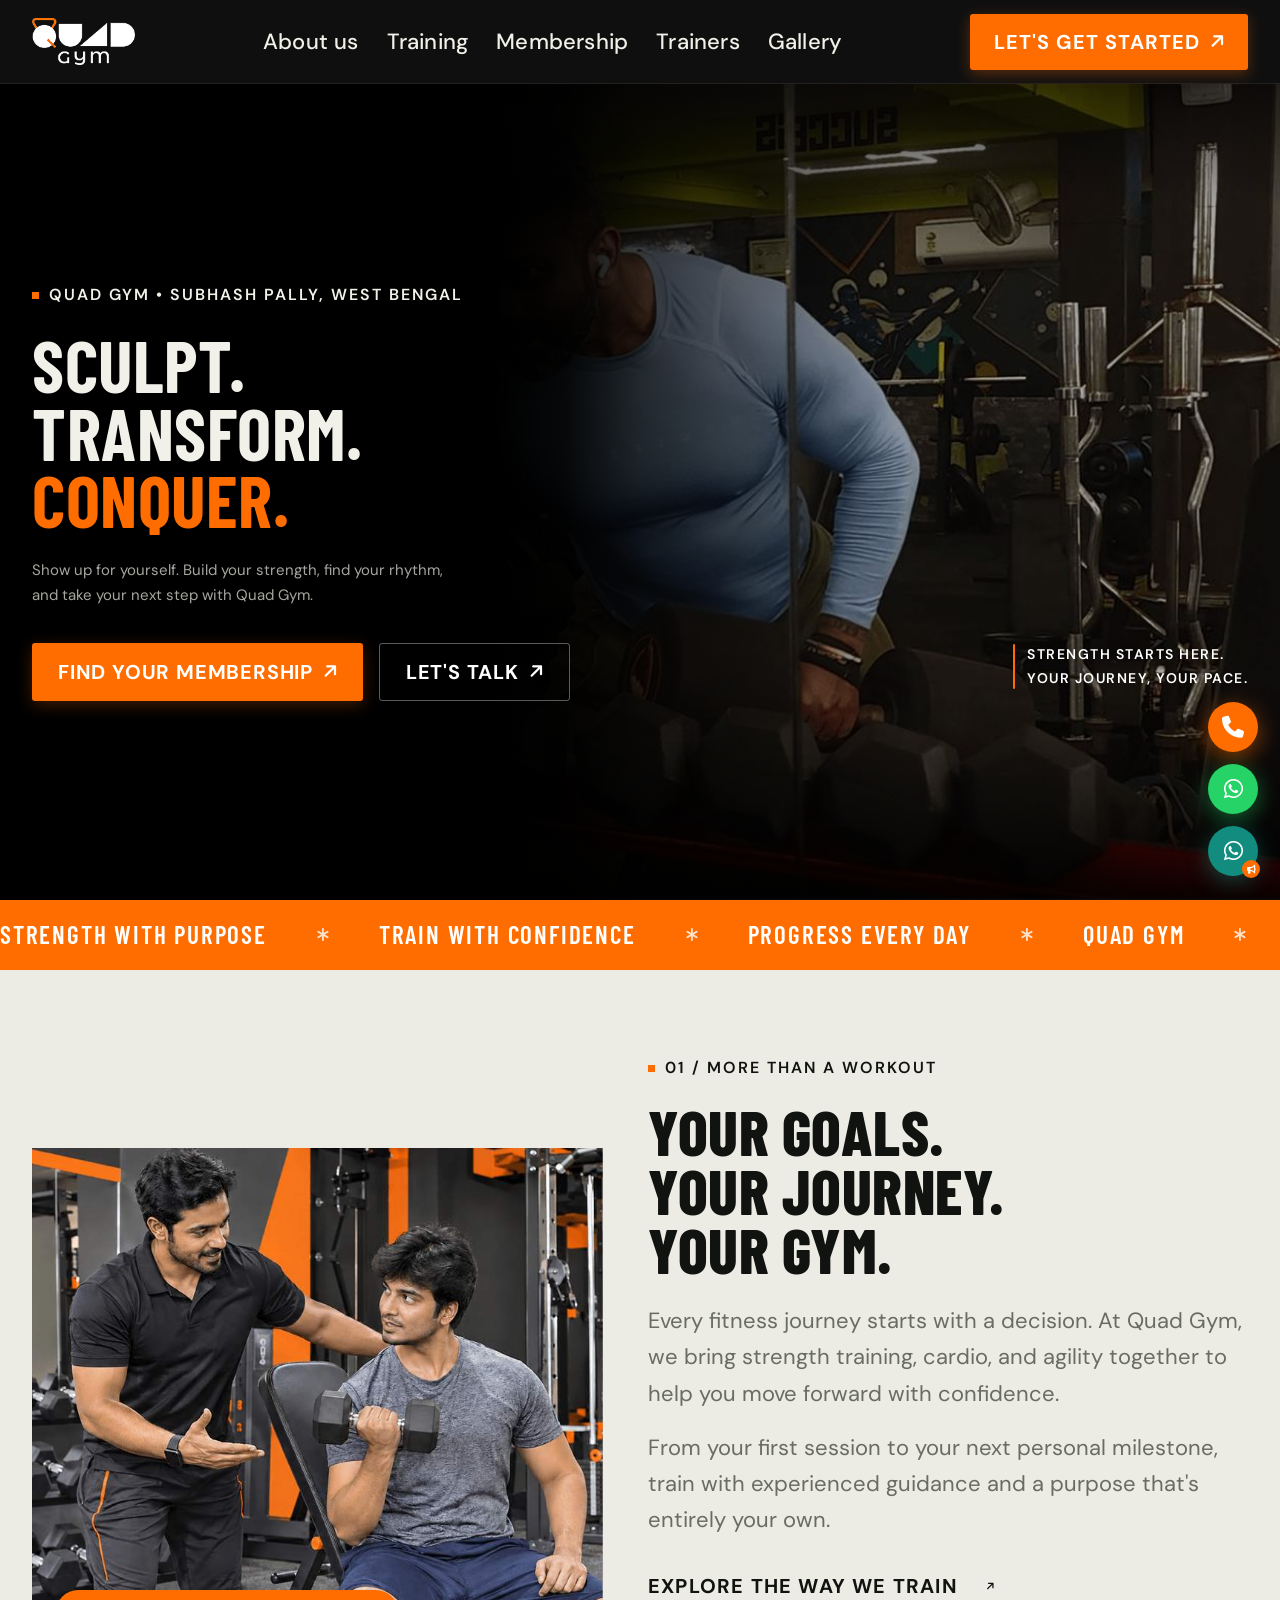
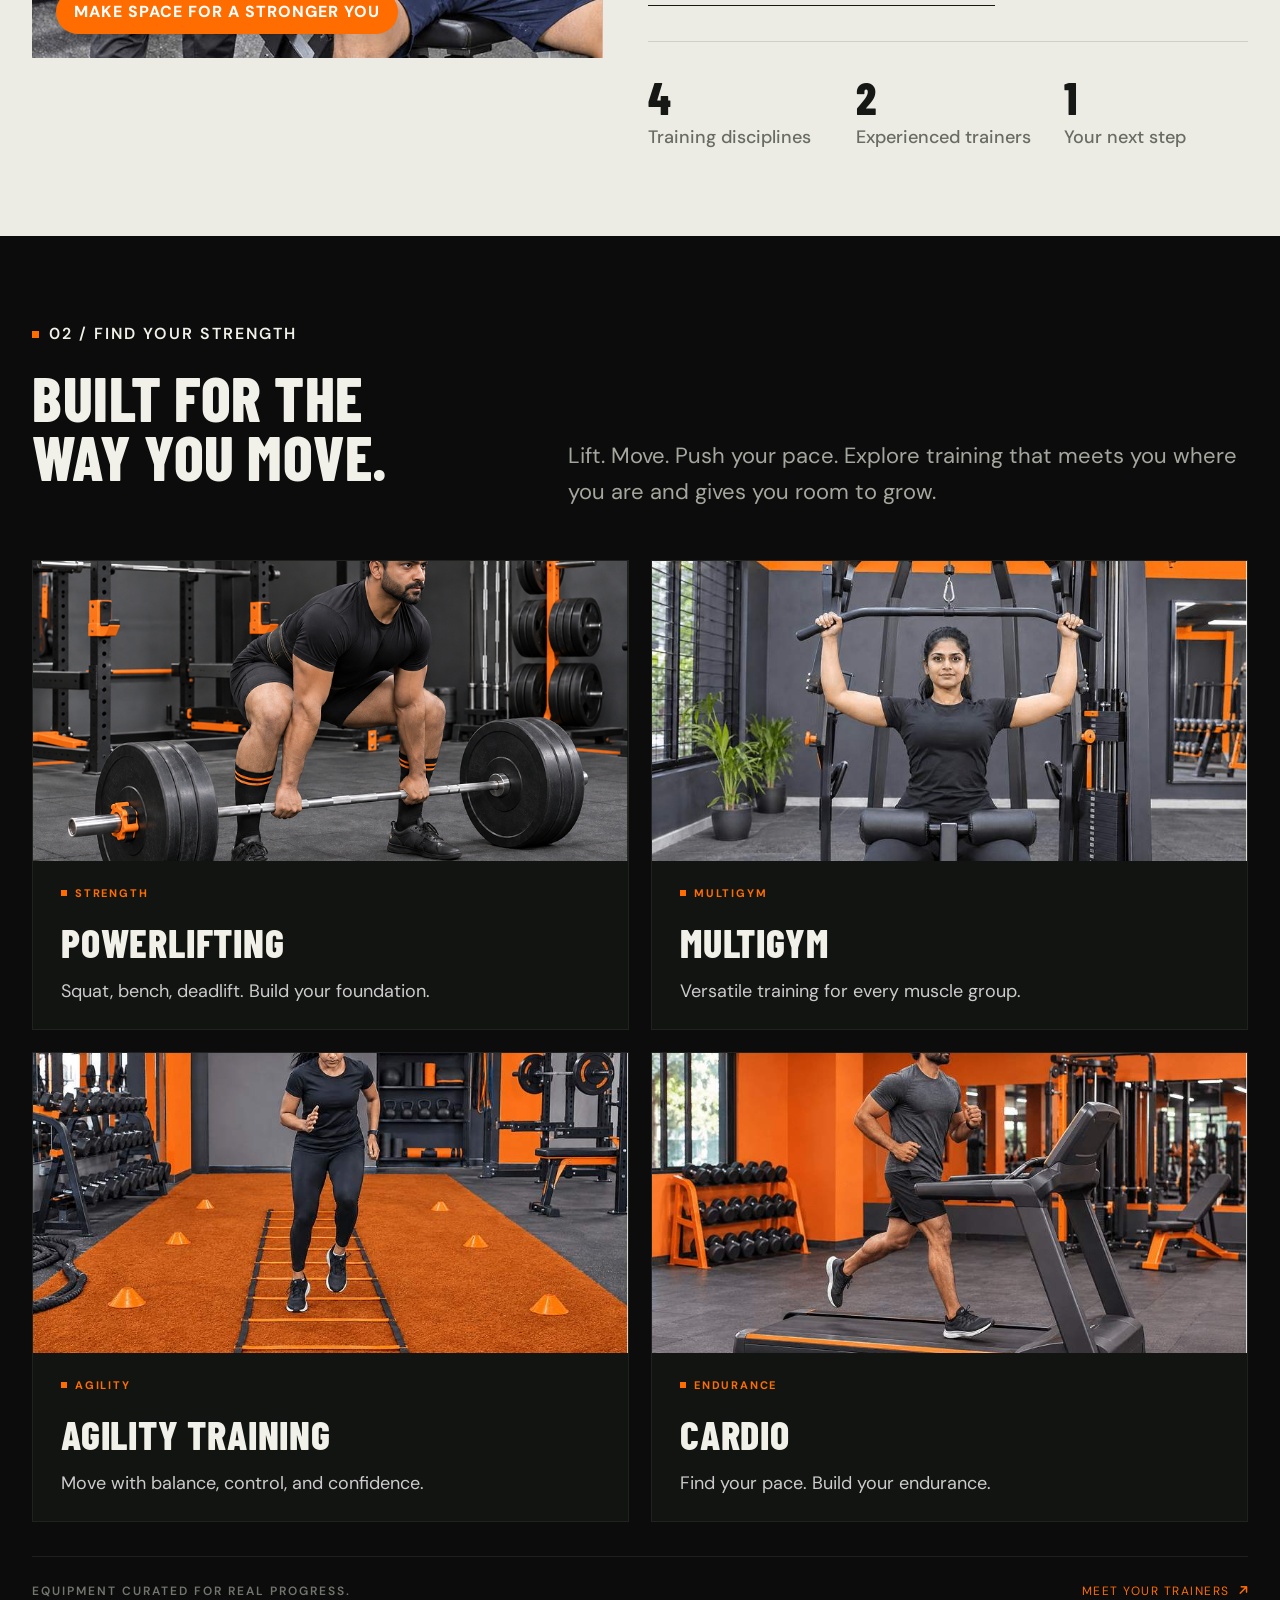
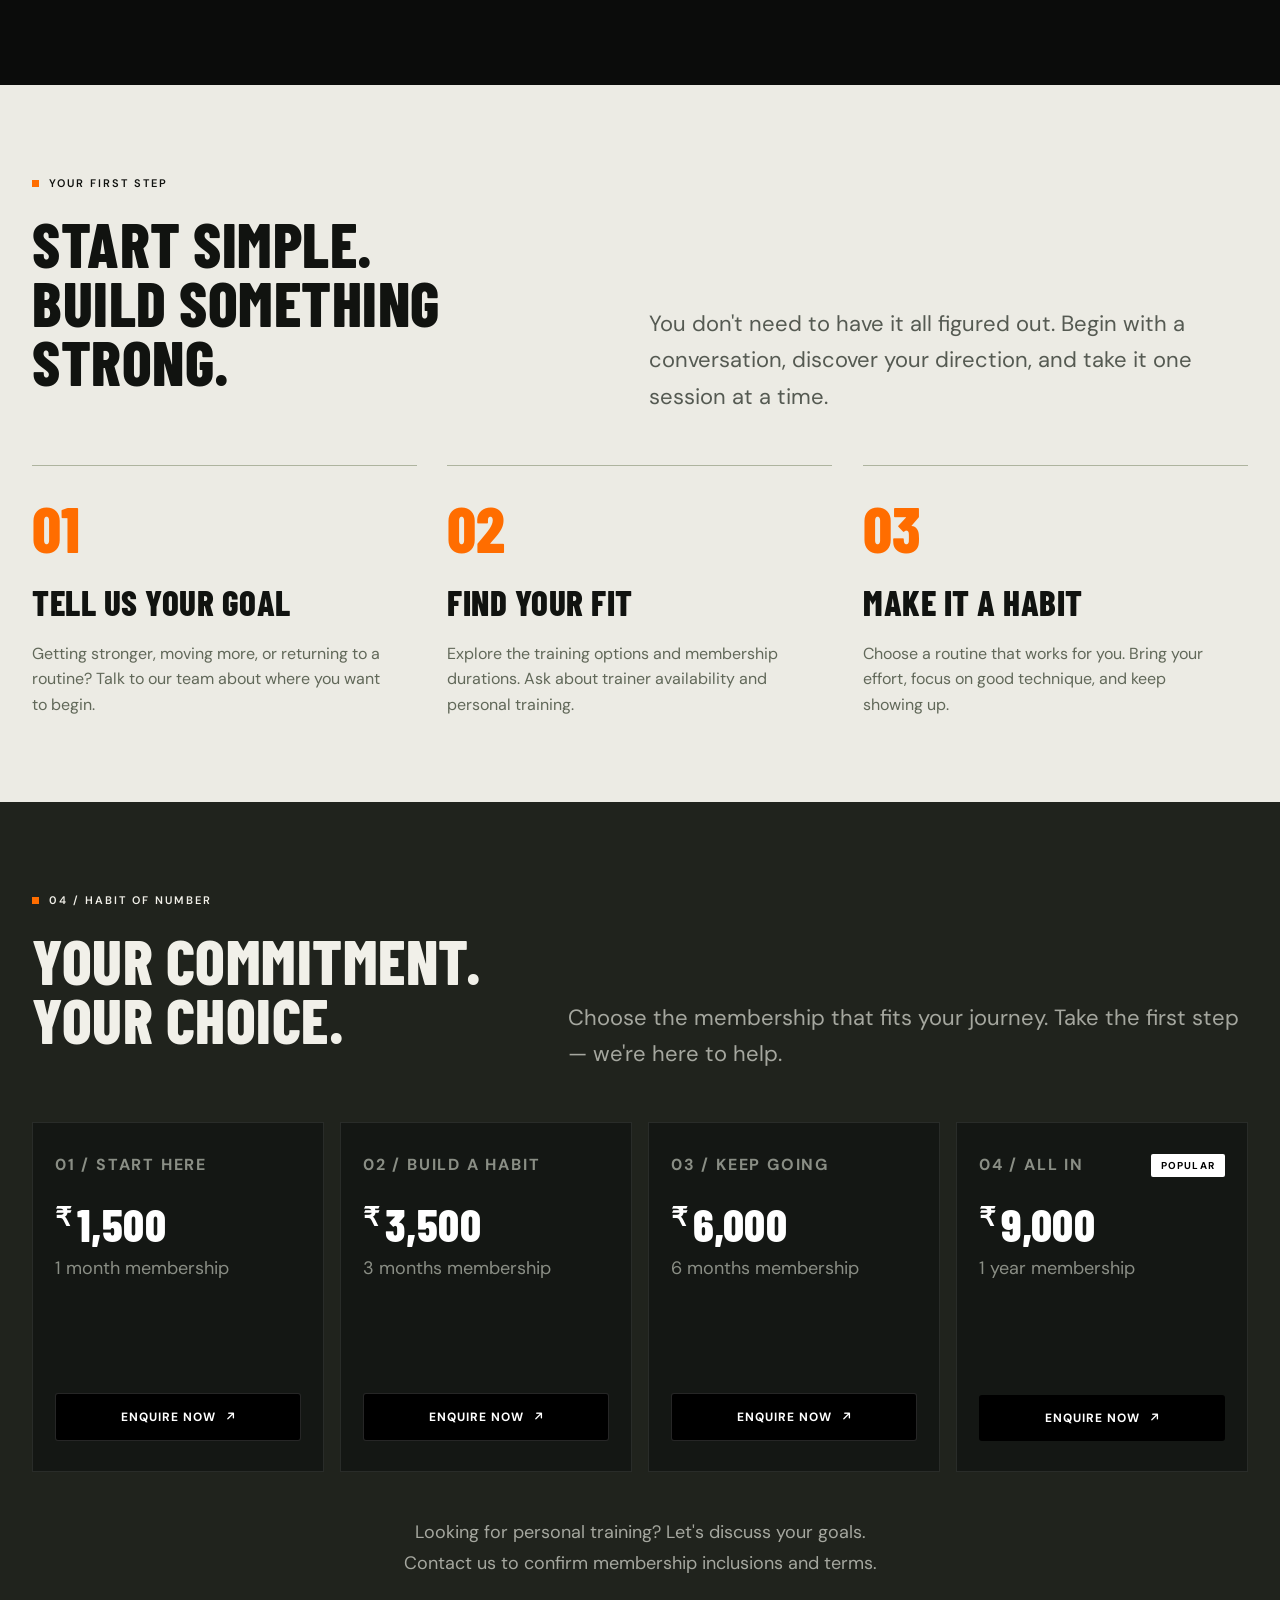
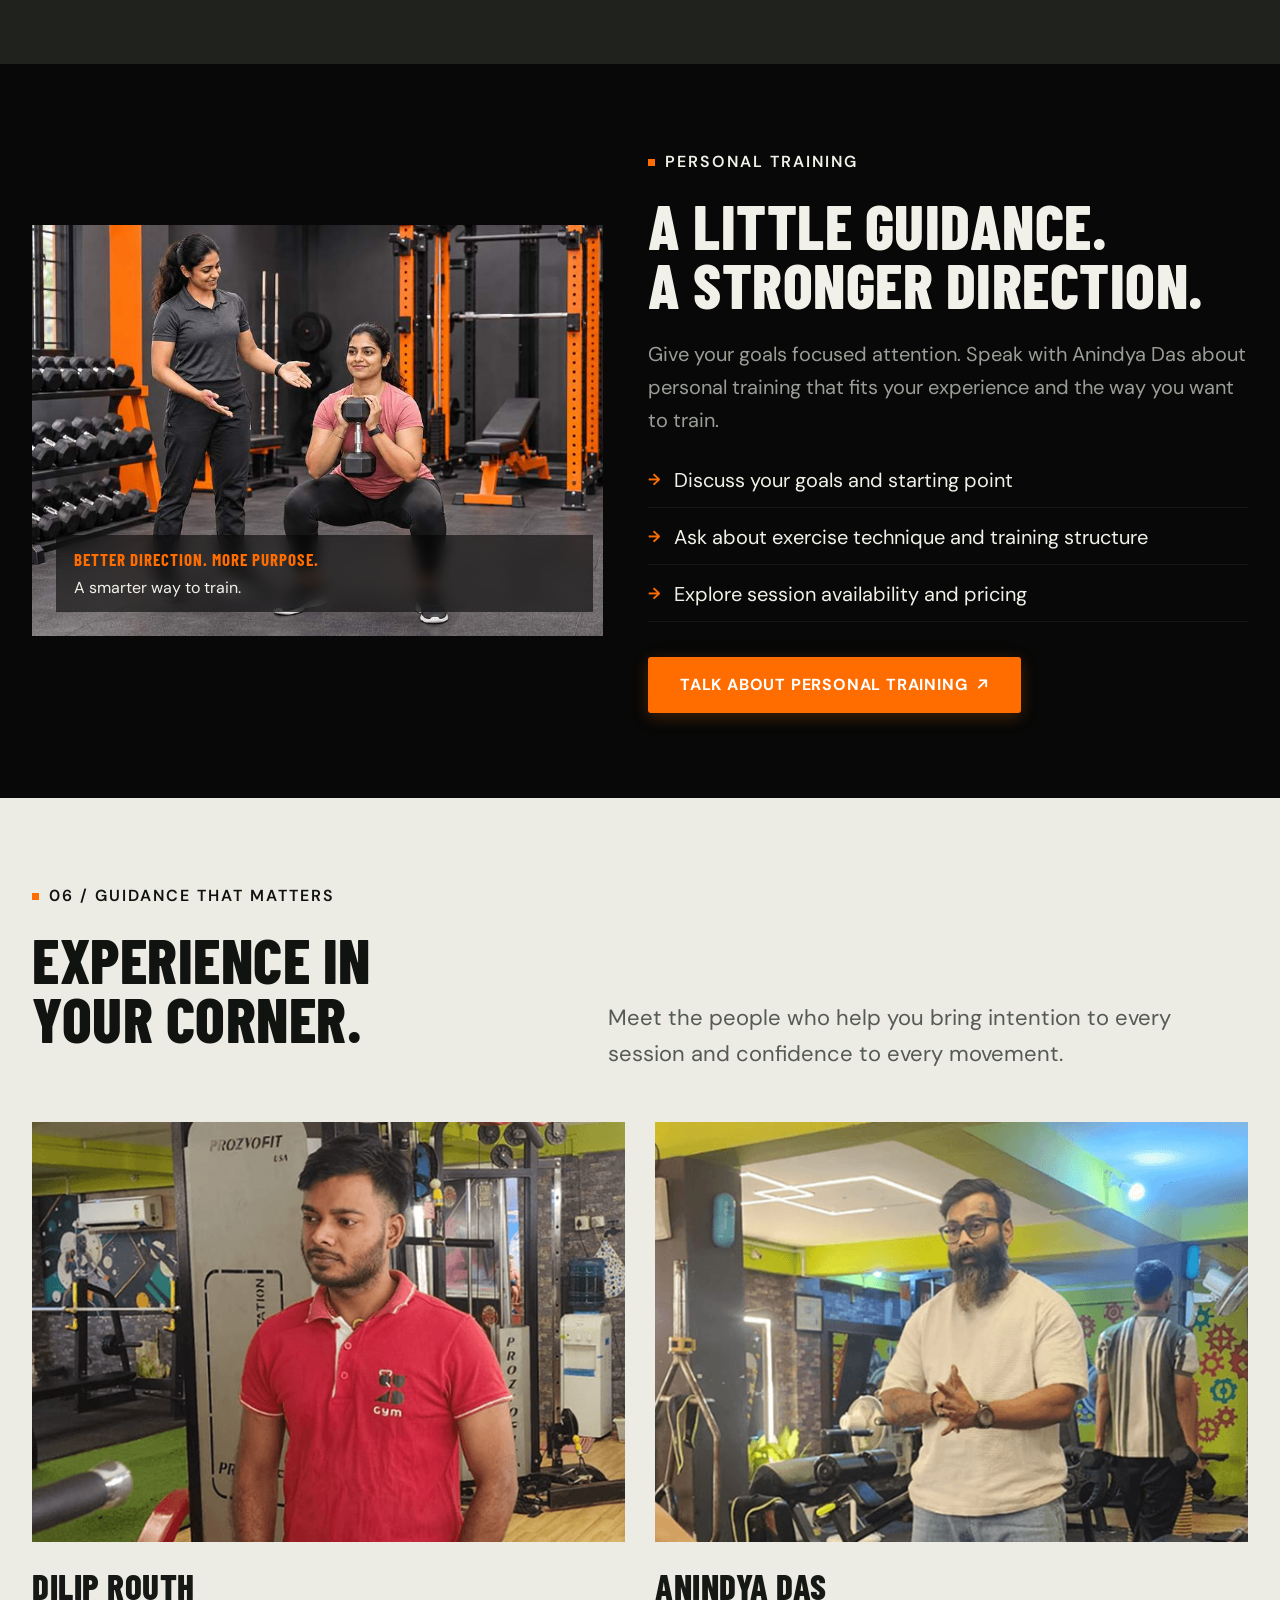
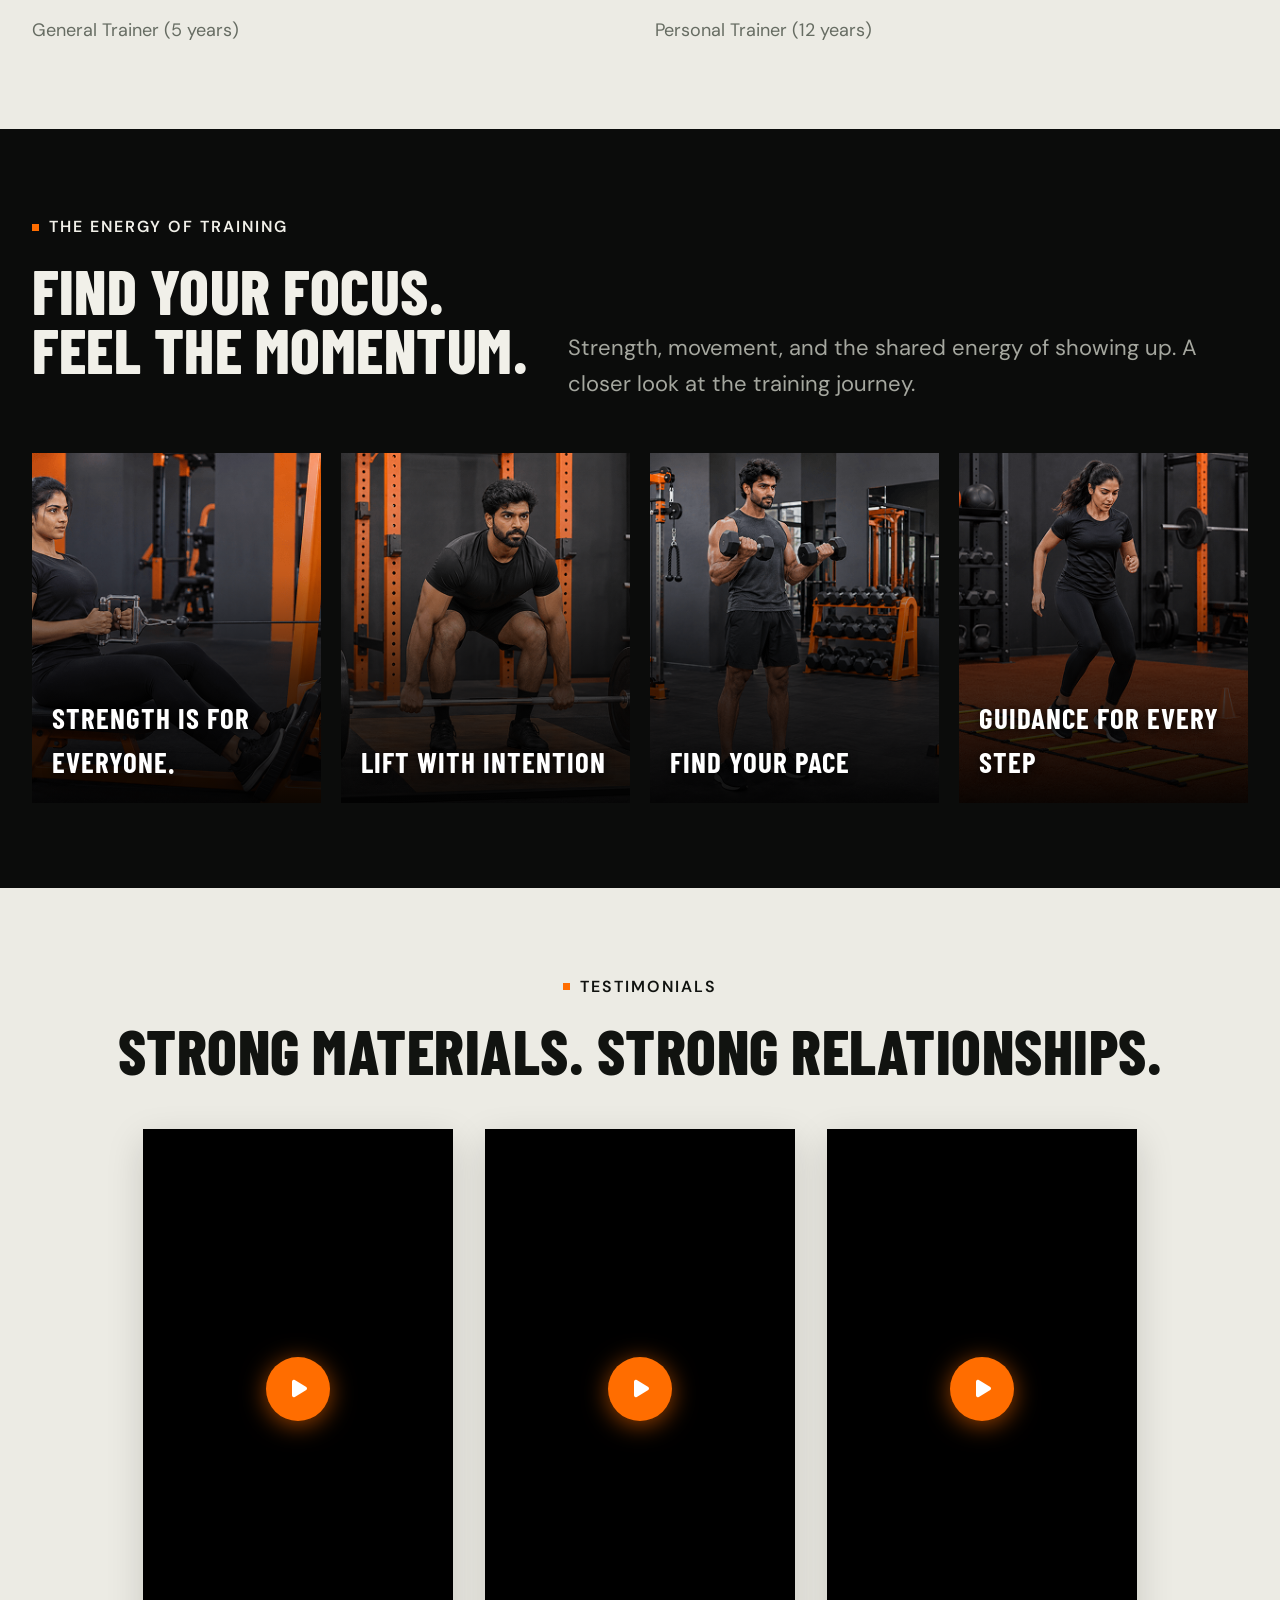
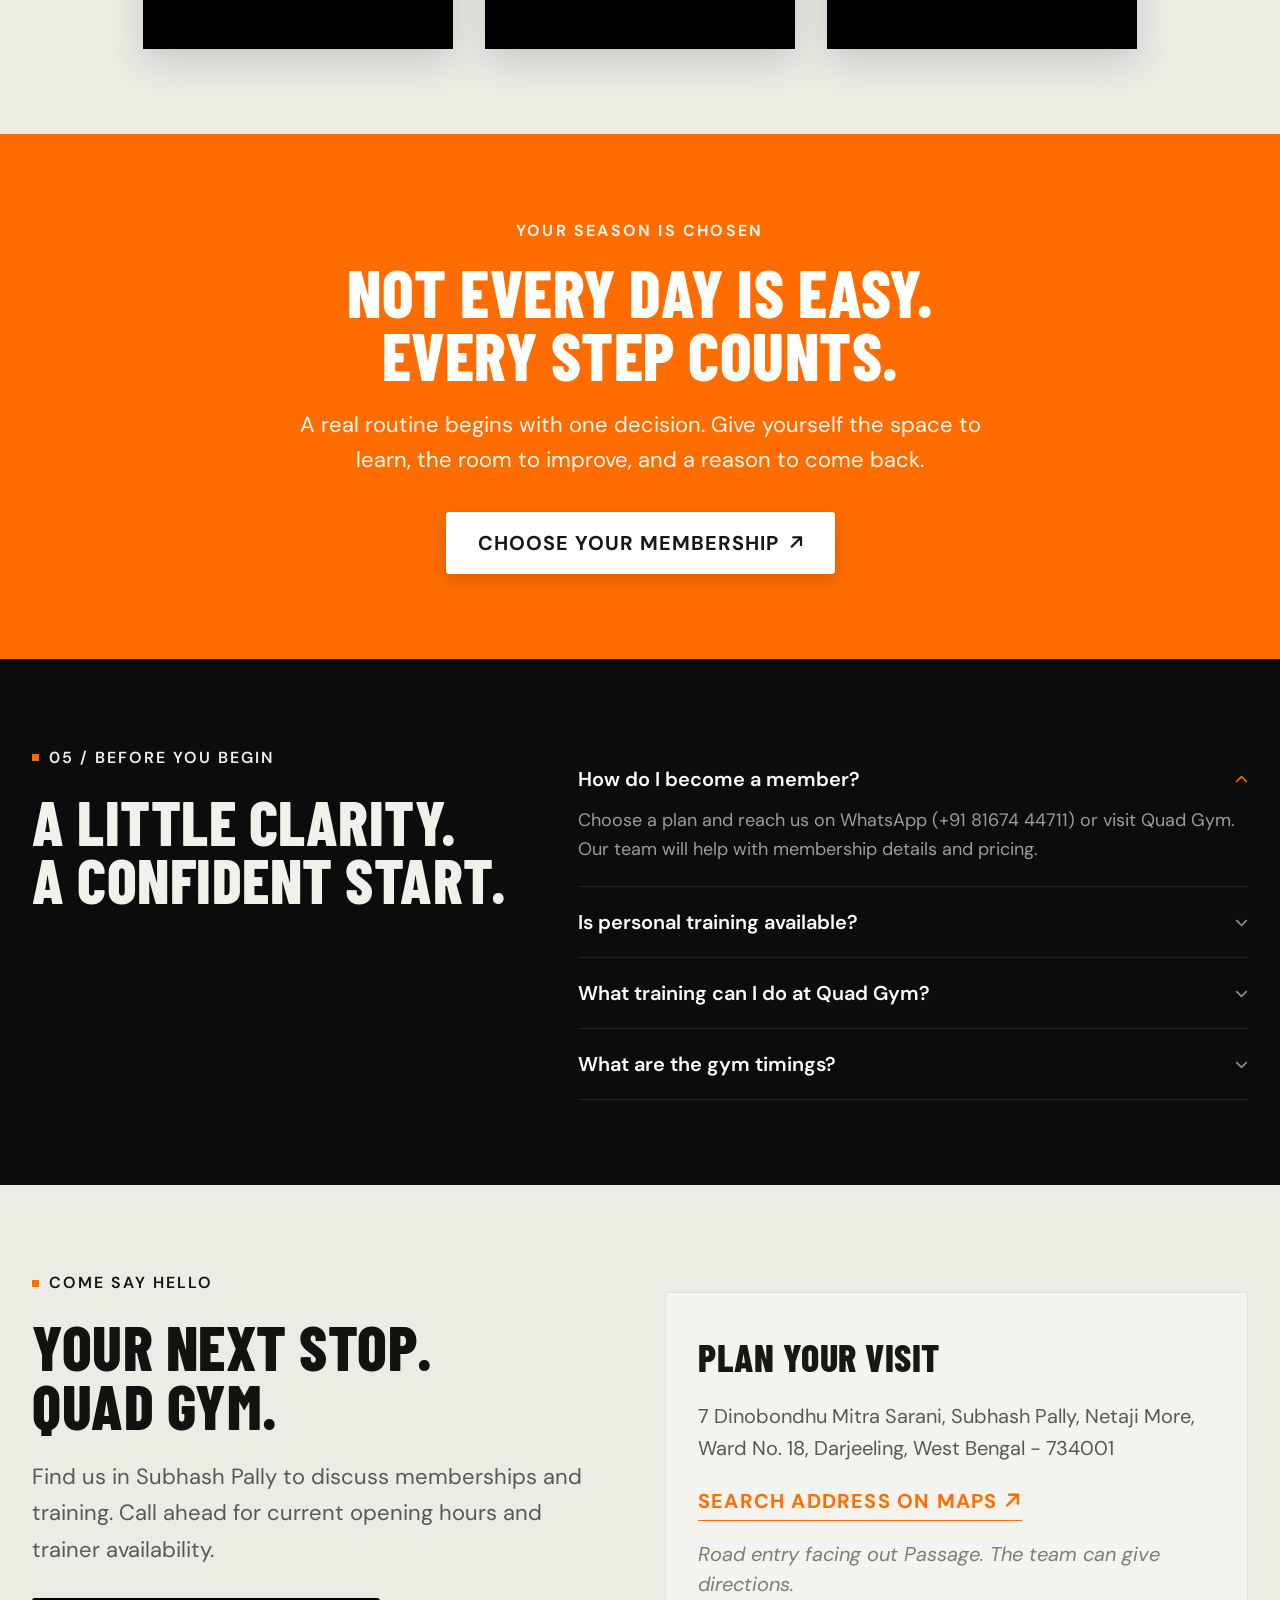
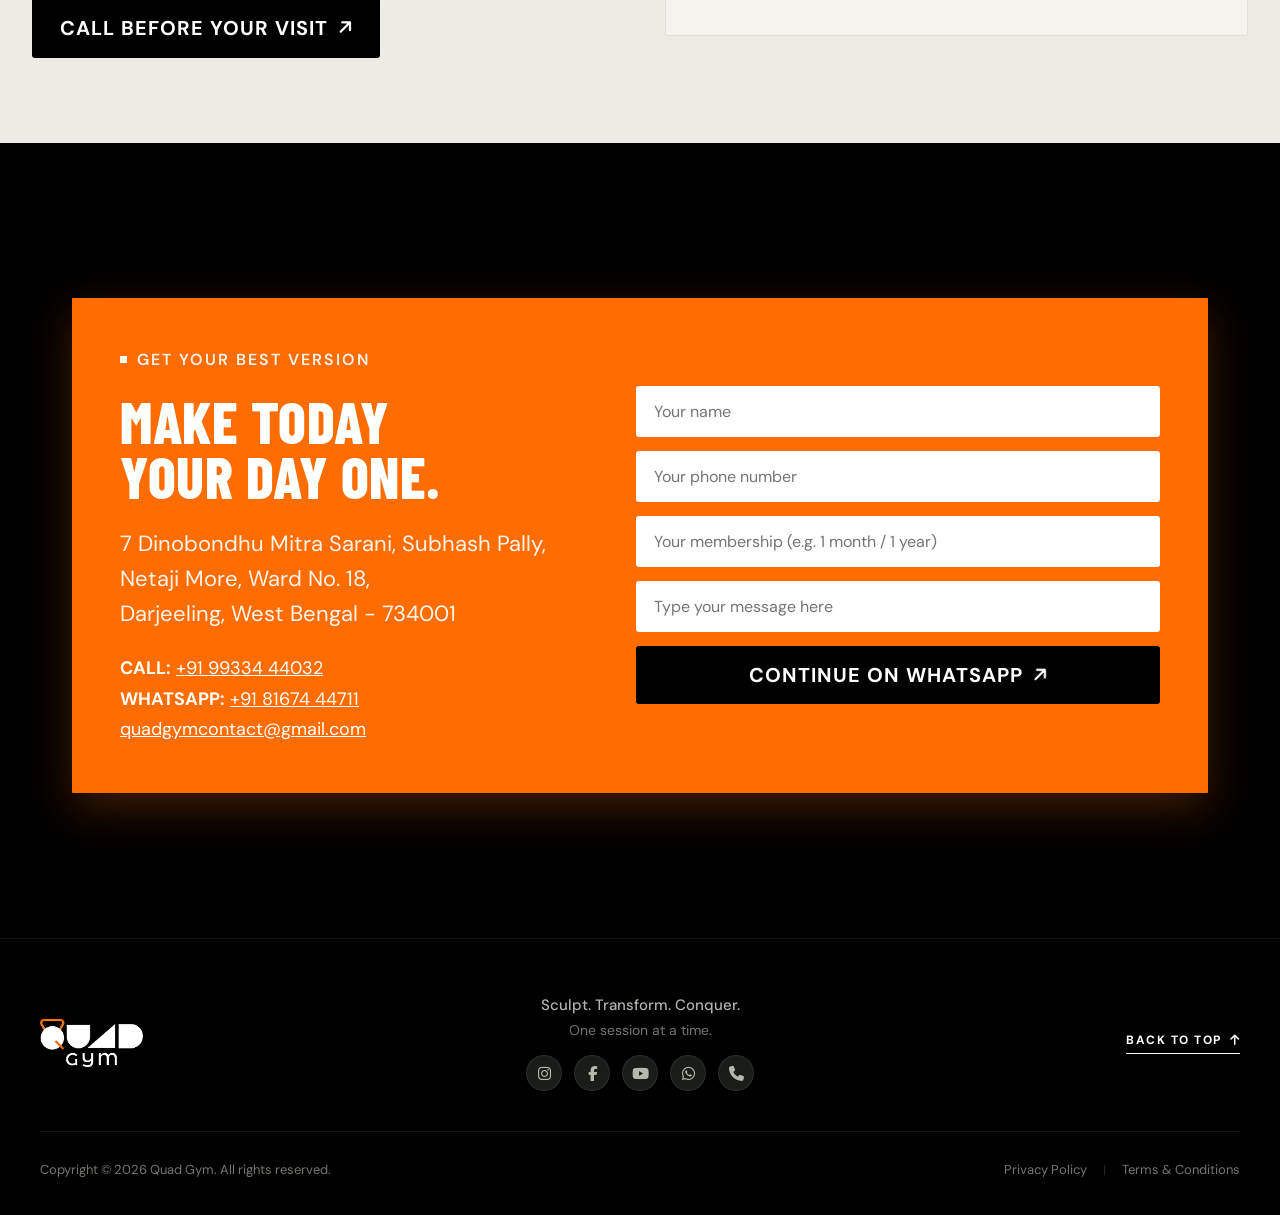
==== commit 54213204: "Final touch done." ====
--- a/index.html
+++ b/index.html
@@ -7,6 +7,7 @@
     <title>Quad Gym - Sculpt. Transform. Conquer.</title>
 
     <!-- Google Fonts -->
+    <link rel="shortcut icon" href="assets/favicon.ico" type="image/x-icon">
     <link rel="preconnect" href="https://fonts.googleapis.com">
     <link rel="preconnect" href="https://fonts.gstatic.com" crossorigin>
     <link
@@ -120,7 +121,6 @@
                     </li>
                 </ul>
             </nav>
-
             <!-- Mobile Action Button -->
             <div class="mobile-menu-cta">
                 <a href="contact-us.html" class="btn btn-mobile-cta">
@@ -132,10 +132,15 @@
             <!-- Mobile Menu Footer Info -->
             <div class="mobile-menu-footer">
                 <div class="mobile-social-links">
-                    <a href="#" aria-label="Instagram"><i class="fa-brands fa-instagram"></i></a>
-                    <a href="#" aria-label="Facebook"><i class="fa-brands fa-facebook-f"></i></a>
-                    <a href="#" aria-label="WhatsApp"><i class="fa-brands fa-whatsapp"></i></a>
-                    <a href="#" aria-label="Phone"><i class="fa-solid fa-phone"></i></a>
+                    <a href="https://www.instagram.com/quadgymfitness?utm_source=qr" target="_blank"
+                        rel="noopener noreferrer" aria-label="Instagram"><i class="fa-brands fa-instagram"></i></a>
+                    <a href="https://www.facebook.com/share/1ECYmg3NDE/?mibextid=wwXIfr" target="_blank"
+                        rel="noopener noreferrer" aria-label="Facebook"><i class="fa-brands fa-facebook-f"></i></a>
+                    <a href="https://youtube.com/@quadgymofficial?si=P0tMxeoU2woq9zfB" target="_blank"
+                        rel="noopener noreferrer" aria-label="YouTube"><i class="fa-brands fa-youtube"></i></a>
+                    <a href="https://wa.me/918167444711" target="_blank" rel="noopener noreferrer"
+                        aria-label="WhatsApp"><i class="fa-brands fa-whatsapp"></i></a>
+                    <a href="tel:+919933444032" aria-label="Call"><i class="fa-solid fa-phone"></i></a>
                 </div>
             </div>
         </div>
@@ -289,7 +294,7 @@
                     <p>From your first session to your next personal milestone, train with experienced guidance and a
                         purpose that's entirely your own.</p>
                 </div>
-                <a href="#training" class="text-link-dark animate__animated animate__fadeInUp">
+                <a href="training.html" class="text-link-dark animate__animated animate__fadeInUp">
                     <span style="padding-right: 20px;">EXPLORE THE WAY WE TRAIN</span>
                     <i class="fa-solid fa-arrow-up fa-rotate-by" style="--fa-rotate-angle: 45deg; font-size: 10px;"></i>
                 </a>
@@ -397,7 +402,7 @@
 
             <div class="training-footer-bar animate__animated animate__fadeInUp">
                 <span class="training-footer-note">EQUIPMENT CURATED FOR REAL PROGRESS.</span>
-                <a href="#facility" class="link-muted-arrow">
+                <a href="trainers.html" class="link-muted-arrow">
                     <span>Meet Your Trainers</span>
                     <i class="fa-solid fa-arrow-up fa-rotate-by" style="--fa-rotate-angle: 45deg;"></i>
                 </a>
@@ -599,7 +604,7 @@
                 </ul>
 
                 <div class="pt-action animate__animated animate__fadeInUp">
-                    <a href="#contact" class="btn btn-primary btn-pt">
+                    <a href="contact-us.html" class="btn btn-primary btn-pt">
                         <span>TALK ABOUT PERSONAL TRAINING</span>
                         <i class="fa-solid fa-arrow-up fa-rotate-by" style="--fa-rotate-angle: 45deg;"></i>
                     </a>
@@ -794,7 +799,7 @@
                 reason to come back.
             </p>
             <div class="cta-banner-action animate__animated animate__fadeInUp">
-                <a href="#membership" class="btn btn-cta-white">
+                <a href="membership.html" class="btn btn-cta-white">
                     <span>CHOOSE YOUR MEMBERSHIP</span>
                     <i class="fa-solid fa-arrow-up fa-rotate-by" style="--fa-rotate-angle: 45deg;"></i>
                 </a>
@@ -825,7 +830,7 @@
                             <i class="fa-solid fa-chevron-down faq-arrow"></i>
                         </button>
                         <div class="faq-answer">
-                            <p>Choose a plan and reach us on WhatsApp (+91 96478 69794) or visit Quad Gym. Our team will
+                            <p>Choose a plan and reach us on WhatsApp (+91 81674 44711) or visit Quad Gym. Our team will
                                 help with membership details and pricing.</p>
                         </div>
                     </div>
@@ -886,7 +891,7 @@
                     Find us in Subhash Pally to discuss memberships and training. Call ahead for current opening hours
                     and trainer availability.
                 </p>
-                <a href="tel:+919749589844" class="btn btn-visit-dark animate__animated animate__fadeInUp">
+                <a href="tel:+919933444032" class="btn btn-visit-dark animate__animated animate__fadeInUp">
                     <span>CALL BEFORE YOUR VISIT</span>
                     <i class="fa-solid fa-arrow-up fa-rotate-by" style="--fa-rotate-angle: 45deg;"></i>
                 </a>
@@ -896,8 +901,8 @@
                 <div class="visit-card">
                     <h3 class="visit-card-title">PLAN YOUR VISIT</h3>
                     <p class="visit-card-address">
-                        7, Deshbandhu Mitra Sarani, Subhash Pally, Near Union Ward No. 18, Darjeeling, West Bengal
-                        734020
+                        7 Dinobondhu Mitra Sarani, Subhash Pally, Netaji More, Ward No. 18, Darjeeling, West Bengal -
+                        734001
                     </p>
                     <a href="https://maps.google.com" target="_blank" rel="noopener noreferrer" class="visit-maps-link">
                         <span>SEARCH ADDRESS ON MAPS</span>
@@ -925,21 +930,21 @@
                         <span>YOUR DAY ONE.</span>
                     </h2>
                     <div class="contact-address-block">
-                        <p>7, Deshbandhu Mitra Sarani, Subhash Pally,</p>
-                        <p>Near Union Ward No. 18, P.O. Siliguri,</p>
-                        <p>Dist: Darjeeling, West Bengal</p>
+                        <p>7 Dinobondhu Mitra Sarani, Subhash Pally,</p>
+                        <p>Netaji More, Ward No. 18,</p>
+                        <p>Darjeeling, West Bengal - 734001</p>
                     </div>
                     <div class="contact-direct-links">
-                        <p><strong>CALL:</strong> <a href="tel:+919749589844">+91 97495 89844</a></p>
-                        <p><strong>WHATSAPP:</strong> <a href="https://wa.me/919647869794" target="_blank">+91 96478
-                                69794</a></p>
-                        <p><a href="mailto:quadfitnessgym@gmail.com">quadfitnessgym@gmail.com</a></p>
+                        <p><strong>CALL:</strong> <a href="tel:+919933444032">+91 99334 44032</a></p>
+                        <p><strong>WHATSAPP:</strong> <a href="https://wa.me/918167444711" target="_blank">+91 81674
+                                44711</a></p>
+                        <p><a href="mailto:quadgymcontact@gmail.com">quadgymcontact@gmail.com</a></p>
                     </div>
                 </div>
 
                 <div class="contact-banner-right animate__animated animate__fadeInUp">
                     <form class="whatsapp-lead-form" id="whatsapp-lead-form"
-                        onsubmit="event.preventDefault(); window.open('https://wa.me/919647869794?text=' + encodeURIComponent('Hi Quad Gym, I would like to enquire about membership and training!'), '_blank');">
+                        onsubmit="event.preventDefault(); window.open('https://wa.me/918167444711?text=' + encodeURIComponent('Hi Quad Gym, I would like to enquire about membership and training!'), '_blank');">
                         <div class="form-group">
                             <label for="lead-name" class="visually-hidden">Your name</label>
                             <input type="text" id="lead-name" name="name" placeholder="Your name" required
@@ -985,6 +990,17 @@
                 <div class="footer-motto-col">
                     <p class="footer-motto-main">Sculpt. Transform. Conquer.</p>
                     <p class="footer-motto-sub">One session at a time.</p>
+                    <div class="footer-social-links">
+                        <a href="https://www.instagram.com/quadgymfitness?utm_source=qr" target="_blank"
+                            rel="noopener noreferrer" aria-label="Instagram"><i class="fa-brands fa-instagram"></i></a>
+                        <a href="https://www.facebook.com/share/1ECYmg3NDE/?mibextid=wwXIfr" target="_blank"
+                            rel="noopener noreferrer" aria-label="Facebook"><i class="fa-brands fa-facebook-f"></i></a>
+                        <a href="https://youtube.com/@quadgymofficial?si=P0tMxeoU2woq9zfB" target="_blank"
+                            rel="noopener noreferrer" aria-label="YouTube"><i class="fa-brands fa-youtube"></i></a>
+                        <a href="https://wa.me/918167444711" target="_blank" rel="noopener noreferrer"
+                            aria-label="WhatsApp"><i class="fa-brands fa-whatsapp"></i></a>
+                        <a href="tel:+919933444032" aria-label="Call"><i class="fa-solid fa-phone"></i></a>
+                    </div>
                 </div>
                 <div class="footer-top-link-col">
                     <a href="#hero" class="back-to-top-link">
@@ -1027,6 +1043,29 @@
     </div>
 
     <!-- Main JavaScript File -->
+    <!-- ================= FLOATING QUICK CONTACT STACK ================= -->
+    <div class="floating-contact-stack" aria-label="Quick Contact">
+        <!-- 1. Above: Call Number Icon Link -->
+        <a href="tel:+919933444032" class="floating-btn floating-call-btn" aria-label="Call Quad Gym">
+            <i class="fa-solid fa-phone"></i>
+            <span class="floating-tooltip">Call: +91 99334 44032</span>
+        </a>
+
+        <!-- 2. Middle: WhatsApp for Number Link -->
+        <a href="https://wa.me/918167444711" target="_blank" rel="noopener noreferrer"
+            class="floating-btn floating-wa-btn" aria-label="WhatsApp Quad Gym">
+            <i class="fa-brands fa-whatsapp"></i>
+            <span class="floating-tooltip">WhatsApp: +91 81674 44711</span>
+        </a>
+
+        <!-- 3. Below: WhatsApp Channel Link Icon -->
+        <a href="https://whatsapp.com/channel/0029VaQuadGym" target="_blank" rel="noopener noreferrer"
+            class="floating-btn floating-channel-btn" aria-label="WhatsApp Channel Group">
+            <i class="fa-brands fa-whatsapp"></i>
+            <span class="floating-channel-badge"><i class="fa-solid fa-bullhorn"></i></span>
+            <span class="floating-tooltip">WhatsApp Channel</span>
+        </a>
+    </div>
     <script src="script/script.js"></script>
 </body>
 
--- a/style/style.css
+++ b/style/style.css
@@ -3168,4 +3168,141 @@
 /* Ensure smooth hardware acceleration for animated elements */
 .animate__animated {
     will-change: transform, opacity;
+}
+
+/* ==========================================================================
+   FLOATING CONTACT STACK (CALL, WHATSAPP, WHATSAPP CHANNEL)
+   ========================================================================== */
+.floating-contact-stack {
+    position: fixed;
+    right: 22px;
+    bottom: 24px;
+    z-index: 1500;
+    display: flex;
+    flex-direction: column;
+    align-items: center;
+    gap: 12px;
+}
+
+.floating-btn {
+    position: relative;
+    width: 50px;
+    height: 50px;
+    border-radius: 50%;
+    display: flex;
+    align-items: center;
+    justify-content: center;
+    font-size: 22px;
+    color: #FFFFFF;
+    text-decoration: none;
+    box-shadow: 0 6px 20px rgba(0, 0, 0, 0.45);
+    transition: transform 0.3s cubic-bezier(0.16, 1, 0.3, 1), box-shadow 0.3s ease, background-color 0.3s ease;
+}
+
+.floating-btn:hover {
+    transform: translateY(-4px) scale(1.08);
+}
+
+/* 1. Above: Call Number Icon */
+.floating-call-btn {
+    background: var(--primary-color);
+    box-shadow: 0 6px 22px rgba(255, 109, 0, 0.5);
+}
+
+.floating-call-btn:hover {
+    background: var(--primary-hover);
+    box-shadow: 0 8px 26px rgba(255, 109, 0, 0.7);
+}
+
+/* 2. Middle: WhatsApp Number Link */
+.floating-wa-btn {
+    background: #25D366;
+    box-shadow: 0 6px 22px rgba(37, 211, 102, 0.45);
+}
+
+.floating-wa-btn:hover {
+    background: #20BA5A;
+    box-shadow: 0 8px 26px rgba(37, 211, 102, 0.65);
+}
+
+/* 3. Below: WhatsApp Channel Link */
+.floating-channel-btn {
+    background: #128C7E;
+    box-shadow: 0 6px 22px rgba(18, 140, 126, 0.45);
+}
+
+.floating-channel-btn:hover {
+    background: #0E7064;
+    box-shadow: 0 8px 26px rgba(18, 140, 126, 0.65);
+}
+
+.floating-channel-badge {
+    position: absolute;
+    bottom: -2px;
+    right: -2px;
+    width: 18px;
+    height: 18px;
+    background: var(--primary-color);
+    border-radius: 50%;
+    display: flex;
+    align-items: center;
+    justify-content: center;
+    font-size: 9px;
+    color: #FFFFFF;
+}
+
+/* Floating Tooltip (Desktop) */
+.floating-tooltip {
+    position: absolute;
+    right: 60px;
+    background: rgba(18, 20, 18, 0.95);
+    color: #FFFFFF;
+    font-family: var(--font-body);
+    font-size: 12px;
+    font-weight: 600;
+    white-space: nowrap;
+    padding: 6px 12px;
+    border-radius: 6px;
+    border: 1px solid rgba(255, 255, 255, 0.12);
+    box-shadow: 0 6px 20px rgba(0, 0, 0, 0.6);
+    pointer-events: none;
+    opacity: 0;
+    transform: translateX(10px);
+    transition: opacity 0.25s ease, transform 0.25s ease;
+}
+
+.floating-btn:hover .floating-tooltip {
+    opacity: 1;
+    transform: translateX(0);
+}
+
+/* Footer Social Links */
+.footer-social-links {
+    display: flex;
+    align-items: center;
+    justify-content: center;
+    gap: 12px;
+    margin-top: 14px;
+}
+
+.footer-social-links a {
+    width: 36px;
+    height: 36px;
+    border-radius: 50%;
+    background: #1A1C19;
+    border: 1px solid rgba(255, 255, 255, 0.08);
+    display: flex;
+    align-items: center;
+    justify-content: center;
+    color: #B4B8AD;
+    font-size: 15px;
+    transition: var(--transition);
+}
+
+.footer-social-links a:hover {
+    background: var(--primary-color);
+    color: #FFFFFF;
+    border-color: var(--primary-color);
+    transform: translateY(-2px);
+    box-shadow: 0 4px 14px rgba(255, 109, 0, 0.4);
 }
--- a/style/responsive.css
+++ b/style/responsive.css
@@ -1372,6 +1372,23 @@
         padding: 22px 22px;
     }
 
+    /* Floating Contact Stack Mobile */
+    .floating-contact-stack {
+        right: 14px;
+        bottom: 16px;
+        gap: 10px;
+    }
+
+    .floating-btn {
+        width: 44px;
+        height: 44px;
+        font-size: 19px;
+    }
+
+    .floating-tooltip {
+        display: none;
+    }
+
     @media (max-width: 380px) {
         .logo-box img {
             height: 32px;
